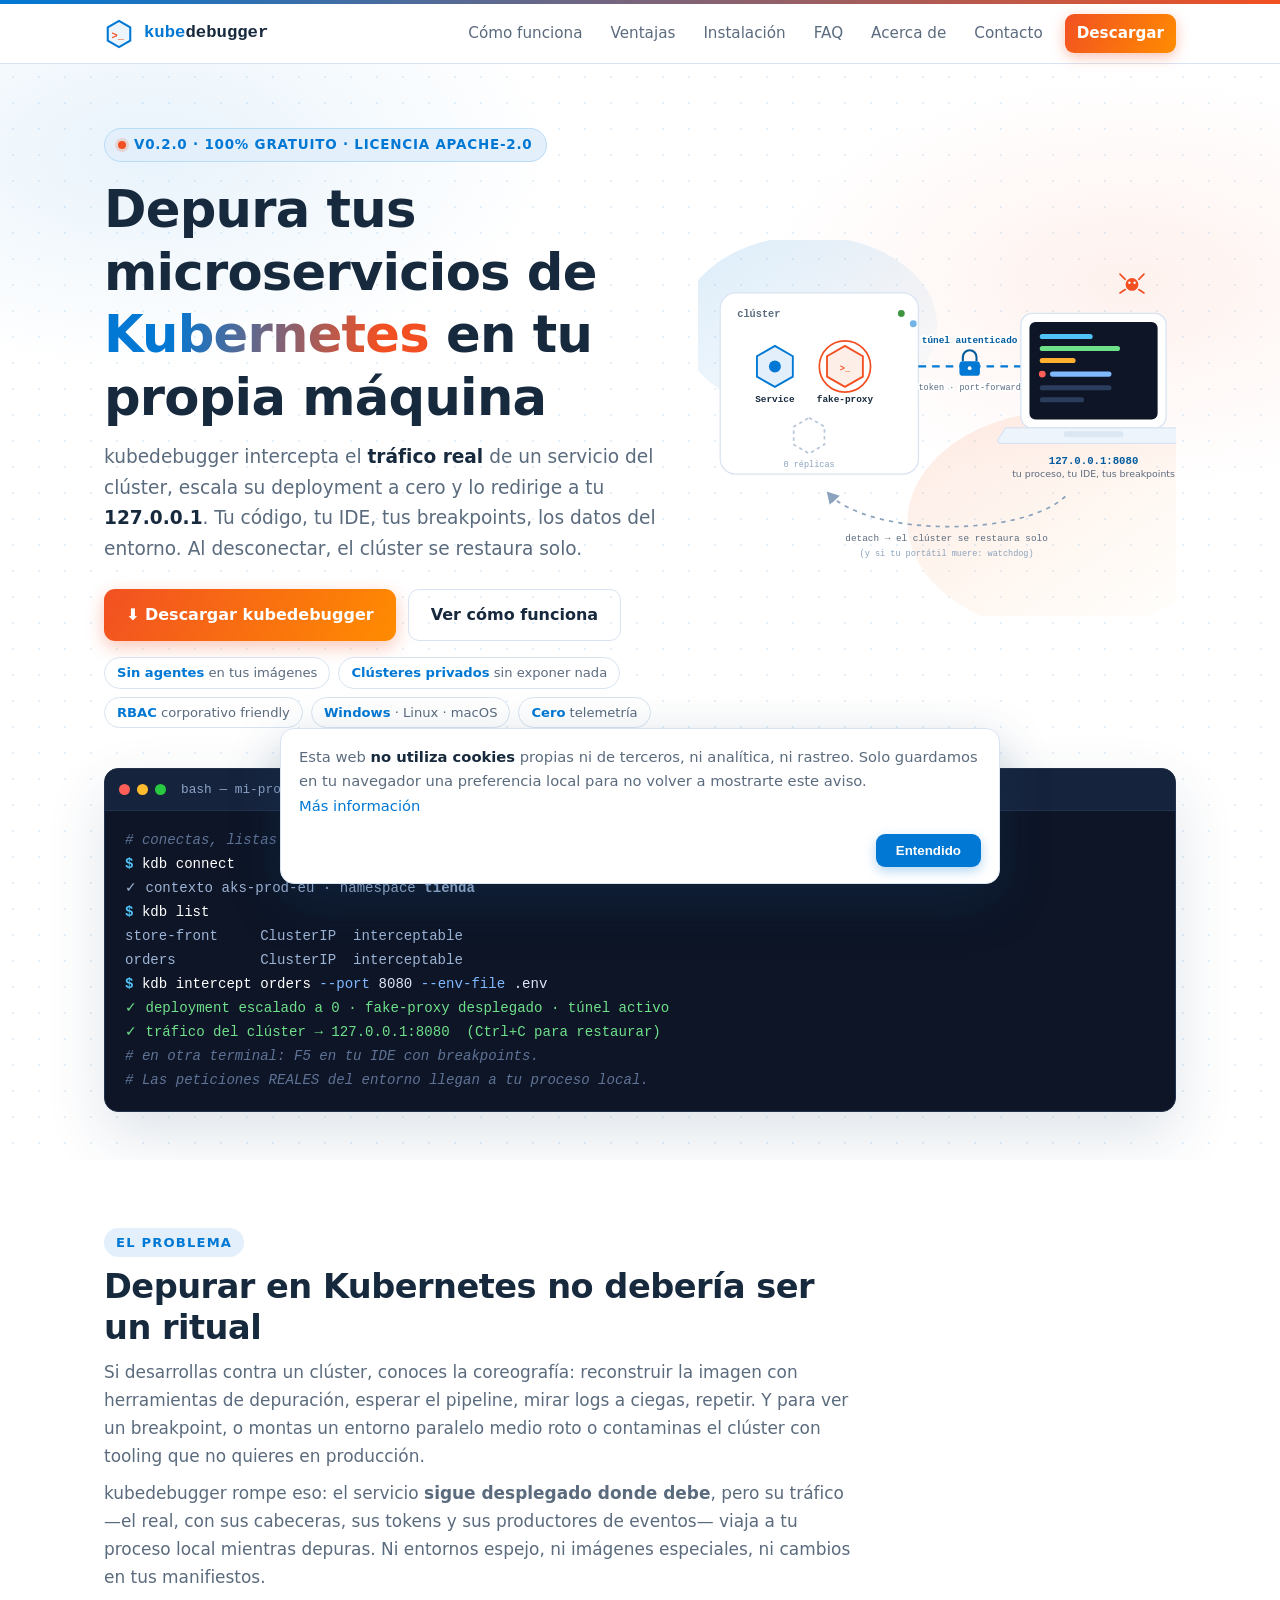
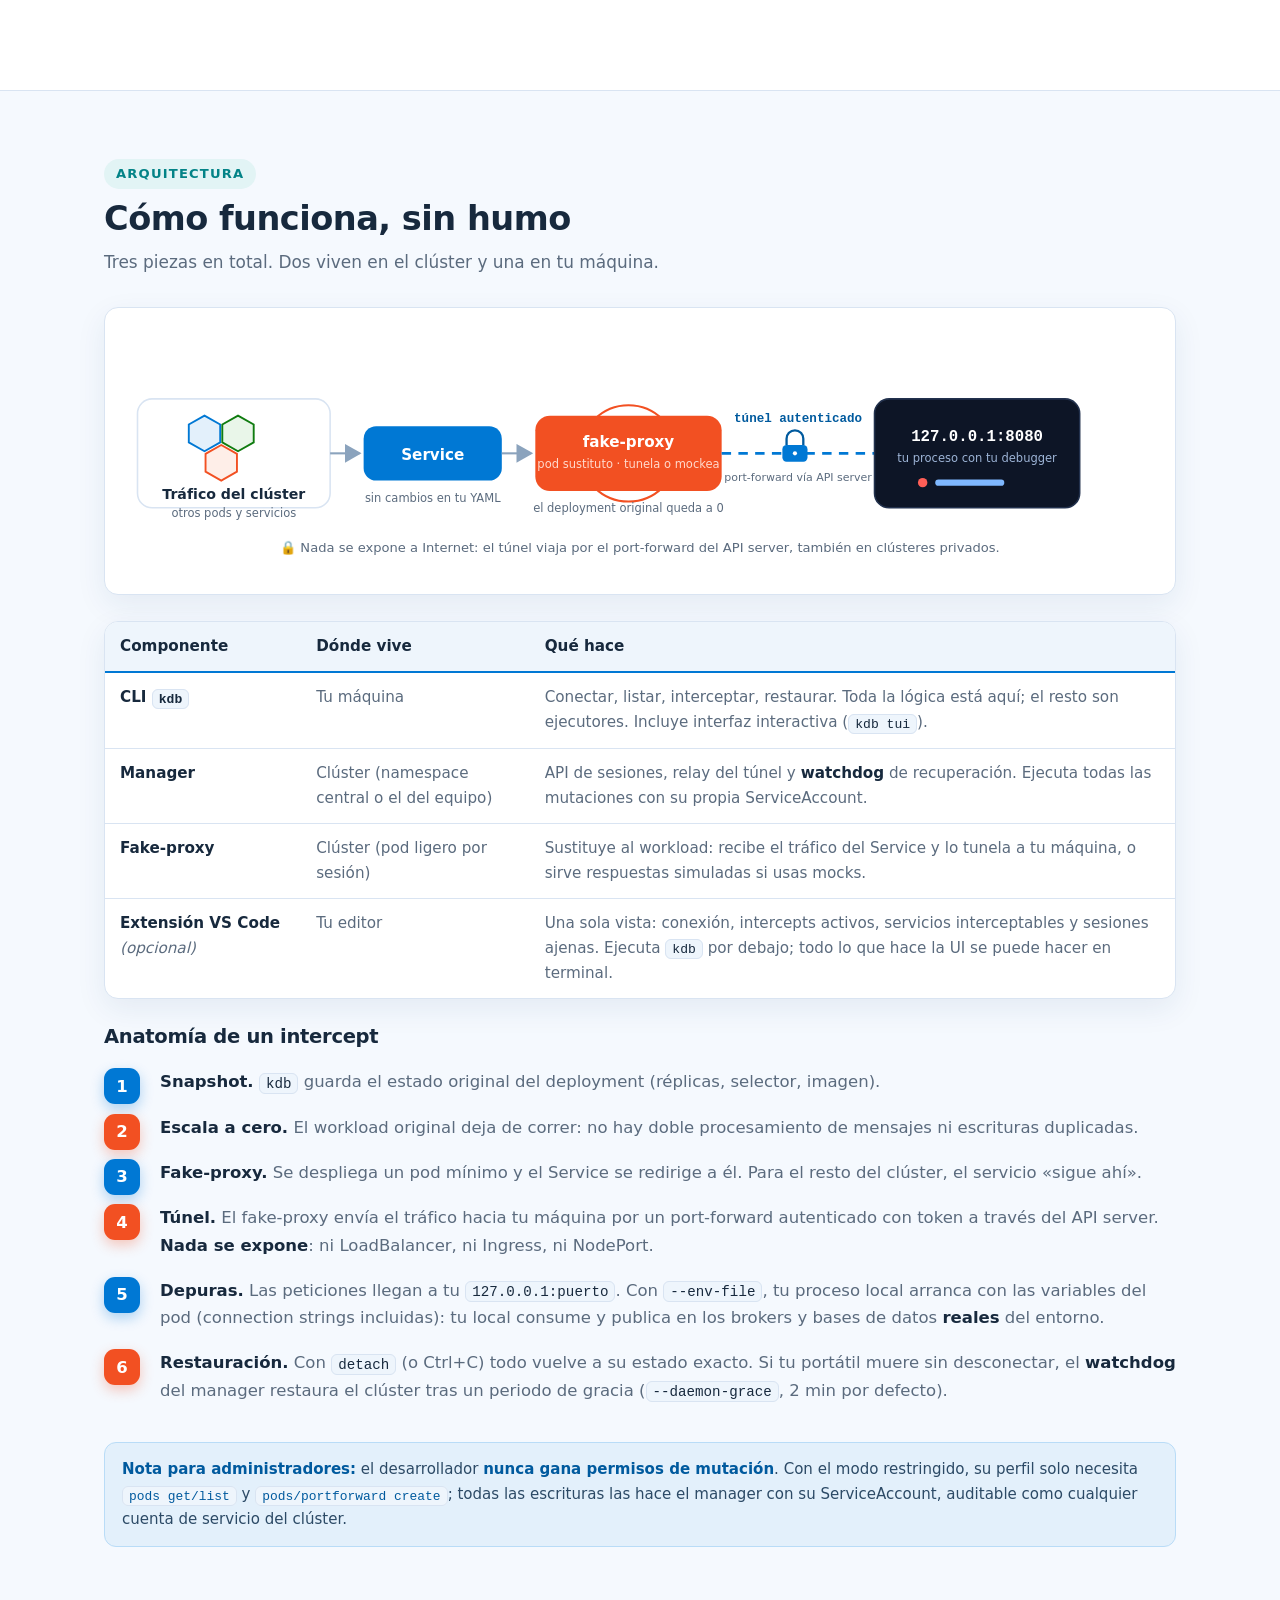
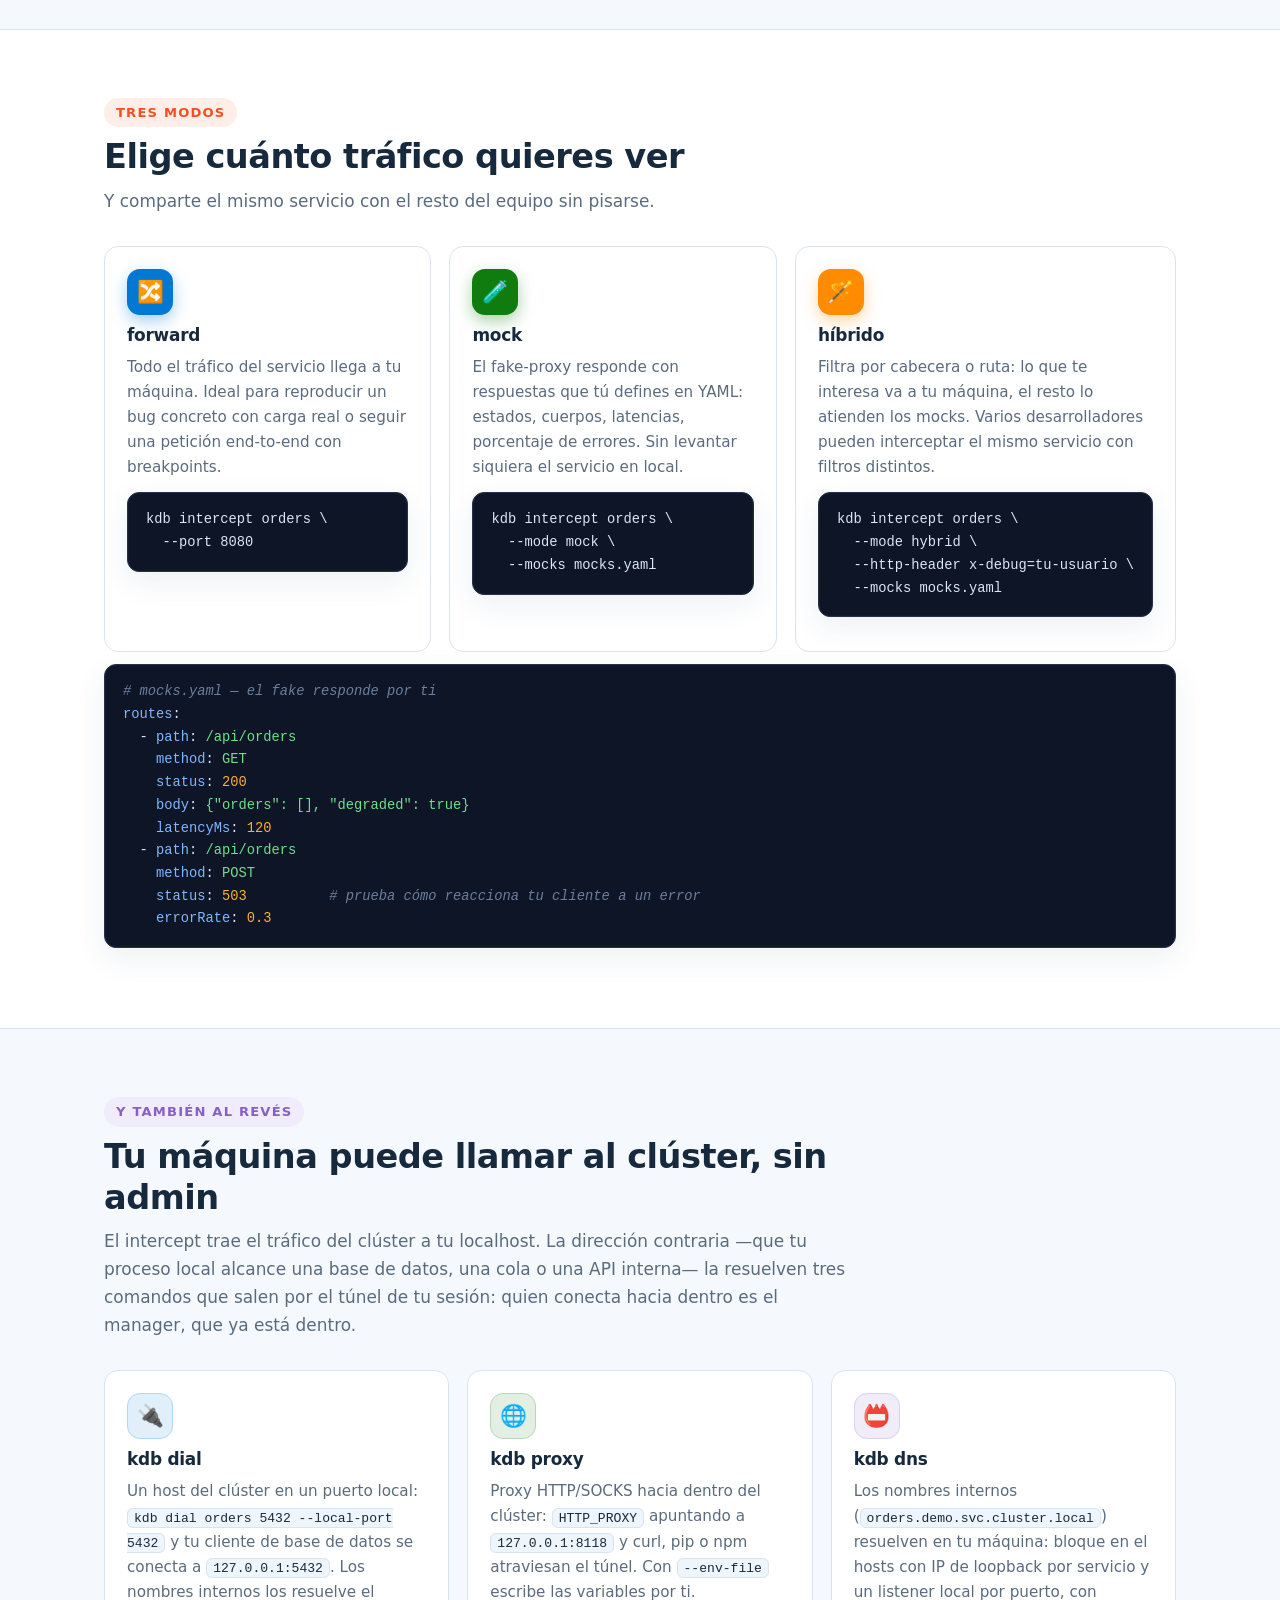
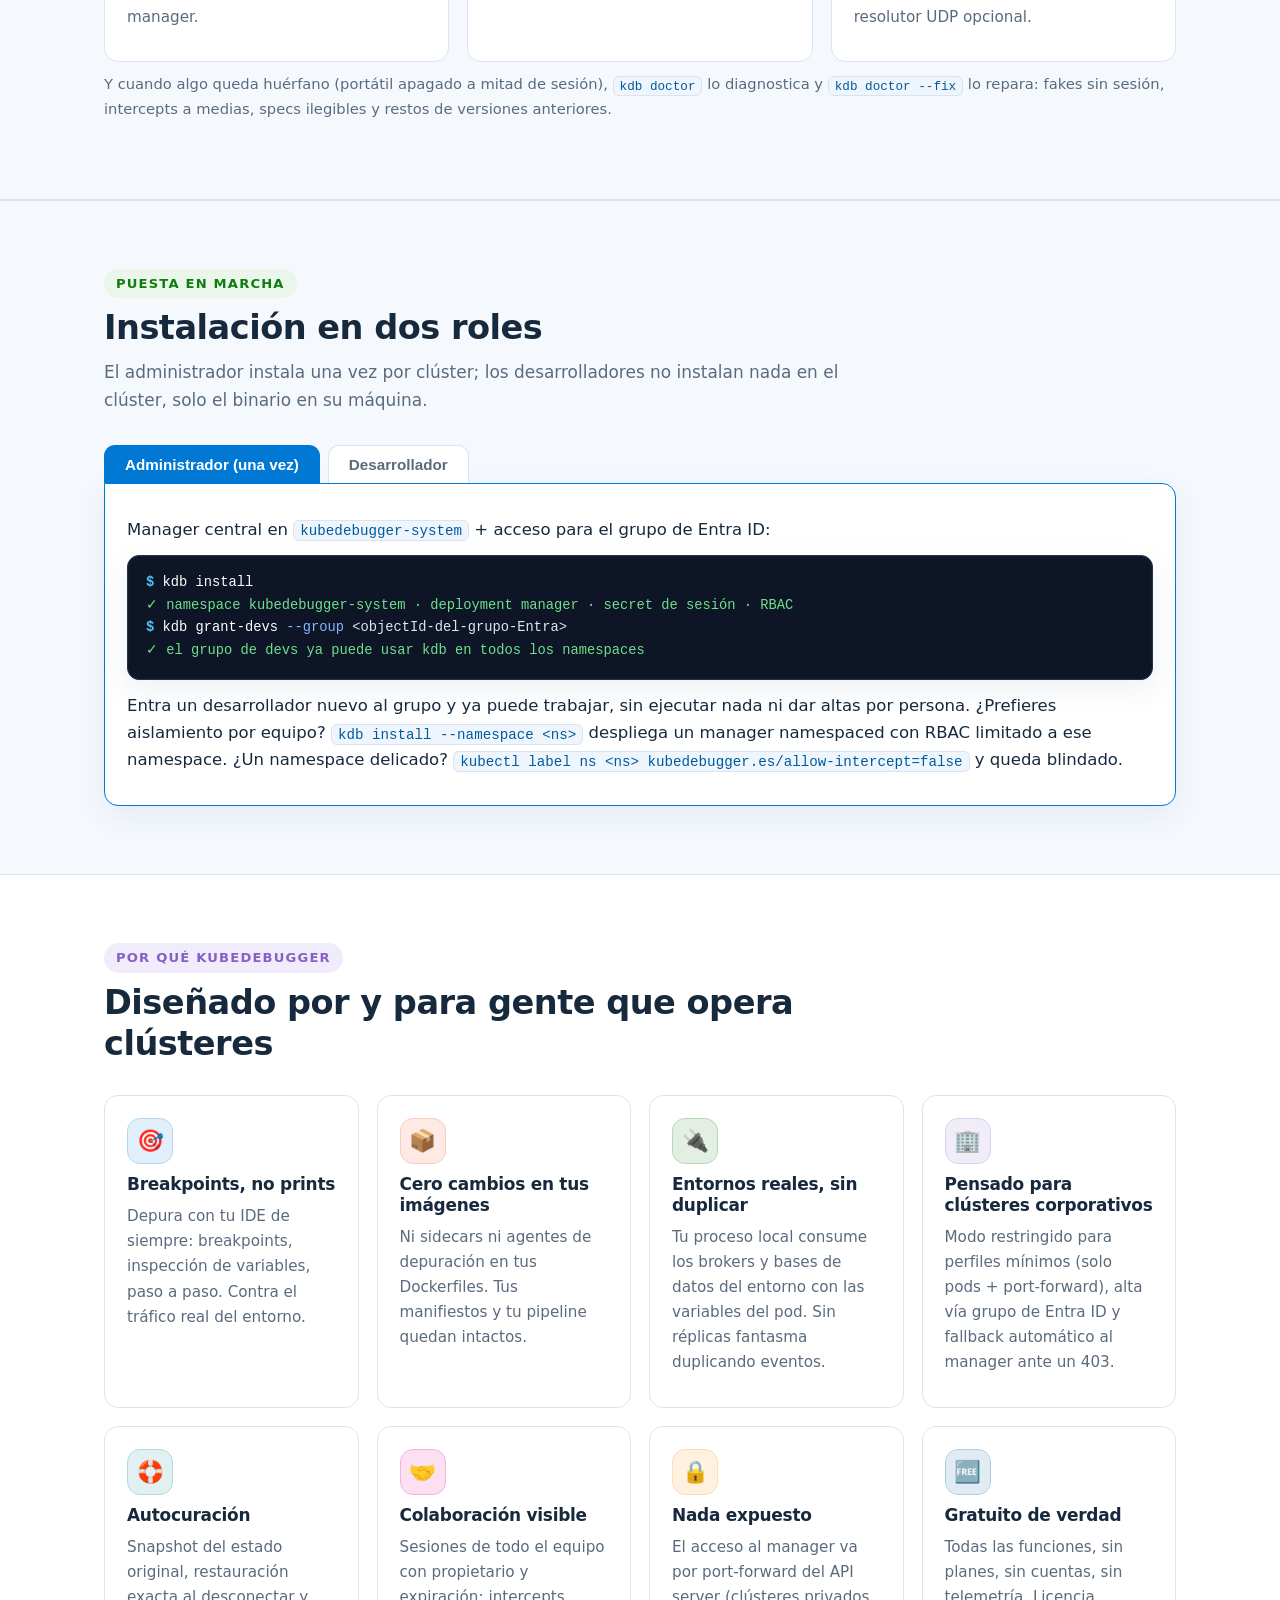
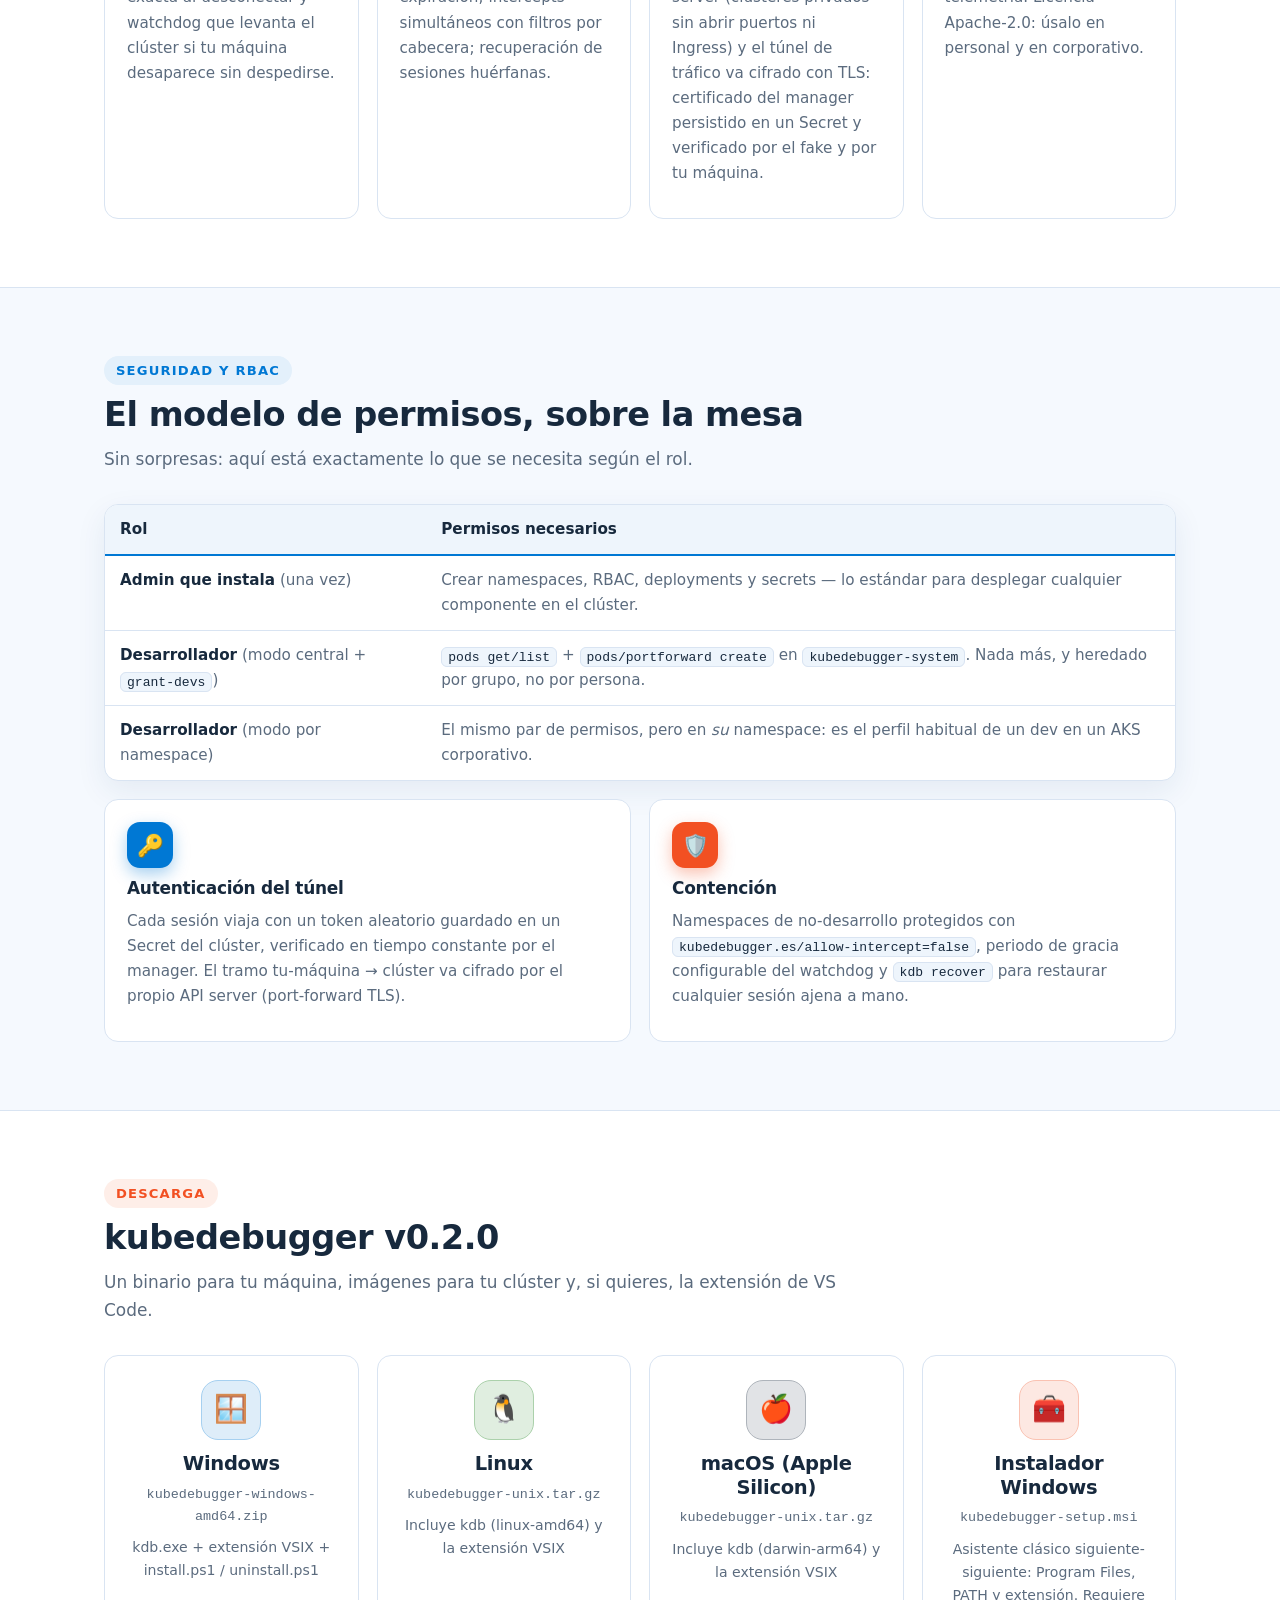
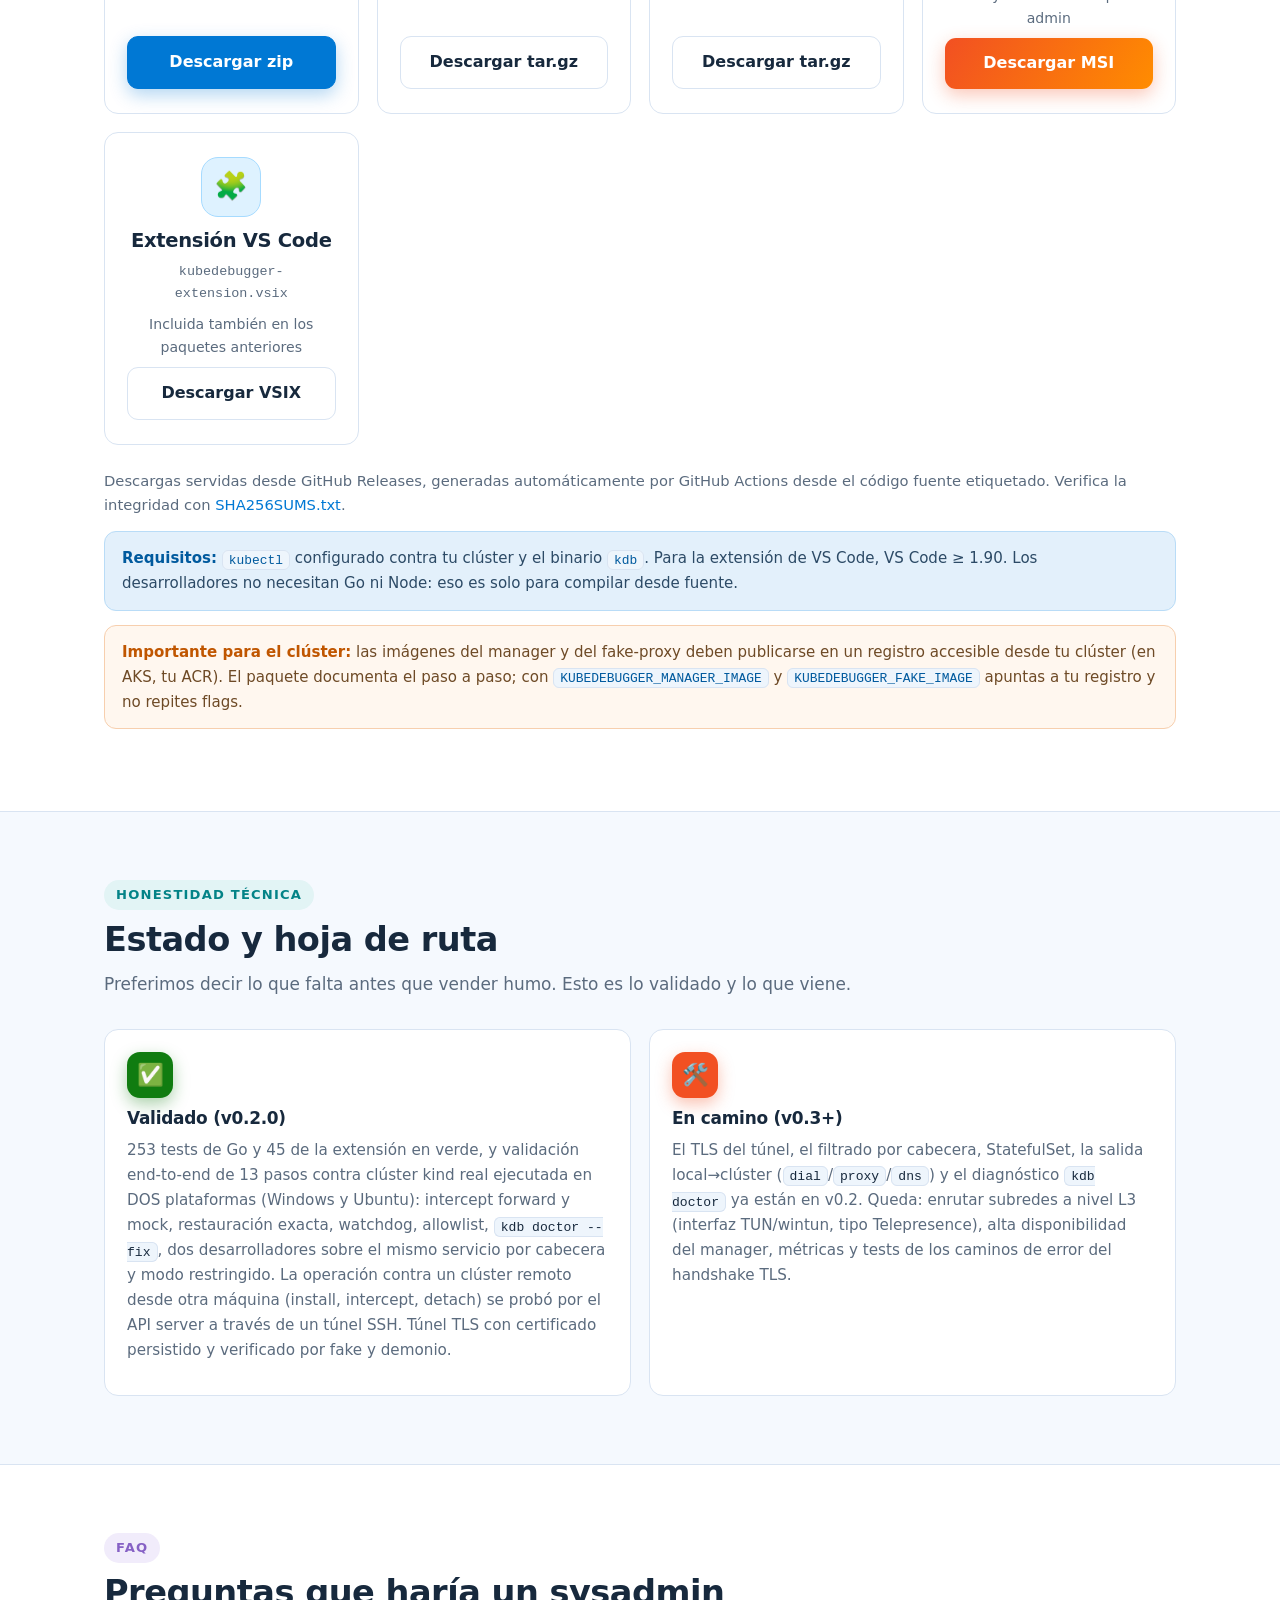
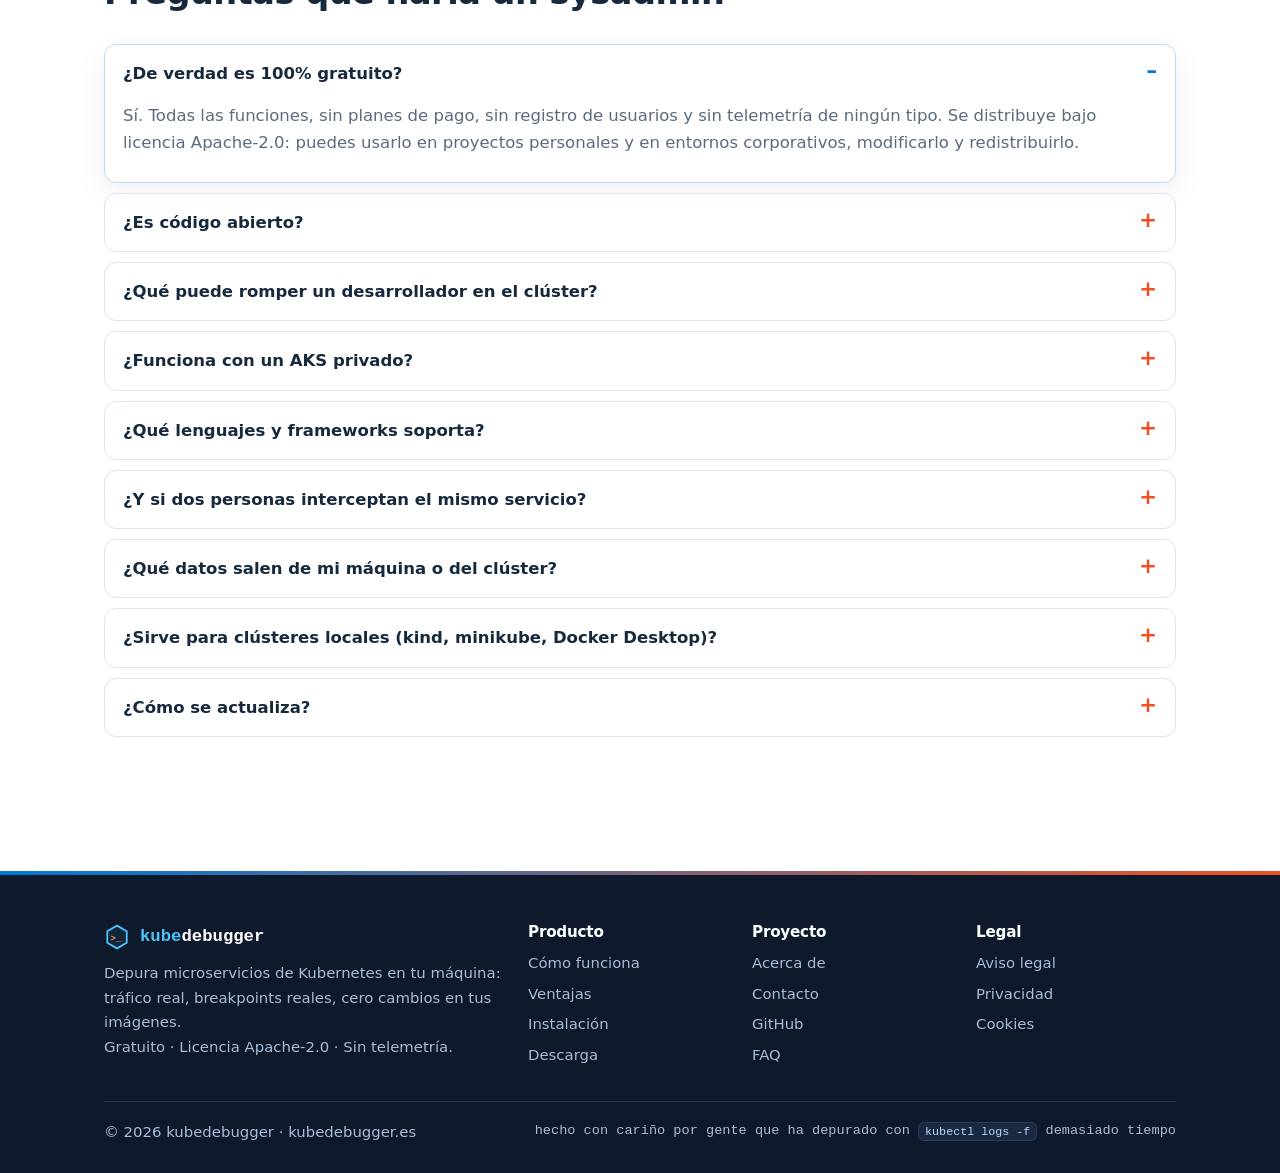
==== index.html @ 0da67719 "FAQ 'qué puede romper un dev': watchdog por sesión (servicios compartidos), ancla con reintento si l" ====
<!DOCTYPE html>
<html lang="es">
<head>
  <meta charset="UTF-8">
  <meta name="viewport" content="width=device-width, initial-scale=1.0">
  <title>kubedebugger — Depura tus microservicios de Kubernetes en tu propia máquina</title>
  <meta name="description" content="kubedebugger intercepta el tráfico real de un servicio de Kubernetes, escala su deployment a cero y lo redirige a tu 127.0.0.1: depura con breakpoints en tu IDE contra datos reales del entorno. 100% gratuito, licencia Apache-2.0.">
  <meta property="og:title" content="kubedebugger — Depura microservicios de Kubernetes en local">
  <meta property="og:description" content="Tráfico real del clúster en tu localhost. Breakpoints en tu IDE. Cero cambios en tus imágenes. Gratuito, licencia Apache-2.0.">
  <meta property="og:type" content="website">
  <meta property="og:url" content="https://kubedebugger.es/">
  <link rel="canonical" href="https://kubedebugger.es/">
  <link rel="icon" type="image/svg+xml" href="data:image/svg+xml,%3Csvg xmlns='http://www.w3.org/2000/svg' viewBox='0 0 32 32'%3E%3Cpath d='M16 2 L28 9 V23 L16 30 L4 23 V9 Z' stroke='%230078d4' stroke-width='2' fill='%23ffffff'/%3E%3Ctext x='8' y='21' font-family='monospace' font-size='11' fill='%23f25022' font-weight='bold'%3E%3E_%3C/text%3E%3C/svg%3E">
  <link rel="stylesheet" href="assets/css/style.css">
</head>
<body>

<header class="site">
  <div class="nav">
    <a class="brand" href="index.html" aria-label="kubedebugger — inicio">
      <svg width="30" height="30" viewBox="0 0 32 32" fill="none" aria-hidden="true">
        <path d="M16 2 L28 9 V23 L16 30 L4 23 V9 Z" stroke="#0078d4" stroke-width="2.2" fill="rgba(0,120,212,.07)"/>
        <text x="8" y="21" font-family="Consolas, monospace" font-size="11" fill="#f25022" font-weight="bold">&gt;_</text>
      </svg>
      <span class="name mono"><b>kube</b>debugger</span>
    </a>
    <button class="nav-toggle" aria-expanded="false" aria-label="Abrir menú">☰ Menú</button>
    <nav class="links" aria-label="Principal">
      <a href="#como-funciona">Cómo funciona</a>
      <a href="#ventajas">Ventajas</a>
      <a href="#instalacion">Instalación</a>
      <a href="#faq">FAQ</a>
      <a href="acerca-de.html">Acerca de</a>
      <a href="contacto.html">Contacto</a>
      <a class="cta" href="#descarga">Descargar</a>
    </nav>
  </div>
</header>

<main>

<!-- ============ HERO ============ -->
<section class="hero">
  <div class="container">
    <div class="hero-grid">
      <div>
        <span class="kicker"><span class="dot"></span> v0.2.0 · 100% gratuito · licencia Apache-2.0</span>
        <h1>Depura tus microservicios de <em>Kubernetes</em> en tu propia máquina</h1>
        <p class="lead">
          kubedebugger intercepta el <b>tráfico real</b> de un servicio del clúster, escala
          su deployment a cero y lo redirige a tu <b>127.0.0.1</b>. Tu código, tu IDE, tus
          breakpoints, los datos del entorno. Al desconectar, el clúster se restaura solo.
        </p>
        <div class="actions">
          <a class="btn flame" href="#descarga">⬇ Descargar kubedebugger</a>
          <a class="btn ghost" href="#como-funciona">Ver cómo funciona</a>
        </div>
        <div class="badges">
          <span class="badge"><b>Sin agentes</b> en tus imágenes</span>
          <span class="badge"><b>Clústeres privados</b> sin exponer nada</span>
          <span class="badge"><b>RBAC</b> corporativo friendly</span>
          <span class="badge"><b>Windows</b> · Linux · macOS</span>
          <span class="badge"><b>Cero</b> telemetría</span>
        </div>
      </div>

      <!-- Ilustración: clúster → túnel → tu máquina -->
      <div class="hero-art" role="img" aria-label="Ilustración: el tráfico del clúster viaja por un túnel autenticado hasta tu portátil, donde depuras con breakpoints">
        <svg viewBox="0 0 560 440" xmlns="http://www.w3.org/2000/svg">
          <defs>
            <linearGradient id="gAzure" x1="0" y1="0" x2="1" y2="1">
              <stop offset="0" stop-color="#0078d4"/><stop offset="1" stop-color="#0078d4" stop-opacity="0"/>
            </linearGradient>
            <linearGradient id="gFlame" x1="0" y1="0" x2="1" y2="1">
              <stop offset="0" stop-color="#f25022"/><stop offset="1" stop-color="#ff8c00" stop-opacity="0"/>
            </linearGradient>
            <marker id="mGray" markerWidth="8" markerHeight="8" refX="6" refY="4" orient="auto">
              <path d="M0 0 L7 4 L0 8 Z" fill="#8ba3bd"/>
            </marker>
          </defs>

          <!-- manchas de color de fondo -->
          <ellipse cx="130" cy="100" rx="150" ry="105" fill="url(#gAzure)" opacity=".14"/>
          <ellipse cx="430" cy="330" rx="185" ry="130" fill="url(#gFlame)" opacity=".12"/>

          <!-- panel del clúster -->
          <rect x="26" y="62" width="232" height="212" rx="18" fill="#ffffff" stroke="#d9e4f2" stroke-width="1.5"/>
          <text x="46" y="90" font-family="Consolas, monospace" font-size="12" fill="#5b6b7e" font-weight="bold">clúster</text>
          <circle cx="238" cy="86" r="4" fill="#107c10" opacity=".8"/>
          <circle cx="252" cy="98" r="4" fill="#0078d4" opacity=".55"/>

          <!-- hexágono Service (azure) -->
          <path d="M90 124 L111 136 L111 160 L90 172 L69 160 L69 136 Z" fill="#e3f0fb" stroke="#0078d4" stroke-width="2.2"/>
          <circle cx="90" cy="148" r="7" fill="#0078d4"/>
          <text x="90" y="190" font-family="Consolas, monospace" font-size="11" fill="#17293d" text-anchor="middle" font-weight="bold">Service</text>

          <!-- hexágono fake-proxy (naranja, pulsante) -->
          <circle class="pulse-ring" cx="172" cy="148" r="30" fill="none" stroke="#f25022" stroke-width="2"/>
          <path d="M172 124 L193 136 L193 160 L172 172 L151 160 L151 136 Z" fill="#feeee8" stroke="#f25022" stroke-width="2.2"/>
          <text x="172" y="153" font-family="Consolas, monospace" font-size="10" fill="#f25022" text-anchor="middle" font-weight="bold">&gt;_</text>
          <text x="172" y="190" font-family="Consolas, monospace" font-size="11" fill="#17293d" text-anchor="middle" font-weight="bold">fake-proxy</text>

          <!-- pod escalado a 0 -->
          <path d="M130 208 L148 218.5 L148 239.5 L130 250 L112 239.5 L112 218.5 Z" fill="none" stroke="#b7c6d9" stroke-width="2" stroke-dasharray="4 4"/>
          <text x="130" y="266" font-family="Consolas, monospace" font-size="10" fill="#8ba3bd" text-anchor="middle">0 réplicas</text>

          <!-- túnel animado hacia el portátil -->
          <path class="flowline" d="M258 148 C 288 148 310 148 378 148" fill="none" stroke="#0078d4" stroke-width="2.6"/>
          <path d="M310 142 v-5 a8 8 0 0 1 16 0 v5" fill="none" stroke="#005a9e" stroke-width="2.4"/>
          <rect x="306" y="142" width="24" height="17" rx="4" fill="#0078d4"/>
          <circle cx="318" cy="150" r="2.2" fill="#ffffff"/>
          <text x="318" y="120" font-family="Consolas, monospace" font-size="11" fill="#005a9e" text-anchor="middle" font-weight="bold" stroke="#ffffff" stroke-width="4" paint-order="stroke">túnel autenticado</text>
          <text x="318" y="176" font-family="Consolas, monospace" font-size="10" fill="#5b6b7e" text-anchor="middle" stroke="#ffffff" stroke-width="4" paint-order="stroke">token · port-forward</text>

          <!-- portátil con editor -->
          <rect x="378" y="86" width="170" height="134" rx="13" fill="#ffffff" stroke="#d9e4f2" stroke-width="1.5"/>
          <rect x="388" y="96" width="150" height="114" rx="7" fill="#0d1526"/>
          <rect x="400" y="110" width="62" height="6" rx="3" fill="#4fc3f7"/>
          <rect x="400" y="124" width="94" height="6" rx="3" fill="#6fe08a"/>
          <rect x="400" y="138" width="42" height="6" rx="3" fill="#ffb02e"/>
          <circle cx="403" cy="157" r="4" fill="#ff5f57"/>
          <rect x="412" y="154" width="72" height="6" rx="3" fill="#7fb8ff"/>
          <rect x="400" y="170" width="84" height="6" rx="3" fill="#2b3d5c"/>
          <rect x="400" y="184" width="52" height="6" rx="3" fill="#2b3d5c"/>
          <path d="M360 220 H560 L569 234 Q570 238 564 238 H356 Q350 238 351 234 Z" fill="#eef4fb" stroke="#d9e4f2" stroke-width="1.5"/>
          <rect x="428" y="224" width="70" height="7" rx="3.5" fill="#dbe7f3"/>
          <text x="463" y="262" font-family="Consolas, monospace" font-size="12.5" fill="#005a9e" text-anchor="middle" font-weight="bold">127.0.0.1:8080</text>
          <text x="463" y="278" font-family="system-ui, sans-serif" font-size="11" fill="#5b6b7e" text-anchor="middle">tu proceso, tu IDE, tus breakpoints</text>

          <!-- bug huyendo -->
          <g stroke="#f25022" stroke-width="2" stroke-linecap="round">
            <circle cx="508" cy="52" r="7.5" fill="#f25022" stroke="none"/>
            <line x1="500" y1="46" x2="494" y2="40"/>
            <line x1="516" y1="46" x2="522" y2="40"/>
            <line x1="500" y1="58" x2="494" y2="62"/>
            <line x1="516" y1="58" x2="522" y2="62"/>
          </g>
          <circle cx="505" cy="50" r="1.4" fill="#fff"/>
          <circle cx="511" cy="50" r="1.4" fill="#fff"/>

          <!-- vuelta atrás: detach restaura -->
          <path d="M430 300 C 380 348 200 348 152 296" fill="none" stroke="#8ba3bd" stroke-width="2" stroke-dasharray="5 6" marker-end="url(#mGray)"/>
          <text x="291" y="352" font-family="Consolas, monospace" font-size="11" fill="#5b6b7e" text-anchor="middle">detach → el clúster se restaura solo</text>
          <text x="291" y="370" font-family="Consolas, monospace" font-size="10" fill="#8ba3bd" text-anchor="middle">(y si tu portátil muere: watchdog)</text>
        </svg>
      </div>
    </div>

    <div class="terminal" role="img" aria-label="Ejemplo de sesión de kubedebugger en la terminal">
      <div class="bar"><i></i><i></i><i></i><span>bash — mi-proyecto</span></div>
      <pre><span class="t-comment"># conectas, listas e interceptas: tres comandos</span>
<span class="t-prompt">$</span> <span class="t-cmd">kdb connect</span>
<span class="t-out">✓ contexto aks-prod-eu · namespace <b>tienda</b></span>
<span class="t-prompt">$</span> <span class="t-cmd">kdb list</span>
<span class="t-out">store-front     ClusterIP  interceptable
orders          ClusterIP  interceptable</span>
<span class="t-prompt">$</span> <span class="t-cmd">kdb intercept orders</span> <span class="t-flag">--port</span> 8080 <span class="t-flag">--env-file</span> .env
<span class="t-ok">✓ deployment escalado a 0 · fake-proxy desplegado · túnel activo</span>
<span class="t-ok">✓ tráfico del clúster → 127.0.0.1:8080  (Ctrl+C para restaurar)</span>
<span class="t-comment"># en otra terminal: F5 en tu IDE con breakpoints.</span>
<span class="t-comment"># Las peticiones REALES del entorno llegan a tu proceso local.</span></pre>
    </div>
  </div>
</section>

<!-- ============ QUÉ ES ============ -->
<section id="que-es">
  <div class="container">
    <div class="section-head">
      <span class="tag">El problema</span>
      <h2>Depurar en Kubernetes no debería ser un ritual</h2>
      <p>
        Si desarrollas contra un clúster, conoces la coreografía: reconstruir la imagen con
        herramientas de depuración, esperar el pipeline, mirar logs a ciegas, repetir. Y para
        ver un breakpoint, o montas un entorno paralelo medio roto o contaminas el clúster
        con tooling que no quieres en producción.
      </p>
      <p>
        kubedebugger rompe eso: el servicio <b>sigue desplegado donde debe</b>, pero su
        tráfico —el real, con sus cabeceras, sus tokens y sus productores de eventos—
        viaja a tu proceso local mientras depuras. Ni entornos espejo, ni imágenes
        especiales, ni cambios en tus manifiestos.
      </p>
    </div>
  </div>
</section>

<!-- ============ CÓMO FUNCIONA ============ -->
<section id="como-funciona" class="alt">
  <div class="container">
    <div class="section-head">
      <span class="tag teal">Arquitectura</span>
      <h2>Cómo funciona, sin humo</h2>
      <p>Tres piezas en total. Dos viven en el clúster y una en tu máquina.</p>
    </div>

    <!-- Diagrama de arquitectura -->
    <div class="diagram-wrap" role="img" aria-label="Diagrama: el tráfico del clúster pasa por el Service, llega al fake-proxy y viaja por un túnel autenticado hasta 127.0.0.1 en tu máquina">
      <svg viewBox="0 0 980 235" xmlns="http://www.w3.org/2000/svg" font-family="system-ui, sans-serif">
        <defs>
          <marker id="mArr" markerWidth="9" markerHeight="9" refX="7" refY="4.5" orient="auto">
            <path d="M0 0 L8 4.5 L0 9 Z" fill="#8ba3bd"/>
          </marker>
        </defs>

        <!-- nodo 1: tráfico -->
        <rect x="10" y="62" width="184" height="104" rx="14" fill="#fff" stroke="#d9e4f2" stroke-width="1.5"/>
        <g stroke="#0078d4" stroke-width="1.8" fill="#e3f0fb">
          <path d="M74 78 L89 86.5 L89 103.5 L74 112 L59 103.5 L59 86.5 Z"/>
          <path d="M106 78 L121 86.5 L121 103.5 L106 112 L91 103.5 L91 86.5 Z" stroke="#107c10" fill="#e9f6e9"/>
          <path d="M90 106 L105 114.5 L105 131.5 L90 140 L75 131.5 L75 114.5 Z" stroke="#f25022" fill="#feeee8"/>
        </g>
        <text x="102" y="158" text-anchor="middle" font-size="13.5" font-weight="700" fill="#17293d">Tráfico del clúster</text>
        <text x="102" y="153" text-anchor="middle" font-size="1" fill="none"> </text>
        <text x="102" y="175" text-anchor="middle" font-size="11" fill="#5b6b7e">otros pods y servicios</text>

        <line x1="194" y1="114" x2="222" y2="114" stroke="#8ba3bd" stroke-width="2" marker-end="url(#mArr)"/>

        <!-- nodo 2: Service -->
        <rect x="226" y="88" width="132" height="52" rx="12" fill="#0078d4"/>
        <text x="292" y="120" text-anchor="middle" font-size="14.5" font-weight="700" fill="#fff">Service</text>
        <text x="292" y="160" text-anchor="middle" font-size="11" fill="#5b6b7e">sin cambios en tu YAML</text>

        <line x1="358" y1="114" x2="386" y2="114" stroke="#8ba3bd" stroke-width="2" marker-end="url(#mArr)"/>

        <!-- nodo 3: fake-proxy -->
        <circle class="pulse-ring" cx="479" cy="114" r="46" fill="none" stroke="#f25022" stroke-width="2"/>
        <rect x="390" y="78" width="178" height="72" rx="14" fill="#f25022"/>
        <text x="479" y="108" text-anchor="middle" font-size="14.5" font-weight="700" fill="#fff">fake-proxy</text>
        <text x="479" y="128" text-anchor="middle" font-size="11" fill="#ffd9cc">pod sustituto · tunela o mockea</text>
        <text x="479" y="170" text-anchor="middle" font-size="11" fill="#5b6b7e">el deployment original queda a 0</text>

        <!-- túnel -->
        <path class="flowline" d="M568 114 H714" fill="none" stroke="#0078d4" stroke-width="2.6"/>
        <path d="M630 106 v-6 a8 8 0 0 1 16 0 v6" fill="none" stroke="#005a9e" stroke-width="2.2"/>
        <rect x="626" y="106" width="24" height="16" rx="4" fill="#0078d4"/>
        <circle cx="638" cy="114" r="2" fill="#fff"/>
        <text x="641" y="84" text-anchor="middle" font-family="Consolas, monospace" font-size="12" font-weight="bold" fill="#005a9e">túnel autenticado</text>
        <text x="641" y="140" text-anchor="middle" font-size="10.5" fill="#5b6b7e">port-forward vía API server</text>

        <!-- nodo 4: local -->
        <rect x="714" y="62" width="196" height="104" rx="14" fill="#0d1526" stroke="#22314d" stroke-width="1.5"/>
        <text x="812" y="102" text-anchor="middle" font-family="Consolas, monospace" font-size="15" font-weight="bold" fill="#ffffff">127.0.0.1:8080</text>
        <text x="812" y="122" text-anchor="middle" font-size="11" fill="#9db4d6">tu proceso con tu debugger</text>
        <g>
          <circle cx="760" cy="142" r="4.5" fill="#ff5f57"/>
          <rect x="772" y="139" width="66" height="6" rx="3" fill="#7fb8ff"/>
          <rect x="740" y="150" width="98" height="0" fill="none"/>
        </g>

        <text x="490" y="208" text-anchor="middle" font-size="12.5" fill="#5b6b7e">
          🔒 Nada se expone a Internet: el túnel viaja por el port-forward del API server, también en clústeres privados.
        </text>
      </svg>
    </div>

    <table class="tbl">
      <thead>
        <tr><th>Componente</th><th>Dónde vive</th><th>Qué hace</th></tr>
      </thead>
      <tbody>
        <tr>
          <td><b>CLI <code>kdb</code></b></td>
          <td>Tu máquina</td>
          <td>Conectar, listar, interceptar, restaurar. Toda la lógica está aquí; el resto son ejecutores. Incluye interfaz interactiva (<code>kdb tui</code>).</td>
        </tr>
        <tr>
          <td><b>Manager</b></td>
          <td>Clúster (namespace central o el del equipo)</td>
          <td>API de sesiones, relay del túnel y <b>watchdog</b> de recuperación. Ejecuta todas las mutaciones con su propia ServiceAccount.</td>
        </tr>
        <tr>
          <td><b>Fake-proxy</b></td>
          <td>Clúster (pod ligero por sesión)</td>
          <td>Sustituye al workload: recibe el tráfico del Service y lo tunela a tu máquina, o sirve respuestas simuladas si usas mocks.</td>
        </tr>
        <tr>
          <td><b>Extensión VS Code</b> <em>(opcional)</em></td>
          <td>Tu editor</td>
          <td>Una sola vista: conexión, intercepts activos, servicios interceptables y sesiones ajenas. Ejecuta <code>kdb</code> por debajo; todo lo que hace la UI se puede hacer en terminal.</td>
        </tr>
      </tbody>
    </table>

    <h3>Anatomía de un intercept</h3>
    <ol class="steps">
      <li><b>Snapshot.</b> <code>kdb</code> guarda el estado original del deployment (réplicas, selector, imagen).</li>
      <li><b>Escala a cero.</b> El workload original deja de correr: no hay doble procesamiento de mensajes ni escrituras duplicadas.</li>
      <li><b>Fake-proxy.</b> Se despliega un pod mínimo y el Service se redirige a él. Para el resto del clúster, el servicio «sigue ahí».</li>
      <li><b>Túnel.</b> El fake-proxy envía el tráfico hacia tu máquina por un port-forward autenticado con token a través del API server. <b>Nada se expone</b>: ni LoadBalancer, ni Ingress, ni NodePort.</li>
      <li><b>Depuras.</b> Las peticiones llegan a tu <code>127.0.0.1:puerto</code>. Con <code>--env-file</code>, tu proceso local arranca con las variables del pod (connection strings incluidas): tu local consume y publica en los brokers y bases de datos <b>reales</b> del entorno.</li>
      <li><b>Restauración.</b> Con <code>detach</code> (o Ctrl+C) todo vuelve a su estado exacto. Si tu portátil muere sin desconectar, el <b>watchdog</b> del manager restaura el clúster tras un periodo de gracia (<code>--daemon-grace</code>, 2&nbsp;min por defecto).</li>
    </ol>

    <div class="note">
      <b>Nota para administradores:</b> el desarrollador <b>nunca gana permisos de mutación</b>.
      Con el modo restringido, su perfil solo necesita <code>pods get/list</code> y
      <code>pods/portforward create</code>; todas las escrituras las hace el manager con su
      ServiceAccount, auditable como cualquier cuenta de servicio del clúster.
    </div>
  </div>
</section>

<!-- ============ MODOS ============ -->
<section id="modos">
  <div class="container">
    <div class="section-head">
      <span class="tag flame">Tres modos</span>
      <h2>Elige cuánto tráfico quieres ver</h2>
      <p>Y comparte el mismo servicio con el resto del equipo sin pisarse.</p>
    </div>

    <div class="grid c3">
      <div class="card" style="--c:#0078d4">
        <div class="icon-chip">🔀</div>
        <h3>forward</h3>
        <p>Todo el tráfico del servicio llega a tu máquina. Ideal para reproducir un bug concreto con carga real o seguir una petición end-to-end con breakpoints.</p>
        <pre class="code">kdb intercept orders \
  --port 8080</pre>
      </div>
      <div class="card" style="--c:#107c10">
        <div class="icon-chip">🧪</div>
        <h3>mock</h3>
        <p>El fake-proxy responde con respuestas que tú defines en YAML: estados, cuerpos, latencias, porcentaje de errores. Sin levantar siquiera el servicio en local.</p>
        <pre class="code">kdb intercept orders \
  --mode mock \
  --mocks mocks.yaml</pre>
      </div>
      <div class="card" style="--c:#ff8c00">
        <div class="icon-chip">🪄</div>
        <h3>híbrido</h3>
        <p>Filtra por cabecera o ruta: lo que te interesa va a tu máquina, el resto lo atienden los mocks. Varios desarrolladores pueden interceptar el mismo servicio con filtros distintos.</p>
        <pre class="code">kdb intercept orders \
  --mode hybrid \
  --http-header x-debug=tu-usuario \
  --mocks mocks.yaml</pre>
      </div>
    </div>

    <pre class="code"><span class="c"># mocks.yaml — el fake responde por ti</span>
<span class="k">routes</span>:
  - <span class="k">path</span>: <span class="s">/api/orders</span>
    <span class="k">method</span>: <span class="s">GET</span>
    <span class="k">status</span>: <span class="a">200</span>
    <span class="k">body</span>: <span class="s">{"orders": [], "degraded": true}</span>
    <span class="k">latencyMs</span>: <span class="a">120</span>
  - <span class="k">path</span>: <span class="s">/api/orders</span>
    <span class="k">method</span>: <span class="s">POST</span>
    <span class="k">status</span>: <span class="a">503</span>          <span class="c"># prueba cómo reacciona tu cliente a un error</span>
    <span class="k">errorRate</span>: <span class="a">0.3</span></pre>
  </div>
</section>

<!-- ============ SALIDA LOCAL → CLÚSTER ============ -->
<section id="salida" class="alt">
  <div class="container">
    <div class="section-head">
      <span class="tag purple">Y también al revés</span>
      <h2>Tu máquina puede llamar al clúster, sin admin</h2>
      <p>El intercept trae el tráfico del clúster a tu localhost. La dirección contraria —que tu proceso local alcance una base de datos, una cola o una API interna— la resuelven tres comandos que salen por el túnel de tu sesión: quien conecta hacia dentro es el manager, que ya está dentro.</p>
    </div>
    <div class="grid c3">
      <div class="card" style="--c:#0078d4"><div class="icon-chip soft">🔌</div><h3>kdb dial</h3><p>Un host del clúster en un puerto local: <code>kdb dial orders 5432 --local-port 5432</code> y tu cliente de base de datos se conecta a <code>127.0.0.1:5432</code>. Los nombres internos los resuelve el manager.</p></div>
      <div class="card" style="--c:#107c10"><div class="icon-chip soft">🌐</div><h3>kdb proxy</h3><p>Proxy HTTP/SOCKS hacia dentro del clúster: <code>HTTP_PROXY</code> apuntando a <code>127.0.0.1:8118</code> y curl, pip o npm atraviesan el túnel. Con <code>--env-file</code> escribe las variables por ti.</p></div>
      <div class="card" style="--c:#8661c5"><div class="icon-chip soft">📛</div><h3>kdb dns</h3><p>Los nombres internos (<code>orders.demo.svc.cluster.local</code>) resuelven en tu máquina: bloque en el hosts con IP de loopback por servicio y un listener local por puerto, con resolutor UDP opcional.</p></div>
    </div>
    <p style="color:var(--muted);font-size:.92rem">Y cuando algo queda huérfano (portátil apagado a mitad de sesión), <code>kdb doctor</code> lo diagnostica y <code>kdb doctor --fix</code> lo repara: fakes sin sesión, intercepts a medias, specs ilegibles y restos de versiones anteriores.</p>
  </div>
</section>

<!-- ============ INSTALACIÓN ============ -->
<section id="instalacion" class="alt">
  <div class="container">
    <div class="section-head">
      <span class="tag green">Puesta en marcha</span>
      <h2>Instalación en dos roles</h2>
      <p>El administrador instala una vez por clúster; los desarrolladores no instalan nada en el clúster, solo el binario en su máquina.</p>
    </div>

    <div class="tabs">
      <div class="tab-btns" role="tablist">
        <button class="active" type="button">Administrador (una vez)</button>
        <button type="button">Desarrollador</button>
      </div>

      <div class="tab-pane active">
        <p>Manager central en <code>kubedebugger-system</code> + acceso para el grupo de Entra ID:</p>
        <pre class="code"><span class="t-prompt">$</span> <span class="t-cmd">kdb install</span>
<span class="t-ok">✓ namespace kubedebugger-system · deployment manager · secret de sesión · RBAC</span>
<span class="t-prompt">$</span> <span class="t-cmd">kdb grant-devs</span> <span class="t-flag">--group</span> &lt;objectId-del-grupo-Entra&gt;
<span class="t-ok">✓ el grupo de devs ya puede usar kdb en todos los namespaces</span></pre>
        <p>
          Entra un desarrollador nuevo al grupo y ya puede trabajar, sin ejecutar nada ni
          dar altas por persona. ¿Prefieres aislamiento por equipo? <code>kdb install
          --namespace &lt;ns&gt;</code> despliega un manager namespaced con RBAC limitado a ese
          namespace. ¿Un namespace delicado? <code>kubectl label ns &lt;ns&gt;
          kubedebugger.es/allow-intercept=false</code> y queda blindado.
        </p>
      </div>

      <div class="tab-pane">
        <p>Descarga el paquete, instala y conecta. Sin permisos de administrador, sin tocar el clúster por tu cuenta:</p>
        <pre class="code"><span class="t-comment"># Windows: descomprime y ejecuta install.ps1 (copia kdb al PATH e instala la extensión)</span>
<span class="t-comment"># Linux/macOS: descomprime el tar.gz y mueve ./kdb a tu PATH</span>

<span class="t-prompt">$</span> <span class="t-cmd">kdb connect</span>
<span class="t-ok">✓ contexto y namespace fijados (se recuerdan entre sesiones)</span>
<span class="t-prompt">$</span> <span class="t-cmd">kdb use-namespace</span> tienda
<span class="t-prompt">$</span> <span class="t-cmd">kdb intercept</span> store-front <span class="t-flag">--port</span> 8080 <span class="t-flag">--env-file</span> .env
<span class="t-ok">✓ tráfico real → 127.0.0.1:8080</span></pre>
        <p>
          En clústeres corporativos con permisos restringidos, <code>kdb</code> detecta el 403
          y opera automáticamente a través del manager. Si tu equipo no usa la terminal,
          la extensión de VS Code y <code>kdb tui</code> cubren el mismo flujo con interfaz gráfica.
        </p>
      </div>
    </div>
  </div>
</section>

<!-- ============ VENTAJAS ============ -->
<section id="ventajas">
  <div class="container">
    <div class="section-head">
      <span class="tag purple">Por qué kubedebugger</span>
      <h2>Diseñado por y para gente que opera clústeres</h2>
    </div>

    <div class="grid c4">
      <div class="card" style="--c:#0078d4"><div class="icon-chip soft">🎯</div><h3>Breakpoints, no prints</h3><p>Depura con tu IDE de siempre: breakpoints, inspección de variables, paso a paso. Contra el tráfico real del entorno.</p></div>
      <div class="card" style="--c:#f25022"><div class="icon-chip soft">📦</div><h3>Cero cambios en tus imágenes</h3><p>Ni sidecars ni agentes de depuración en tus Dockerfiles. Tus manifiestos y tu pipeline quedan intactos.</p></div>
      <div class="card" style="--c:#107c10"><div class="icon-chip soft">🔌</div><h3>Entornos reales, sin duplicar</h3><p>Tu proceso local consume los brokers y bases de datos del entorno con las variables del pod. Sin réplicas fantasma duplicando eventos.</p></div>
      <div class="card" style="--c:#8661c5"><div class="icon-chip soft">🏢</div><h3>Pensado para clústeres corporativos</h3><p>Modo restringido para perfiles mínimos (solo pods + port-forward), alta vía grupo de Entra ID y fallback automático al manager ante un 403.</p></div>
      <div class="card" style="--c:#038387"><div class="icon-chip soft">🛟</div><h3>Autocuración</h3><p>Snapshot del estado original, restauración exacta al desconectar y watchdog que levanta el clúster si tu máquina desaparece sin despedirse.</p></div>
      <div class="card" style="--c:#e3008c"><div class="icon-chip soft">🤝</div><h3>Colaboración visible</h3><p>Sesiones de todo el equipo con propietario y expiración; intercepts simultáneos con filtros por cabecera; recuperación de sesiones huérfanas.</p></div>
      <div class="card" style="--c:#ff8c00"><div class="icon-chip soft">🔒</div><h3>Nada expuesto</h3><p>El acceso al manager va por port-forward del API server (clústeres privados sin abrir puertos ni Ingress) y el túnel de tráfico va cifrado con TLS: certificado del manager persistido en un Secret y verificado por el fake y por tu máquina.</p></div>
      <div class="card" style="--c:#005a9e"><div class="icon-chip soft">🆓</div><h3>Gratuito de verdad</h3><p>Todas las funciones, sin planes, sin cuentas, sin telemetría. Licencia Apache-2.0: úsalo en personal y en corporativo.</p></div>
    </div>
  </div>
</section>

<!-- ============ SEGURIDAD ============ -->
<section id="seguridad" class="alt">
  <div class="container">
    <div class="section-head">
      <span class="tag">Seguridad y RBAC</span>
      <h2>El modelo de permisos, sobre la mesa</h2>
      <p>Sin sorpresas: aquí está exactamente lo que se necesita según el rol.</p>
    </div>

    <table class="tbl">
      <thead><tr><th>Rol</th><th>Permisos necesarios</th></tr></thead>
      <tbody>
        <tr><td><b>Admin que instala</b> (una vez)</td><td>Crear namespaces, RBAC, deployments y secrets — lo estándar para desplegar cualquier componente en el clúster.</td></tr>
        <tr><td><b>Desarrollador</b> (modo central + <code>grant-devs</code>)</td><td><code>pods get/list</code> + <code>pods/portforward create</code> en <code>kubedebugger-system</code>. Nada más, y heredado por grupo, no por persona.</td></tr>
        <tr><td><b>Desarrollador</b> (modo por namespace)</td><td>El mismo par de permisos, pero en <em>su</em> namespace: es el perfil habitual de un dev en un AKS corporativo.</td></tr>
      </tbody>
    </table>

    <div class="grid c2">
      <div class="card" style="--c:#0078d4">
        <div class="icon-chip">🔑</div>
        <h3>Autenticación del túnel</h3>
        <p>Cada sesión viaja con un token aleatorio guardado en un Secret del clúster, verificado en tiempo constante por el manager. El tramo tu-máquina → clúster va cifrado por el propio API server (port-forward TLS).</p>
      </div>
      <div class="card" style="--c:#f25022">
        <div class="icon-chip">🛡️</div>
        <h3>Contención</h3>
        <p>Namespaces de no-desarrollo protegidos con <code>kubedebugger.es/allow-intercept=false</code>, periodo de gracia configurable del watchdog y <code>kdb recover</code> para restaurar cualquier sesión ajena a mano.</p>
      </div>
    </div>
  </div>
</section>

<!-- ============ DESCARGA ============ -->
<section id="descarga">
  <div class="container">
    <div class="section-head">
      <span class="tag flame">Descarga</span>
      <h2>kubedebugger v0.2.0</h2>
      <p>Un binario para tu máquina, imágenes para tu clúster y, si quieres, la extensión de VS Code.</p>
    </div>

    <div class="dl-grid">
      <div class="dl-card" style="--c:#0078d4">
        <div class="os-chip">🪟</div>
        <h3>Windows</h3>
        <span class="file mono">kubedebugger-windows-amd64.zip</span>
        <p style="color:var(--muted);font-size:.88rem;margin:0">kdb.exe + extensión VSIX + install.ps1 / uninstall.ps1</p>
        <a class="btn primary" href="https://github.com/JavierFrauca/kubedebugger_website/releases/latest/download/kubedebugger-windows-amd64.zip">Descargar zip</a>
      </div>
      <div class="dl-card" style="--c:#107c10">
        <div class="os-chip">🐧</div>
        <h3>Linux</h3>
        <span class="file mono">kubedebugger-unix.tar.gz</span>
        <p style="color:var(--muted);font-size:.88rem;margin:0">Incluye kdb (linux-amd64) y la extensión VSIX</p>
        <a class="btn" href="https://github.com/JavierFrauca/kubedebugger_website/releases/latest/download/kubedebugger-unix.tar.gz">Descargar tar.gz</a>
      </div>
      <div class="dl-card" style="--c:#17293d">
        <div class="os-chip">🍎</div>
        <h3>macOS (Apple Silicon)</h3>
        <span class="file mono">kubedebugger-unix.tar.gz</span>
        <p style="color:var(--muted);font-size:.88rem;margin:0">Incluye kdb (darwin-arm64) y la extensión VSIX</p>
        <a class="btn" href="https://github.com/JavierFrauca/kubedebugger_website/releases/latest/download/kubedebugger-unix.tar.gz">Descargar tar.gz</a>
      </div>
      <div class="dl-card" style="--c:#f25022">
        <div class="os-chip">🧰</div>
        <h3>Instalador Windows</h3>
        <span class="file mono">kubedebugger-setup.msi</span>
        <p style="color:var(--muted);font-size:.88rem;margin:0">Asistente clásico siguiente-siguiente: Program Files, PATH y extensión. Requiere admin</p>
        <a class="btn flame" href="https://github.com/JavierFrauca/kubedebugger_website/releases/latest/download/kubedebugger-setup.msi">Descargar MSI</a>
      </div>
      <div class="dl-card" style="--c:#0098ff">
        <div class="os-chip">🧩</div>
        <h3>Extensión VS Code</h3>
        <span class="file mono">kubedebugger-extension.vsix</span>
        <p style="color:var(--muted);font-size:.88rem;margin:0">Incluida también en los paquetes anteriores</p>
        <a class="btn" href="https://github.com/JavierFrauca/kubedebugger_website/releases/latest/download/kubedebugger-extension.vsix">Descargar VSIX</a>
      </div>
    </div>

    <p style="color:var(--muted);font-size:.92rem">
      Descargas servidas desde GitHub Releases, generadas automáticamente por GitHub Actions
      desde el código fuente etiquetado. Verifica la integridad con
      <a href="https://github.com/JavierFrauca/kubedebugger_website/releases/latest/download/SHA256SUMS.txt">SHA256SUMS.txt</a>.
    </p>

    <div class="note">
      <b>Requisitos:</b> <code>kubectl</code> configurado contra tu clúster y el binario
      <code>kdb</code>. Para la extensión de VS Code, VS Code ≥ 1.90. Los desarrolladores no
      necesitan Go ni Node: eso es solo para compilar desde fuente.
    </div>
    <div class="warn">
      <b>Importante para el clúster:</b> las imágenes del manager y del fake-proxy deben
      publicarse en un registro accesible desde tu clúster (en AKS, tu ACR). El paquete
      documenta el paso a paso; con <code>KUBEDEBUGGER_MANAGER_IMAGE</code> y
      <code>KUBEDEBUGGER_FAKE_IMAGE</code> apuntas a tu registro y no repites flags.
    </div>
  </div>
</section>

<!-- ============ ESTADO ============ -->
<section id="estado" class="alt">
  <div class="container">
    <div class="section-head">
      <span class="tag teal">Honestidad técnica</span>
      <h2>Estado y hoja de ruta</h2>
      <p>Preferimos decir lo que falta antes que vender humo. Esto es lo validado y lo que viene.</p>
    </div>
    <div class="grid c2">
      <div class="card" style="--c:#107c10">
        <div class="icon-chip">✅</div>
        <h3>Validado (v0.2.0)</h3>
        <p>
          253 tests de Go y 45 de la extensión en verde, y validación end-to-end de 13
          pasos contra clúster kind real ejecutada en DOS plataformas (Windows y Ubuntu):
          intercept forward y mock, restauración exacta, watchdog, allowlist,
          <code>kdb doctor --fix</code>, dos desarrolladores sobre el mismo servicio por
          cabecera y modo restringido. La operación contra un clúster remoto desde otra
          máquina (install, intercept, detach) se probó por el API server a través de un
          túnel SSH. Túnel TLS con certificado persistido y verificado por fake y demonio.
        </p>
      </div>
      <div class="card" style="--c:#f25022">
        <div class="icon-chip">🛠️</div>
        <h3>En camino (v0.3+)</h3>
        <p>
          El TLS del túnel, el filtrado por cabecera, StatefulSet, la salida local→clúster
          (<code>dial</code>/<code>proxy</code>/<code>dns</code>) y el diagnóstico
          <code>kdb doctor</code> ya están en v0.2. Queda: enrutar subredes a nivel L3
          (interfaz TUN/wintun, tipo Telepresence), alta disponibilidad del manager,
          métricas y tests de los caminos de error del handshake TLS.
        </p>
      </div>
    </div>
  </div>
</section>

<!-- ============ FAQ ============ -->
<section id="faq">
  <div class="container">
    <div class="section-head">
      <span class="tag purple">FAQ</span>
      <h2>Preguntas que haría un sysadmin</h2>
    </div>

    <details class="faq" open>
      <summary>¿De verdad es 100% gratuito?</summary>
      <div class="a"><p>Sí. Todas las funciones, sin planes de pago, sin registro de usuarios y sin telemetría de ningún tipo. Se distribuye bajo licencia Apache-2.0: puedes usarlo en proyectos personales y en entornos corporativos, modificarlo y redistribuirlo.</p></div>
    </details>
    <details class="faq">
      <summary>¿Es código abierto?</summary>
      <div class="a"><p>Sí. El árbol de fuentes completo está publicado bajo licencia Apache-2.0 en <a href="https://github.com/JavierFrauca/kubedebugger">github.com/JavierFrauca/kubedebugger</a>: puedes estudiarlo, modificarlo y redistribuirlo, en proyectos personales y en entornos corporativos. Los releases se generan automáticamente desde el código etiquetado con GitHub Actions.</p></div>
    </details>
    <details class="faq">
      <summary>¿Qué puede romper un desarrollador en el clúster?</summary>
      <div class="a"><p>Muy poco, y todo se recupera. El intercept guarda un snapshot del workload (Deployment o StatefulSet) y lo restaura al desconectar; si la máquina del dev desaparece, el watchdog del manager cierra solo su sesión tras el periodo de gracia —con el servicio compartido por varios desarrolladores, las demás siguen depurando— y repone las réplicas. Y si una restauración no puede completarse (un webhook la rechaza, un corte del API server), la sesión se conserva como ancla y el manager la reintenta: nada se queda a medias en silencio. Cualquier sesión huérfana se puede recuperar con <code>kdb recover</code> o diagnosticar y reparar con <code>kdb doctor --fix</code>; y los namespaces o servicios concretos que quieras blindar se marcan con <code>kubedebugger.es/allow-intercept=false</code>. Además, el dev nunca ejecuta mutaciones: las hace el manager con su ServiceAccount.</p></div>
    </details>
    <details class="faq">
      <summary>¿Funciona con un AKS privado?</summary>
      <div class="a"><p>Sí. El CLI y el túnel usan el port-forward del API server: no hace falta exponer ningún servicio, LoadBalancer ni Ingress, y no depende de que el clúster tenga endpoint público.</p></div>
    </details>
    <details class="faq">
      <summary>¿Qué lenguajes y frameworks soporta?</summary>
      <div class="a"><p>Todos los que escuchen en un puerto TCP local: Go, Java, Node, .NET, Python, Rust… kubedebugger no instrumenta tu proceso, solo le entrega el tráfico en <code>127.0.0.1</code>. Si tu IDE puede depurar un servidor local, puede depurar un servicio interceptado.</p></div>
    </details>
    <details class="faq">
      <summary>¿Y si dos personas interceptan el mismo servicio?</summary>
      <div class="a"><p>Con el modo híbrido, cada una se filtra su tráfico por cabecera (<code>--http-header</code>) o ruta, y el resto lo atienden los mocks. Todas las sesiones son visibles con <code>kdb status --all</code>, con propietario y expiración.</p></div>
    </details>
    <details class="faq">
      <summary>¿Qué datos salen de mi máquina o del clúster?</summary>
      <div class="a"><p>Ninguno hacia nosotros. El tráfico interceptado viaja del clúster a tu máquina por el túnel; no hay servidor intermedio de kubedebugger, no hay cuentas, y la herramienta no envía métricas ni telemetría. Las herramientas de terceros que ya usas (kubectl, tu clúster, tu registro de imágenes) siguen siendo cosa tuya.</p></div>
    </details>
    <details class="faq">
      <summary>¿Sirve para clústeres locales (kind, minikube, Docker Desktop)?</summary>
      <div class="a"><p>Sí, y de hecho el propio proyecto se valida así de forma automatizada. El flujo es idéntico al de un AKS corporativo: <code>kdb install</code>, <code>kdb connect</code>, <code>kdb intercept</code>.</p></div>
    </details>
    <details class="faq">
      <summary>¿Cómo se actualiza?</summary>
      <div class="a"><p>Descarga el paquete nuevo y ejecuta de nuevo <code>install.ps1</code> / sustituye el binario. <code>kdb install</code> es idempotente (upsert) y conserva el secret de sesión entre reinstalaciones; <code>kdb version</code> te dice qué versiones corren el CLI y el manager.</p></div>
    </details>
  </div>
</section>

</main>

<!-- ============ PIE ============ -->
<footer class="site">
  <div class="container">
    <div class="cols">
      <div>
        <a class="brand" href="index.html" style="margin-bottom:10px">
          <svg width="26" height="26" viewBox="0 0 32 32" fill="none" aria-hidden="true">
            <path d="M16 2 L28 9 V23 L16 30 L4 23 V9 Z" stroke="#4fc3f7" stroke-width="2.2" fill="rgba(79,195,247,.08)"/>
            <text x="8" y="21" font-family="Consolas, monospace" font-size="11" fill="#ff8c5a" font-weight="bold">&gt;_</text>
          </svg>
          <span class="name mono"><b>kube</b>debugger</span>
        </a>
        <p>Depura microservicios de Kubernetes en tu máquina: tráfico real, breakpoints reales, cero cambios en tus imágenes.<br>Gratuito · Licencia Apache-2.0 · Sin telemetría.</p>
      </div>
      <div>
        <h4>Producto</h4>
        <ul>
          <li><a href="index.html#como-funciona">Cómo funciona</a></li>
          <li><a href="index.html#ventajas">Ventajas</a></li>
          <li><a href="index.html#instalacion">Instalación</a></li>
          <li><a href="index.html#descarga">Descarga</a></li>
        </ul>
      </div>
      <div>
        <h4>Proyecto</h4>
        <ul>
          <li><a href="acerca-de.html">Acerca de</a></li>
          <li><a href="contacto.html">Contacto</a></li>
          <li><a href="https://github.com/JavierFrauca/kubedebugger">GitHub</a></li>
          <li><a href="index.html#faq">FAQ</a></li>
        </ul>
      </div>
      <div>
        <h4>Legal</h4>
        <ul>
          <li><a href="legal/aviso-legal.html">Aviso legal</a></li>
          <li><a href="legal/privacidad.html">Privacidad</a></li>
          <li><a href="legal/cookies.html">Cookies</a></li>
        </ul>
      </div>
    </div>
    <div class="legal-line">
      <span>© <span data-year>2026</span> kubedebugger · kubedebugger.es</span>
      <span class="mono" style="font-size:.85rem">hecho con cariño por gente que ha depurado con <code>kubectl logs -f</code> demasiado tiempo</span>
    </div>
  </div>
</footer>

<div id="cookie-banner" role="dialog" aria-label="Aviso sobre cookies">
  <span class="txt">
    Esta web <b>no utiliza cookies</b> propias ni de terceros, ni analítica, ni rastreo.
    Solo guardamos en tu navegador una preferencia local para no volver a mostrarte este aviso.
    <a href="legal/cookies.html">Más información</a>
  </span>
  <button type="button">Entendido</button>
</div>

<script src="assets/js/main.js"></script>
</body>
</html>
---- assets/css/style.css ----
/* kubedebugger.es — tema claro: blanco + azul Azure + naranja/rojo. Sin dependencias externas. */

:root {
  --bg: #ffffff;
  --bg-alt: #f5f9fe;
  --panel: #ffffff;
  --panel-2: #eef5fc;
  --border: #d9e4f2;
  --text: #17293d;
  --muted: #5b6b7e;
  --azure: #0078d4;
  --azure-deep: #005a9e;
  --azure-soft: #e3f0fb;
  --flame: #f25022;
  --flame-deep: #d13438;
  --orange: #ff8c00;
  --green: #107c10;
  --teal: #038387;
  --purple: #8661c5;
  --pink: #e3008c;
  --ink: #0e1a2b;
  --code-bg: #0d1526;
  --code-border: #22314d;
  --maxw: 1120px;
  --radius: 14px;
  --shadow: 0 10px 30px rgba(23, 64, 109, .08);
  --shadow-lg: 0 24px 60px rgba(23, 64, 109, .14);
  --grad: linear-gradient(90deg, #0078d4, #f25022);
}

* { box-sizing: border-box; }
html { scroll-behavior: smooth; }

body {
  margin: 0;
  background: var(--bg);
  color: var(--text);
  font-family: system-ui, -apple-system, "Segoe UI", Roboto, "Helvetica Neue", Arial, sans-serif;
  font-size: 16.5px;
  line-height: 1.65;
  -webkit-font-smoothing: antialiased;
}

::selection { background: #b9dcf7; }

code, pre, .mono {
  font-family: "Cascadia Code", "JetBrains Mono", Consolas, "SF Mono", Menlo, monospace;
}

h1, h2, h3, h4 { line-height: 1.22; letter-spacing: -0.015em; color: var(--text); }
h2 { font-size: 2.1rem; margin: 0 0 .6rem; }
h3 { font-size: 1.22rem; margin: 1.6rem 0 .5rem; }
p  { margin: .6rem 0; }
a  { color: var(--azure); text-decoration: none; }
a:hover { text-decoration: underline; }

.container { max-width: var(--maxw); margin: 0 auto; padding: 0 24px; }

/* ---------- Cabecera ---------- */
header.site {
  position: sticky; top: 0; z-index: 50;
  background: rgba(255, 255, 255, .92);
  backdrop-filter: blur(10px);
  border-bottom: 1px solid var(--border);
}
header.site::before {
  content: ""; display: block; height: 4px;
  background: var(--grad);
}
.nav {
  display: flex; align-items: center; gap: 20px;
  max-width: var(--maxw); margin: 0 auto; padding: 10px 24px;
}
.brand {
  display: flex; align-items: center; gap: 10px;
  font-weight: 700; font-size: 1.08rem; color: var(--text);
}
.brand:hover { text-decoration: none; }
.brand svg { flex: 0 0 auto; }
.brand .name b { color: var(--azure); }
nav.links { margin-left: auto; display: flex; align-items: center; gap: 4px; flex-wrap: wrap; }
nav.links a {
  color: var(--muted); padding: 7px 12px; border-radius: 9px;
  font-size: .95rem; font-weight: 500;
}
nav.links a:hover { color: var(--azure); background: var(--azure-soft); text-decoration: none; }
nav.links a.cta {
  color: #fff; background: linear-gradient(120deg, var(--flame), var(--orange));
  font-weight: 700; margin-left: 6px;
  box-shadow: 0 4px 14px rgba(242, 80, 34, .35);
}
nav.links a.cta:hover { filter: brightness(1.07); color: #fff; }

.nav-toggle {
  display: none; margin-left: auto;
  background: #fff; border: 1px solid var(--border); color: var(--text);
  border-radius: 9px; padding: 8px 12px; font-size: 1rem; cursor: pointer;
}

/* ---------- Hero ---------- */
.hero { padding: 64px 0 48px; position: relative; overflow: hidden; }
.hero::before {
  content: ""; position: absolute; inset: 0; pointer-events: none;
  background:
    radial-gradient(620px 340px at 12% 8%, rgba(0, 120, 212, .09), transparent 65%),
    radial-gradient(560px 320px at 88% 20%, rgba(242, 80, 34, .08), transparent 65%),
    radial-gradient(circle at center, rgba(0, 120, 212, .10) 1.2px, transparent 1.3px);
  background-size: auto, auto, 26px 26px;
}
.hero .container { position: relative; }
.hero-grid {
  display: grid; grid-template-columns: 1.08fr .92fr; gap: 32px; align-items: center;
}
.kicker {
  display: inline-flex; align-items: center; gap: 8px;
  font-size: .84rem; font-weight: 700; letter-spacing: .06em; text-transform: uppercase;
  color: var(--azure); border: 1.5px solid #b9dcf7;
  background: var(--azure-soft); padding: 5px 13px; border-radius: 999px;
}
.kicker .dot {
  width: 8px; height: 8px; border-radius: 50%;
  background: var(--flame); box-shadow: 0 0 0 3px rgba(242, 80, 34, .18);
}
.hero h1 { font-size: clamp(2.1rem, 4.6vw, 3.2rem); margin: 16px 0 14px; }
.hero h1 em {
  font-style: normal;
  background: linear-gradient(95deg, var(--azure) 20%, var(--flame) 85%);
  -webkit-background-clip: text; background-clip: text; color: transparent;
}
.hero .lead { font-size: 1.16rem; color: var(--muted); max-width: 34em; }
.hero .lead b, .hero .lead strong { color: var(--text); }
.actions { display: flex; gap: 12px; flex-wrap: wrap; margin: 24px 0 8px; }

.btn {
  display: inline-flex; align-items: center; gap: 9px;
  padding: 12px 22px; border-radius: 11px; font-weight: 700; font-size: 1rem;
  border: 1.5px solid var(--border); color: var(--text); background: #fff;
  transition: transform .15s ease, box-shadow .15s ease, filter .15s ease;
}
.btn:hover { text-decoration: none; transform: translateY(-2px); box-shadow: var(--shadow); }
.btn.primary { background: var(--azure); color: #fff; border-color: var(--azure); box-shadow: 0 6px 18px rgba(0, 120, 212, .30); }
.btn.primary:hover { background: var(--azure-deep); }
.btn.flame { background: linear-gradient(120deg, var(--flame), var(--orange)); color: #fff; border: none; box-shadow: 0 6px 18px rgba(242, 80, 34, .32); }
.btn.flame:hover { filter: brightness(1.06); }
.btn.ghost { background: transparent; }

.badges { display: flex; flex-wrap: wrap; gap: 8px; margin-top: 16px; }
.badge {
  font-size: .82rem; color: var(--muted);
  border: 1px solid var(--border); background: #fff;
  padding: 4px 12px; border-radius: 999px;
}
.badge b { color: var(--azure); font-weight: 700; }

/* Ilustración del hero */
.hero-art { display: flex; justify-content: center; }
.hero-art svg { width: 100%; max-width: 560px; height: auto; }

/* ---------- Terminal ---------- */
.terminal {
  background: var(--code-bg); border: 1px solid var(--code-border);
  border-radius: var(--radius); margin: 40px 0 0; overflow: hidden;
  box-shadow: var(--shadow-lg);
}
.terminal .bar {
  display: flex; gap: 7px; align-items: center;
  padding: 10px 14px; background: #16233c; border-bottom: 1px solid var(--code-border);
}
.terminal .bar i { width: 11px; height: 11px; border-radius: 50%; display: inline-block; }
.terminal .bar i:nth-child(1) { background: #ff5f57; }
.terminal .bar i:nth-child(2) { background: #febc2e; }
.terminal .bar i:nth-child(3) { background: #28c840; }
.terminal .bar span { margin-left: 8px; color: #8ba3c7; font-size: .8rem; font-family: Consolas, monospace; }
.terminal pre {
  margin: 0; padding: 18px 20px; overflow-x: auto;
  font-size: .88rem; line-height: 1.7; color: #dce6f5;
}
.t-prompt { color: #4fc3f7; font-weight: 700; }
.t-cmd { color: #ffffff; }
.t-flag { color: #7fb8ff; }
.t-out { color: #9db4d6; }
.t-ok { color: #6fe08a; }
.t-comment { color: #5f7396; font-style: italic; }

/* ---------- Secciones ---------- */
section { padding: 68px 0; }
section.alt {
  background: var(--bg-alt);
  border-top: 1px solid var(--border);
  border-bottom: 1px solid var(--border);
}
.section-head { max-width: 46em; margin-bottom: 30px; }
.section-head .tag {
  display: inline-block;
  font-weight: 800; font-size: .82rem; letter-spacing: .09em; text-transform: uppercase;
  padding: 4px 12px; border-radius: 999px; margin-bottom: 10px;
  background: var(--azure-soft); color: var(--azure);
}
.tag.flame { background: #feeee8; color: var(--flame); }
.tag.green { background: #e9f6e9; color: var(--green); }
.tag.purple { background: #f1ecfb; color: var(--purple); }
.tag.teal { background: #e2f4f5; color: var(--teal); }
.section-head p { color: var(--muted); font-size: 1.06rem; }

/* Tarjetas */
.grid { display: grid; gap: 18px; }
.grid.c2 { grid-template-columns: repeat(2, 1fr); }
.grid.c3 { grid-template-columns: repeat(3, 1fr); }
.grid.c4 { grid-template-columns: repeat(4, 1fr); }
.card {
  --c: var(--azure);
  background: var(--panel); border: 1px solid var(--border);
  border-radius: var(--radius); padding: 22px;
  transition: transform .16s ease, box-shadow .16s ease, border-color .16s ease;
}
.card:hover { transform: translateY(-4px); box-shadow: var(--shadow-lg); border-color: var(--c); }
.card h3 { margin-top: 10px; font-size: 1.06rem; }
.card p { color: var(--muted); font-size: .95rem; }
.card p code { color: var(--text); }
.icon-chip {
  width: 46px; height: 46px; border-radius: 13px;
  display: flex; align-items: center; justify-content: center;
  font-size: 1.35rem; color: #fff;
  background: var(--c);
  box-shadow: 0 6px 16px color-mix(in srgb, var(--c) 35%, transparent);
}
.icon-chip.soft { color: var(--c); background: color-mix(in srgb, var(--c) 12%, #fff); box-shadow: none; border: 1.5px solid color-mix(in srgb, var(--c) 30%, #fff); }
.card.wide { grid-column: span 2; }

/* Tablas */
table.tbl {
  width: 100%; border-collapse: separate; border-spacing: 0; margin: 18px 0;
  background: #fff; border: 1px solid var(--border);
  border-radius: var(--radius); overflow: hidden; font-size: .95rem;
  box-shadow: var(--shadow);
}
table.tbl th, table.tbl td { padding: 12px 15px; text-align: left; border-bottom: 1px solid var(--border); vertical-align: top; }
table.tbl th { background: var(--panel-2); font-weight: 700; color: var(--text); border-bottom: 2px solid var(--azure); }
table.tbl td { color: var(--muted); }
table.tbl td b, table.tbl td code { color: var(--text); }
table.tbl tr:last-child td { border-bottom: none; }

/* Código */
pre.code {
  background: var(--code-bg); border: 1px solid var(--code-border);
  border-radius: 12px; padding: 16px 18px; overflow-x: auto;
  font-size: .86rem; line-height: 1.65; margin: 12px 0; color: #dce6f5;
  box-shadow: inset 0 0 0 1px rgba(255,255,255,.02), var(--shadow);
}
pre.code .c { color: #6b7f9e; font-style: italic; }
pre.code .k { color: #7fb8ff; }
pre.code .s { color: #6fe08a; }
pre.code .a { color: #ffb02e; }
code.inline, code {
  background: var(--panel-2); border: 1px solid var(--border);
  padding: 1.5px 6px; border-radius: 6px; font-size: .86em; color: var(--azure-deep);
}
pre.code code { background: none; border: none; color: inherit; padding: 0; }

/* Diagrama de arquitectura (SVG) */
.diagram-wrap {
  background: #fff; border: 1px solid var(--border); border-radius: var(--radius);
  box-shadow: var(--shadow); padding: 26px 22px 14px; margin: 26px 0;
}
.diagram-wrap svg { width: 100%; height: auto; display: block; }
.flowline {
  stroke-dasharray: 9 7;
  animation: dashmove 1.1s linear infinite;
}
@keyframes dashmove { to { stroke-dashoffset: -32; } }
.pulse-ring { animation: pulsering 2.2s ease-out infinite; transform-origin: center; transform-box: fill-box; }
@keyframes pulsering {
  0% { opacity: .55; transform: scale(.92); }
  70% { opacity: 0; transform: scale(1.25); }
  100% { opacity: 0; transform: scale(1.25); }
}

/* Pasos numerados */
.steps { counter-reset: step; margin: 20px 0; padding: 0; list-style: none; }
.steps li { counter-increment: step; position: relative; padding: 0 0 18px 56px; margin: 0; color: var(--muted); }
.steps li::before {
  content: counter(step);
  position: absolute; left: 0; top: 0;
  width: 36px; height: 36px; border-radius: 11px;
  background: var(--azure); color: #fff; font-weight: 800;
  display: flex; align-items: center; justify-content: center;
  box-shadow: 0 5px 13px rgba(0, 120, 212, .30);
}
.steps li:nth-child(even)::before { background: var(--flame); box-shadow: 0 5px 13px rgba(242, 80, 34, .30); }
.steps li b { color: var(--text); }
.steps li code { color: var(--text); }

/* Tabs */
.tabs { margin-top: 8px; }
.tab-btns { display: flex; gap: 8px; flex-wrap: wrap; }
.tab-btns button {
  background: #fff; border: 1.5px solid var(--border); color: var(--muted);
  padding: 10px 20px; border-radius: 11px 11px 0 0; cursor: pointer; font-size: .95rem; font-weight: 600;
  border-bottom: none;
}
.tab-btns button.active { color: #fff; background: var(--azure); border-color: var(--azure); }
.tab-pane {
  display: none; border: 1.5px solid var(--azure); border-radius: 0 var(--radius) var(--radius) var(--radius);
  padding: 22px; background: #fff; box-shadow: var(--shadow);
}
.tab-pane.active { display: block; }

/* FAQ */
details.faq {
  background: #fff; border: 1px solid var(--border);
  border-radius: 12px; margin: 10px 0; padding: 0;
  transition: box-shadow .15s ease;
}
details.faq[open] { box-shadow: var(--shadow); border-color: #b9dcf7; }
details.faq summary {
  cursor: pointer; padding: 15px 18px; font-weight: 700; color: var(--text);
  list-style: none; display: flex; justify-content: space-between; gap: 12px;
}
details.faq summary::after {
  content: "+"; color: var(--flame); font-size: 1.35rem; line-height: 1; font-weight: 700;
}
details.faq[open] summary::after { content: "–"; color: var(--azure); }
details.faq .a { padding: 0 18px 16px; color: var(--muted); }
details.faq .a p:first-child { margin-top: 0; }

/* Descarga */
.dl-grid { display: grid; grid-template-columns: repeat(auto-fit, minmax(235px, 1fr)); gap: 18px; margin: 24px 0; }
.dl-card {
  --c: var(--azure);
  background: #fff; border: 1px solid var(--border); border-radius: var(--radius);
  padding: 24px 22px; display: flex; flex-direction: column; gap: 8px; text-align: center;
  align-items: center;
  transition: transform .16s ease, box-shadow .16s ease, border-color .16s ease;
}
.dl-card:hover { transform: translateY(-4px); box-shadow: var(--shadow-lg); border-color: var(--c); }
.dl-card .os-chip {
  width: 60px; height: 60px; border-radius: 17px; font-size: 1.7rem;
  display: flex; align-items: center; justify-content: center;
  background: color-mix(in srgb, var(--c) 13%, #fff);
  border: 1.5px solid color-mix(in srgb, var(--c) 35%, #fff);
}
.dl-card h3 { margin: 4px 0 0; }
.dl-card .file { color: var(--muted); font-size: .84rem; }
.dl-card .btn { justify-content: center; margin-top: auto; width: 100%; }
.note {
  background: var(--azure-soft); border: 1px solid #b9dcf7;
  border-radius: 12px; padding: 14px 17px; color: #2c4a66; font-size: .94rem; margin: 14px 0;
}
.note b { color: var(--azure-deep); }
.warn {
  background: #fff7ef; border: 1px solid #f7cfae;
  border-radius: 12px; padding: 14px 17px; color: #6e4a26; font-size: .94rem; margin: 14px 0;
}
.warn b { color: #c05600; }

/* Formulario contacto */
form.contact { max-width: 620px; }
form.contact label { display: block; font-weight: 700; margin: 16px 0 6px; font-size: .95rem; }
form.contact input, form.contact textarea, form.contact select {
  width: 100%; background: #fff; color: var(--text);
  border: 1.5px solid var(--border); border-radius: 10px; padding: 11px 13px;
  font: inherit; font-size: .95rem;
}
form.contact input:focus, form.contact textarea:focus, form.contact select:focus {
  outline: none; border-color: var(--azure); box-shadow: 0 0 0 3px rgba(0, 120, 212, .15);
}
form.contact .hint { color: var(--muted); font-size: .85rem; margin-top: 4px; }

/* Pie (oscuro para anclar la página) */
footer.site {
  background: var(--ink); color: #a9bcd6;
  padding: 48px 0 30px; margin-top: 56px; font-size: .93rem;
  border-top: 4px solid;
  border-image: linear-gradient(90deg, #0078d4, #f25022) 1;
}
footer.site .cols { display: grid; grid-template-columns: 2fr 1fr 1fr 1fr; gap: 24px; }
footer.site h4 { color: #fff; margin: 0 0 10px; font-size: .95rem; }
footer.site ul { list-style: none; margin: 0; padding: 0; }
footer.site li { margin: 6px 0; }
footer.site a { color: #a9bcd6; }
footer.site a:hover { color: #4fc3f7; }
footer.site .brand .name { color: #fff; }
footer.site .brand .name b { color: #4fc3f7; }
footer.site .legal-line {
  border-top: 1px solid #23334c; margin-top: 28px; padding-top: 18px;
  display: flex; justify-content: space-between; gap: 12px; flex-wrap: wrap;
}
footer.site code { background: #1a2941; border-color: #2b3d5c; color: #bcd7f5; }

/* Banner de cookies */
#cookie-banner {
  position: fixed; left: 16px; right: 16px; bottom: 16px; z-index: 100;
  max-width: 720px; margin: 0 auto;
  background: #fff; border: 1px solid var(--border);
  border-radius: 14px; padding: 16px 18px;
  box-shadow: 0 18px 50px rgba(23, 64, 109, .28);
  display: none; gap: 16px; align-items: center; flex-wrap: wrap;
  font-size: .92rem; color: var(--muted);
}
#cookie-banner.show { display: flex; }
#cookie-banner .txt b { color: var(--text); }
#cookie-banner .txt a { white-space: nowrap; }
#cookie-banner button {
  background: var(--azure); color: #fff; font-weight: 700;
  border: none; border-radius: 9px; padding: 9px 20px; cursor: pointer; margin-left: auto;
  box-shadow: 0 4px 12px rgba(0, 120, 212, .3);
}
#cookie-banner button:hover { background: var(--azure-deep); }

/* Legal */
.legal h2 { margin-top: 2rem; }
.legal h2:first-child { margin-top: 0; }
.legal h2 { font-size: 1.45rem; padding-top: 1rem; border-top: 1px dashed var(--border); }
.legal h2:first-child { border-top: none; padding-top: 0; }
.legal ul { color: var(--muted); }
.legal p, .legal li { max-width: 54em; }

/* Responsive */
@media (max-width: 900px) {
  .grid.c3, .grid.c4 { grid-template-columns: repeat(2, 1fr); }
  footer.site .cols { grid-template-columns: 1fr 1fr; }
  .hero-grid { grid-template-columns: 1fr; }
  .hero-art { order: -1; }
  .hero-art svg { max-width: 440px; }
}
@media (max-width: 680px) {
  body { font-size: 15.5px; }
  .grid.c2, .grid.c3, .grid.c4 { grid-template-columns: 1fr; }
  .card.wide { grid-column: auto; }
  .nav-toggle { display: block; }
  nav.links {
    display: none; position: absolute; top: 100%; left: 0; right: 0;
    background: #fff; border-bottom: 1px solid var(--border);
    flex-direction: column; align-items: stretch; padding: 10px 16px 16px;
    box-shadow: var(--shadow-lg);
  }
  nav.links.open { display: flex; }
  nav.links a { padding: 11px 12px; }
  nav.links a.cta { margin: 6px 0 0; text-align: center; }
  .hero { padding: 40px 0 32px; }
  section { padding: 46px 0; }
}
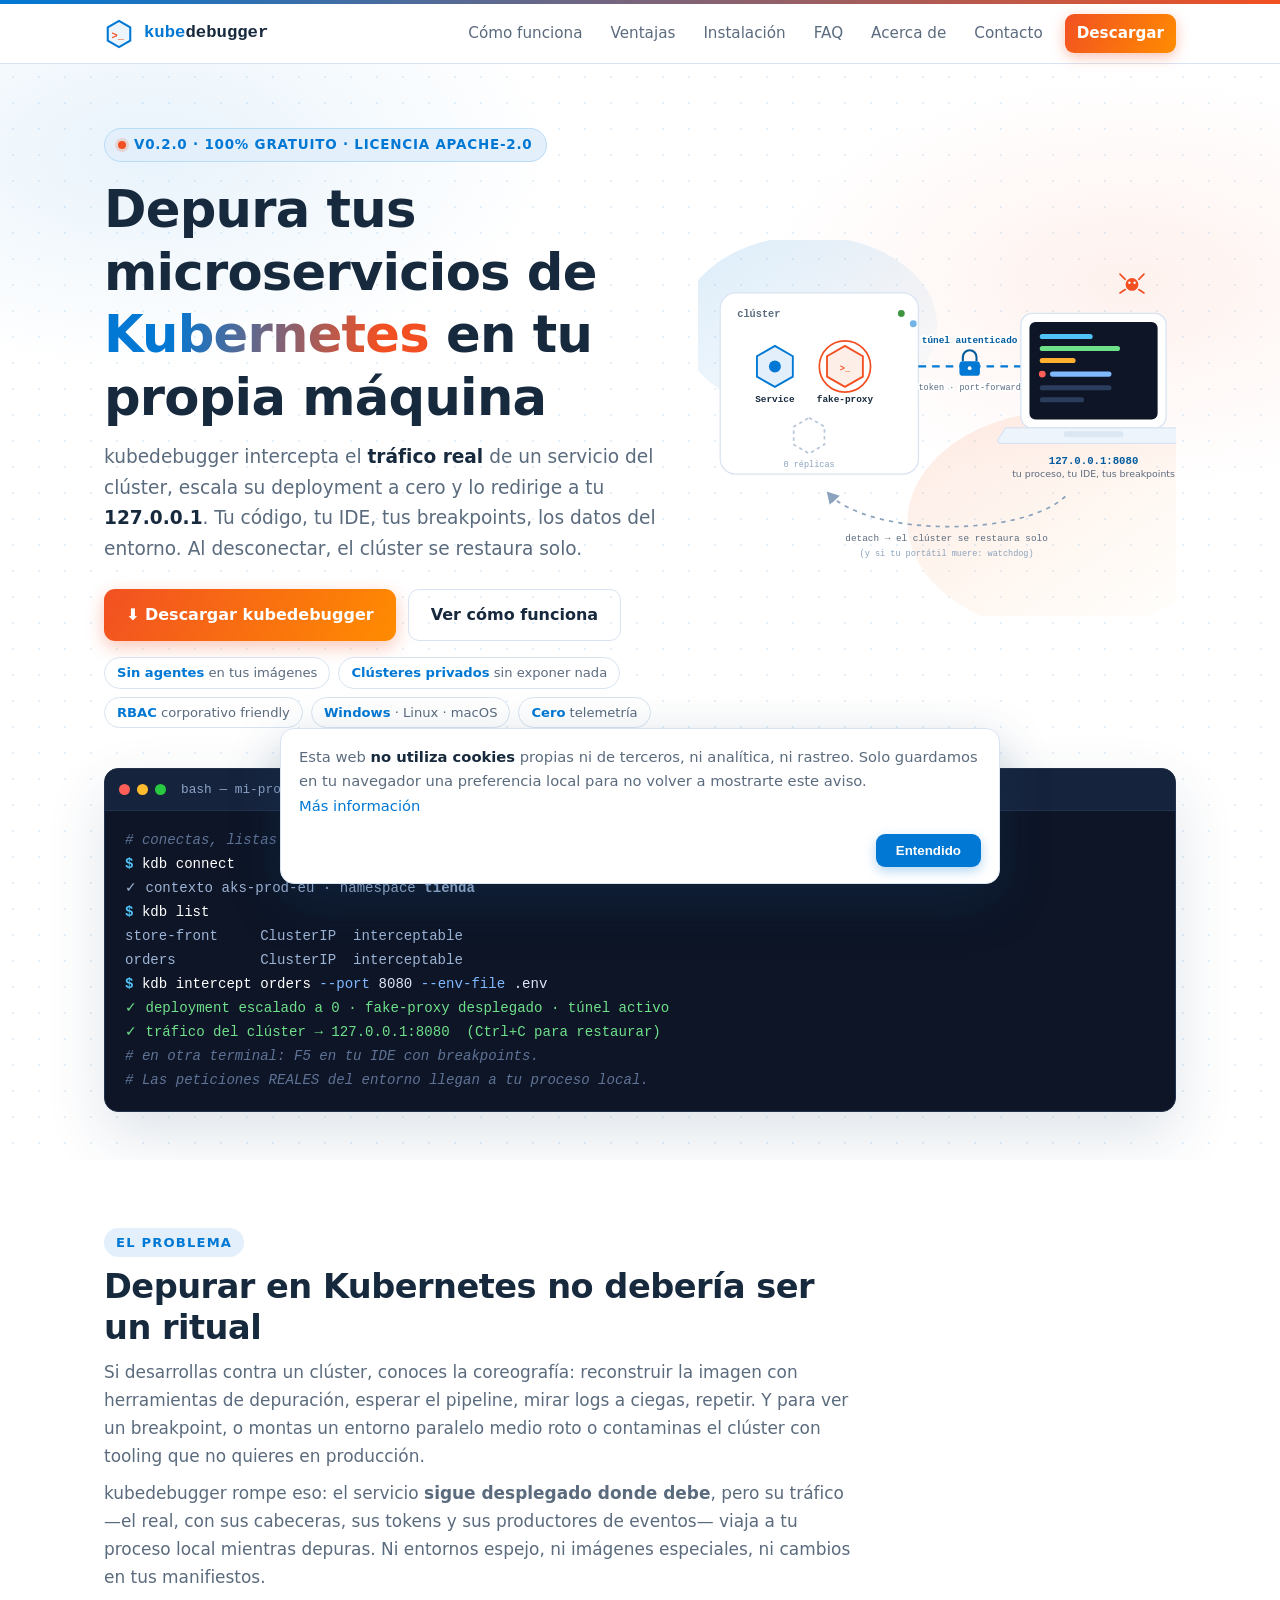
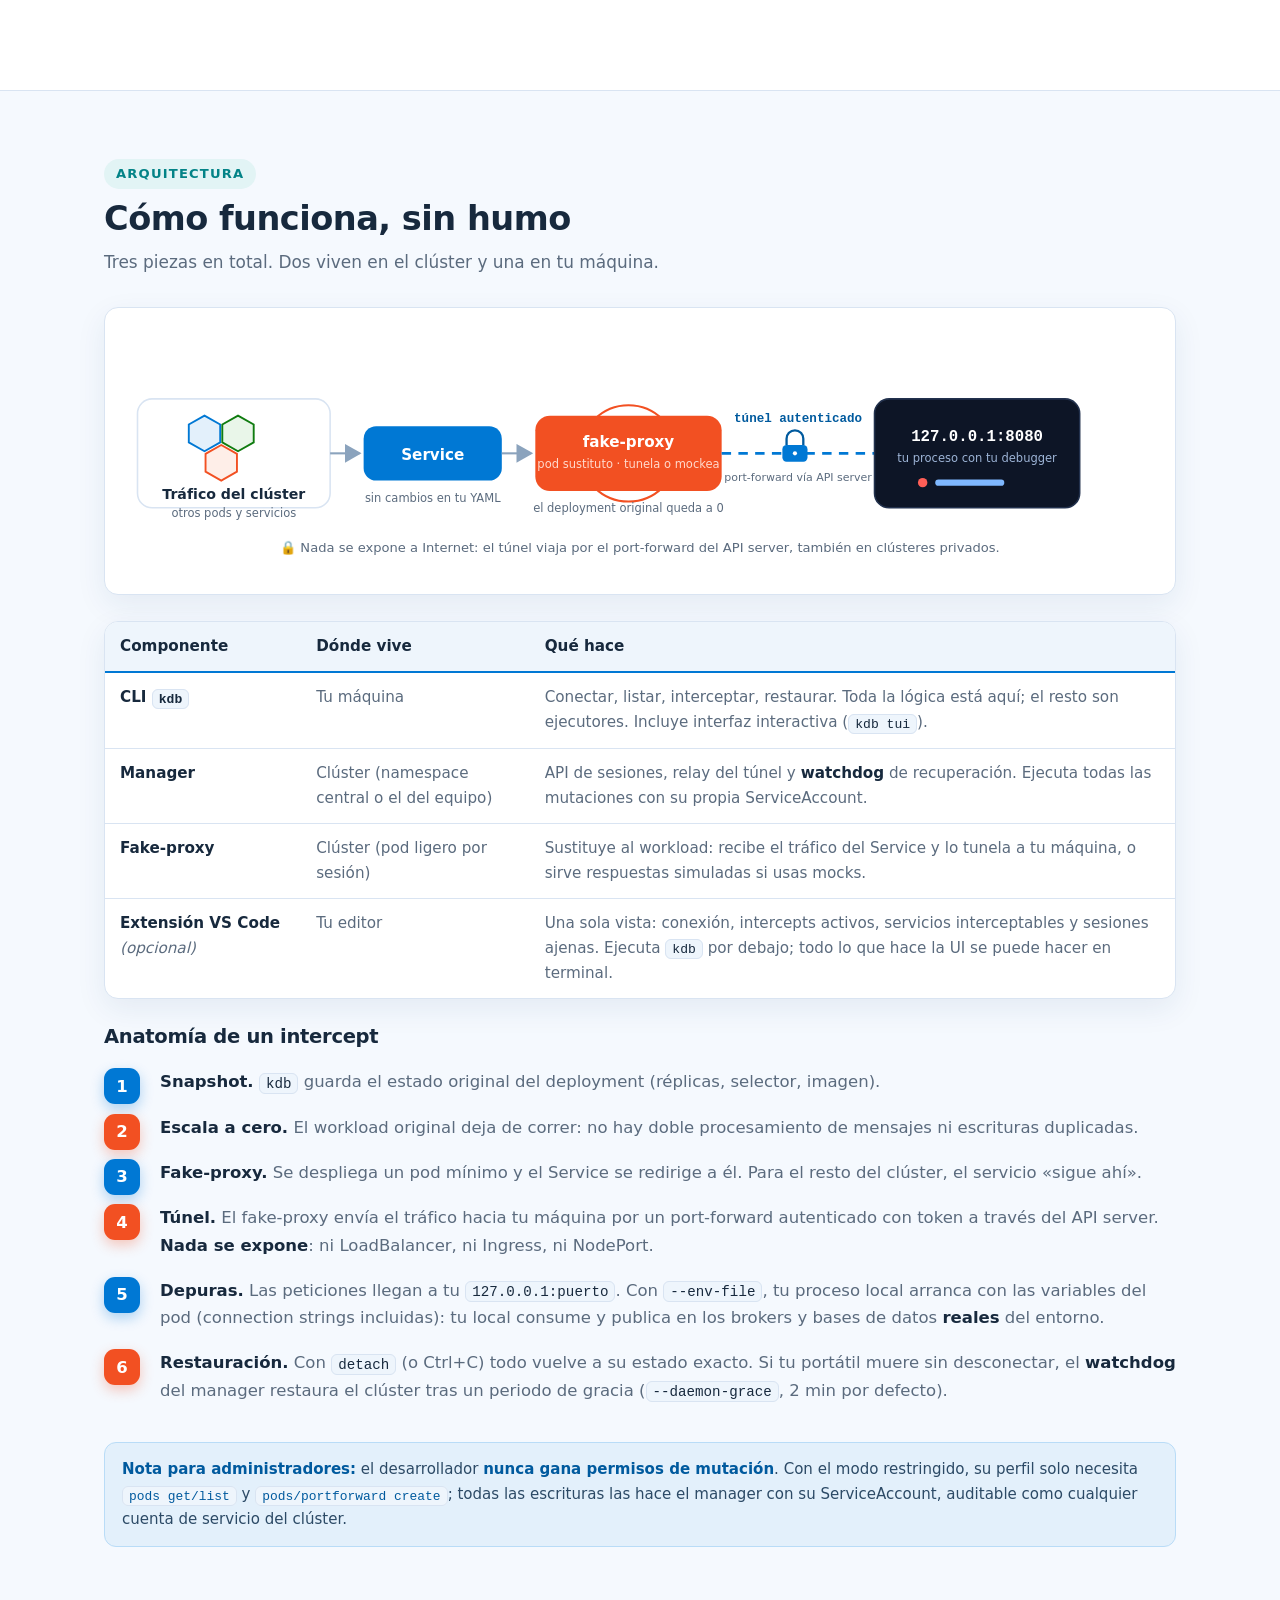
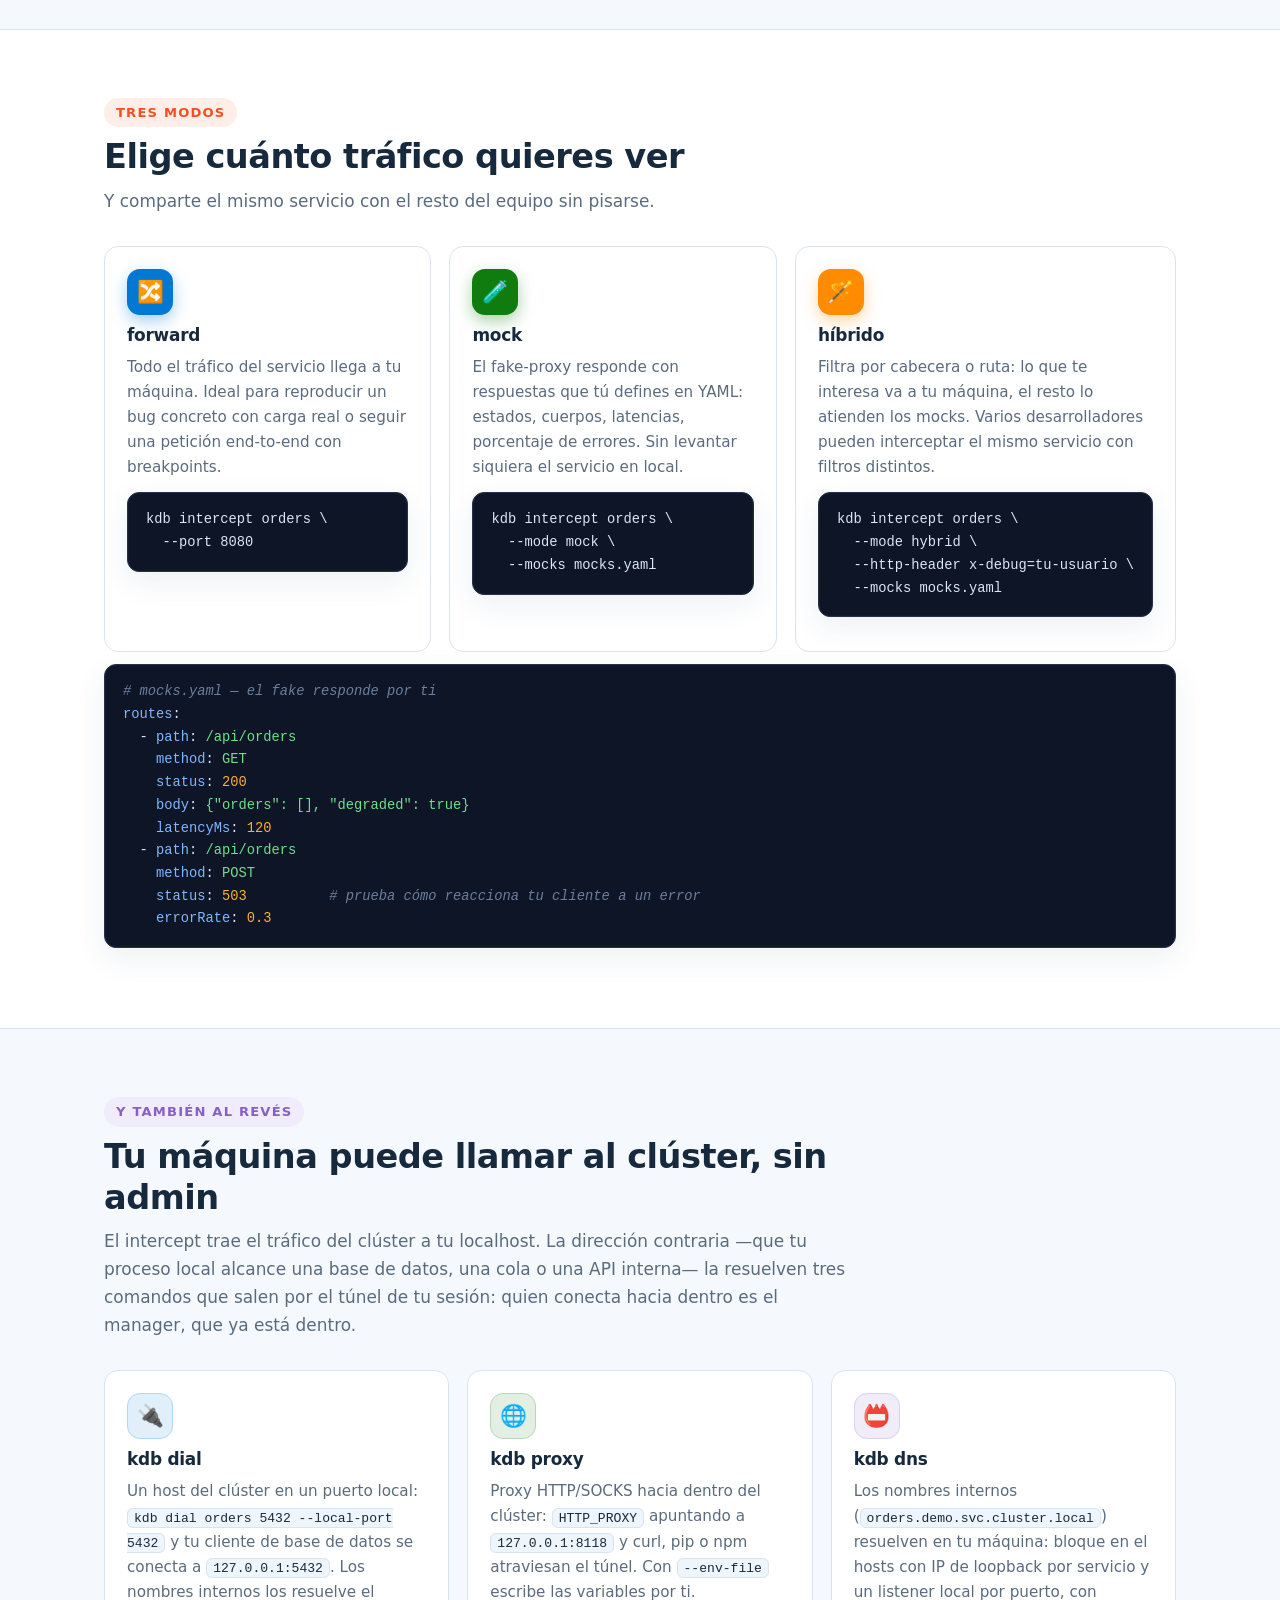
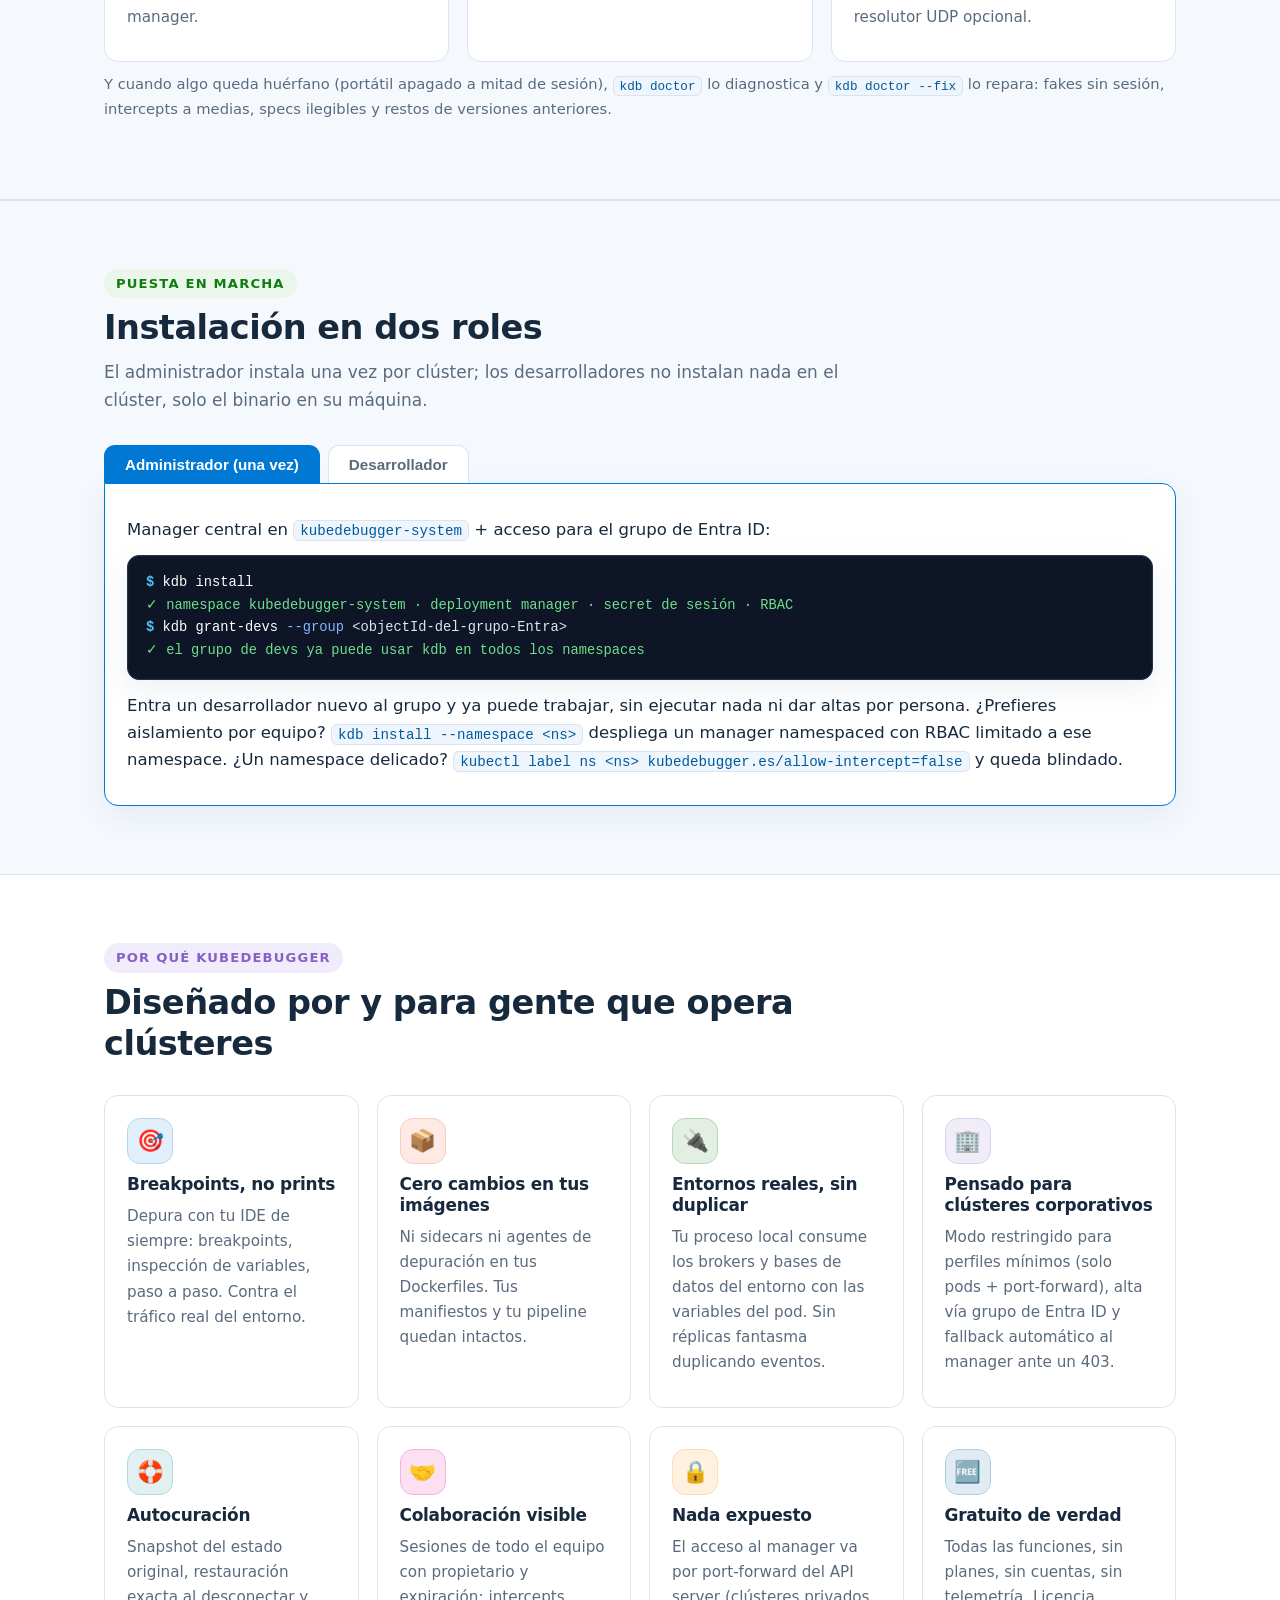
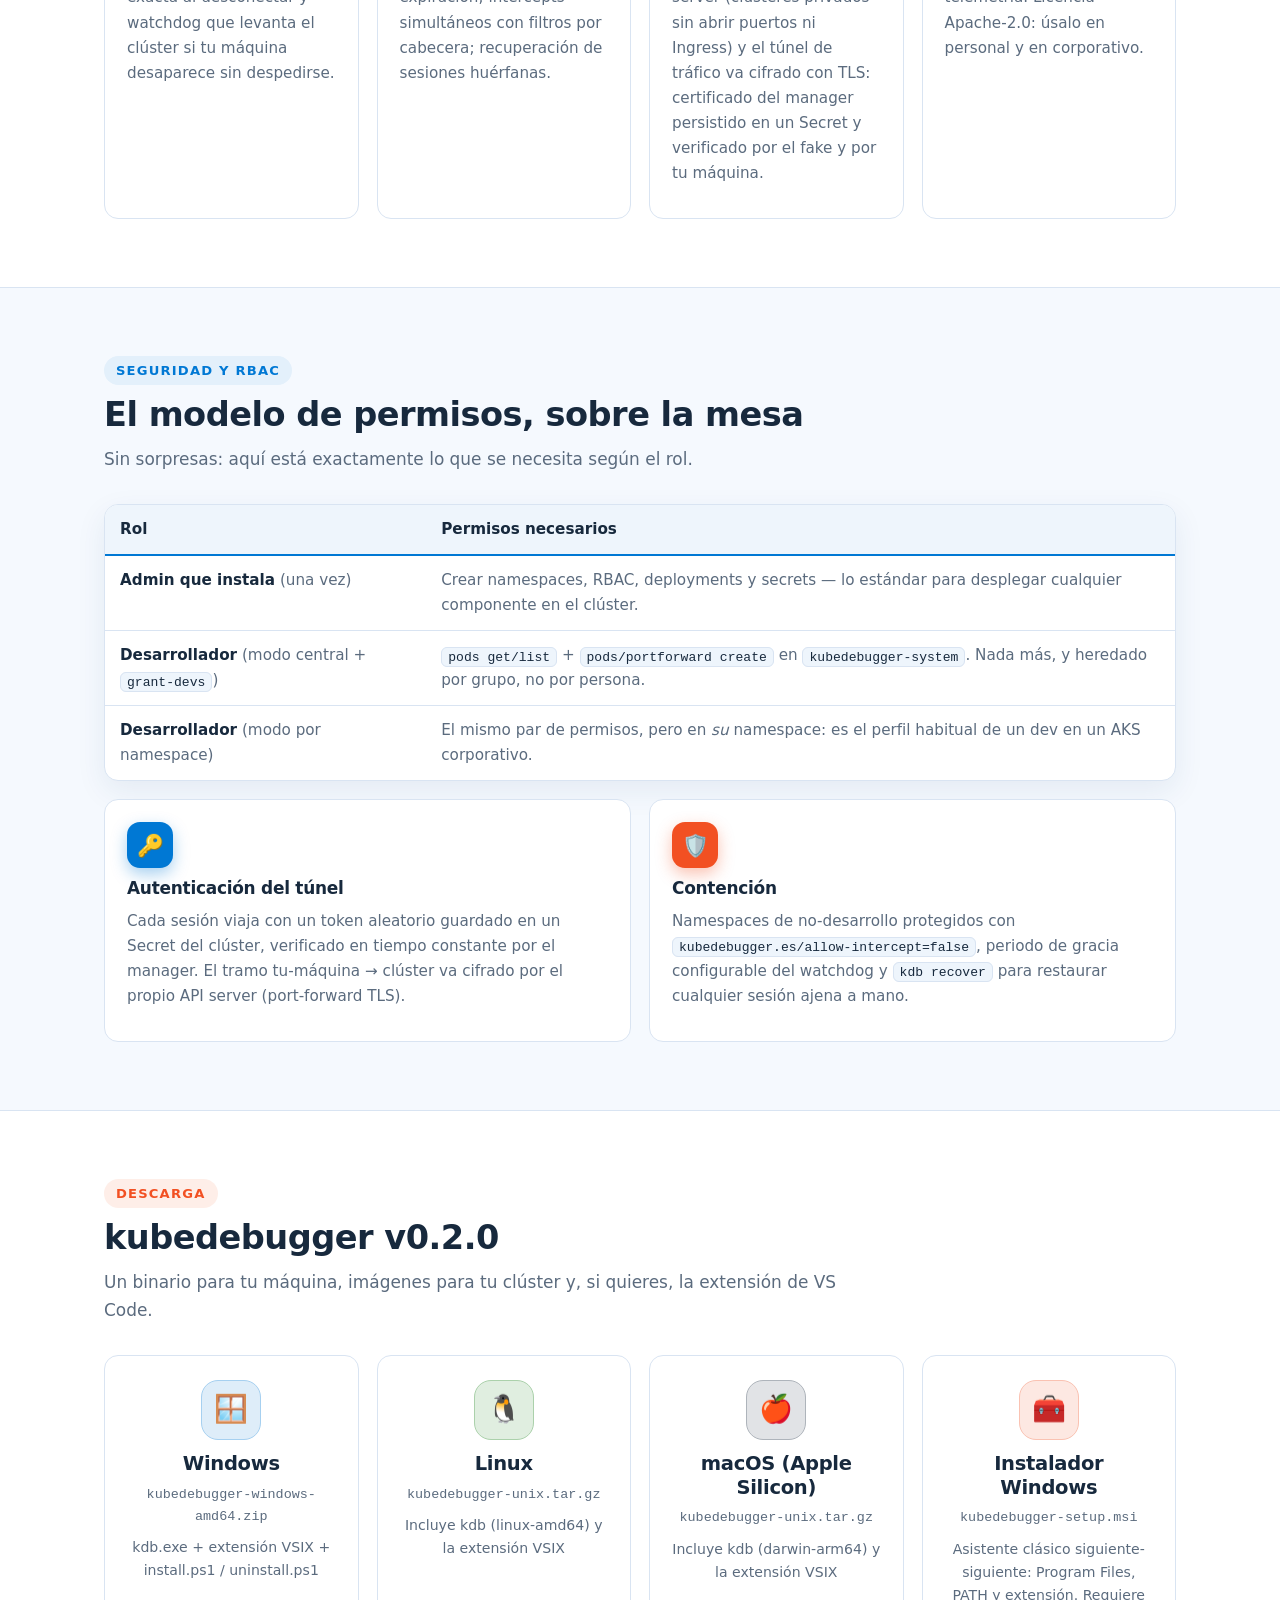
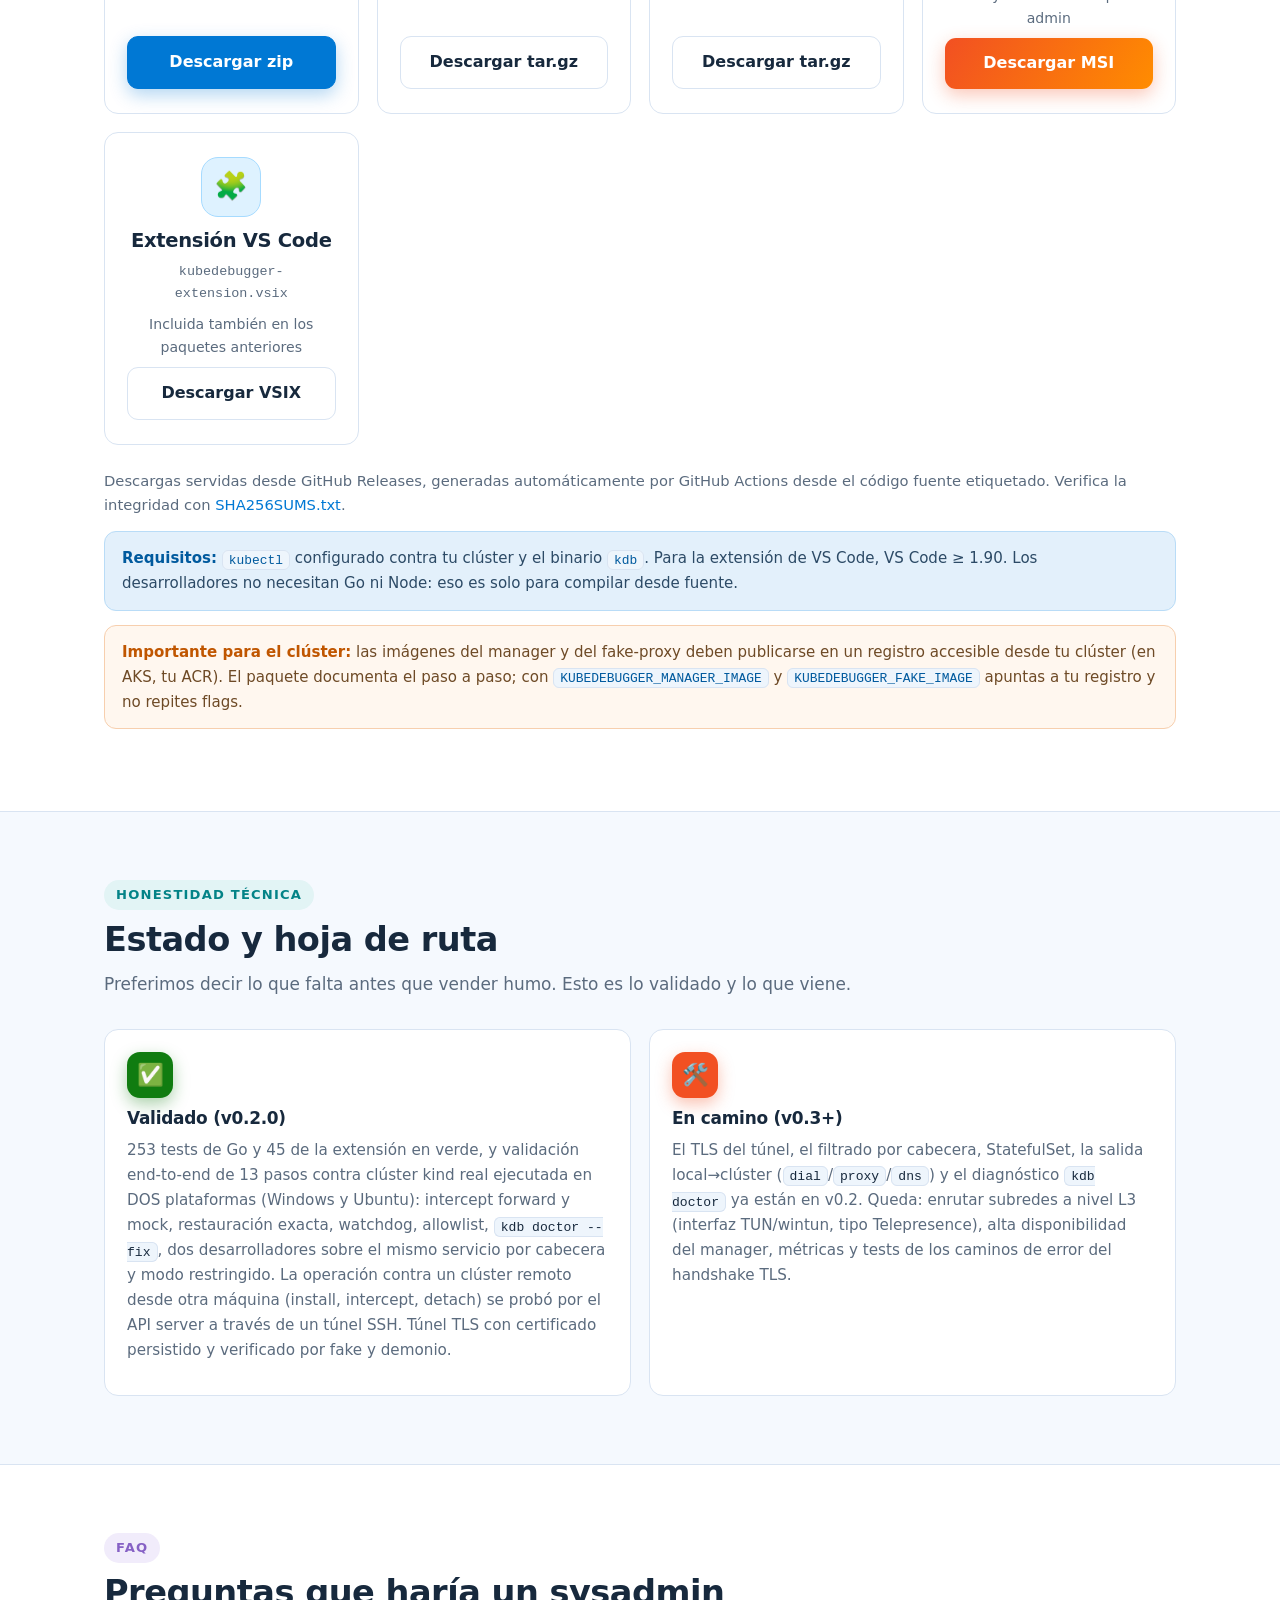
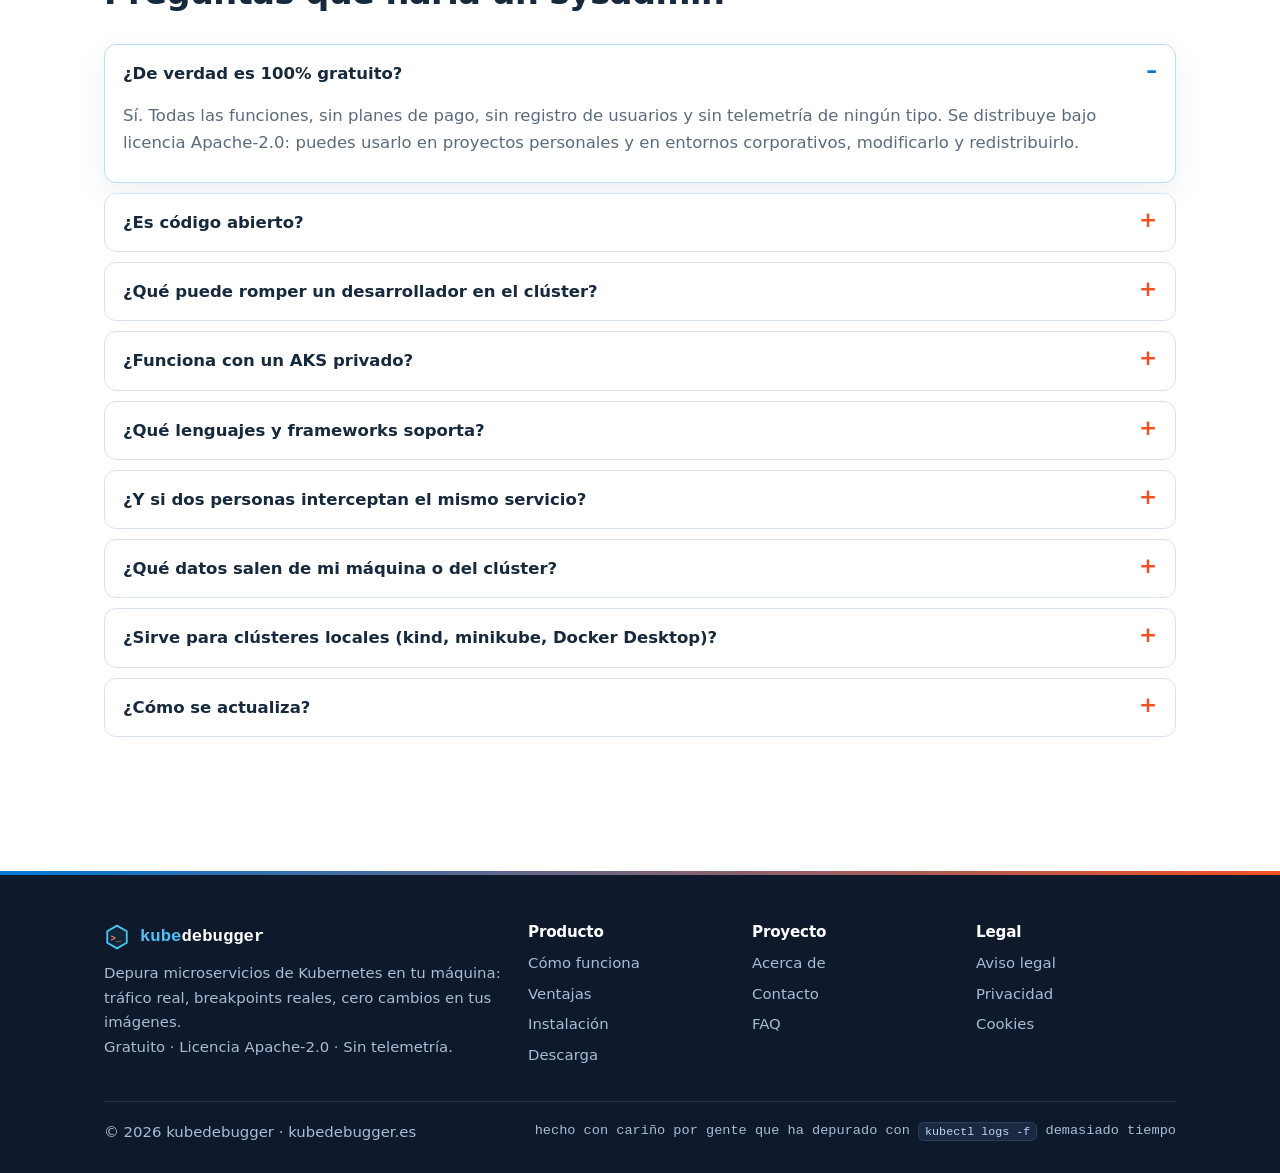
==== commit 74971162: "El código está de momento en repositorio privado: la FAQ de código abierto lo dice con claridad (Apa" ====
--- a/index.html
+++ b/index.html
@@ -590,7 +590,7 @@
     </details>
     <details class="faq">
       <summary>¿Es código abierto?</summary>
-      <div class="a"><p>Sí. El árbol de fuentes completo está publicado bajo licencia Apache-2.0 en <a href="https://github.com/JavierFrauca/kubedebugger">github.com/JavierFrauca/kubedebugger</a>: puedes estudiarlo, modificarlo y redistribuirlo, en proyectos personales y en entornos corporativos. Los releases se generan automáticamente desde el código etiquetado con GitHub Actions.</p></div>
+      <div class="a"><p>De momento el código está en un repositorio privado. El software se distribuye bajo licencia Apache-2.0: los paquetes que descargas incluyen su texto y son de libre uso, modificación y redistribución en proyectos personales y en entornos corporativos. Si necesitas acceso a las fuentes para tu organización, escríbenos por <a href="contacto.html">contacto</a>. Los releases se generan automáticamente desde el código etiquetado con GitHub Actions.</p></div>
     </details>
     <details class="faq">
       <summary>¿Qué puede romper un desarrollador en el clúster?</summary>
@@ -653,7 +653,6 @@
         <ul>
           <li><a href="acerca-de.html">Acerca de</a></li>
           <li><a href="contacto.html">Contacto</a></li>
-          <li><a href="https://github.com/JavierFrauca/kubedebugger">GitHub</a></li>
           <li><a href="index.html#faq">FAQ</a></li>
         </ul>
       </div>
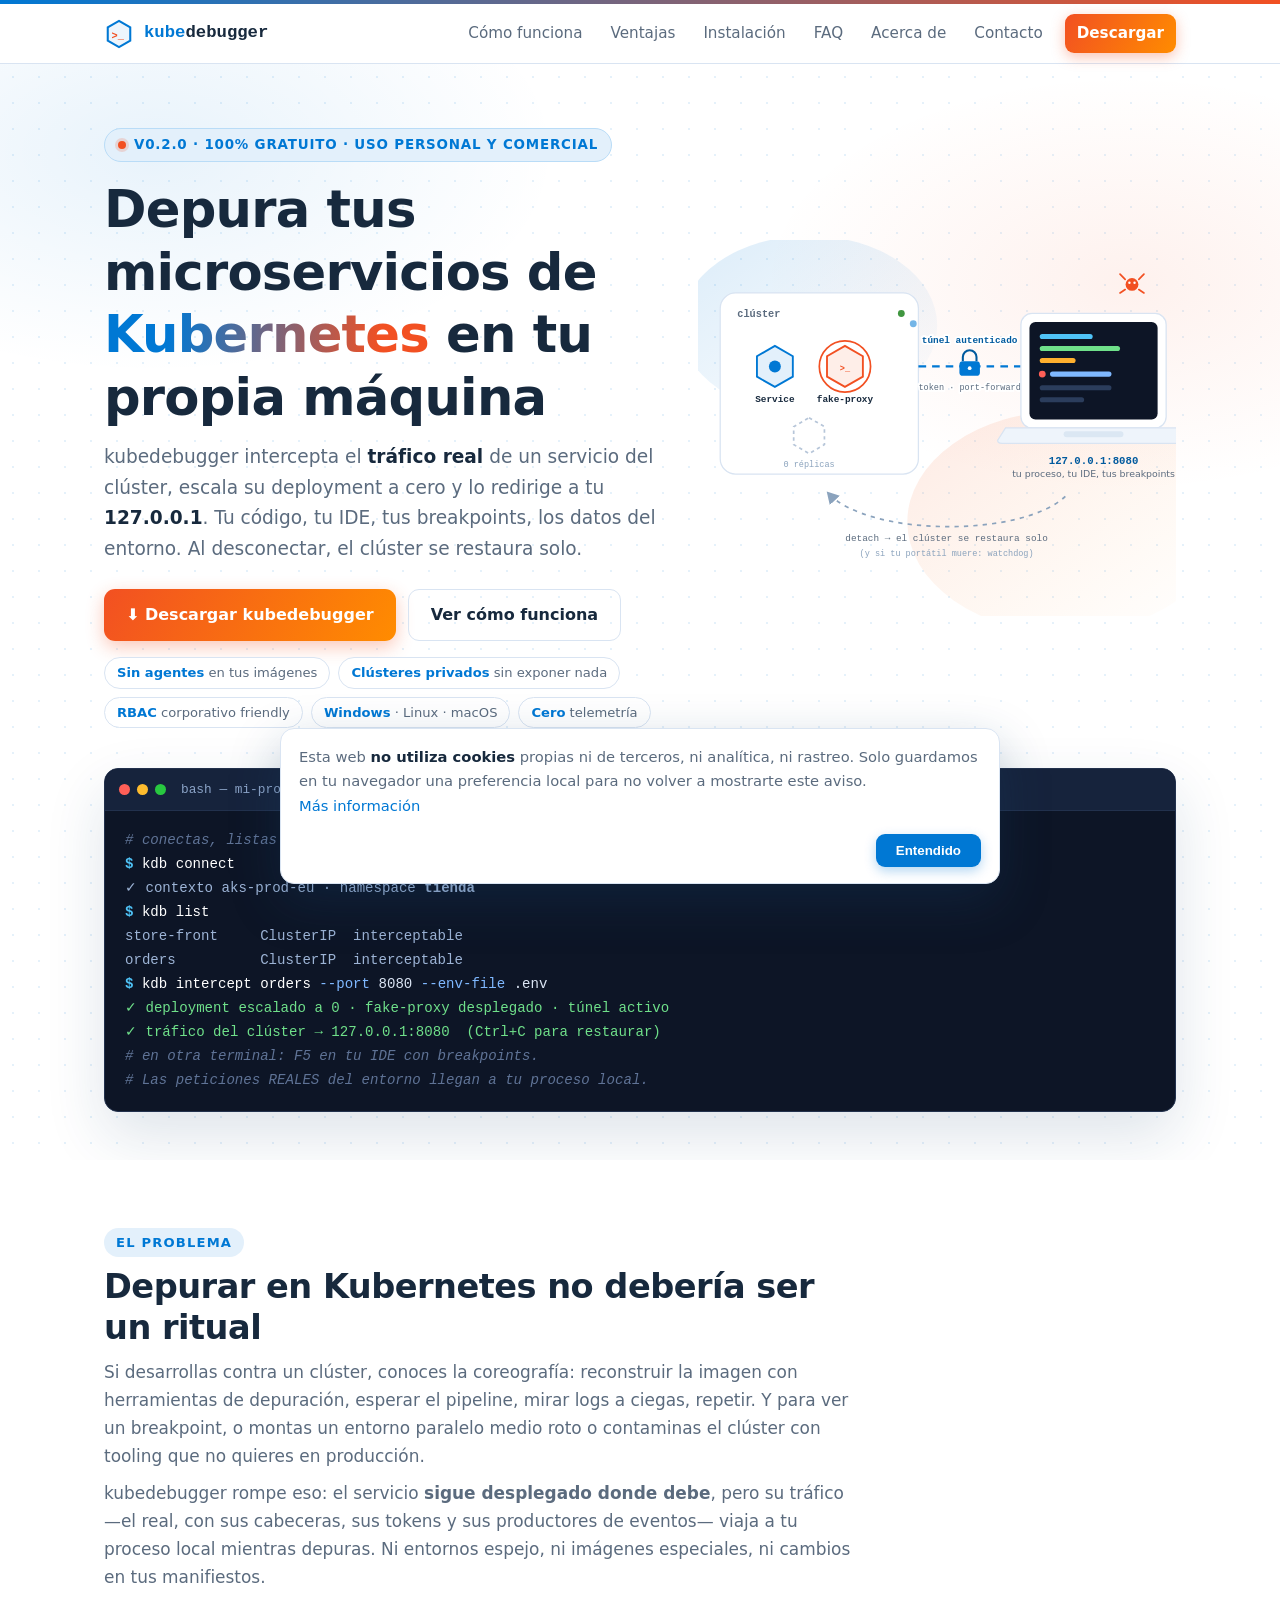
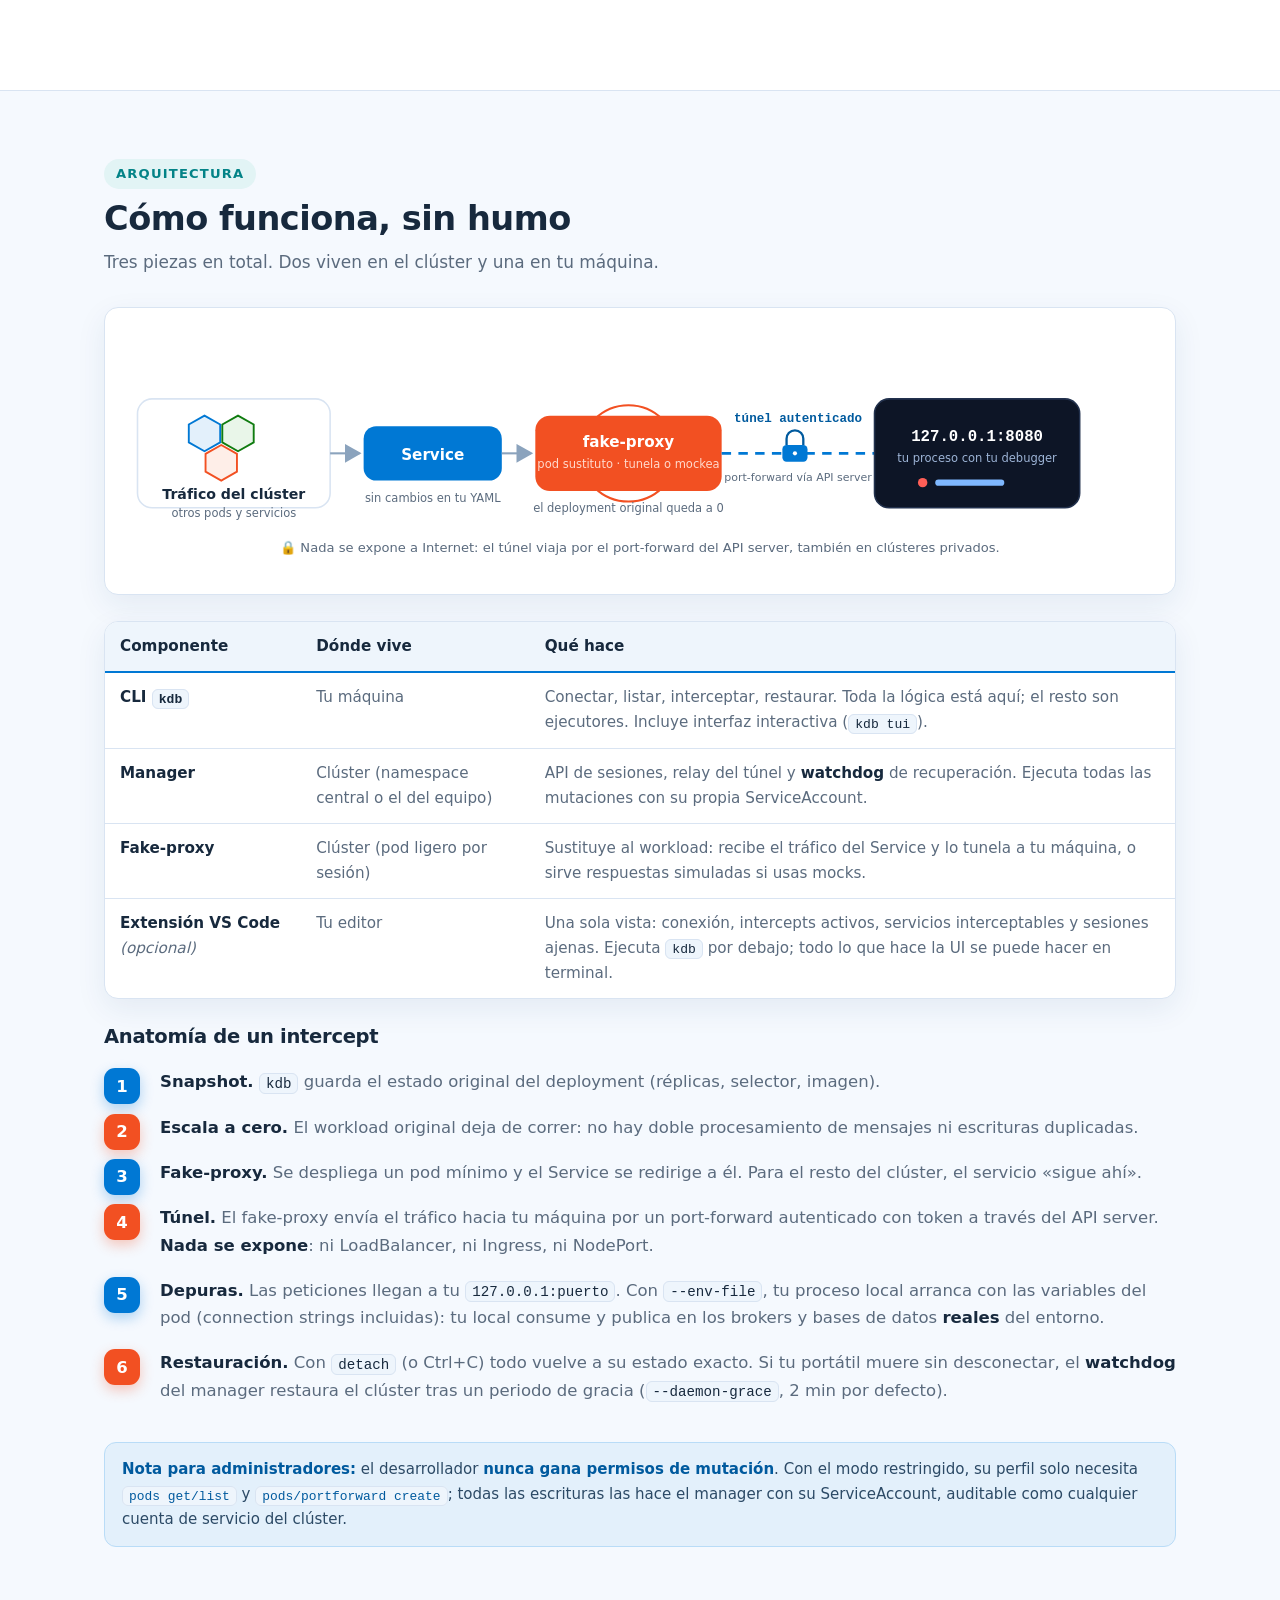
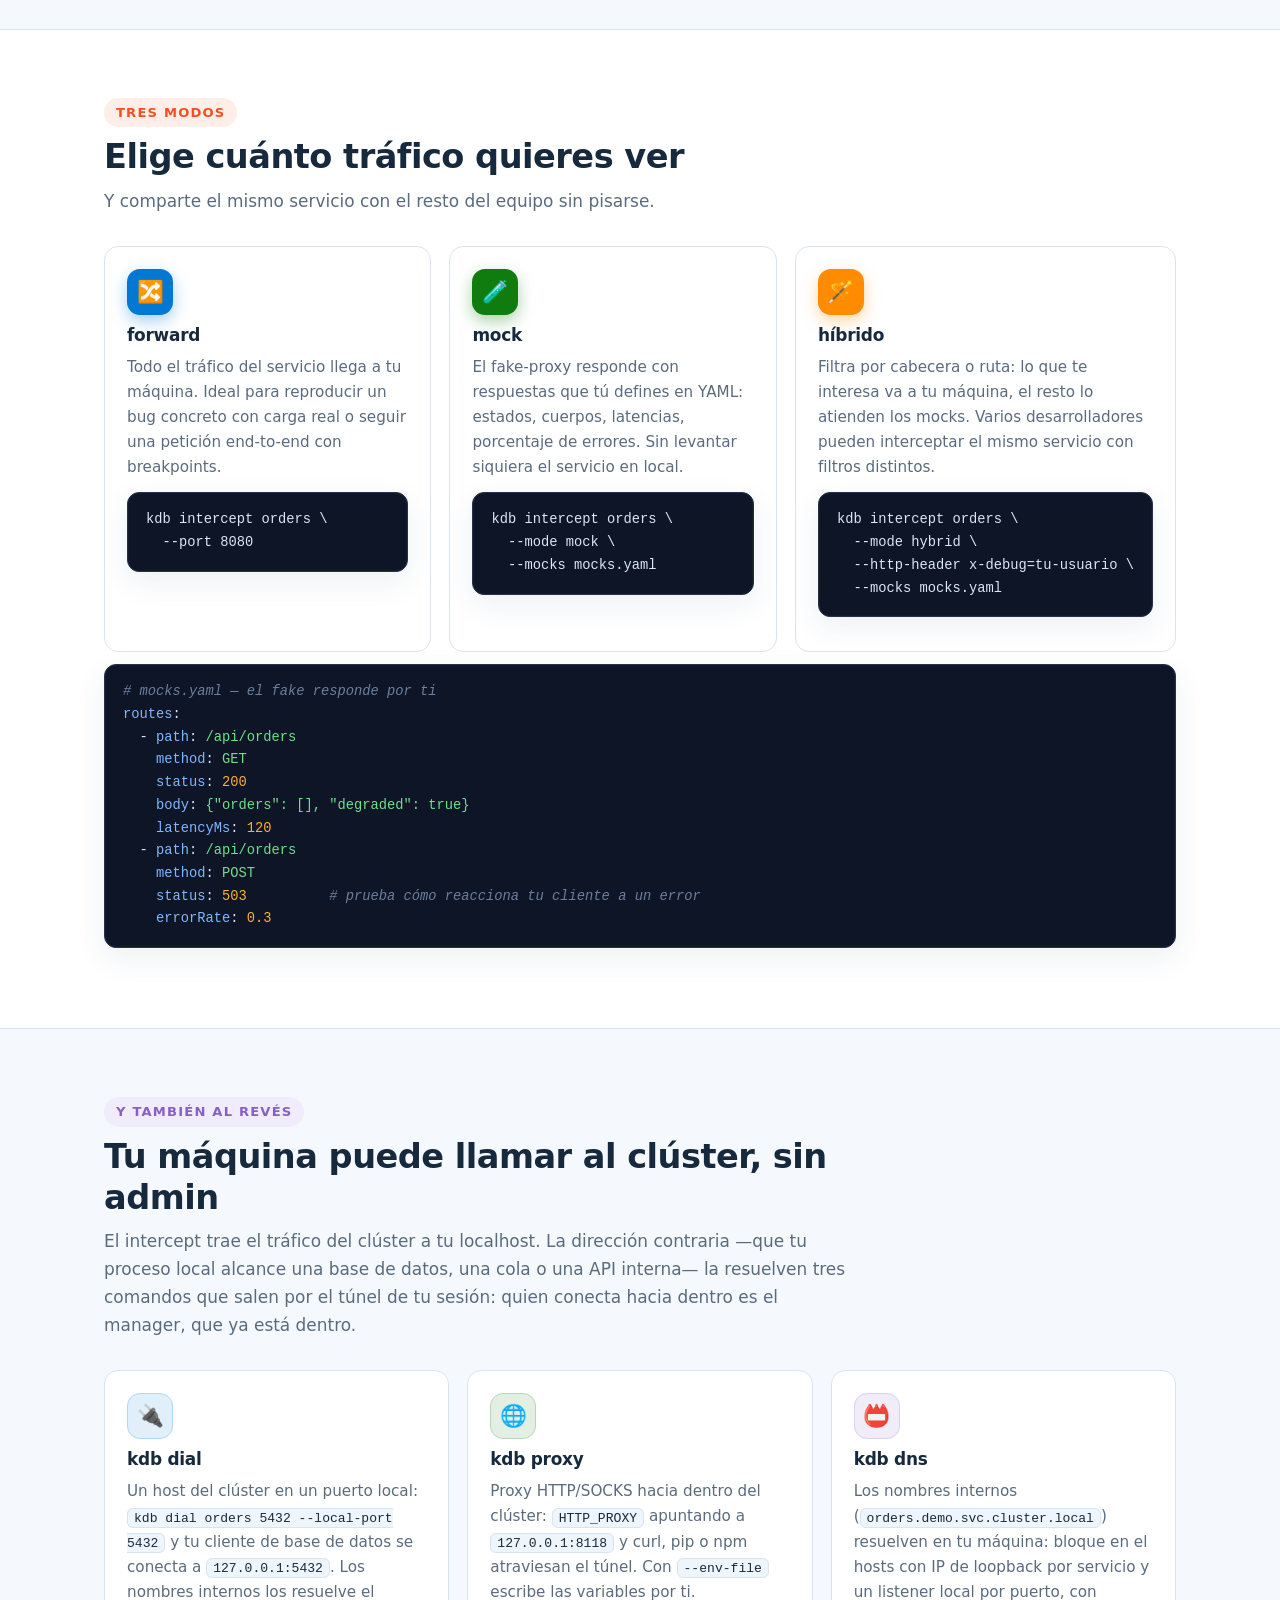
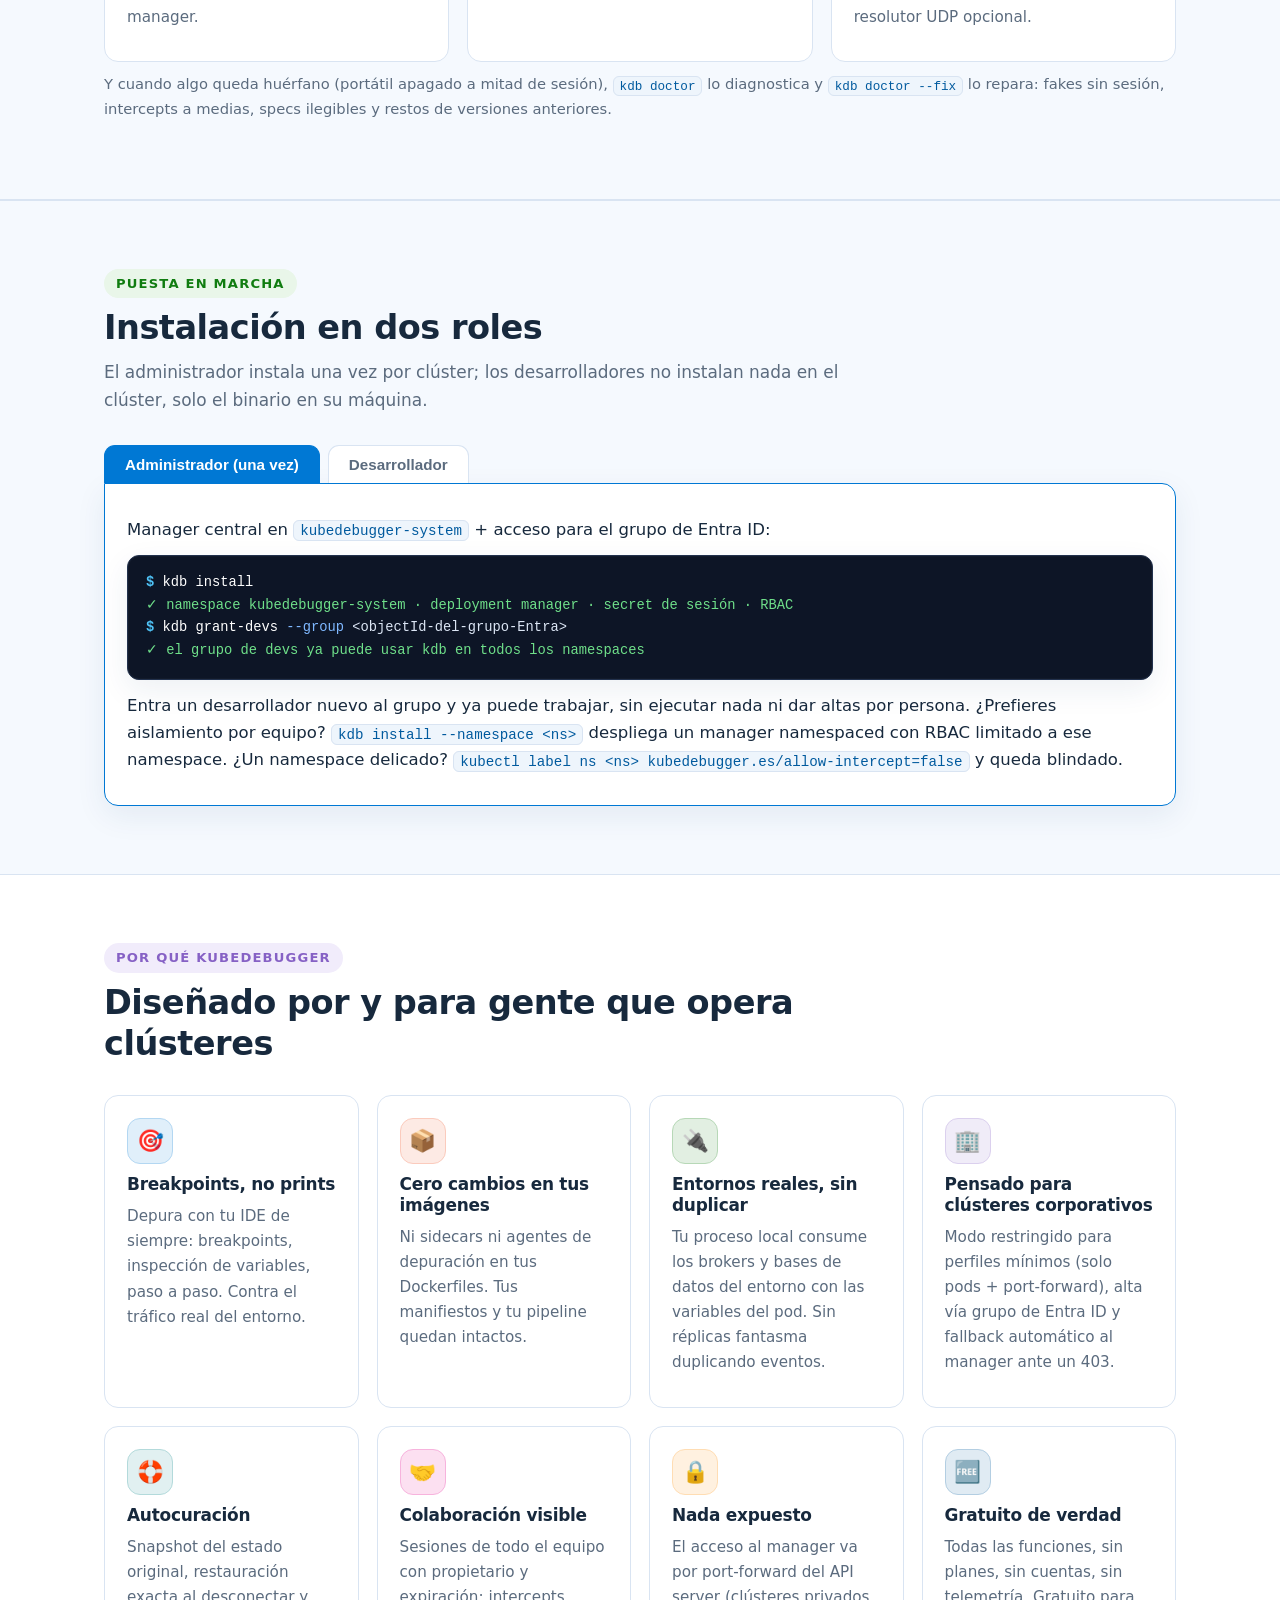
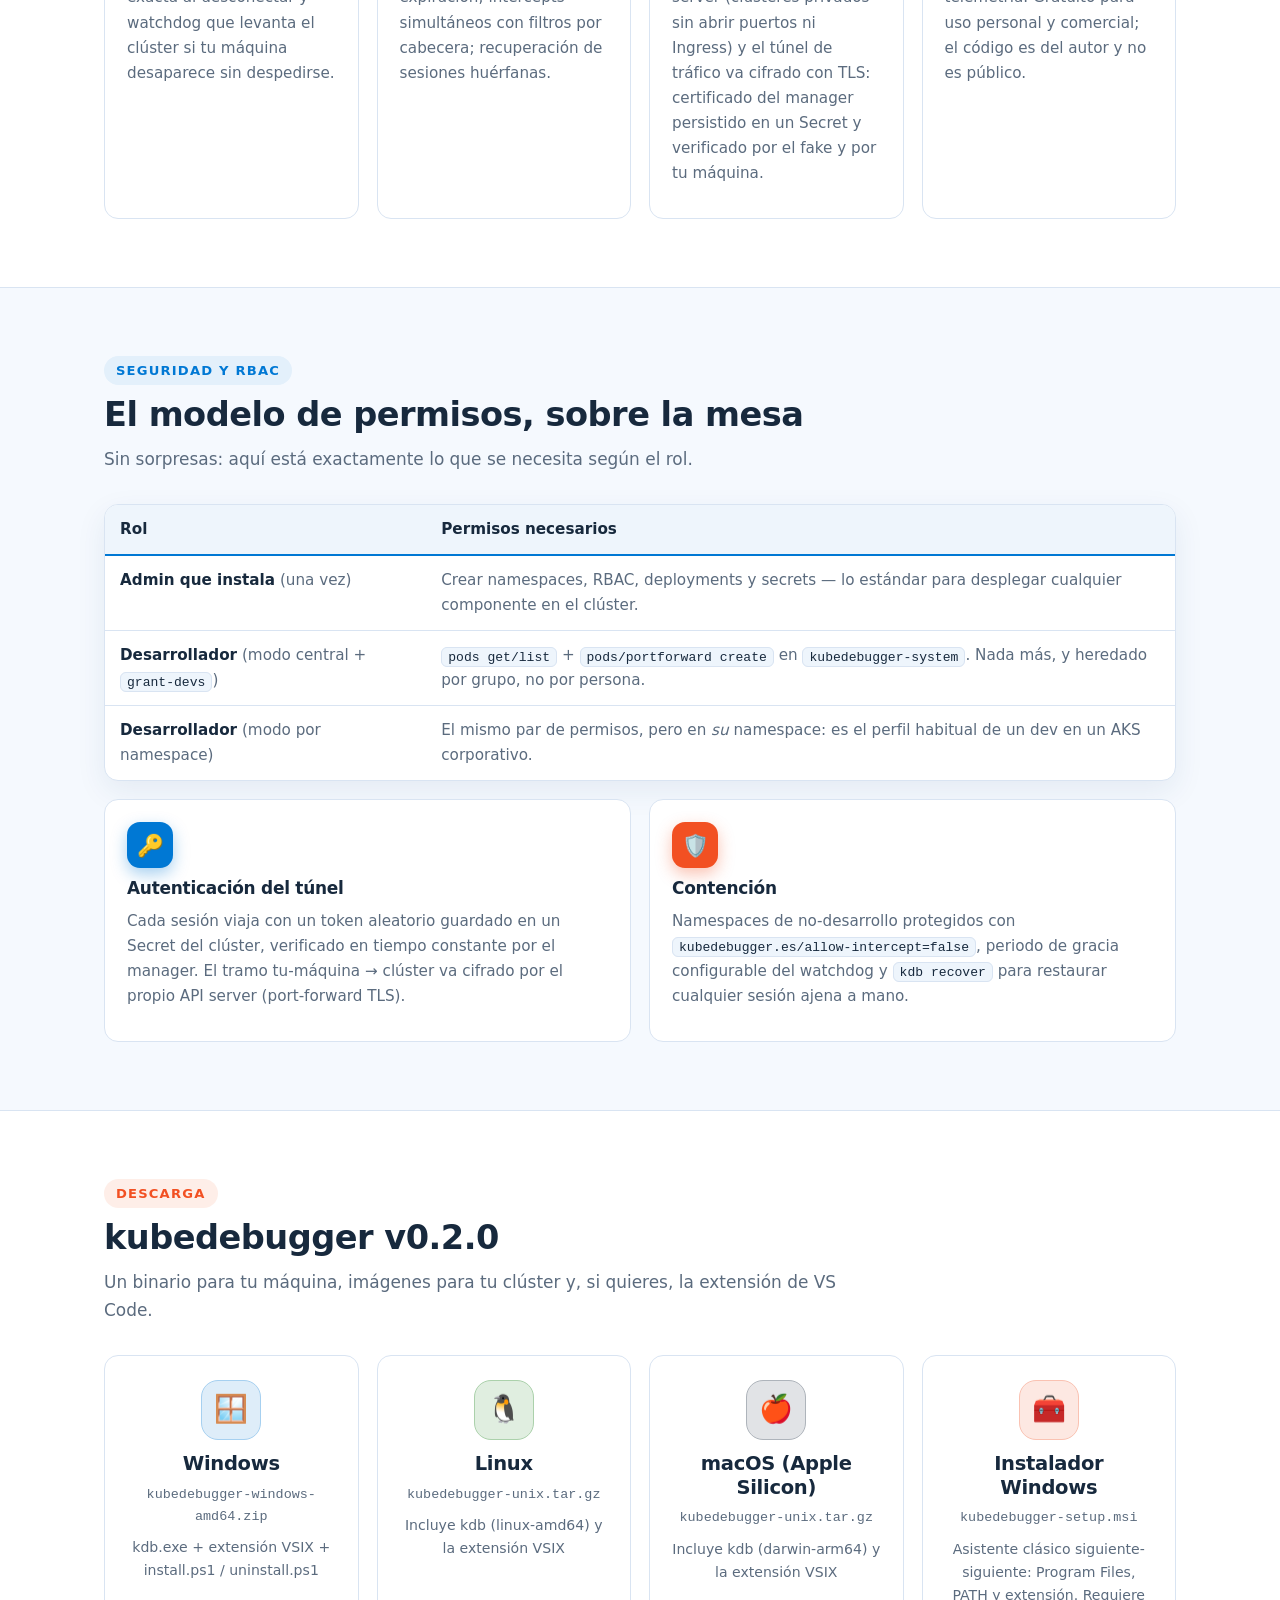
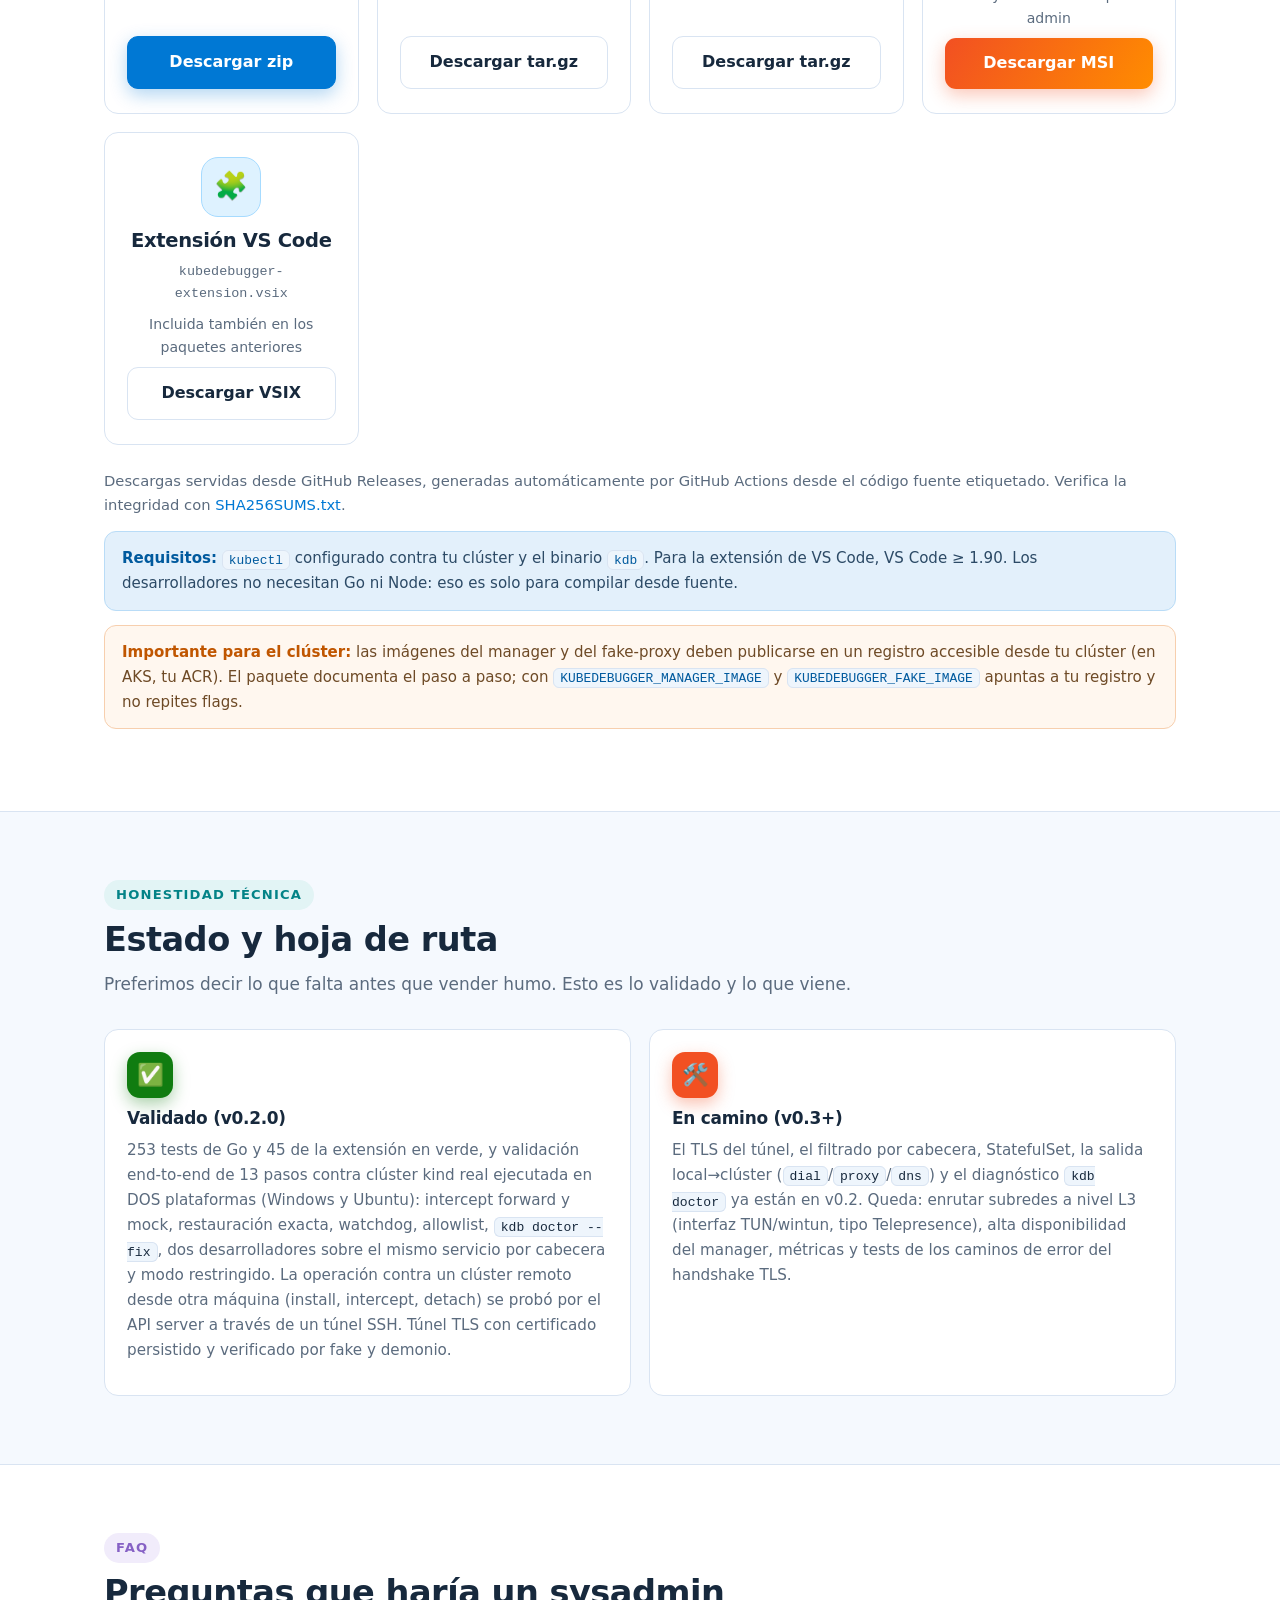
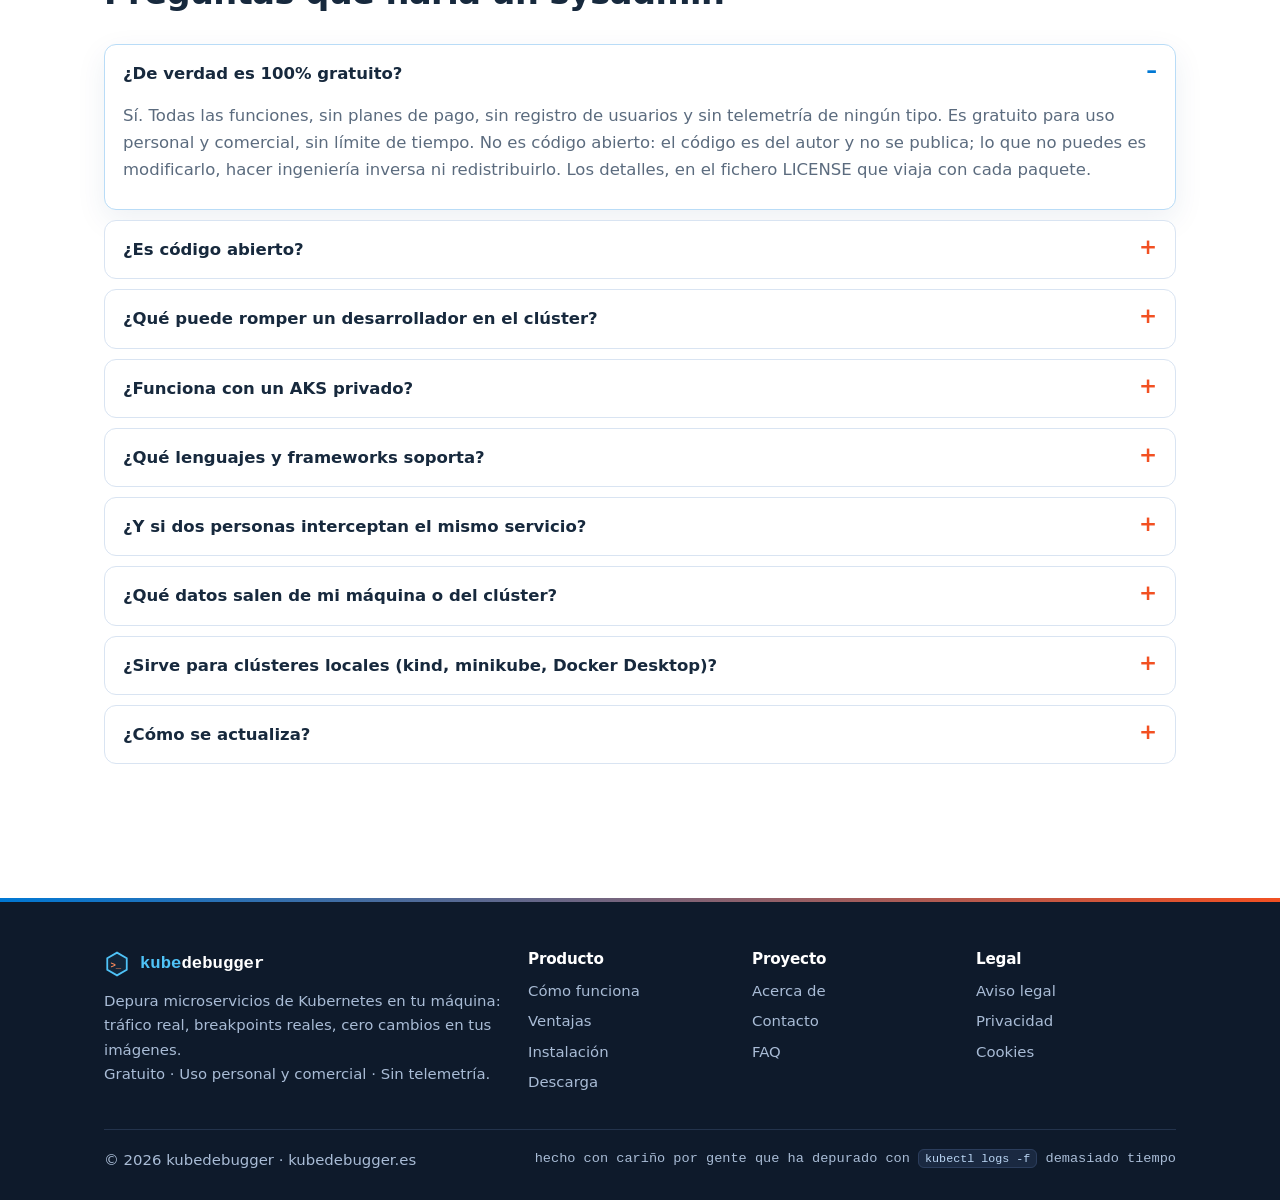
==== commit 94d5c555: "Licencia: kubedebugger pasa de Apache-2.0 (incoherente con código privado) a licencia de uso gratuit" ====
--- a/index.html
+++ b/index.html
@@ -4,9 +4,9 @@
   <meta charset="UTF-8">
   <meta name="viewport" content="width=device-width, initial-scale=1.0">
   <title>kubedebugger — Depura tus microservicios de Kubernetes en tu propia máquina</title>
-  <meta name="description" content="kubedebugger intercepta el tráfico real de un servicio de Kubernetes, escala su deployment a cero y lo redirige a tu 127.0.0.1: depura con breakpoints en tu IDE contra datos reales del entorno. 100% gratuito, licencia Apache-2.0.">
+  <meta name="description" content="kubedebugger intercepta el tráfico real de un servicio de Kubernetes, escala su deployment a cero y lo redirige a tu 127.0.0.1: depura con breakpoints en tu IDE contra datos reales del entorno. 100% gratuito para uso personal y comercial.">
   <meta property="og:title" content="kubedebugger — Depura microservicios de Kubernetes en local">
-  <meta property="og:description" content="Tráfico real del clúster en tu localhost. Breakpoints en tu IDE. Cero cambios en tus imágenes. Gratuito, licencia Apache-2.0.">
+  <meta property="og:description" content="Tráfico real del clúster en tu localhost. Breakpoints en tu IDE. Cero cambios en tus imágenes. Gratuito para uso personal y comercial.">
   <meta property="og:type" content="website">
   <meta property="og:url" content="https://kubedebugger.es/">
   <link rel="canonical" href="https://kubedebugger.es/">
@@ -44,7 +44,7 @@
   <div class="container">
     <div class="hero-grid">
       <div>
-        <span class="kicker"><span class="dot"></span> v0.2.0 · 100% gratuito · licencia Apache-2.0</span>
+        <span class="kicker"><span class="dot"></span> v0.2.0 · 100% gratuito · uso personal y comercial</span>
         <h1>Depura tus microservicios de <em>Kubernetes</em> en tu propia máquina</h1>
         <p class="lead">
           kubedebugger intercepta el <b>tráfico real</b> de un servicio del clúster, escala
@@ -434,7 +434,7 @@
       <div class="card" style="--c:#038387"><div class="icon-chip soft">🛟</div><h3>Autocuración</h3><p>Snapshot del estado original, restauración exacta al desconectar y watchdog que levanta el clúster si tu máquina desaparece sin despedirse.</p></div>
       <div class="card" style="--c:#e3008c"><div class="icon-chip soft">🤝</div><h3>Colaboración visible</h3><p>Sesiones de todo el equipo con propietario y expiración; intercepts simultáneos con filtros por cabecera; recuperación de sesiones huérfanas.</p></div>
       <div class="card" style="--c:#ff8c00"><div class="icon-chip soft">🔒</div><h3>Nada expuesto</h3><p>El acceso al manager va por port-forward del API server (clústeres privados sin abrir puertos ni Ingress) y el túnel de tráfico va cifrado con TLS: certificado del manager persistido en un Secret y verificado por el fake y por tu máquina.</p></div>
-      <div class="card" style="--c:#005a9e"><div class="icon-chip soft">🆓</div><h3>Gratuito de verdad</h3><p>Todas las funciones, sin planes, sin cuentas, sin telemetría. Licencia Apache-2.0: úsalo en personal y en corporativo.</p></div>
+      <div class="card" style="--c:#005a9e"><div class="icon-chip soft">🆓</div><h3>Gratuito de verdad</h3><p>Todas las funciones, sin planes, sin cuentas, sin telemetría. Gratuito para uso personal y comercial; el código es del autor y no es público.</p></div>
     </div>
   </div>
 </section>
@@ -586,11 +586,11 @@
 
     <details class="faq" open>
       <summary>¿De verdad es 100% gratuito?</summary>
-      <div class="a"><p>Sí. Todas las funciones, sin planes de pago, sin registro de usuarios y sin telemetría de ningún tipo. Se distribuye bajo licencia Apache-2.0: puedes usarlo en proyectos personales y en entornos corporativos, modificarlo y redistribuirlo.</p></div>
+      <div class="a"><p>Sí. Todas las funciones, sin planes de pago, sin registro de usuarios y sin telemetría de ningún tipo. Es gratuito para uso personal y comercial, sin límite de tiempo. No es código abierto: el código es del autor y no se publica; lo que no puedes es modificarlo, hacer ingeniería inversa ni redistribuirlo. Los detalles, en el fichero LICENSE que viaja con cada paquete.</p></div>
     </details>
     <details class="faq">
       <summary>¿Es código abierto?</summary>
-      <div class="a"><p>De momento el código está en un repositorio privado. El software se distribuye bajo licencia Apache-2.0: los paquetes que descargas incluyen su texto y son de libre uso, modificación y redistribución en proyectos personales y en entornos corporativos. Si necesitas acceso a las fuentes para tu organización, escríbenos por <a href="contacto.html">contacto</a>. Los releases se generan automáticamente desde el código etiquetado con GitHub Actions.</p></div>
+      <div class="a"><p>No. kubedebugger es gratuito pero NO es código abierto: se distribuye bajo una licencia de uso gratuito (el código es del autor y no se publica). Puedes usarlo sin coste en proyectos personales y en entornos corporativos; lo que la licencia no concede es modificarlo, hacer ingeniería inversa o redistribuirlo. Si tu organización necesita acceso a las fuentes, escríbenos por <a href="contacto.html">contacto</a>.</p></div>
     </details>
     <details class="faq">
       <summary>¿Qué puede romper un desarrollador en el clúster?</summary>
@@ -637,7 +637,7 @@
           </svg>
           <span class="name mono"><b>kube</b>debugger</span>
         </a>
-        <p>Depura microservicios de Kubernetes en tu máquina: tráfico real, breakpoints reales, cero cambios en tus imágenes.<br>Gratuito · Licencia Apache-2.0 · Sin telemetría.</p>
+        <p>Depura microservicios de Kubernetes en tu máquina: tráfico real, breakpoints reales, cero cambios en tus imágenes.<br>Gratuito · Uso personal y comercial · Sin telemetría.</p>
       </div>
       <div>
         <h4>Producto</h4>
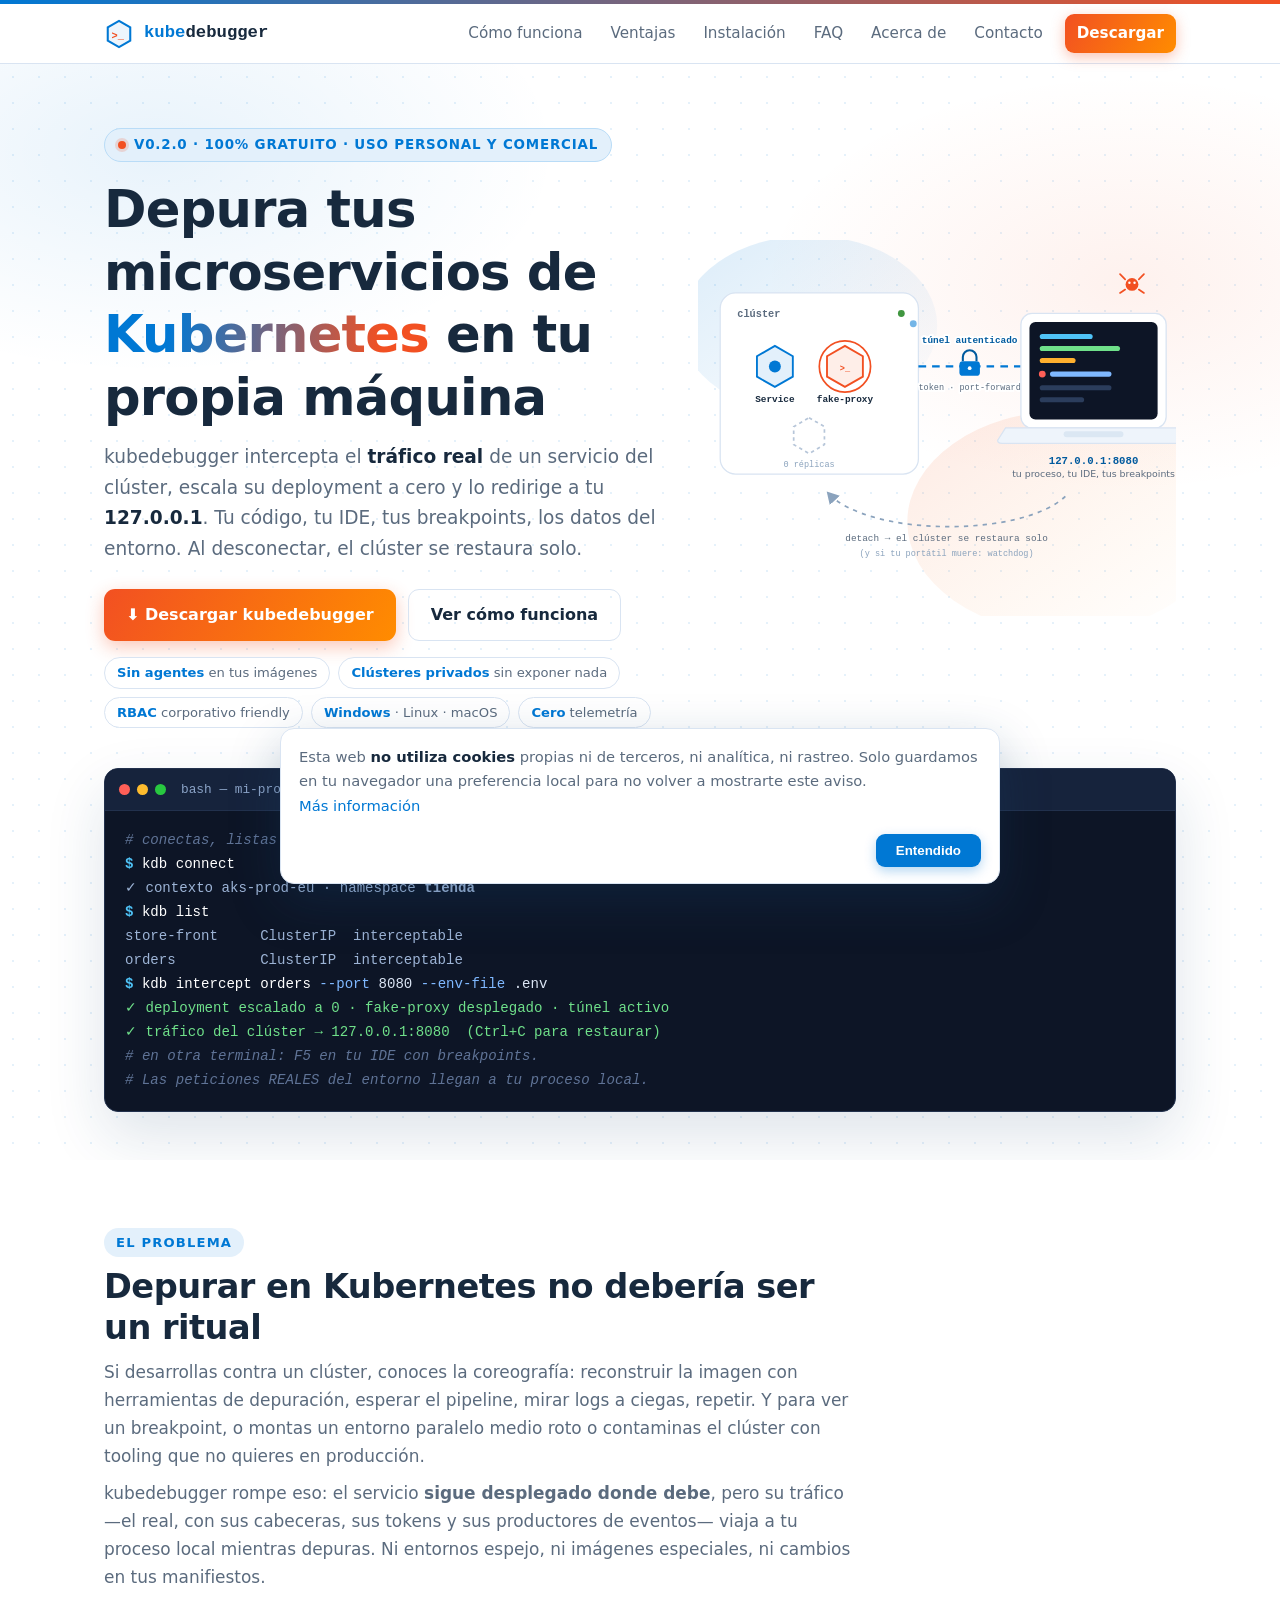
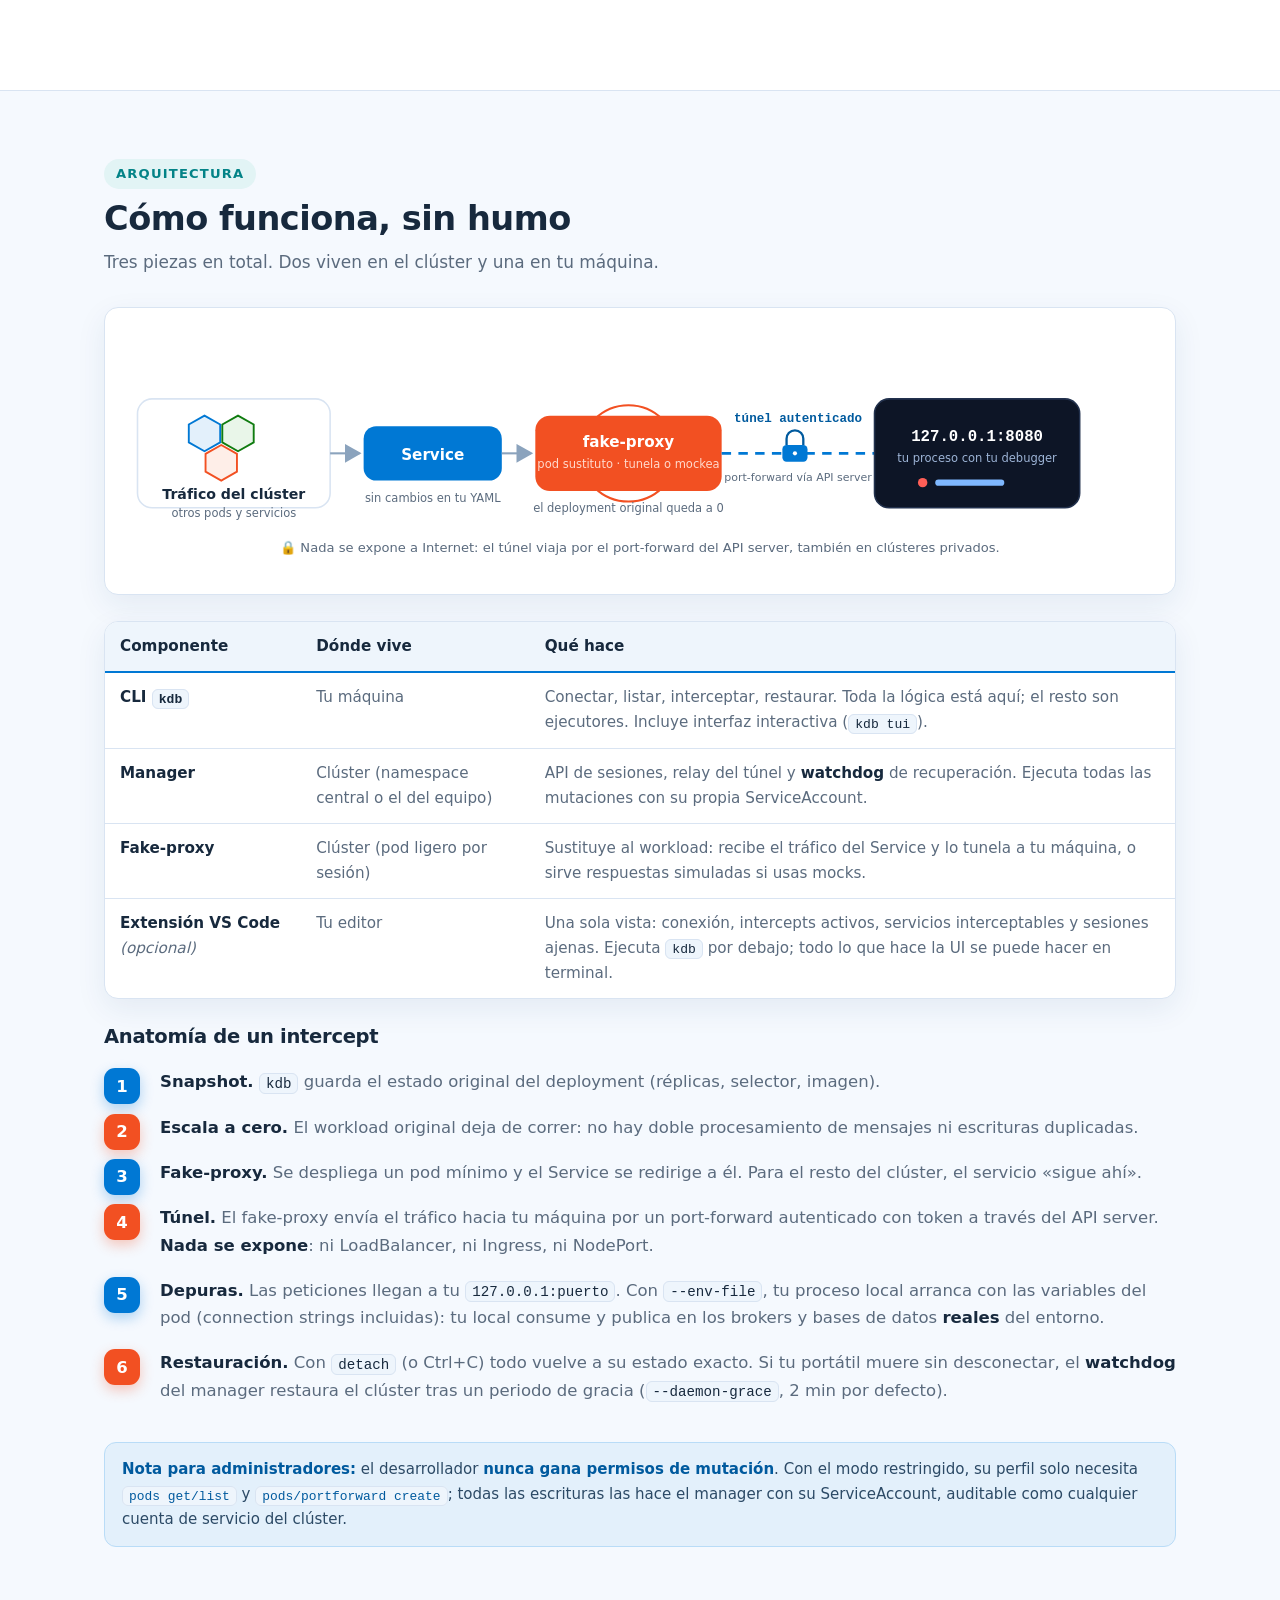
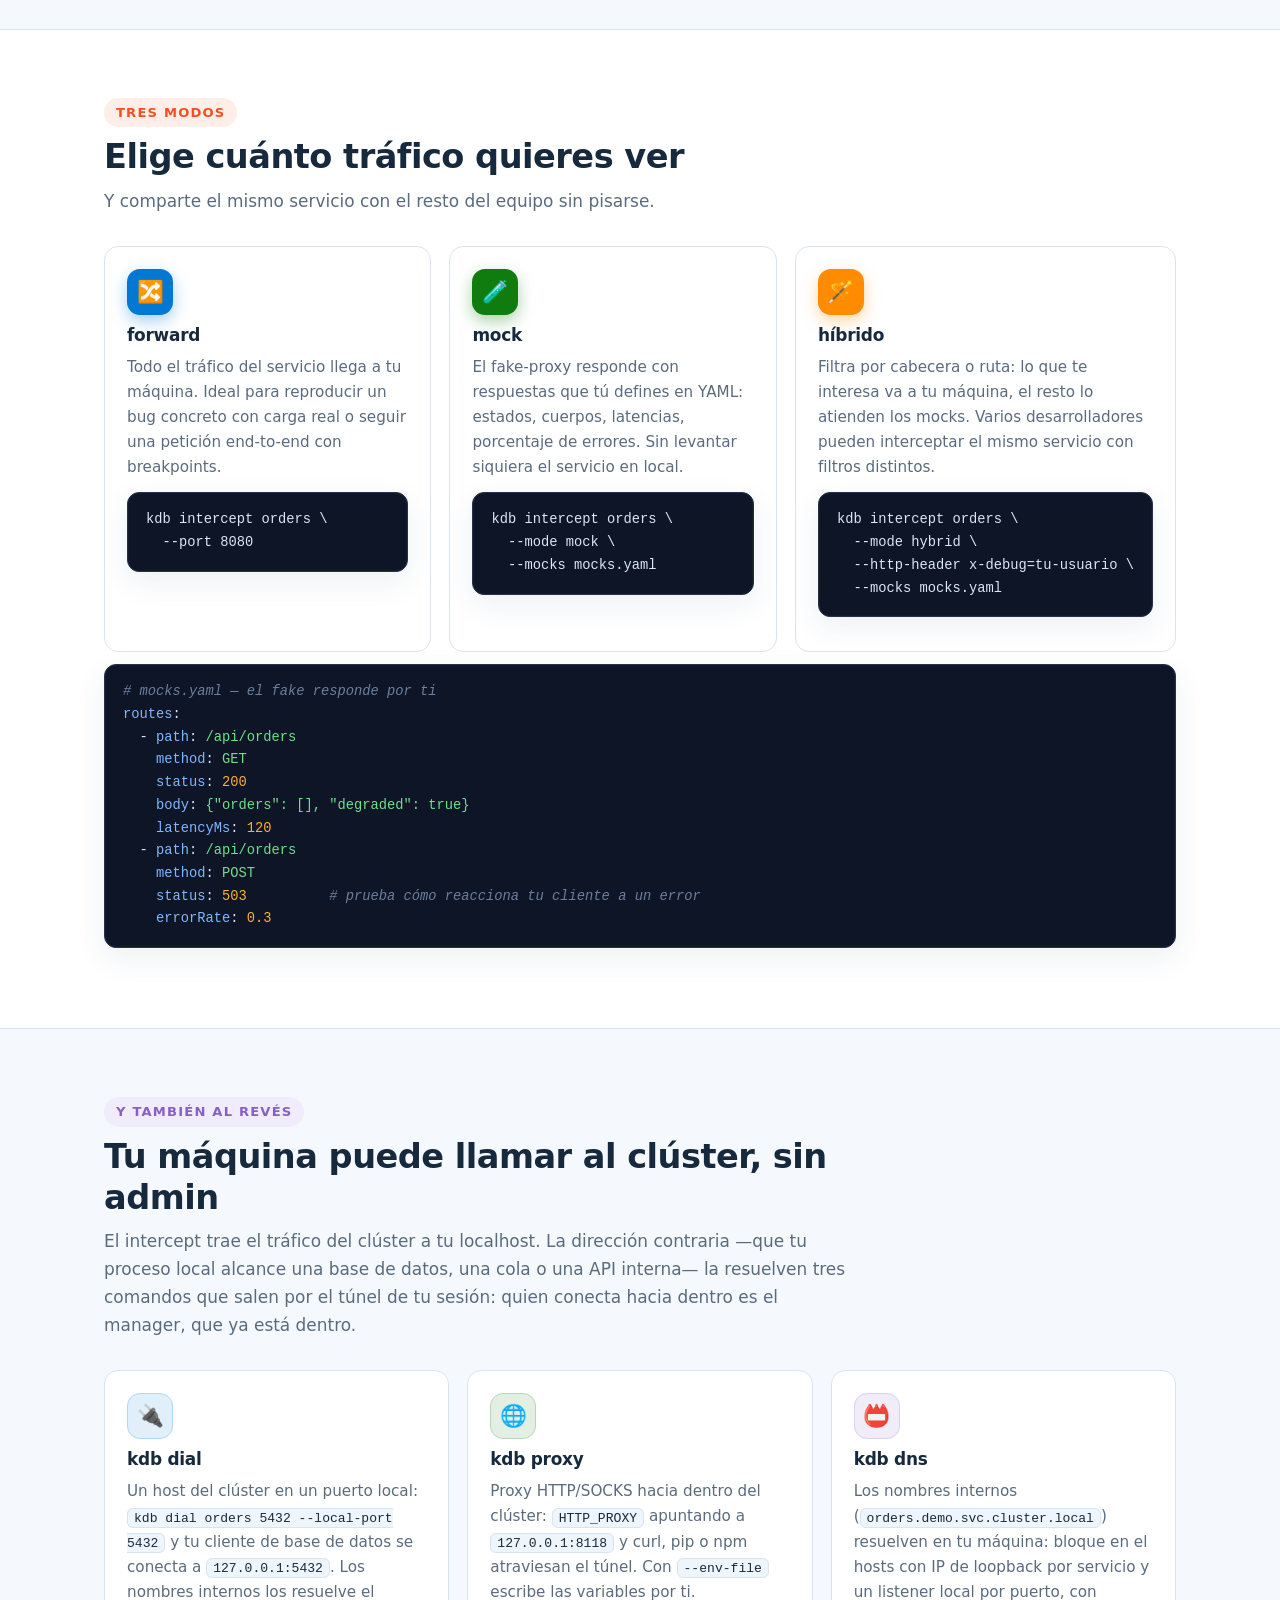
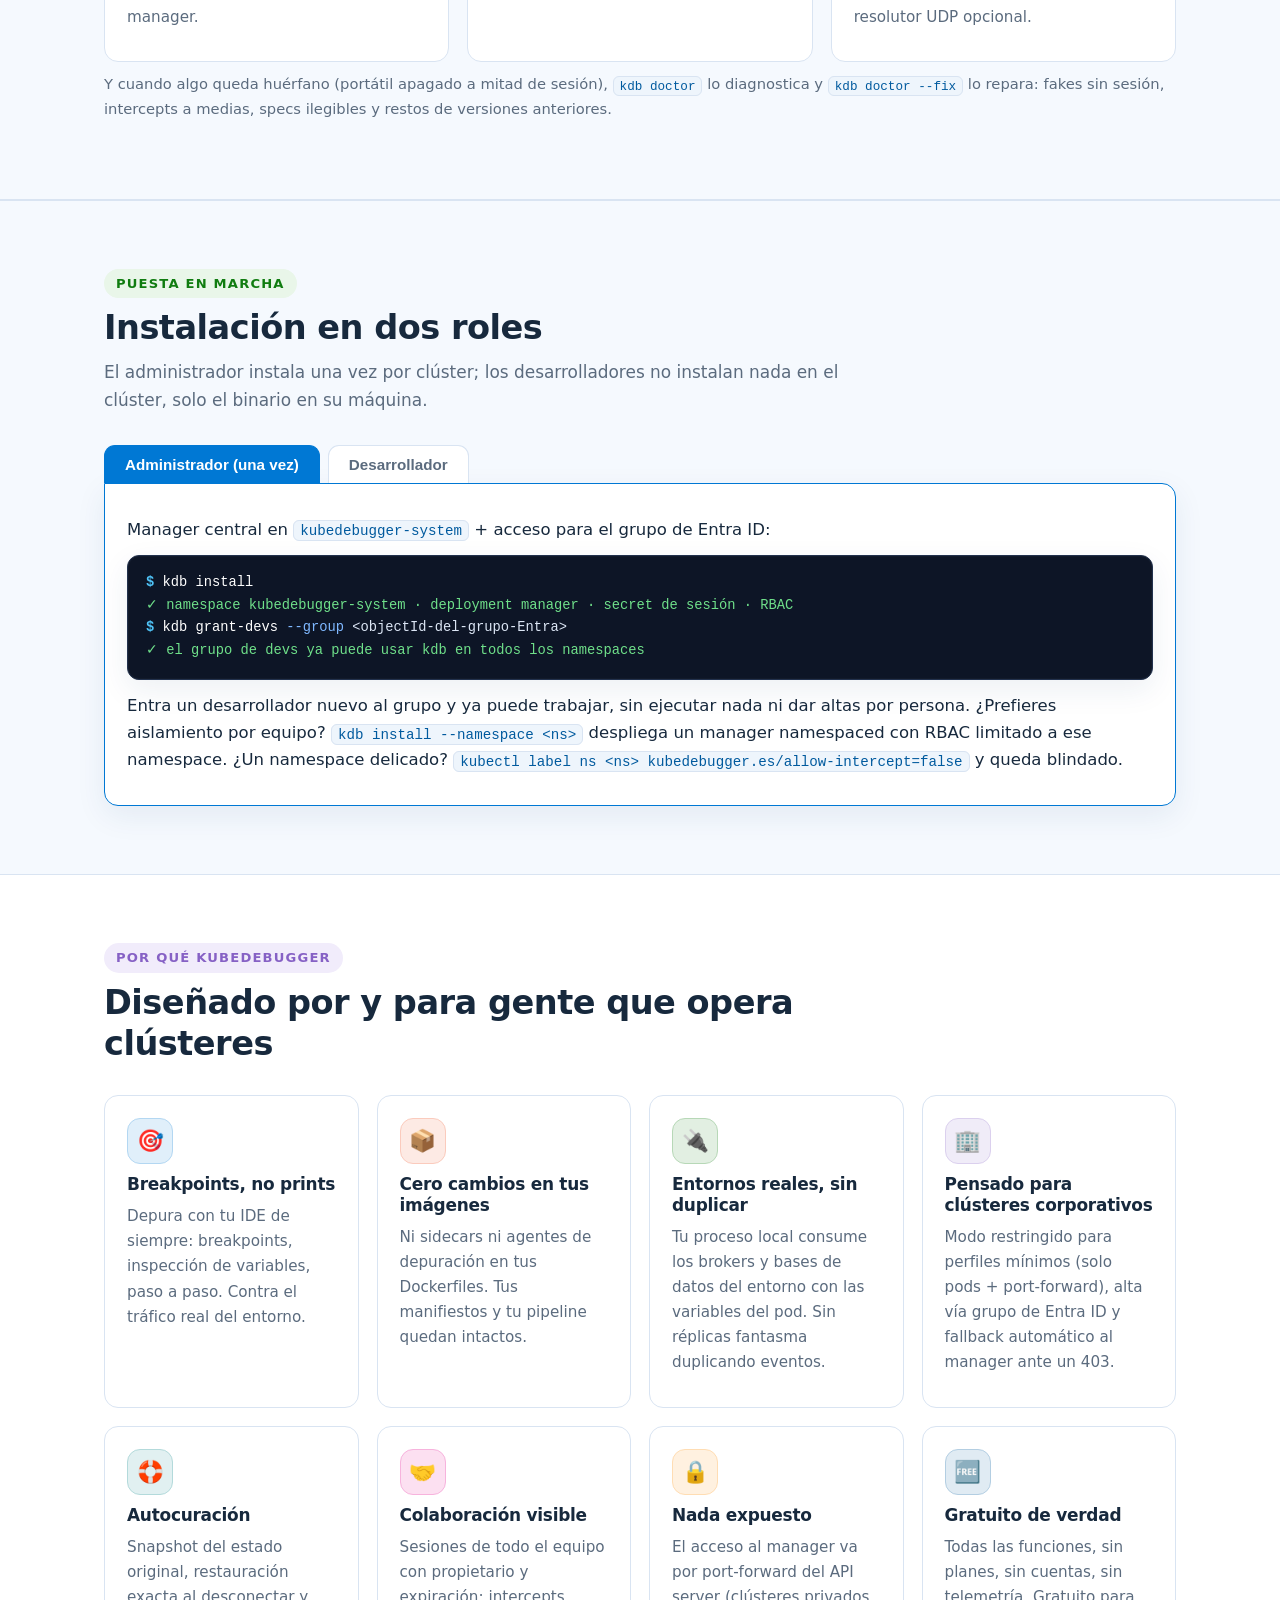
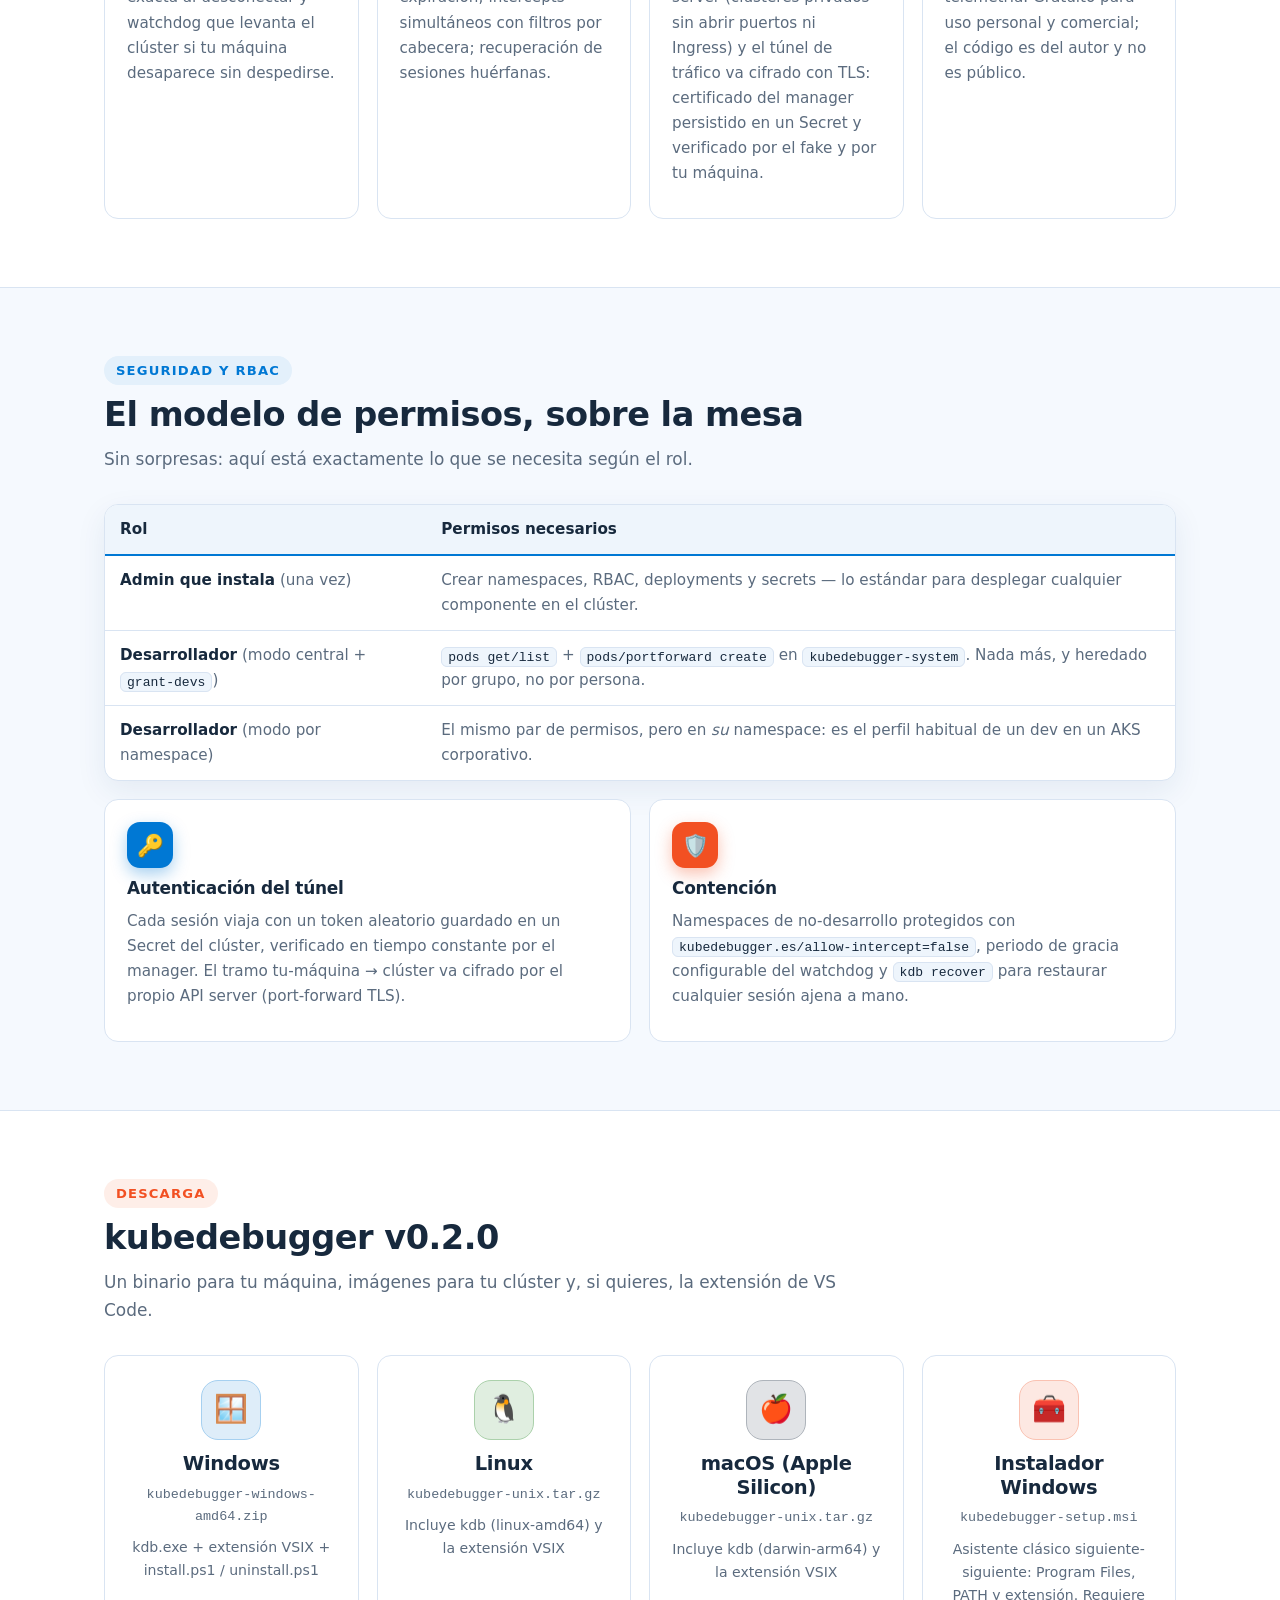
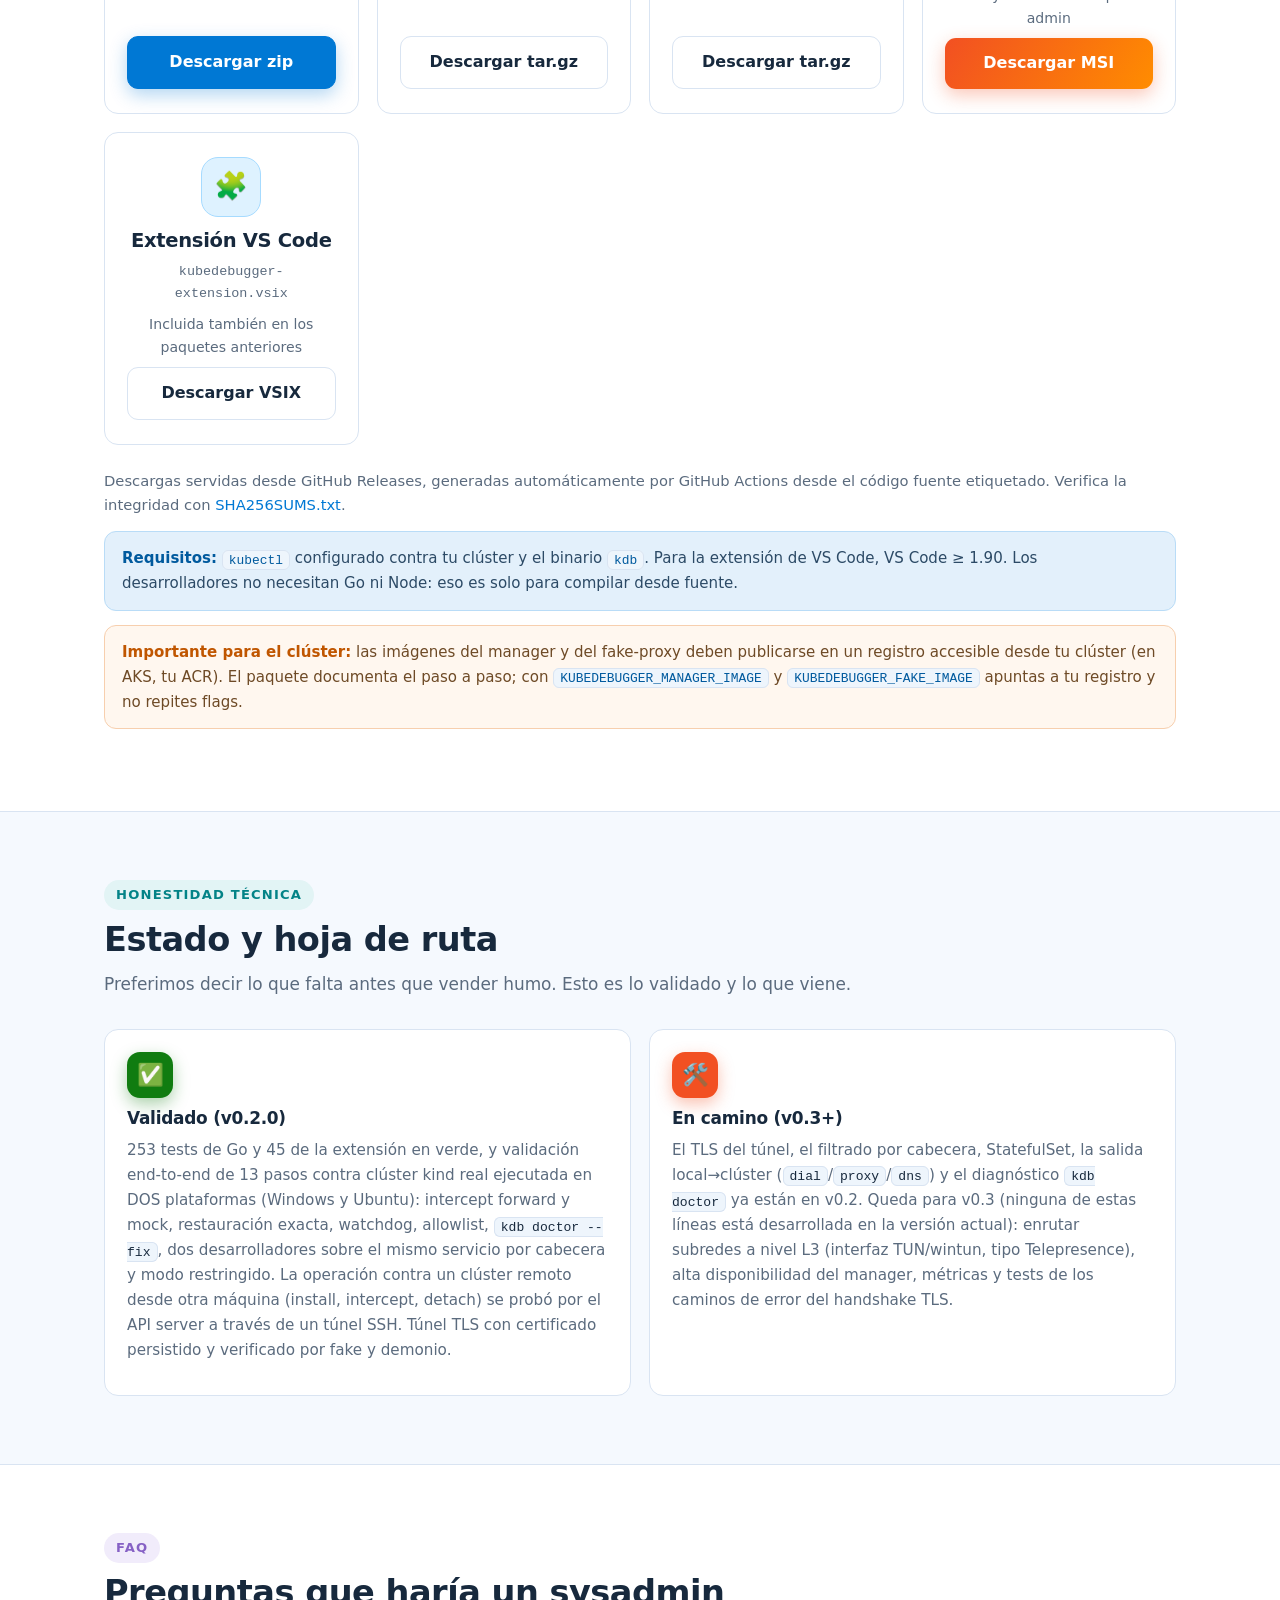
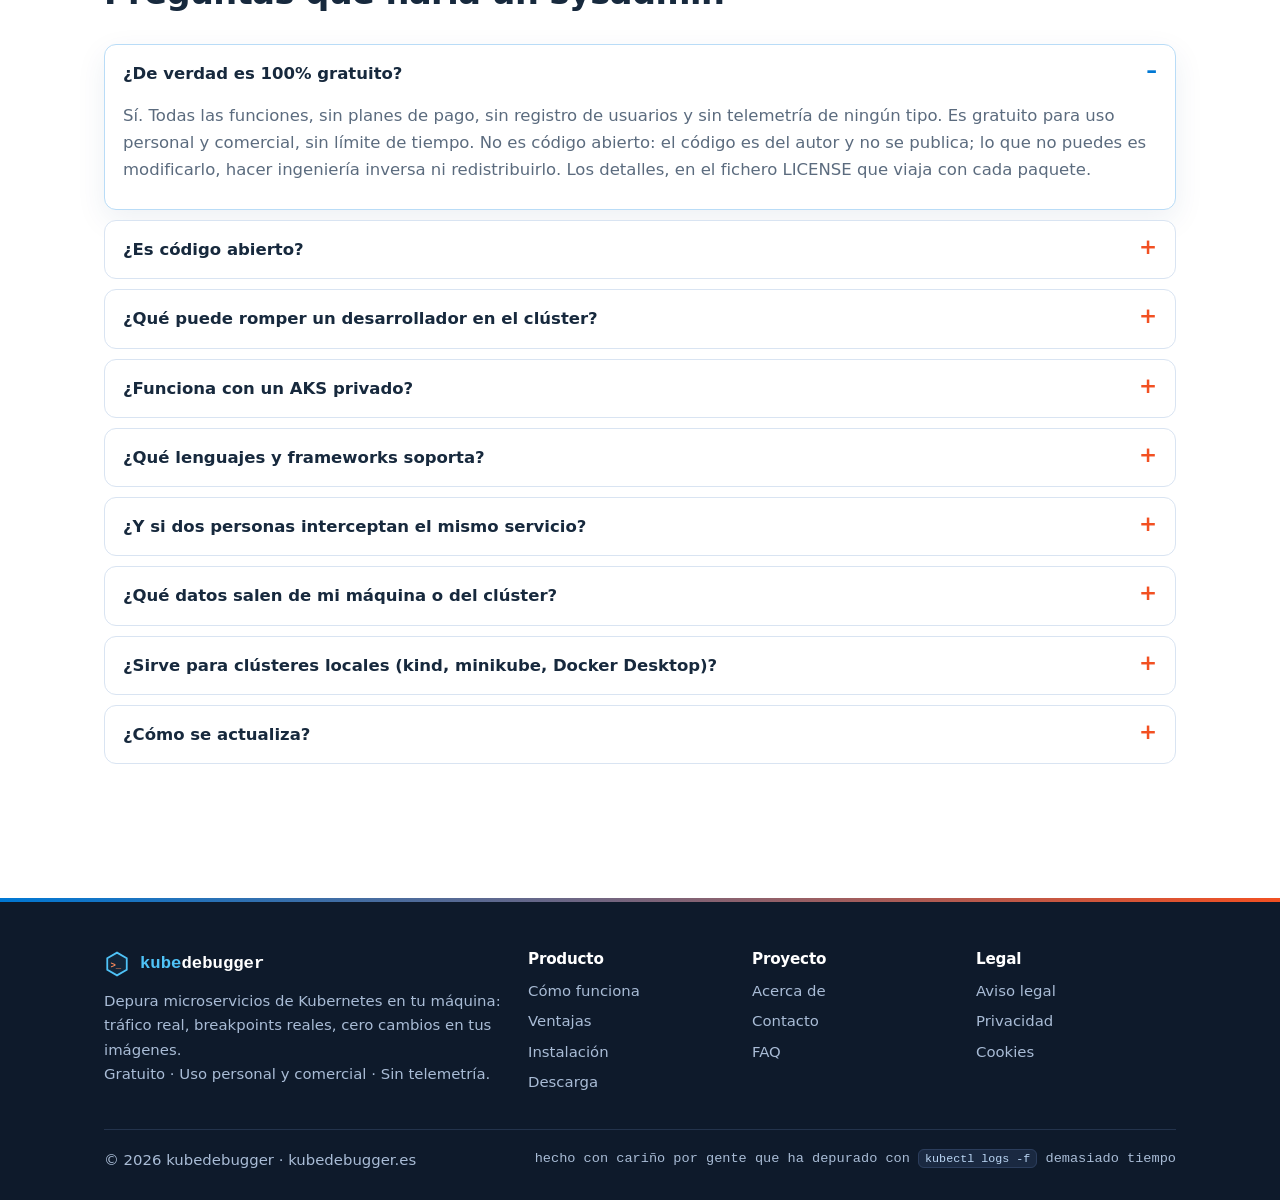
==== commit 36672e74: "Hoja de ruta: explicita que ninguna línea de v0.3 está desarrollada en la versión actual" ====
--- a/index.html
+++ b/index.html
@@ -567,7 +567,8 @@
         <p>
           El TLS del túnel, el filtrado por cabecera, StatefulSet, la salida local→clúster
           (<code>dial</code>/<code>proxy</code>/<code>dns</code>) y el diagnóstico
-          <code>kdb doctor</code> ya están en v0.2. Queda: enrutar subredes a nivel L3
+          <code>kdb doctor</code> ya están en v0.2. Queda para v0.3 (ninguna de estas
+          líneas está desarrollada en la versión actual): enrutar subredes a nivel L3
           (interfaz TUN/wintun, tipo Telepresence), alta disponibilidad del manager,
           métricas y tests de los caminos de error del handshake TLS.
         </p>
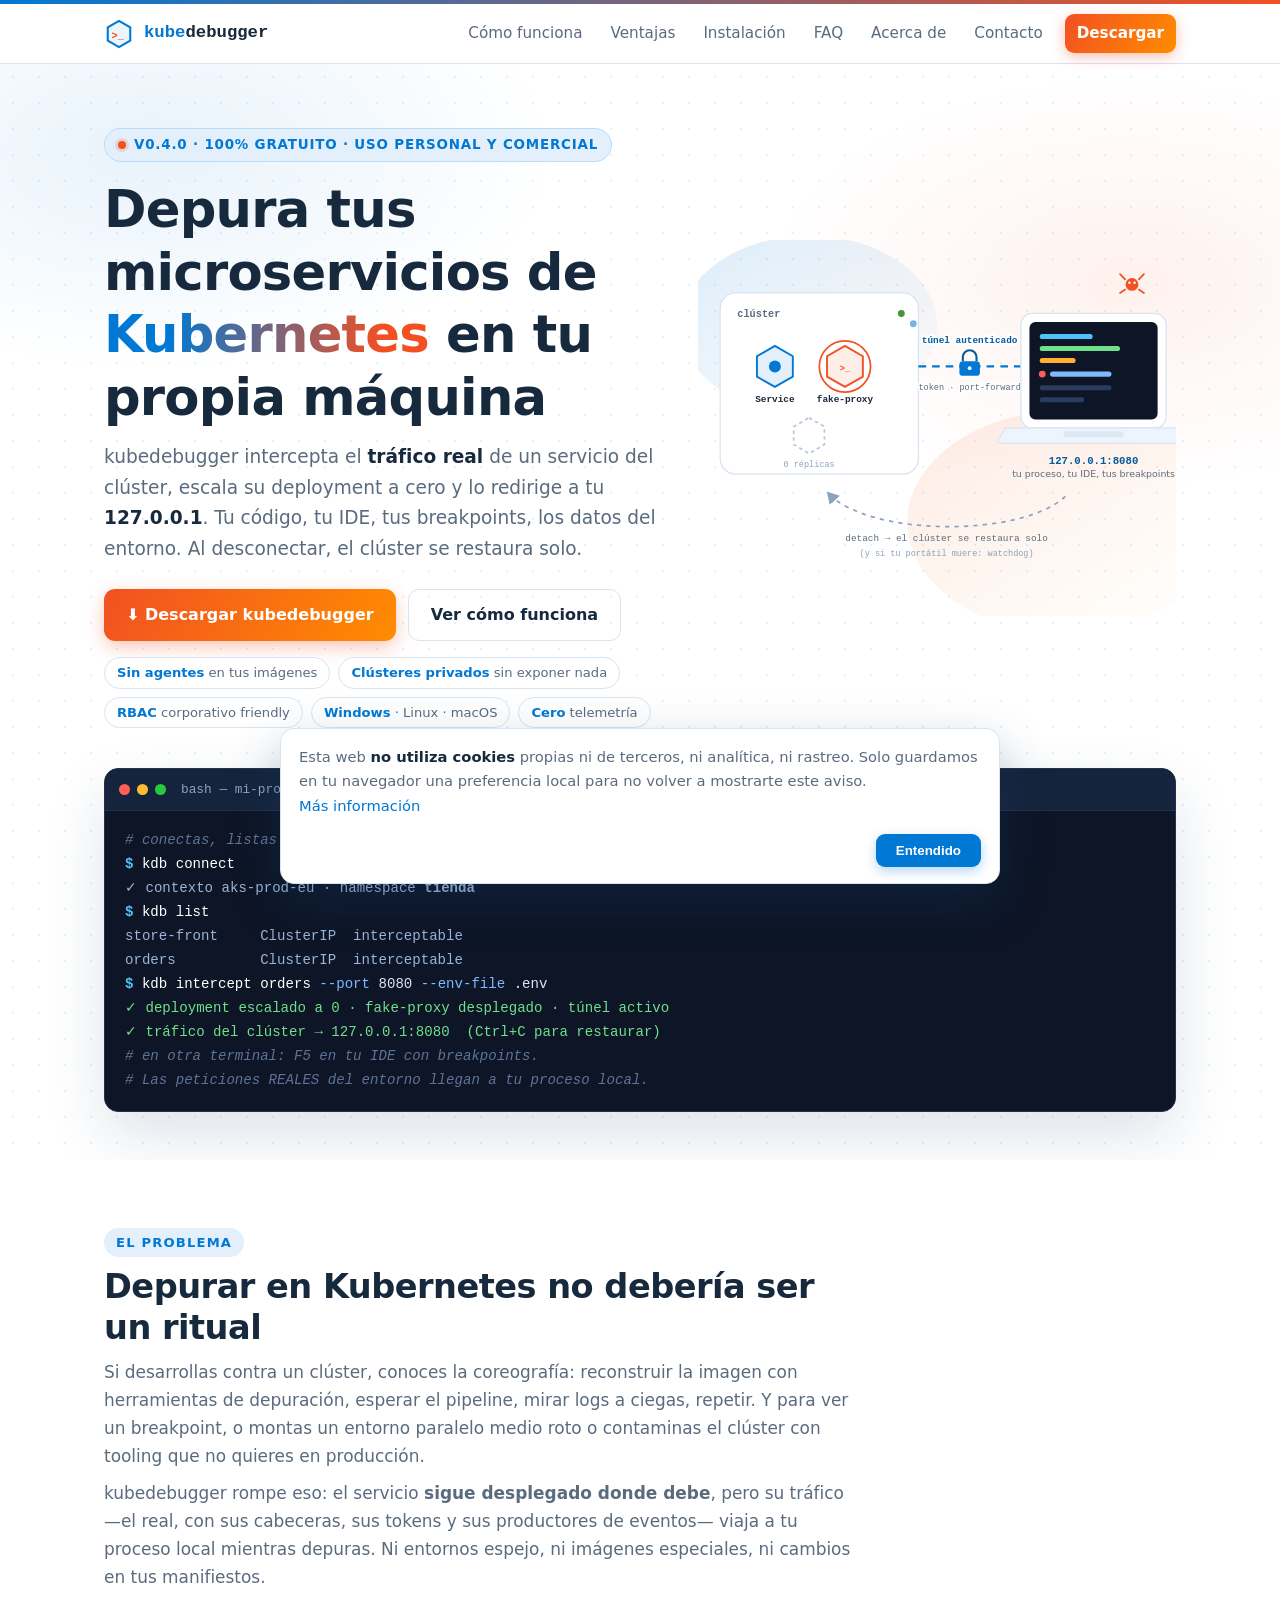
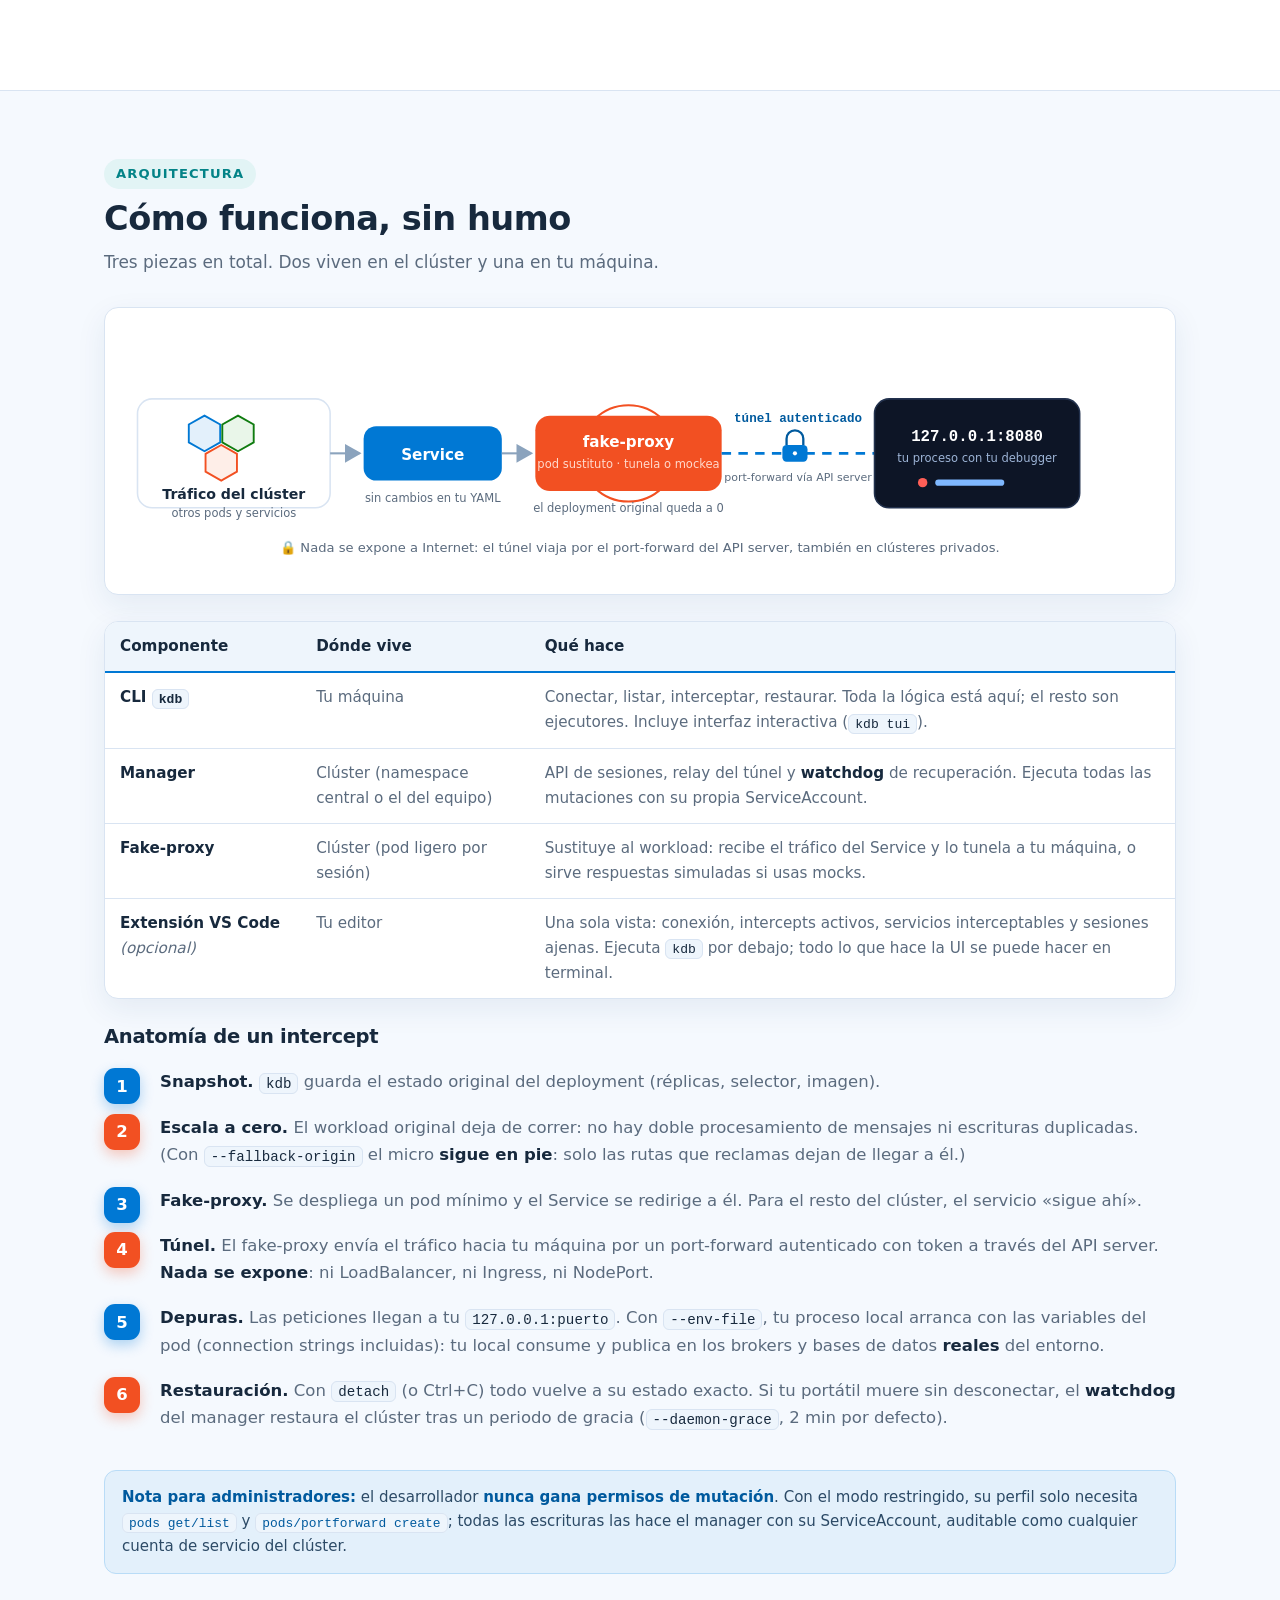
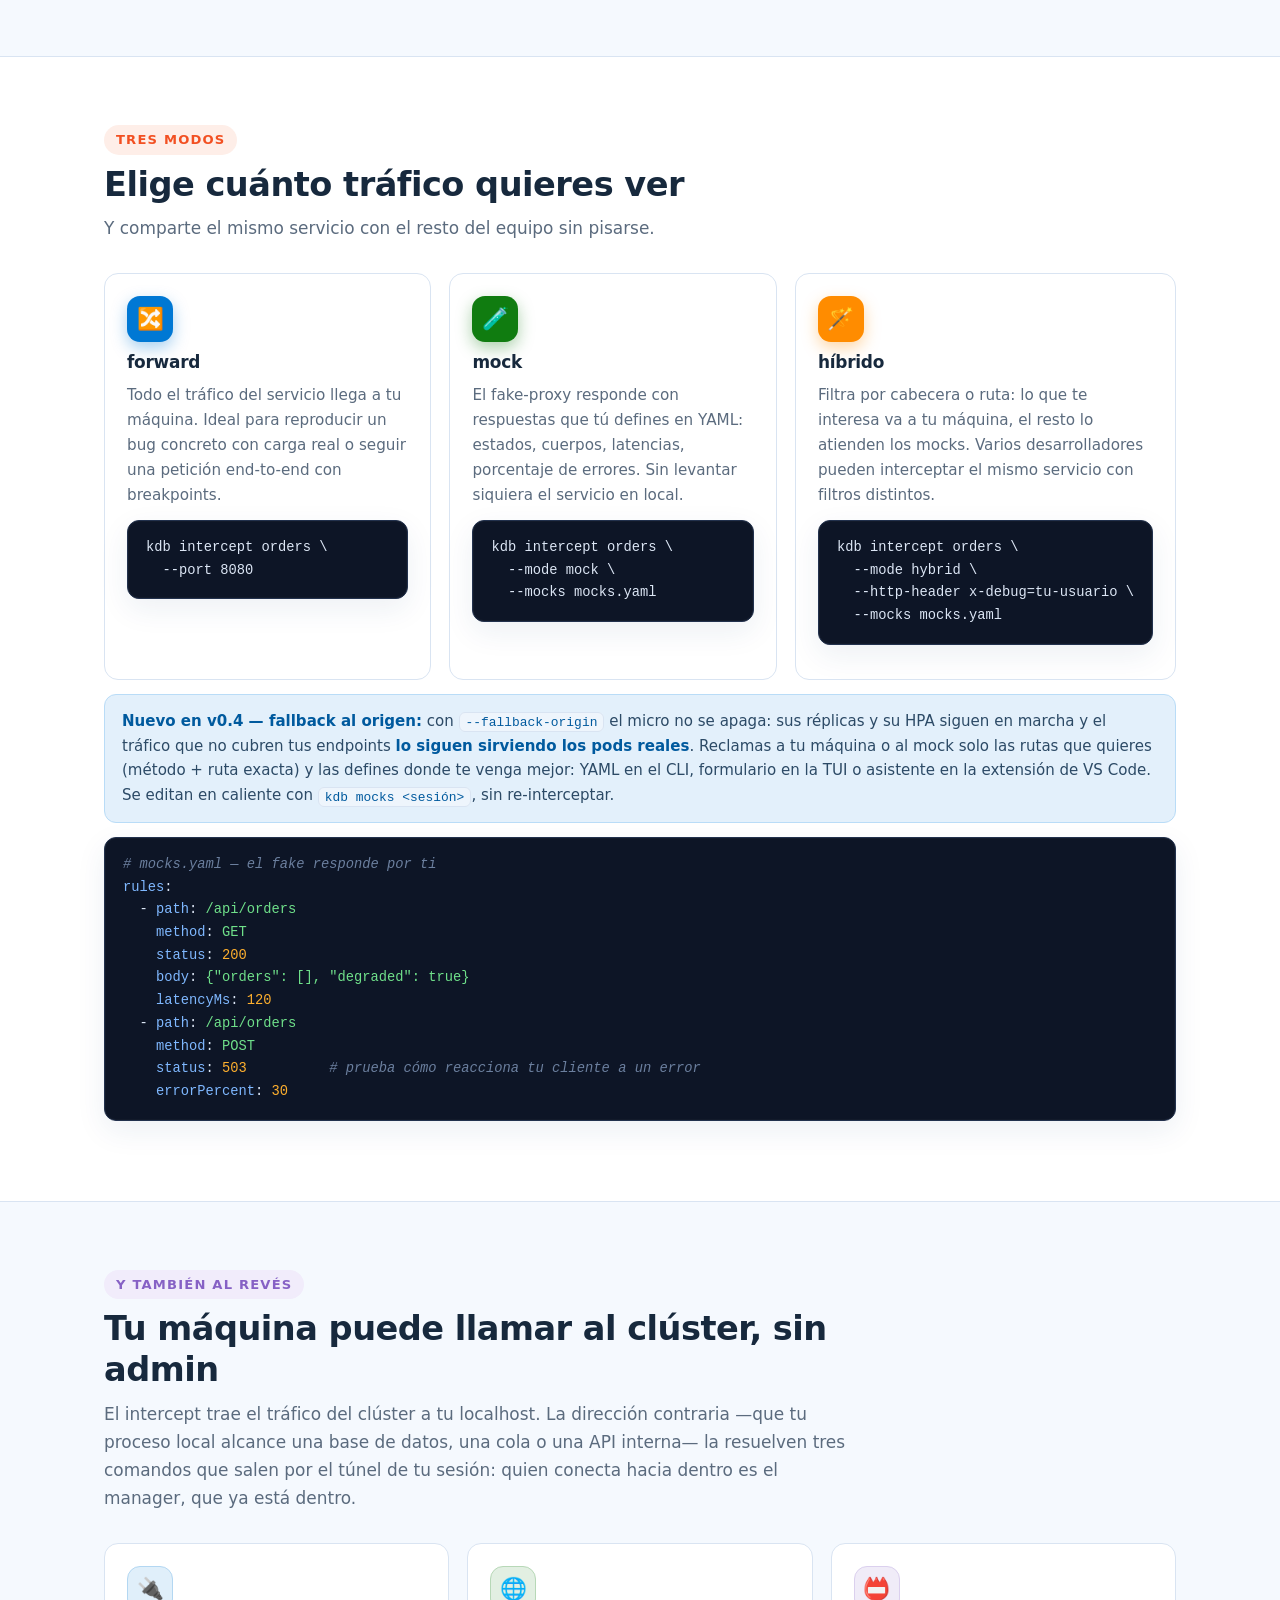
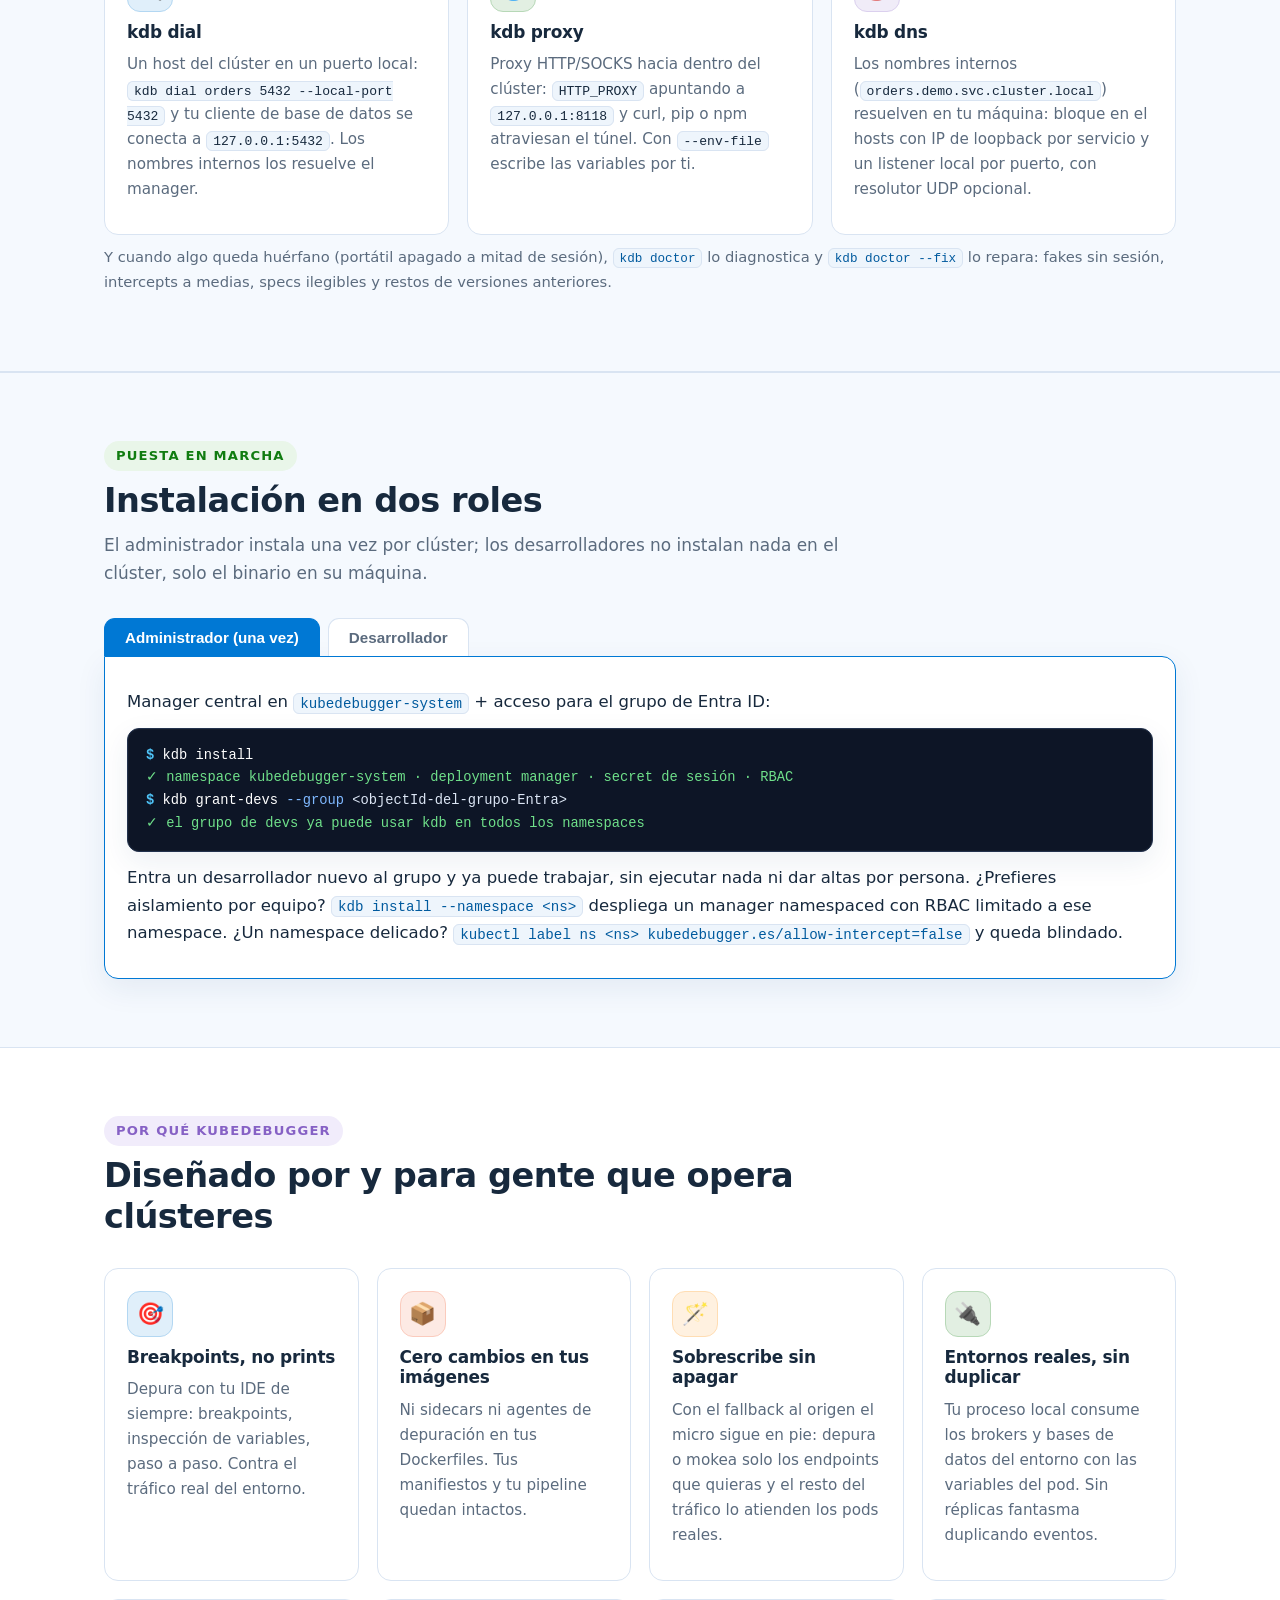
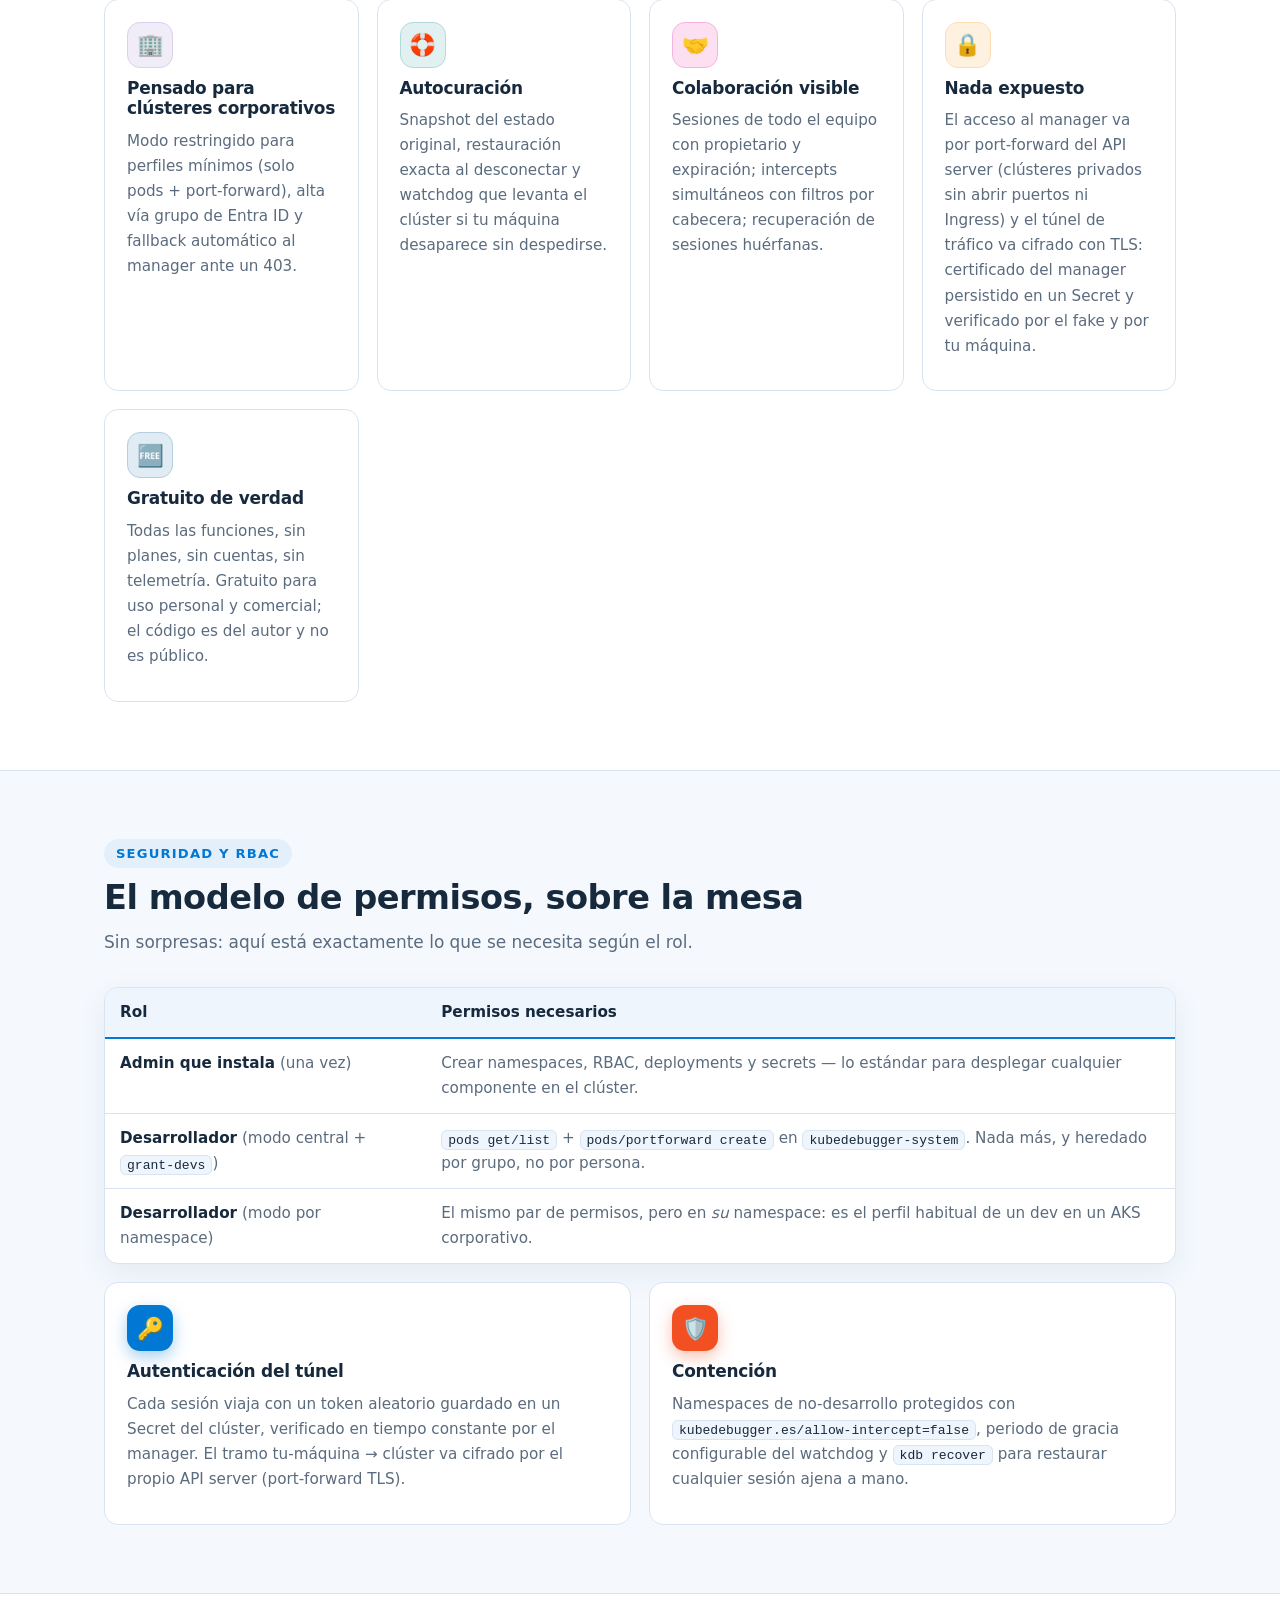
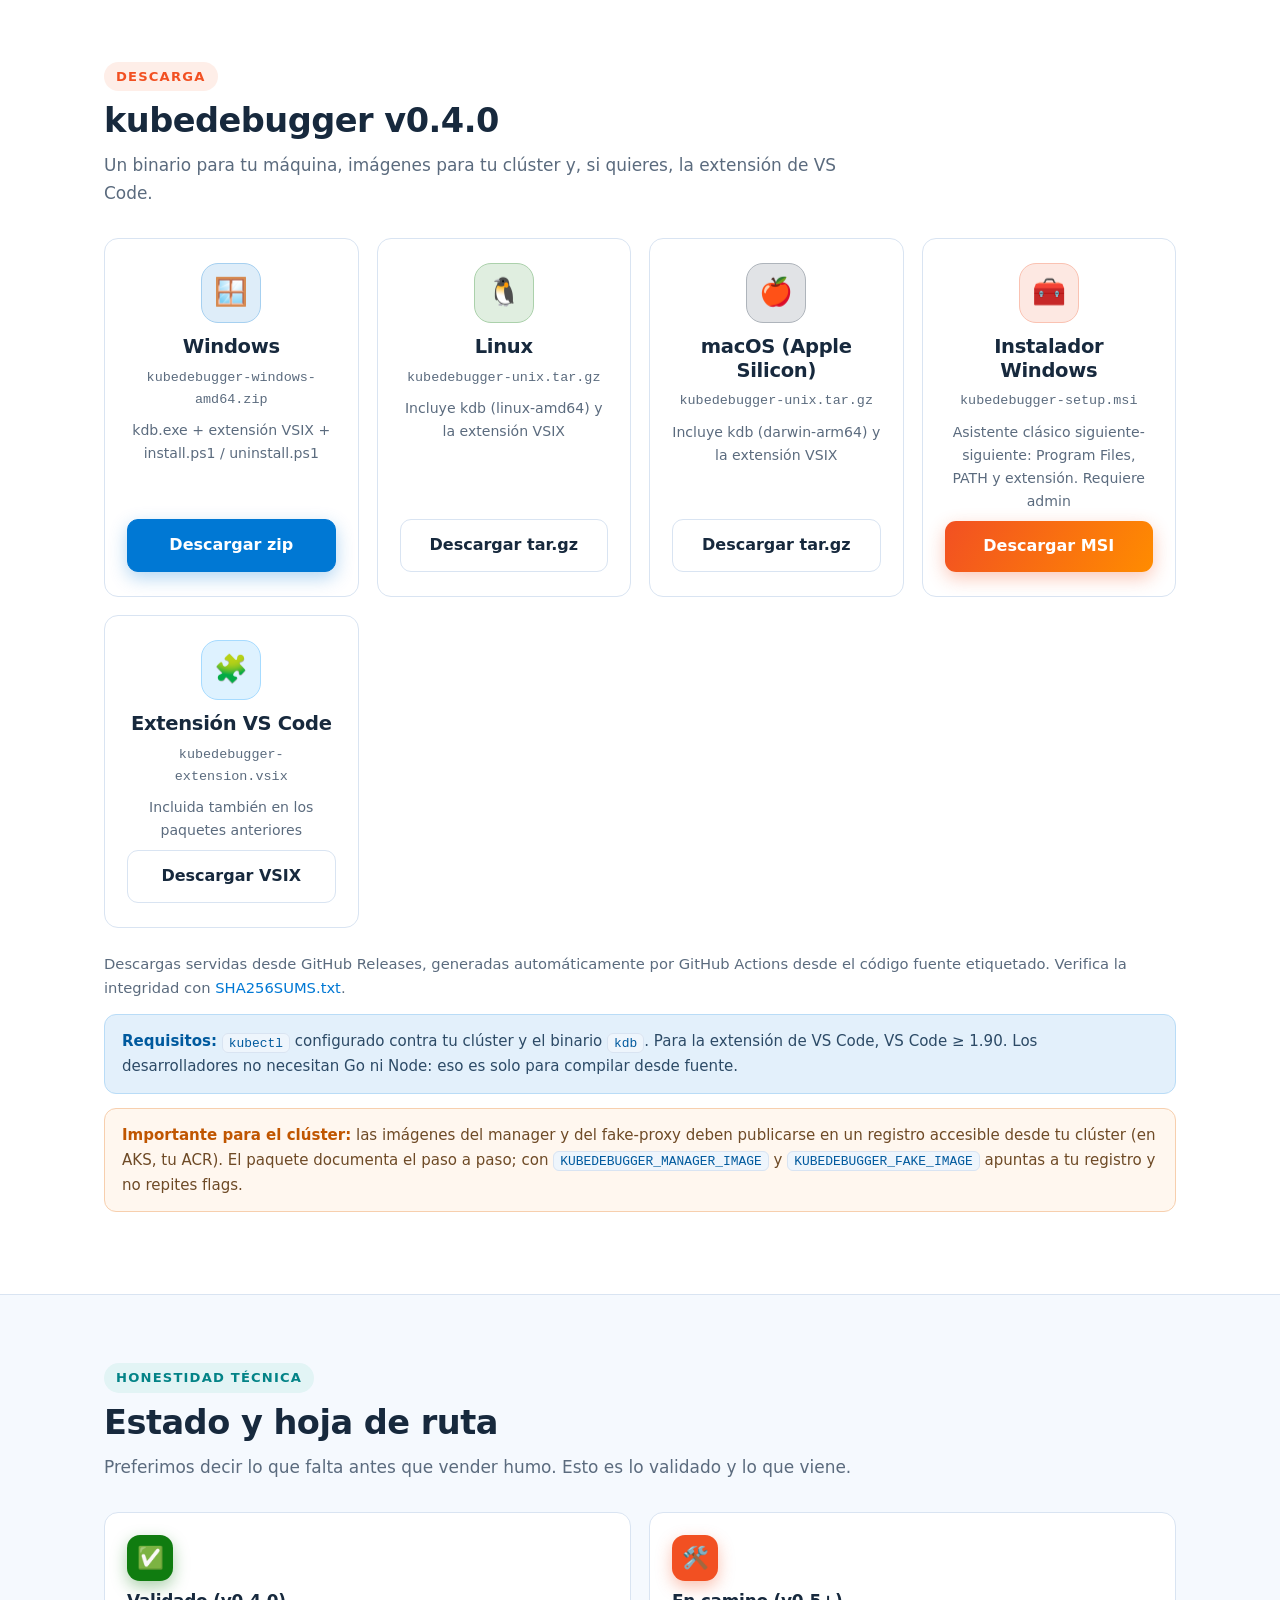
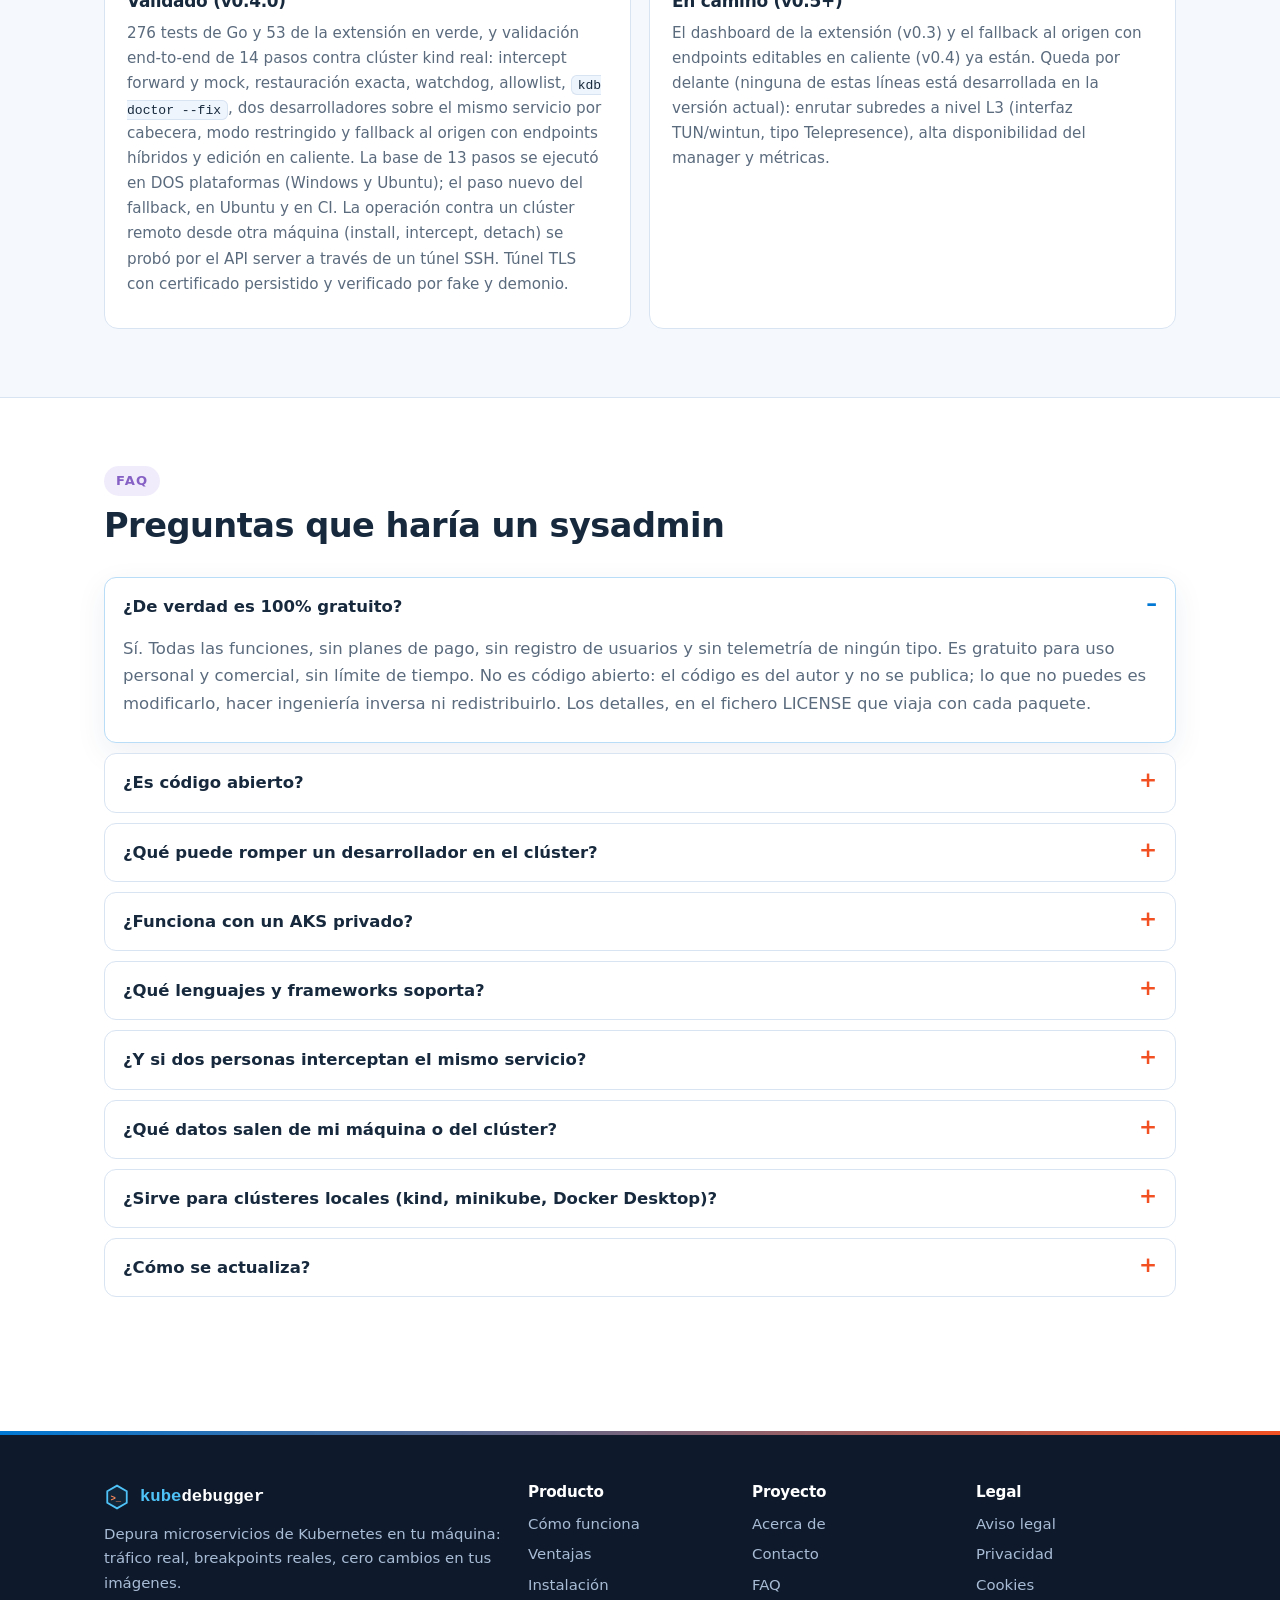
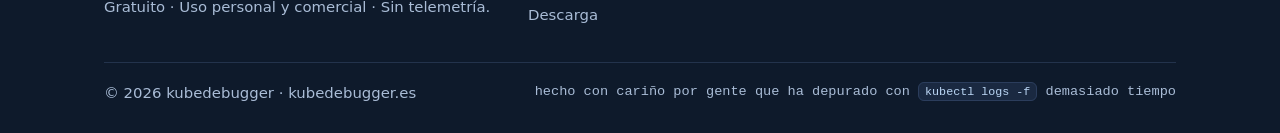
==== commit f948cca1: "Web a v0.4.0: fallback al origen (micro en pie, endpoints editables en caliente), validación actuali" ====
--- a/index.html
+++ b/index.html
@@ -44,7 +44,7 @@
   <div class="container">
     <div class="hero-grid">
       <div>
-        <span class="kicker"><span class="dot"></span> v0.2.0 · 100% gratuito · uso personal y comercial</span>
+        <span class="kicker"><span class="dot"></span> v0.4.0 · 100% gratuito · uso personal y comercial</span>
         <h1>Depura tus microservicios de <em>Kubernetes</em> en tu propia máquina</h1>
         <p class="lead">
           kubedebugger intercepta el <b>tráfico real</b> de un servicio del clúster, escala
@@ -285,7 +285,7 @@
     <h3>Anatomía de un intercept</h3>
     <ol class="steps">
       <li><b>Snapshot.</b> <code>kdb</code> guarda el estado original del deployment (réplicas, selector, imagen).</li>
-      <li><b>Escala a cero.</b> El workload original deja de correr: no hay doble procesamiento de mensajes ni escrituras duplicadas.</li>
+      <li><b>Escala a cero.</b> El workload original deja de correr: no hay doble procesamiento de mensajes ni escrituras duplicadas. (Con <code>--fallback-origin</code> el micro <b>sigue en pie</b>: solo las rutas que reclamas dejan de llegar a él.)</li>
       <li><b>Fake-proxy.</b> Se despliega un pod mínimo y el Service se redirige a él. Para el resto del clúster, el servicio «sigue ahí».</li>
       <li><b>Túnel.</b> El fake-proxy envía el tráfico hacia tu máquina por un port-forward autenticado con token a través del API server. <b>Nada se expone</b>: ni LoadBalancer, ni Ingress, ni NodePort.</li>
       <li><b>Depuras.</b> Las peticiones llegan a tu <code>127.0.0.1:puerto</code>. Con <code>--env-file</code>, tu proceso local arranca con las variables del pod (connection strings incluidas): tu local consume y publica en los brokers y bases de datos <b>reales</b> del entorno.</li>
@@ -337,8 +337,17 @@
       </div>
     </div>
 
+    <div class="note">
+      <b>Nuevo en v0.4 — fallback al origen:</b> con <code>--fallback-origin</code> el micro
+      no se apaga: sus réplicas y su HPA siguen en marcha y el tráfico que no cubren tus
+      endpoints <b>lo siguen sirviendo los pods reales</b>. Reclamas a tu máquina o al mock
+      solo las rutas que quieres (método + ruta exacta) y las defines donde te venga mejor:
+      YAML en el CLI, formulario en la TUI o asistente en la extensión de VS Code. Se editan
+      en caliente con <code>kdb mocks &lt;sesión&gt;</code>, sin re-interceptar.
+    </div>
+
     <pre class="code"><span class="c"># mocks.yaml — el fake responde por ti</span>
-<span class="k">routes</span>:
+<span class="k">rules</span>:
   - <span class="k">path</span>: <span class="s">/api/orders</span>
     <span class="k">method</span>: <span class="s">GET</span>
     <span class="k">status</span>: <span class="a">200</span>
@@ -347,7 +356,7 @@
   - <span class="k">path</span>: <span class="s">/api/orders</span>
     <span class="k">method</span>: <span class="s">POST</span>
     <span class="k">status</span>: <span class="a">503</span>          <span class="c"># prueba cómo reacciona tu cliente a un error</span>
-    <span class="k">errorRate</span>: <span class="a">0.3</span></pre>
+    <span class="k">errorPercent</span>: <span class="a">30</span></pre>
   </div>
 </section>
 
@@ -429,6 +438,7 @@
     <div class="grid c4">
       <div class="card" style="--c:#0078d4"><div class="icon-chip soft">🎯</div><h3>Breakpoints, no prints</h3><p>Depura con tu IDE de siempre: breakpoints, inspección de variables, paso a paso. Contra el tráfico real del entorno.</p></div>
       <div class="card" style="--c:#f25022"><div class="icon-chip soft">📦</div><h3>Cero cambios en tus imágenes</h3><p>Ni sidecars ni agentes de depuración en tus Dockerfiles. Tus manifiestos y tu pipeline quedan intactos.</p></div>
+      <div class="card" style="--c:#ff8c00"><div class="icon-chip soft">🪄</div><h3>Sobrescribe sin apagar</h3><p>Con el fallback al origen el micro sigue en pie: depura o mokea solo los endpoints que quieras y el resto del tráfico lo atienden los pods reales.</p></div>
       <div class="card" style="--c:#107c10"><div class="icon-chip soft">🔌</div><h3>Entornos reales, sin duplicar</h3><p>Tu proceso local consume los brokers y bases de datos del entorno con las variables del pod. Sin réplicas fantasma duplicando eventos.</p></div>
       <div class="card" style="--c:#8661c5"><div class="icon-chip soft">🏢</div><h3>Pensado para clústeres corporativos</h3><p>Modo restringido para perfiles mínimos (solo pods + port-forward), alta vía grupo de Entra ID y fallback automático al manager ante un 403.</p></div>
       <div class="card" style="--c:#038387"><div class="icon-chip soft">🛟</div><h3>Autocuración</h3><p>Snapshot del estado original, restauración exacta al desconectar y watchdog que levanta el clúster si tu máquina desaparece sin despedirse.</p></div>
@@ -477,7 +487,7 @@
   <div class="container">
     <div class="section-head">
       <span class="tag flame">Descarga</span>
-      <h2>kubedebugger v0.2.0</h2>
+      <h2>kubedebugger v0.4.0</h2>
       <p>Un binario para tu máquina, imágenes para tu clúster y, si quieres, la extensión de VS Code.</p>
     </div>
 
@@ -550,27 +560,28 @@
     <div class="grid c2">
       <div class="card" style="--c:#107c10">
         <div class="icon-chip">✅</div>
-        <h3>Validado (v0.2.0)</h3>
+        <h3>Validado (v0.4.0)</h3>
         <p>
-          253 tests de Go y 45 de la extensión en verde, y validación end-to-end de 13
-          pasos contra clúster kind real ejecutada en DOS plataformas (Windows y Ubuntu):
-          intercept forward y mock, restauración exacta, watchdog, allowlist,
-          <code>kdb doctor --fix</code>, dos desarrolladores sobre el mismo servicio por
-          cabecera y modo restringido. La operación contra un clúster remoto desde otra
-          máquina (install, intercept, detach) se probó por el API server a través de un
-          túnel SSH. Túnel TLS con certificado persistido y verificado por fake y demonio.
+          276 tests de Go y 53 de la extensión en verde, y validación end-to-end de 14
+          pasos contra clúster kind real: intercept forward y mock, restauración exacta,
+          watchdog, allowlist, <code>kdb doctor --fix</code>, dos desarrolladores sobre el
+          mismo servicio por cabecera, modo restringido y fallback al origen con endpoints
+          híbridos y edición en caliente. La base de 13 pasos se ejecutó en DOS plataformas
+          (Windows y Ubuntu); el paso nuevo del fallback, en Ubuntu y en CI. La operación
+          contra un clúster remoto desde otra máquina (install, intercept, detach) se probó
+          por el API server a través de un túnel SSH. Túnel TLS con certificado persistido y
+          verificado por fake y demonio.
         </p>
       </div>
       <div class="card" style="--c:#f25022">
         <div class="icon-chip">🛠️</div>
-        <h3>En camino (v0.3+)</h3>
+        <h3>En camino (v0.5+)</h3>
         <p>
-          El TLS del túnel, el filtrado por cabecera, StatefulSet, la salida local→clúster
-          (<code>dial</code>/<code>proxy</code>/<code>dns</code>) y el diagnóstico
-          <code>kdb doctor</code> ya están en v0.2. Queda para v0.3 (ninguna de estas
+          El dashboard de la extensión (v0.3) y el fallback al origen con endpoints
+          editables en caliente (v0.4) ya están. Queda por delante (ninguna de estas
           líneas está desarrollada en la versión actual): enrutar subredes a nivel L3
-          (interfaz TUN/wintun, tipo Telepresence), alta disponibilidad del manager,
-          métricas y tests de los caminos de error del handshake TLS.
+          (interfaz TUN/wintun, tipo Telepresence), alta disponibilidad del manager
+          y métricas.
         </p>
       </div>
     </div>
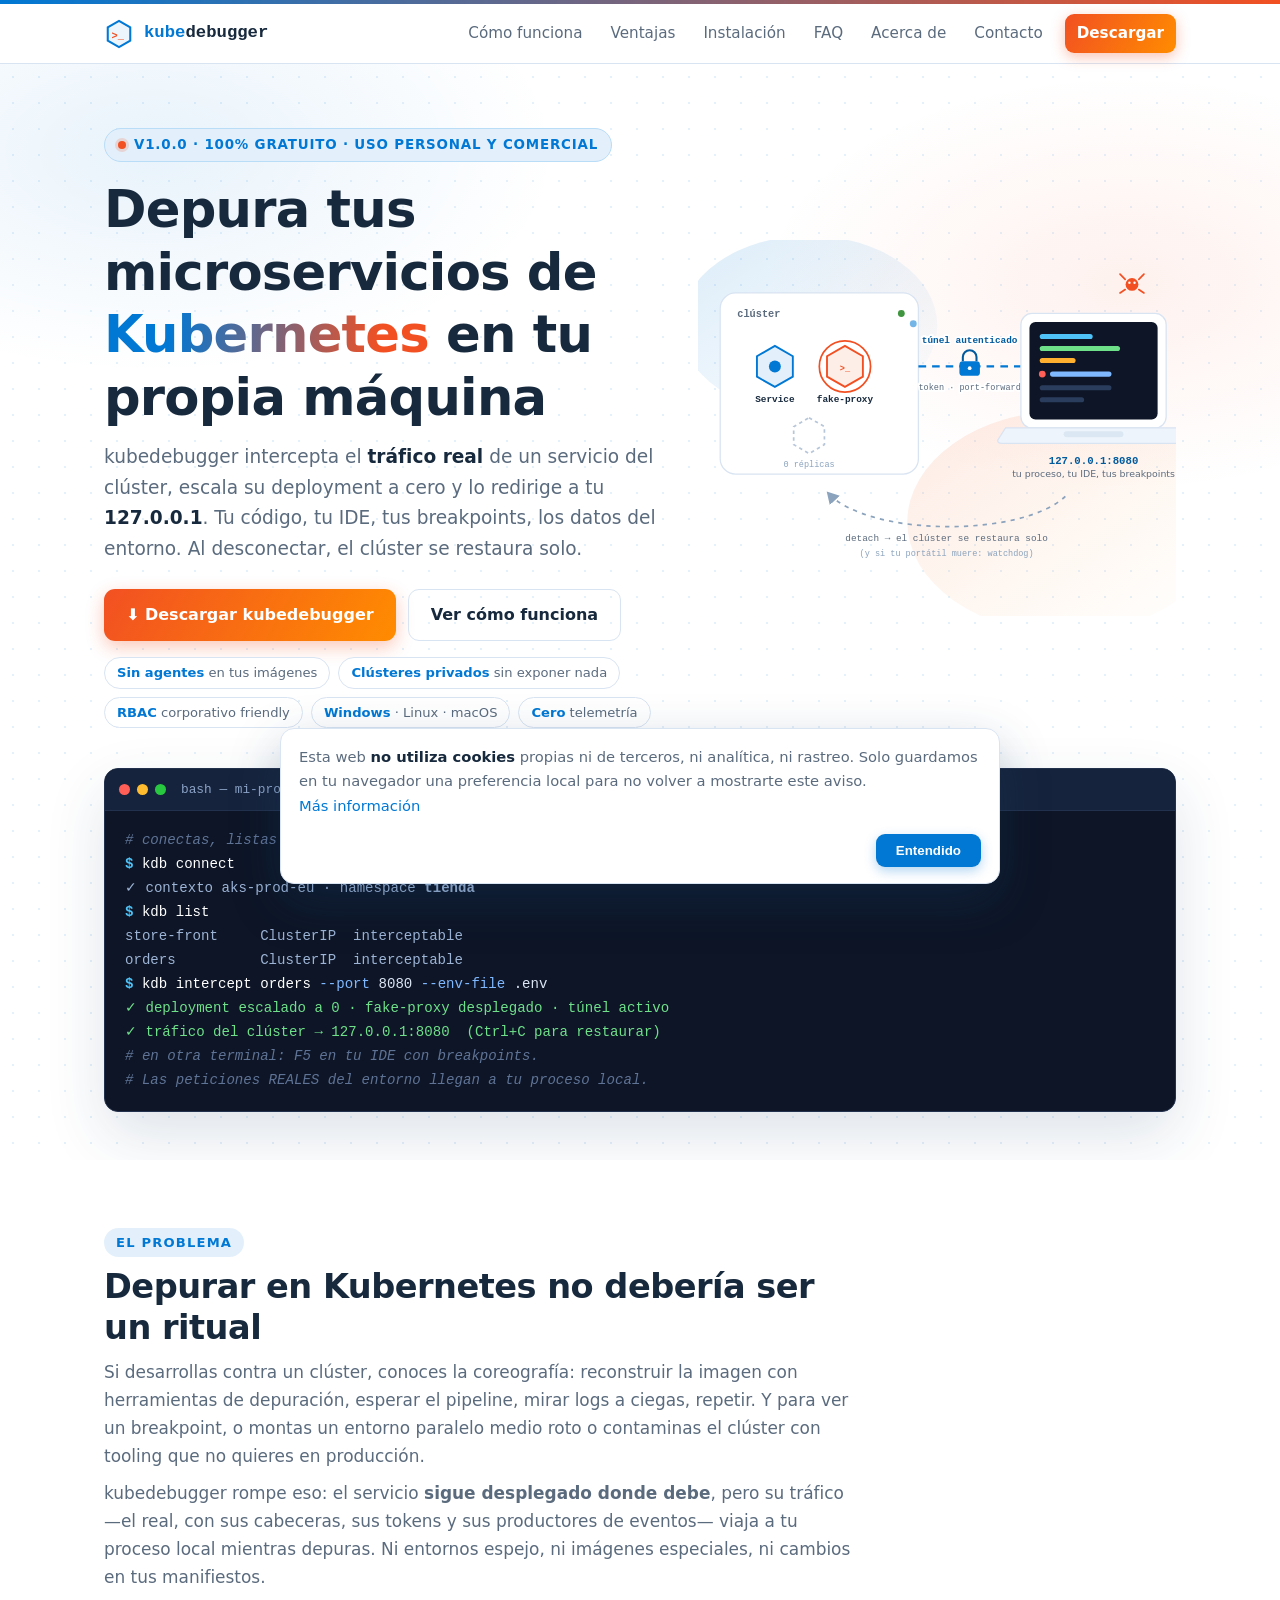
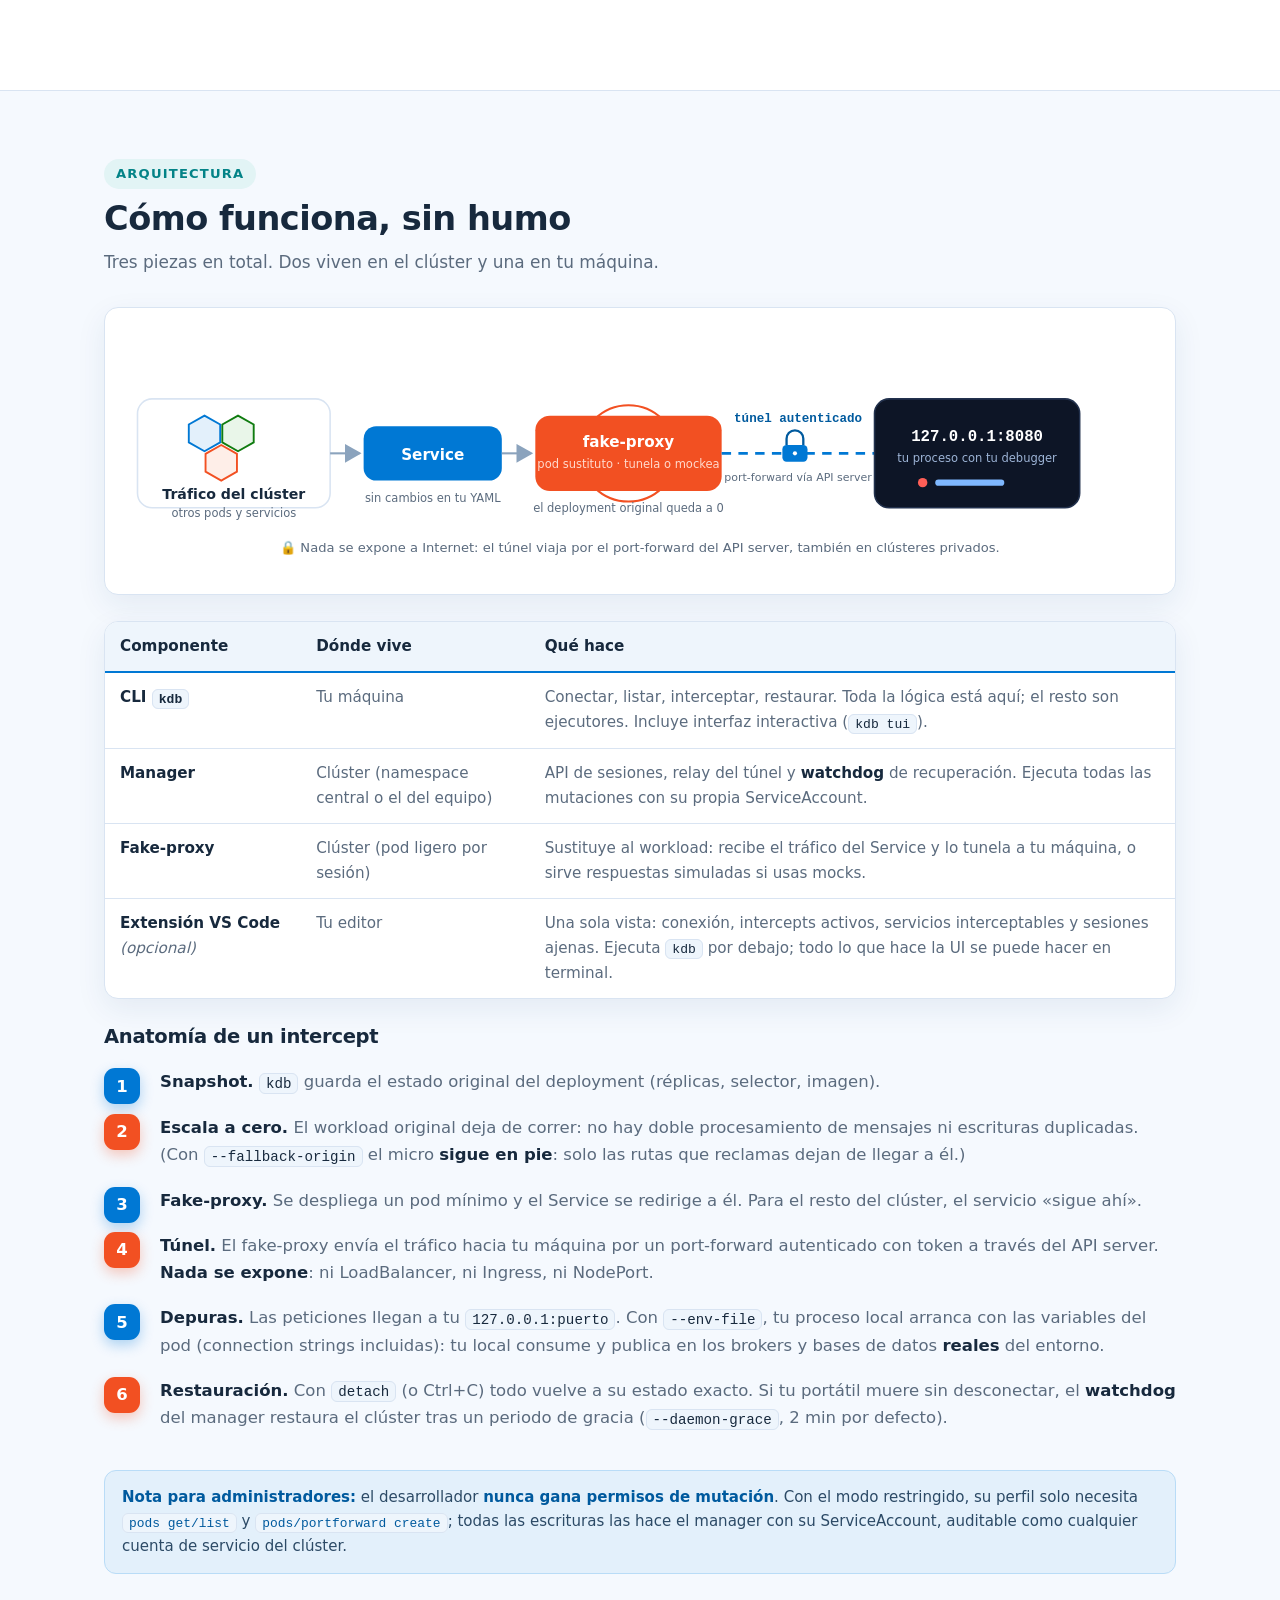
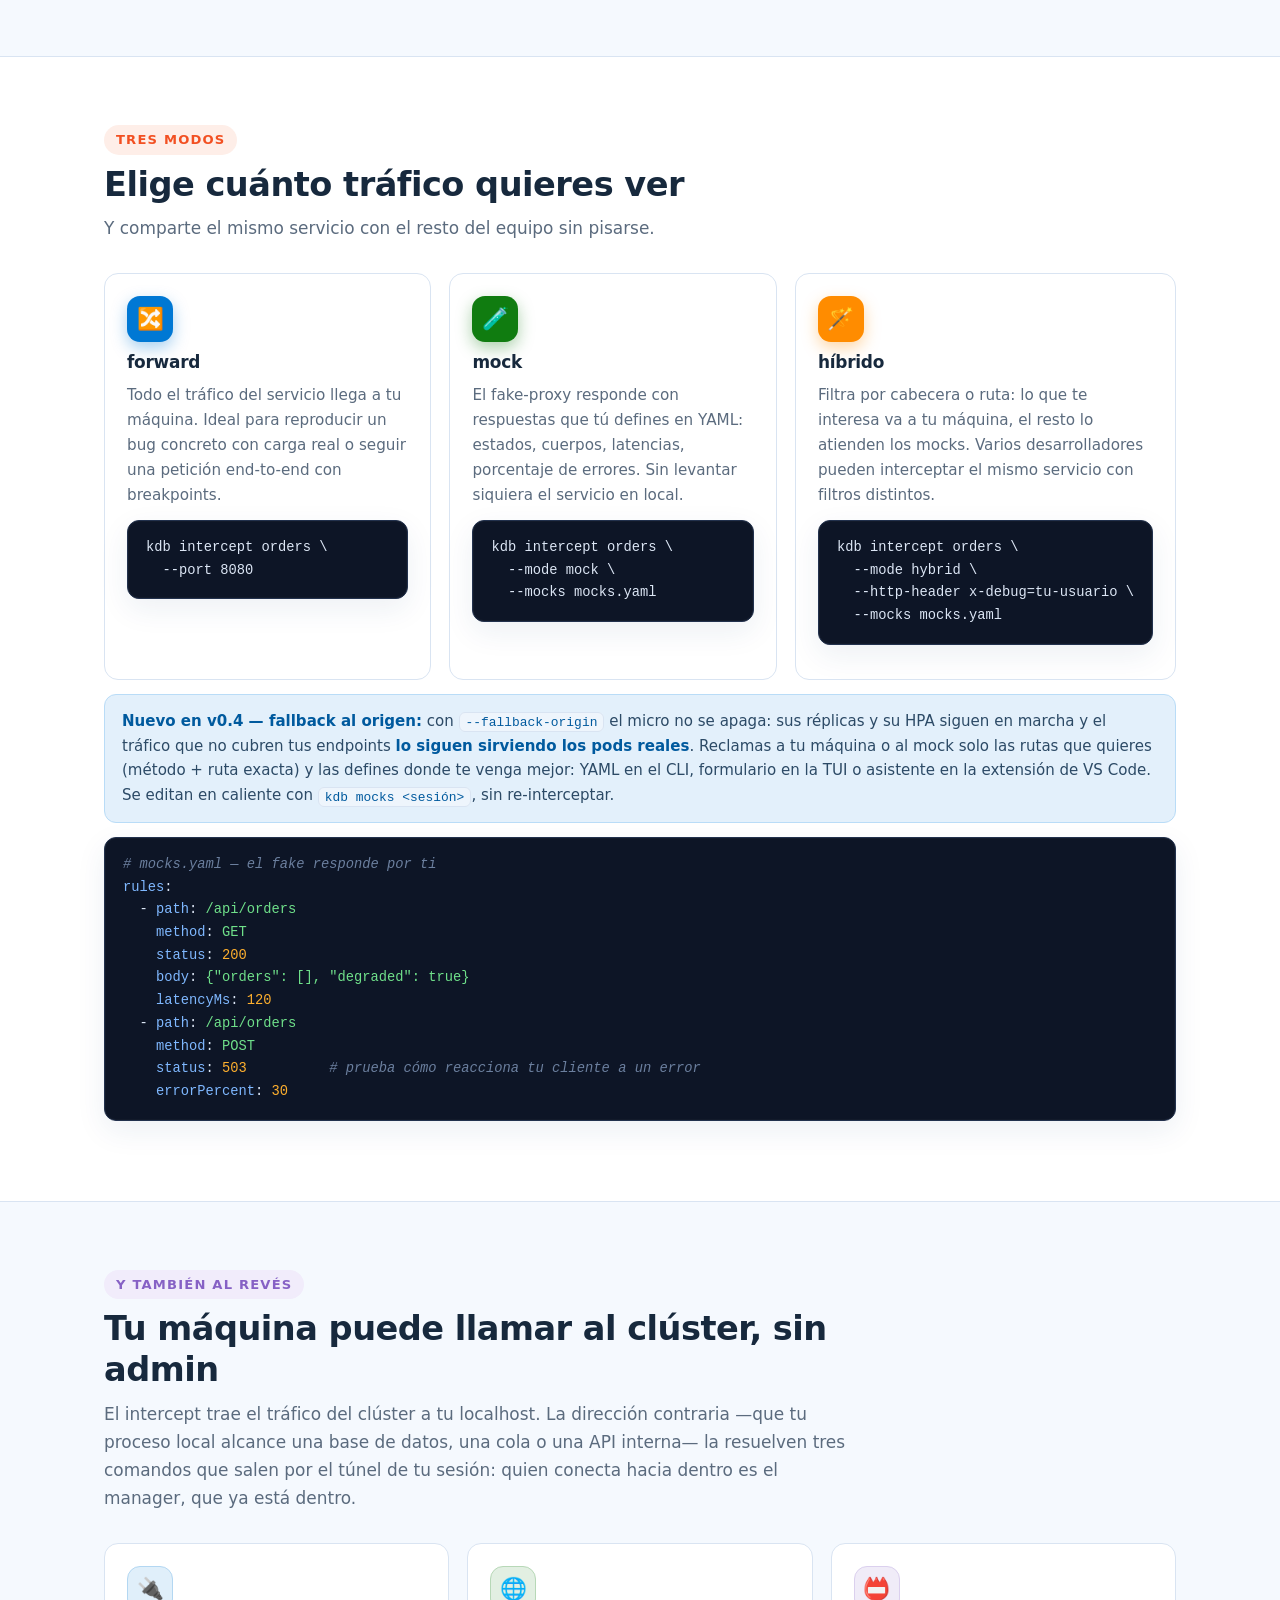
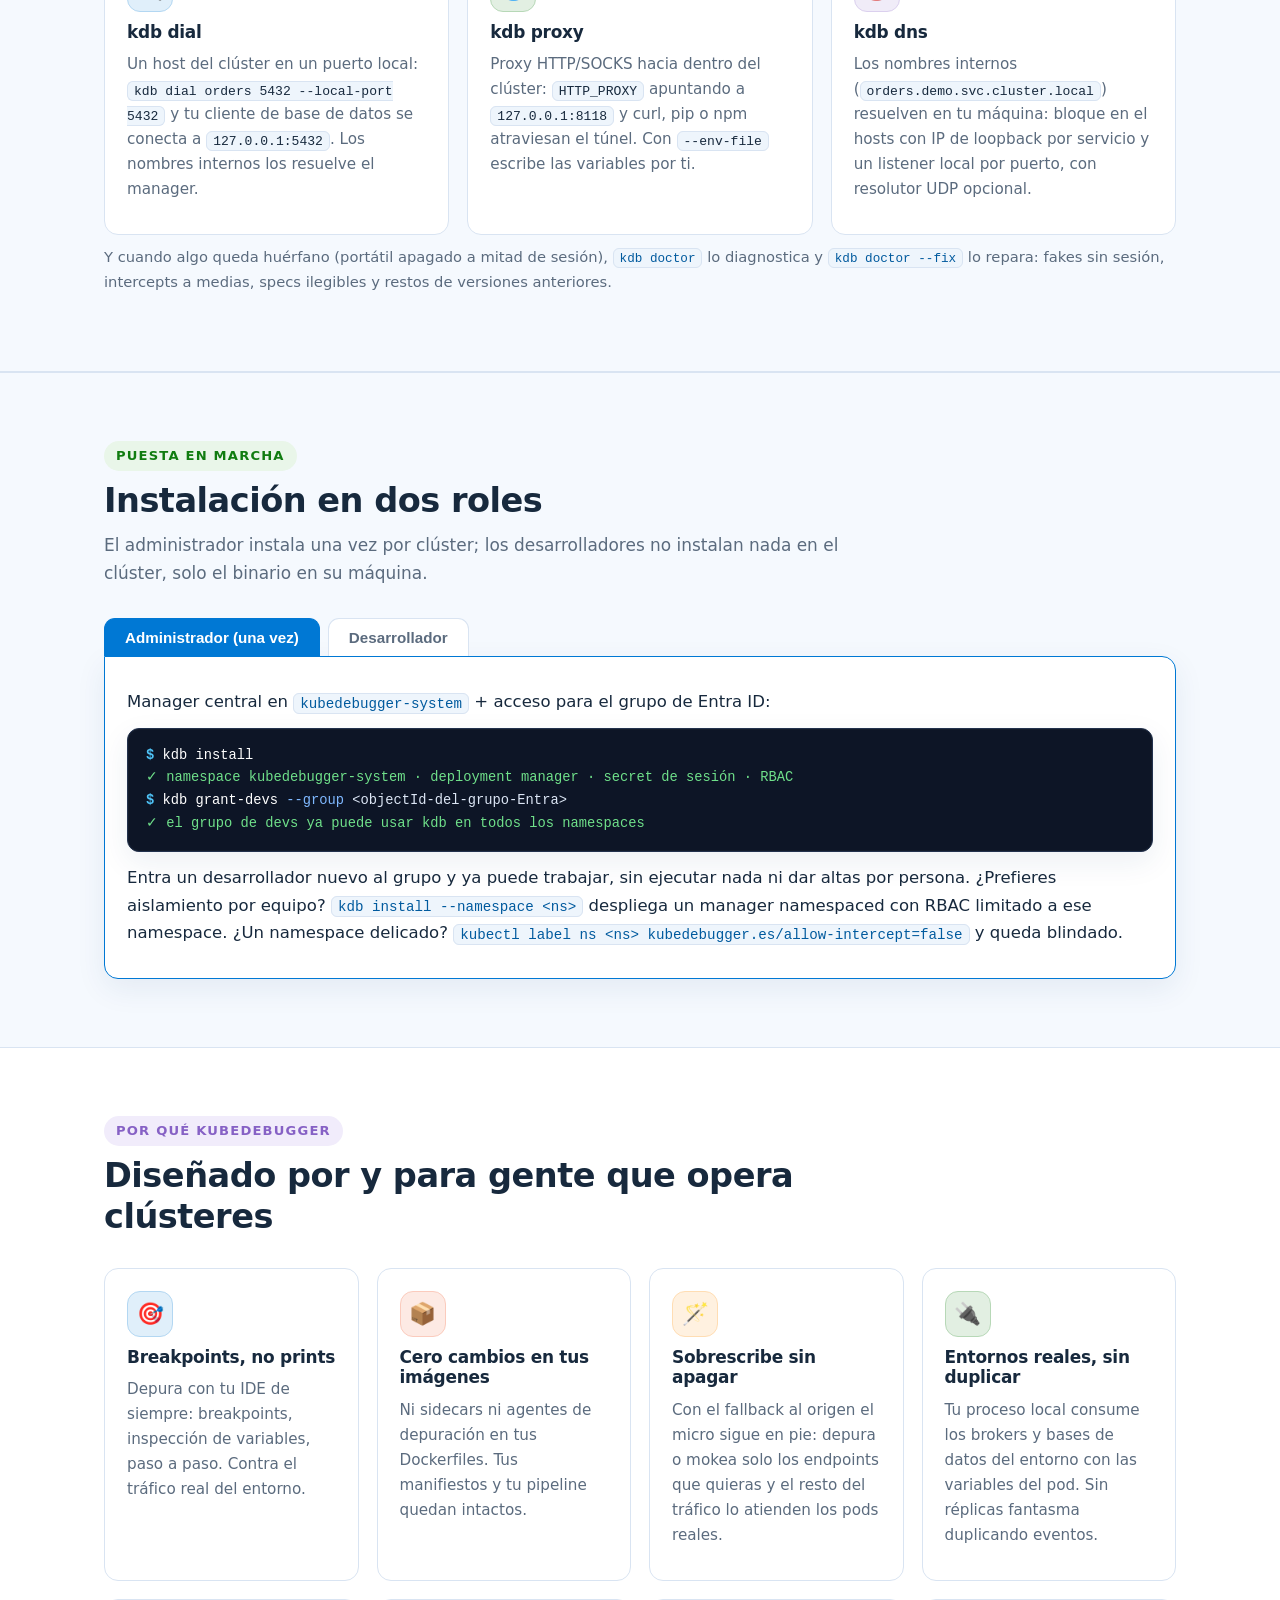
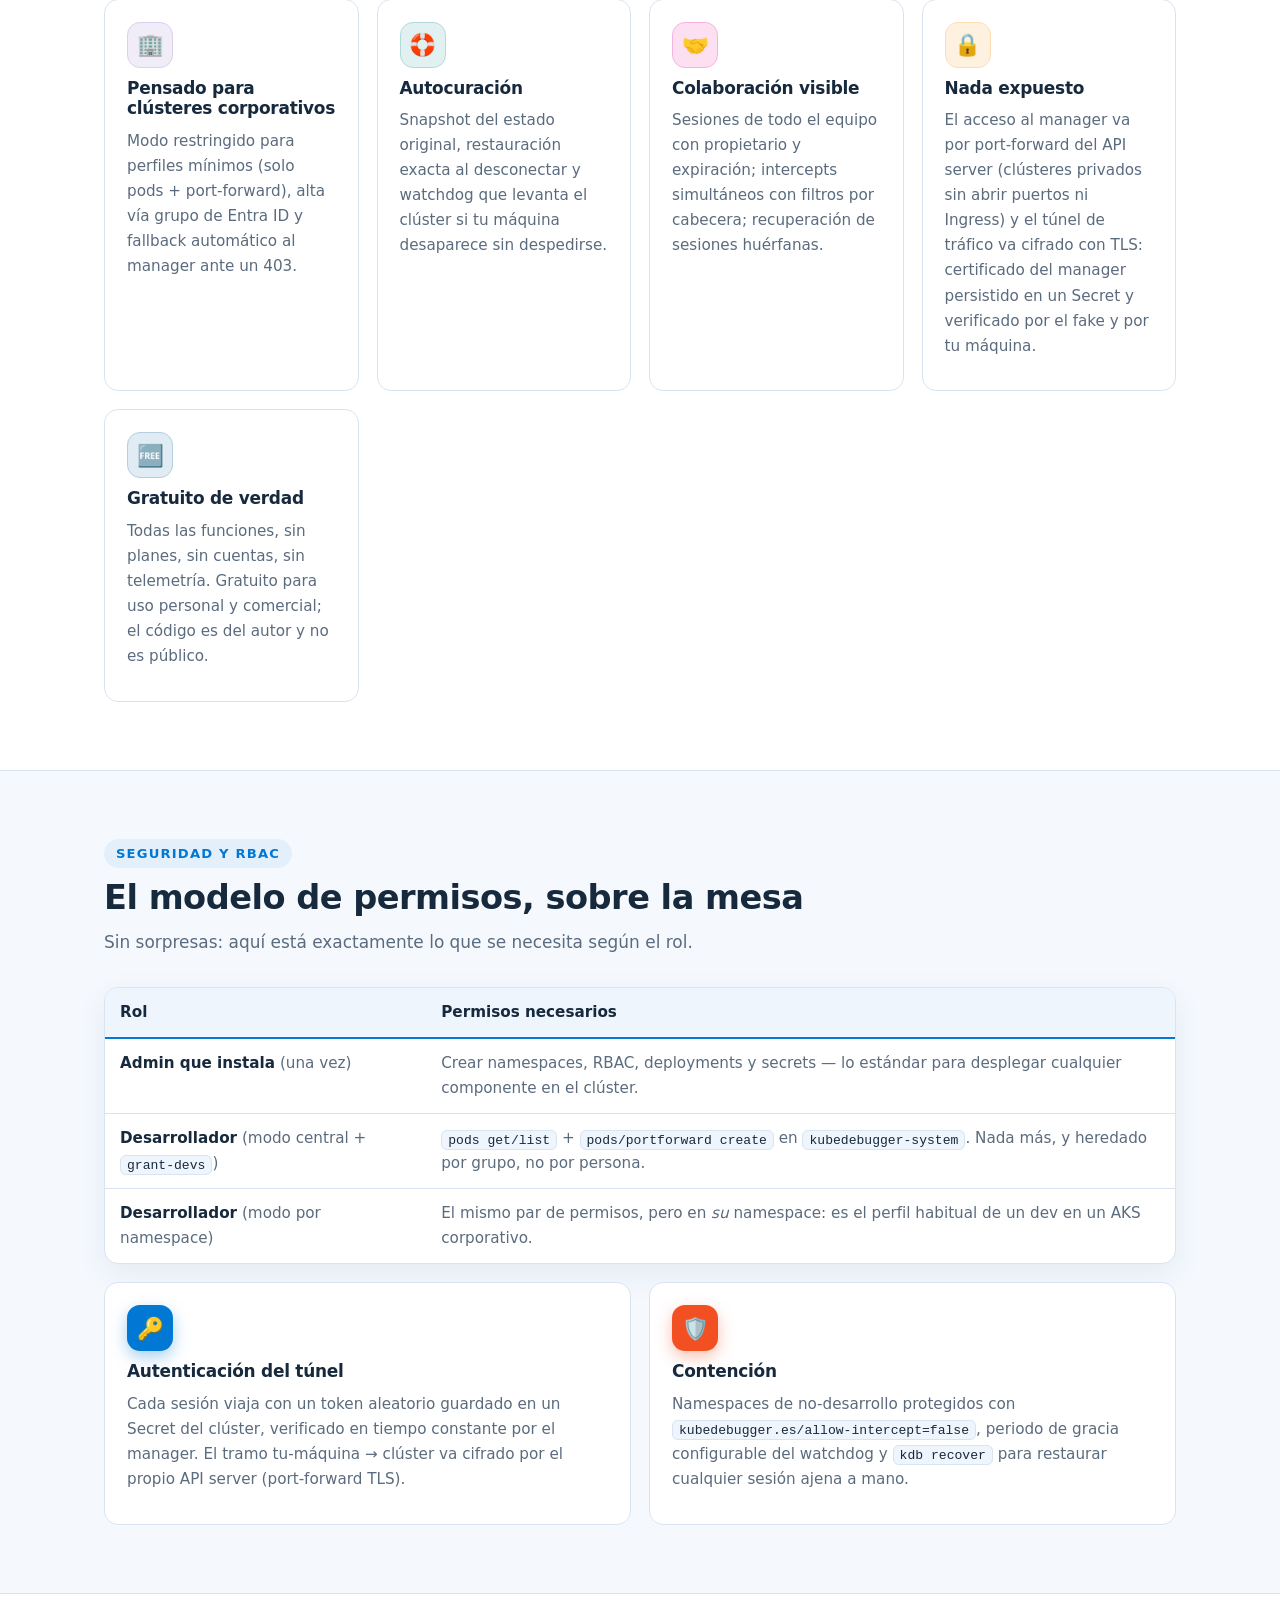
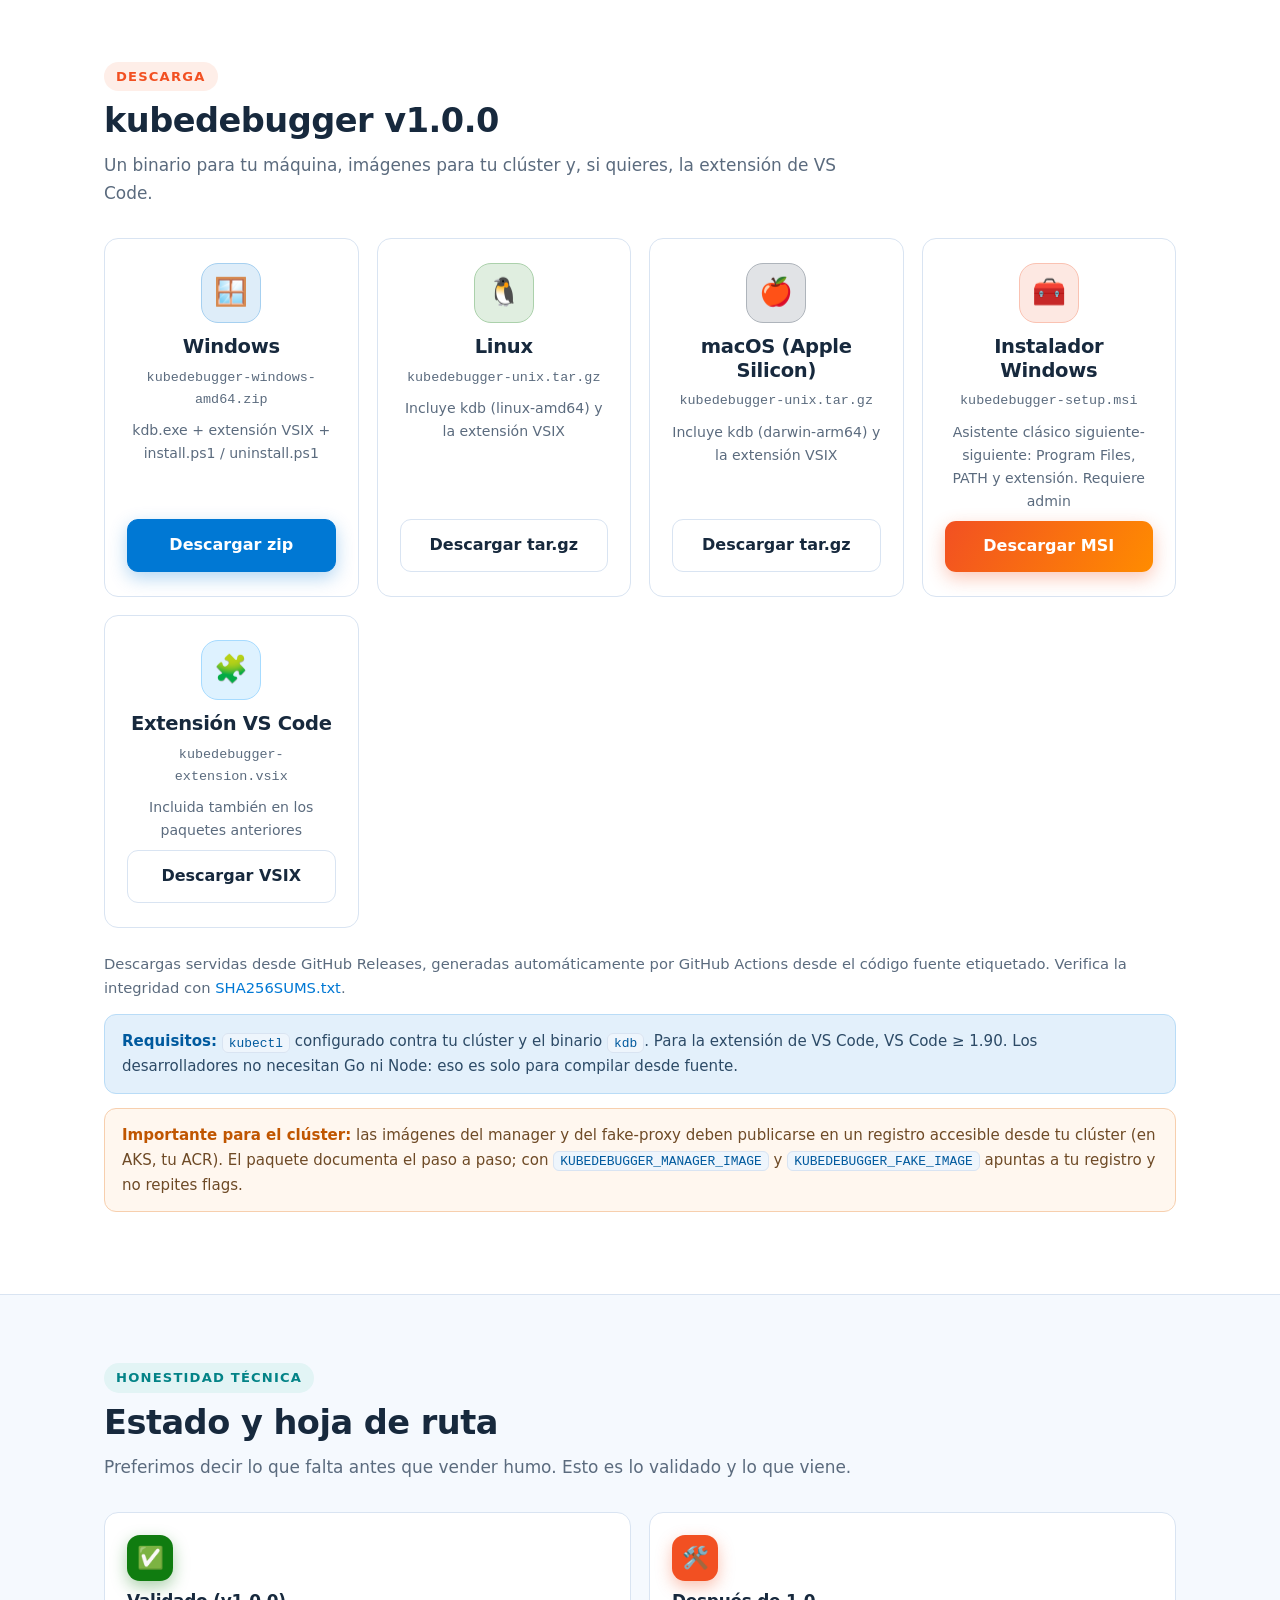
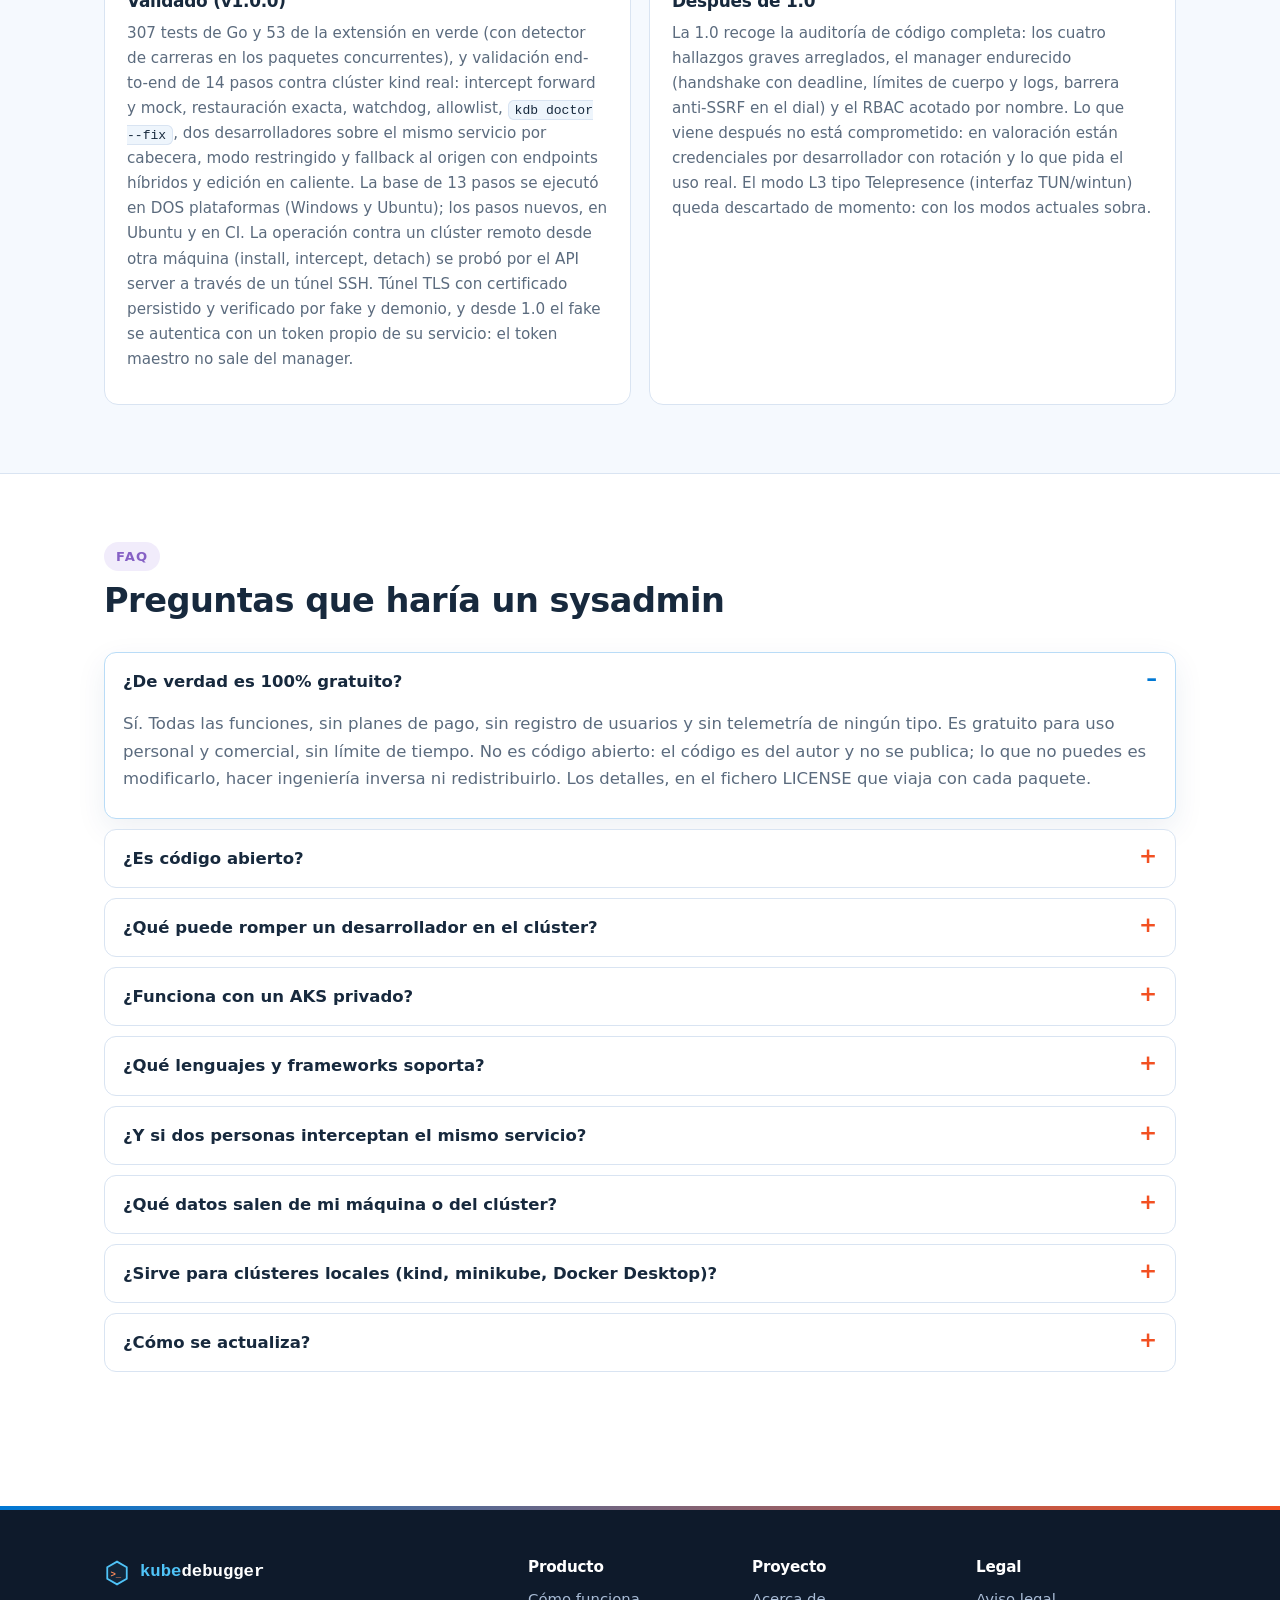
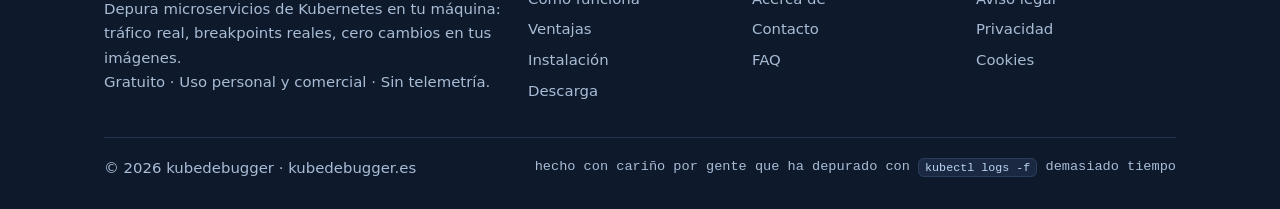
==== commit cd5a8c23: "Web a 1.0.0: primera versión estable, auditoría cerrada (4 P1, manager endurecido, RBAC acotado) y h" ====
--- a/index.html
+++ b/index.html
@@ -44,7 +44,7 @@
   <div class="container">
     <div class="hero-grid">
       <div>
-        <span class="kicker"><span class="dot"></span> v0.4.0 · 100% gratuito · uso personal y comercial</span>
+        <span class="kicker"><span class="dot"></span> v1.0.0 · 100% gratuito · uso personal y comercial</span>
         <h1>Depura tus microservicios de <em>Kubernetes</em> en tu propia máquina</h1>
         <p class="lead">
           kubedebugger intercepta el <b>tráfico real</b> de un servicio del clúster, escala
@@ -487,7 +487,7 @@
   <div class="container">
     <div class="section-head">
       <span class="tag flame">Descarga</span>
-      <h2>kubedebugger v0.4.0</h2>
+      <h2>kubedebugger v1.0.0</h2>
       <p>Un binario para tu máquina, imágenes para tu clúster y, si quieres, la extensión de VS Code.</p>
     </div>
 
@@ -560,28 +560,32 @@
     <div class="grid c2">
       <div class="card" style="--c:#107c10">
         <div class="icon-chip">✅</div>
-        <h3>Validado (v0.4.0)</h3>
+        <h3>Validado (v1.0.0)</h3>
         <p>
-          276 tests de Go y 53 de la extensión en verde, y validación end-to-end de 14
-          pasos contra clúster kind real: intercept forward y mock, restauración exacta,
-          watchdog, allowlist, <code>kdb doctor --fix</code>, dos desarrolladores sobre el
-          mismo servicio por cabecera, modo restringido y fallback al origen con endpoints
-          híbridos y edición en caliente. La base de 13 pasos se ejecutó en DOS plataformas
-          (Windows y Ubuntu); el paso nuevo del fallback, en Ubuntu y en CI. La operación
-          contra un clúster remoto desde otra máquina (install, intercept, detach) se probó
-          por el API server a través de un túnel SSH. Túnel TLS con certificado persistido y
-          verificado por fake y demonio.
+          307 tests de Go y 53 de la extensión en verde (con detector de carreras en los
+          paquetes concurrentes), y validación end-to-end de 14 pasos contra clúster kind
+          real: intercept forward y mock, restauración exacta, watchdog, allowlist,
+          <code>kdb doctor --fix</code>, dos desarrolladores sobre el mismo servicio por
+          cabecera, modo restringido y fallback al origen con endpoints híbridos y edición
+          en caliente. La base de 13 pasos se ejecutó en DOS plataformas (Windows y
+          Ubuntu); los pasos nuevos, en Ubuntu y en CI. La operación contra un clúster
+          remoto desde otra máquina (install, intercept, detach) se probó por el API
+          server a través de un túnel SSH. Túnel TLS con certificado persistido y
+          verificado por fake y demonio, y desde 1.0 el fake se autentica con un token
+          propio de su servicio: el token maestro no sale del manager.
         </p>
       </div>
       <div class="card" style="--c:#f25022">
         <div class="icon-chip">🛠️</div>
-        <h3>En camino (v0.5+)</h3>
+        <h3>Después de 1.0</h3>
         <p>
-          El dashboard de la extensión (v0.3) y el fallback al origen con endpoints
-          editables en caliente (v0.4) ya están. Queda por delante (ninguna de estas
-          líneas está desarrollada en la versión actual): enrutar subredes a nivel L3
-          (interfaz TUN/wintun, tipo Telepresence), alta disponibilidad del manager
-          y métricas.
+          La 1.0 recoge la auditoría de código completa: los cuatro hallazgos graves
+          arreglados, el manager endurecido (handshake con deadline, límites de cuerpo y
+          logs, barrera anti-SSRF en el dial) y el RBAC acotado por nombre. Lo que viene
+          después no está comprometido: en valoración están credenciales por
+          desarrollador con rotación y lo que pida el uso real. El modo L3 tipo
+          Telepresence (interfaz TUN/wintun) queda descartado de momento: con los modos
+          actuales sobra.
         </p>
       </div>
     </div>
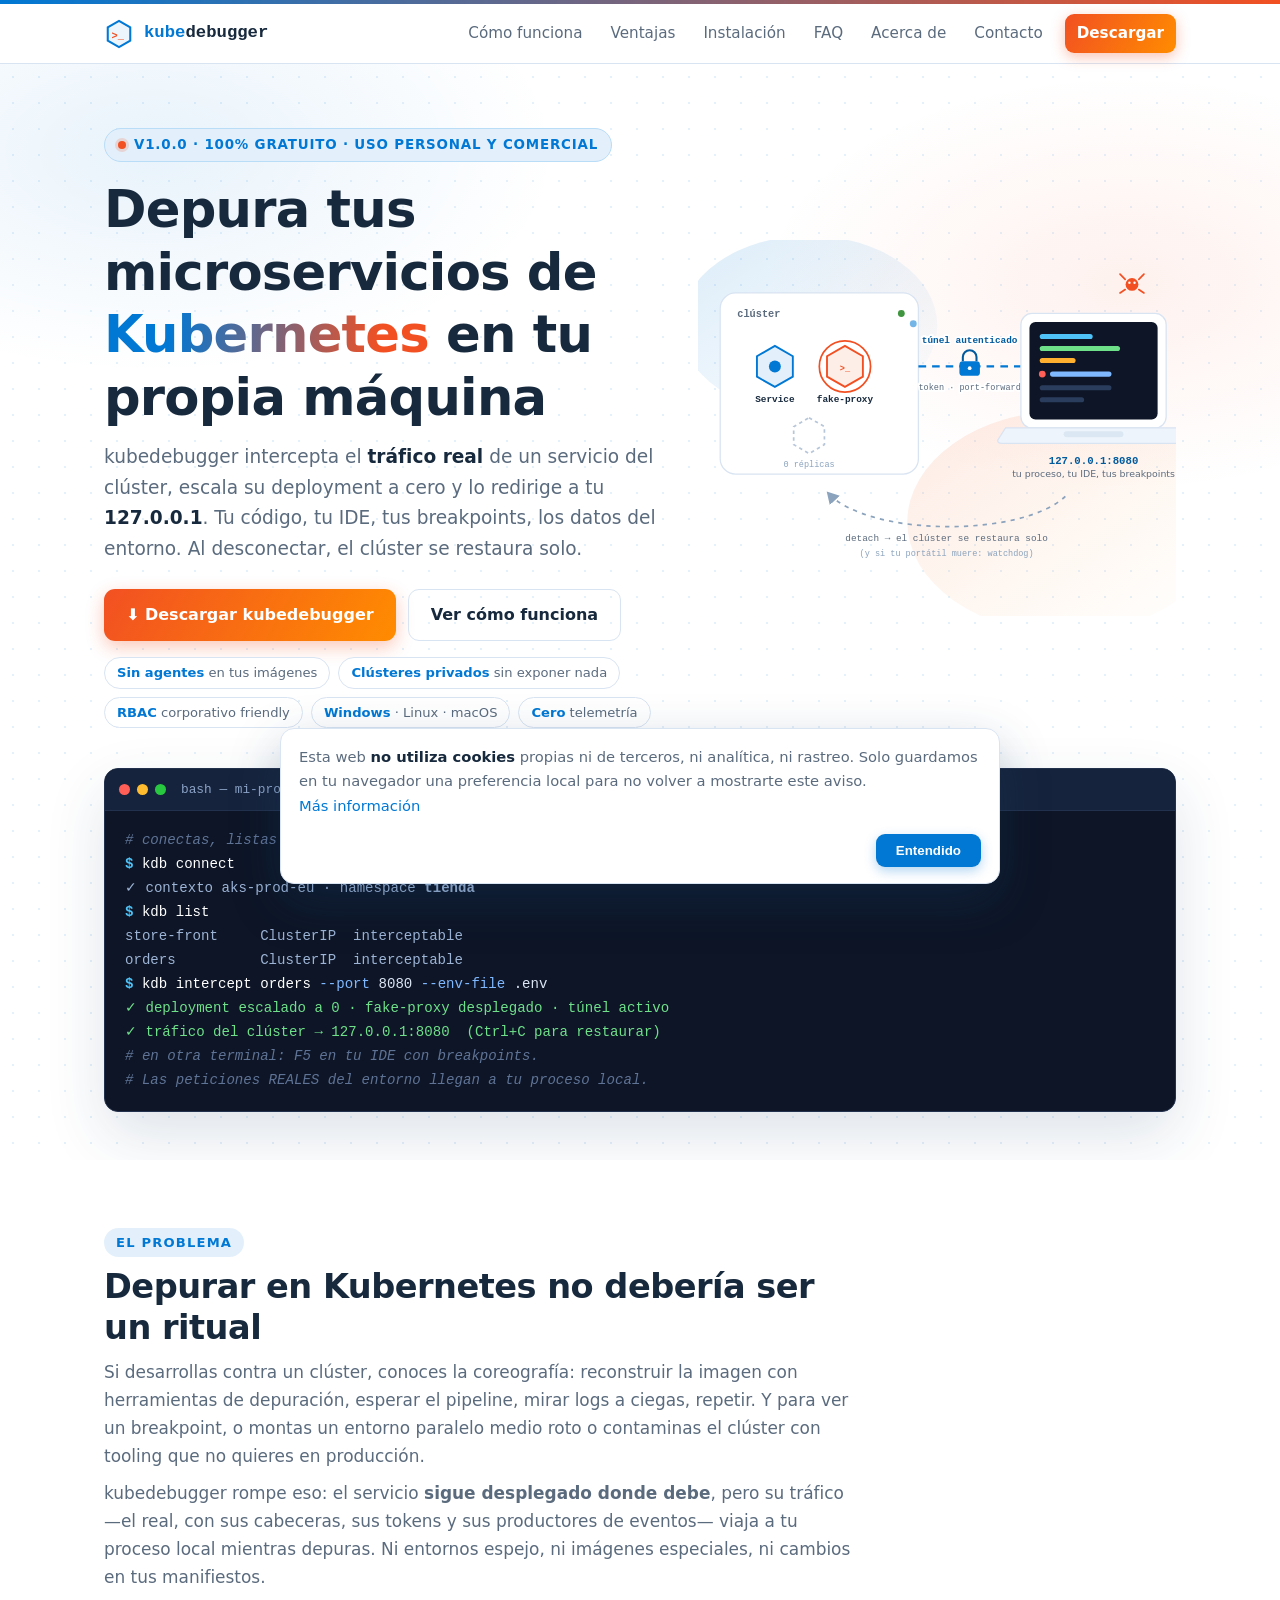
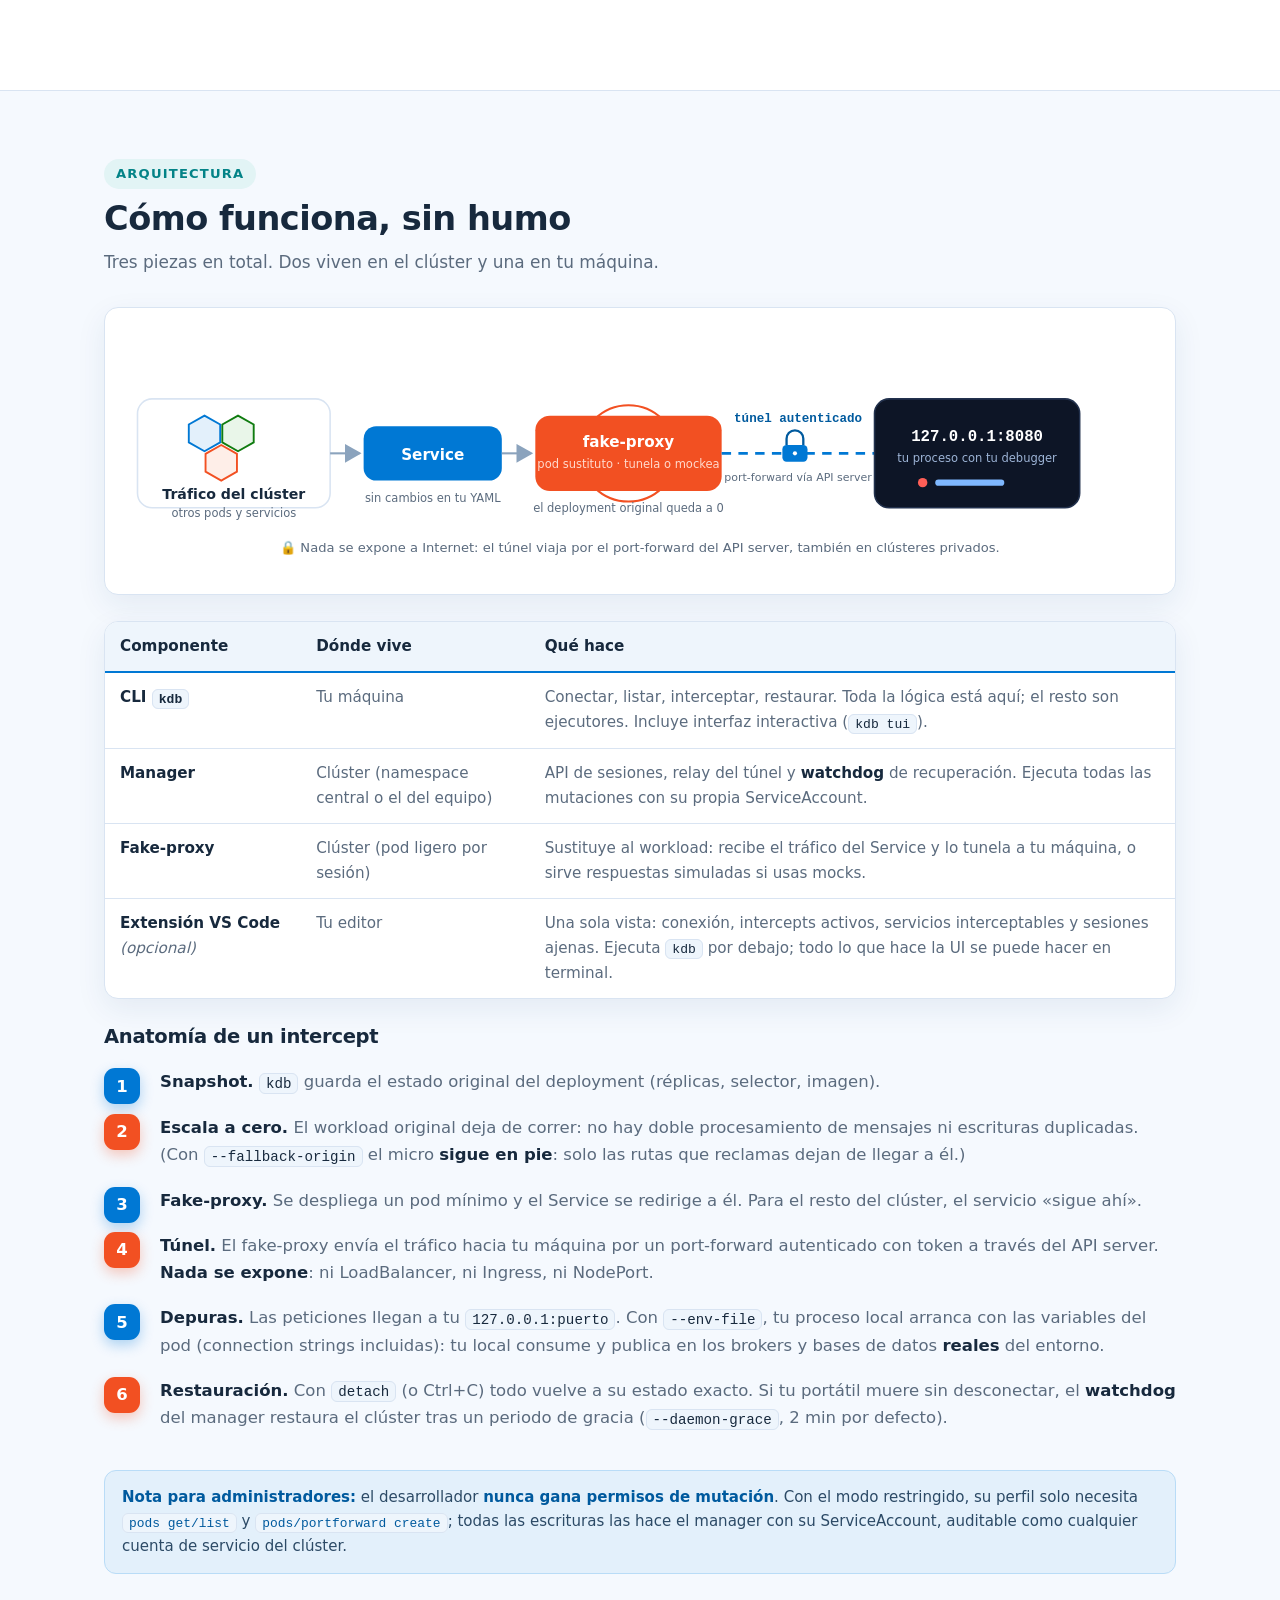
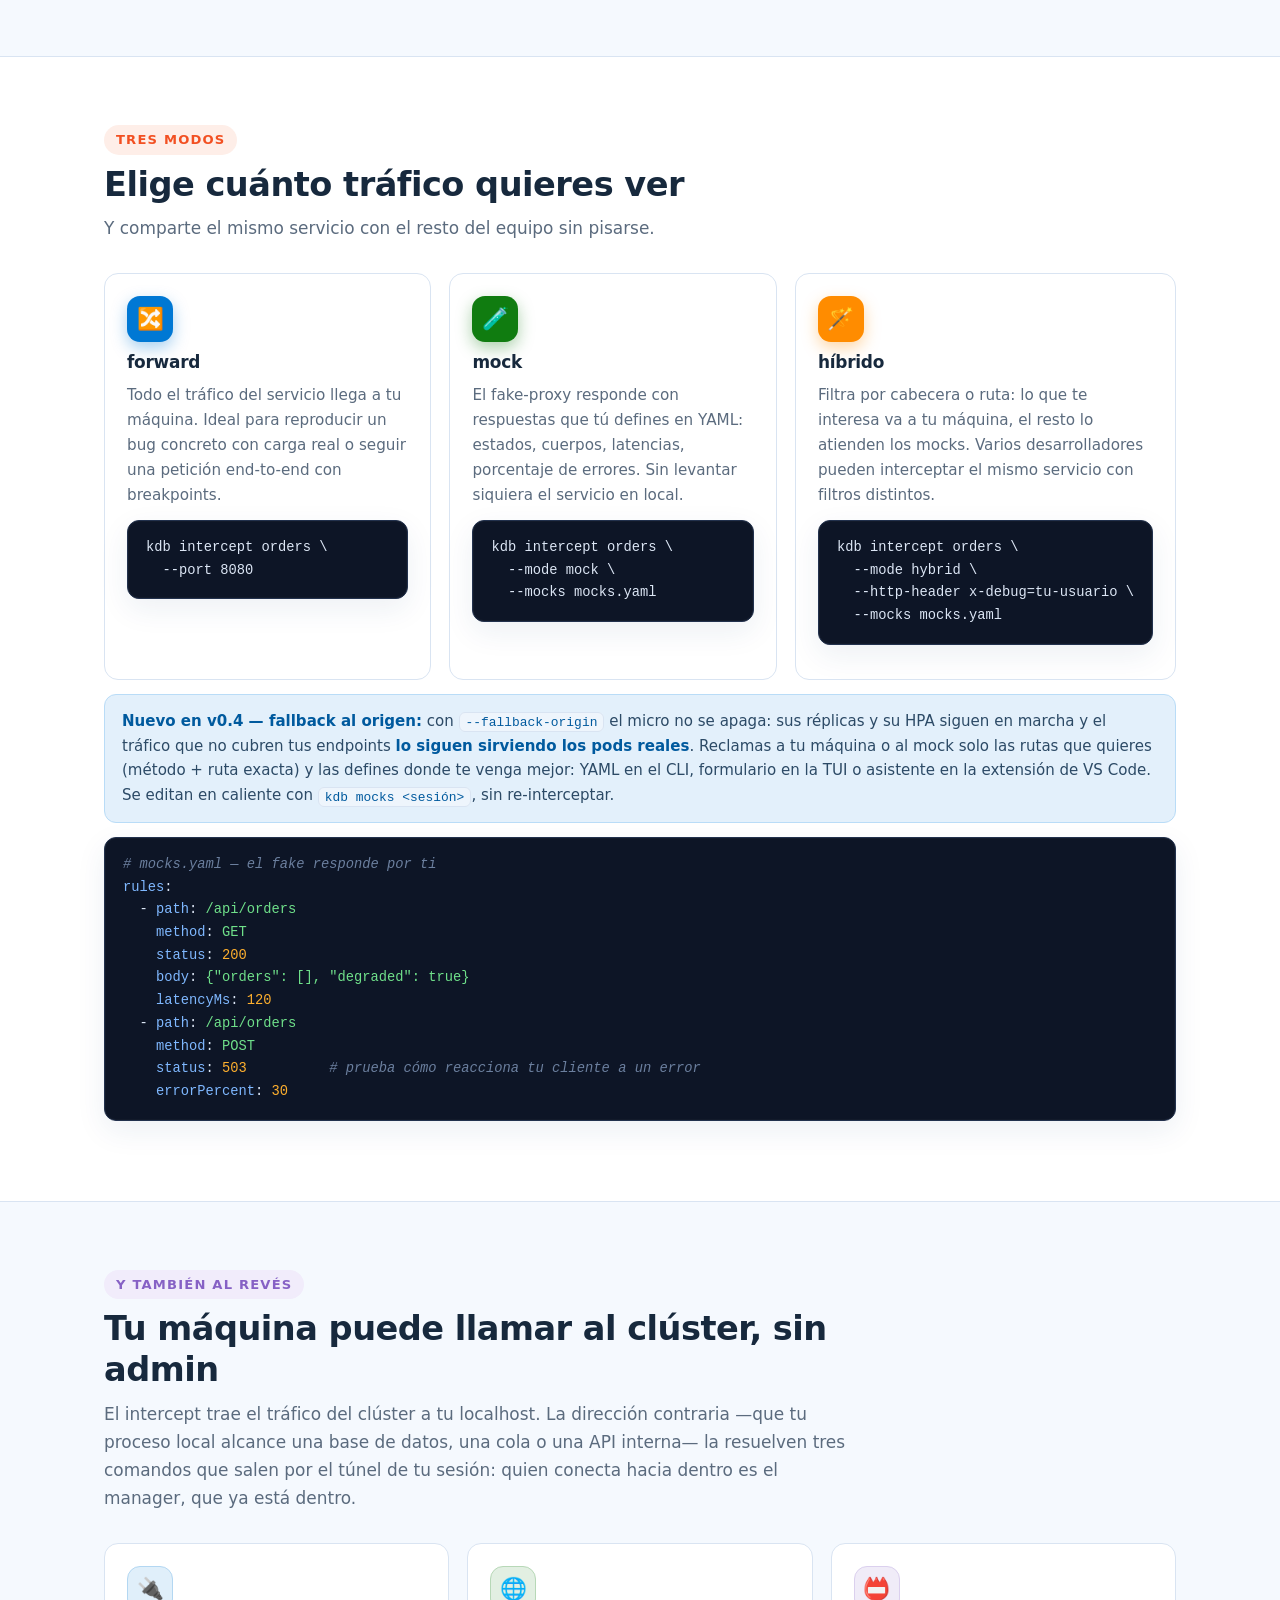
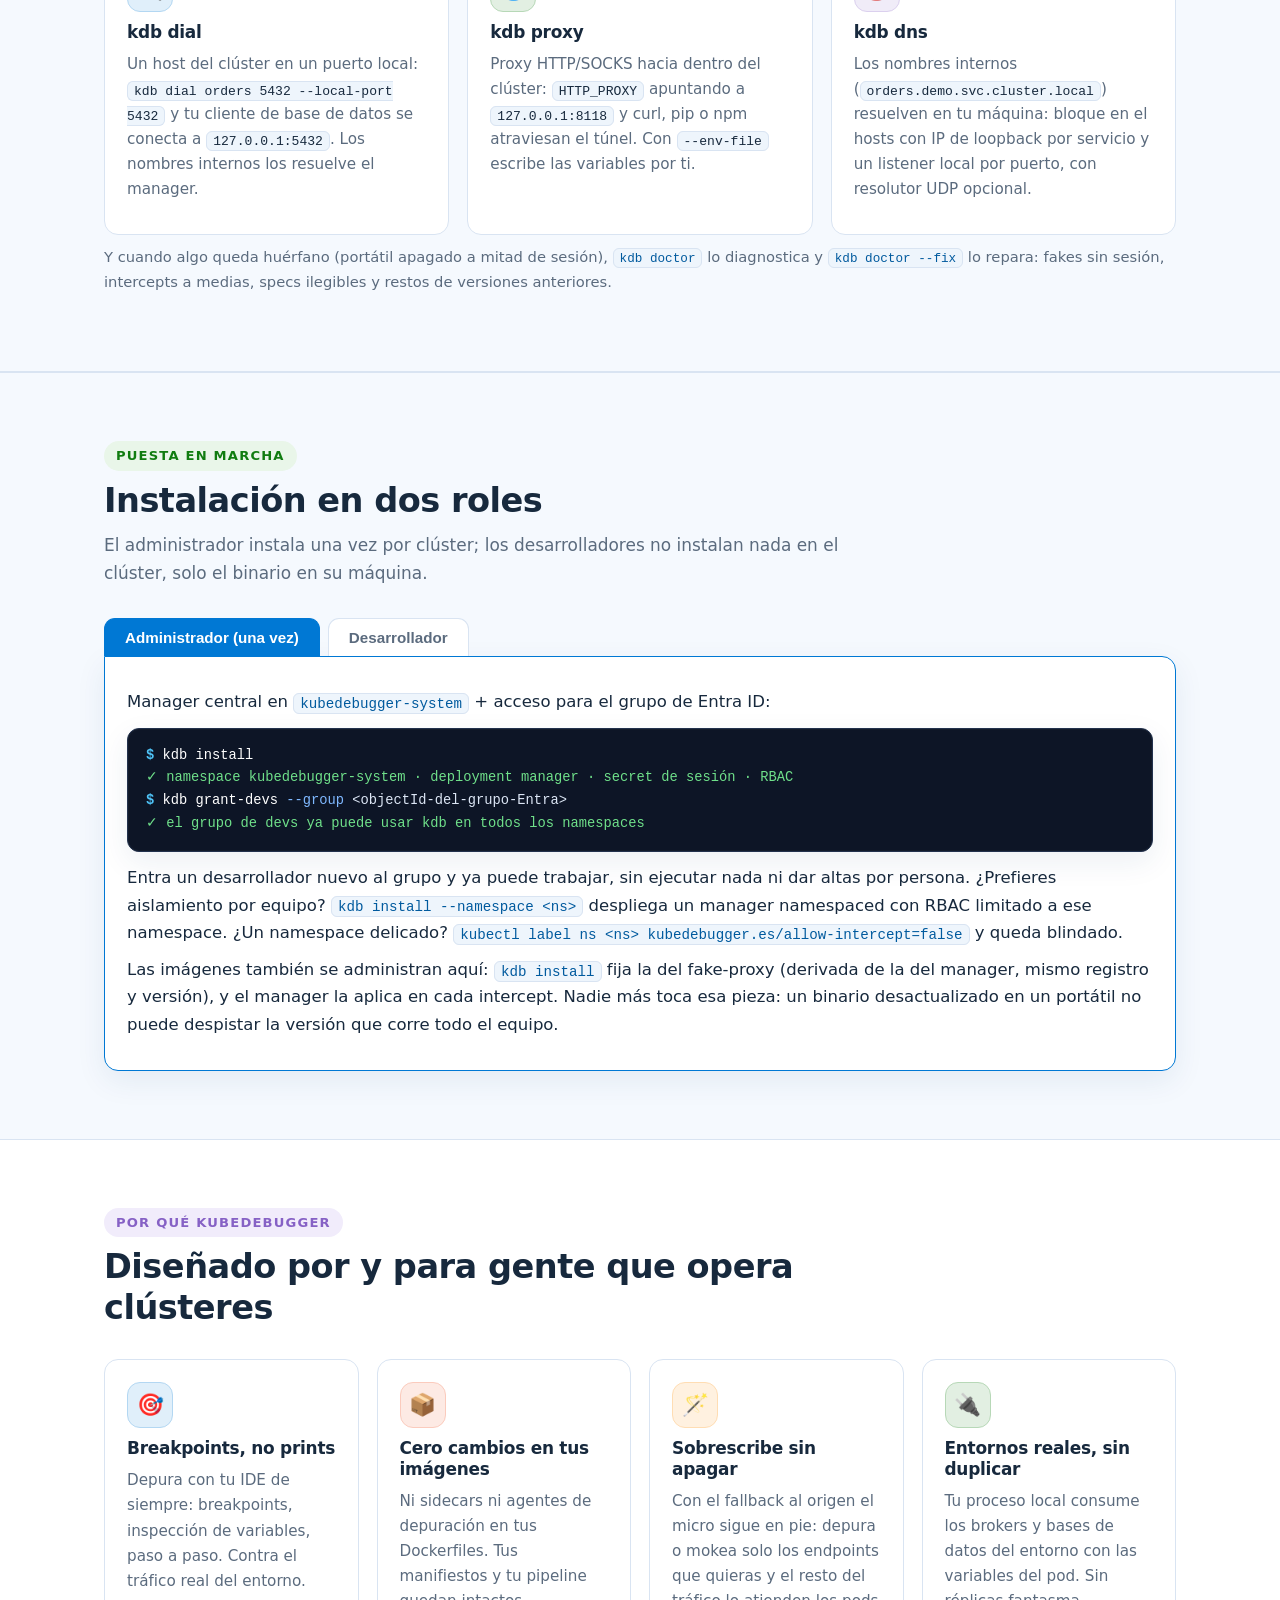
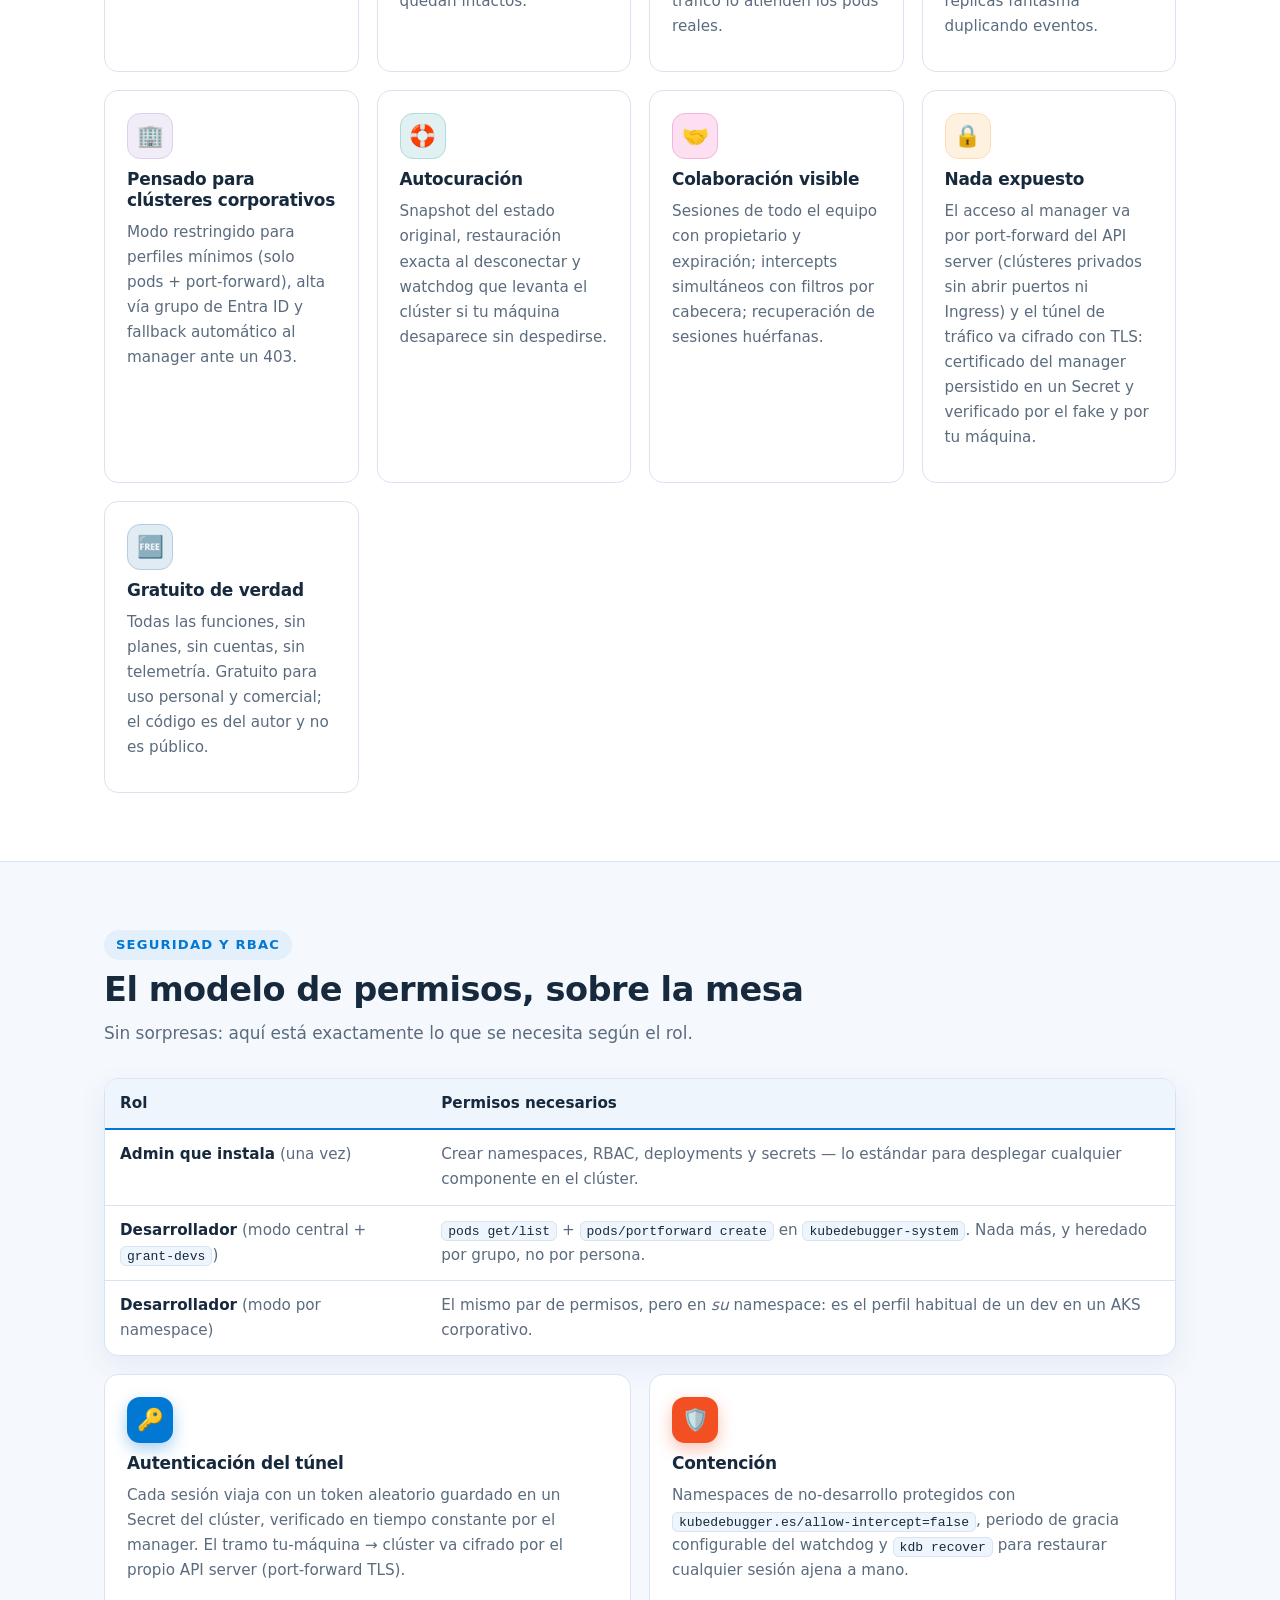
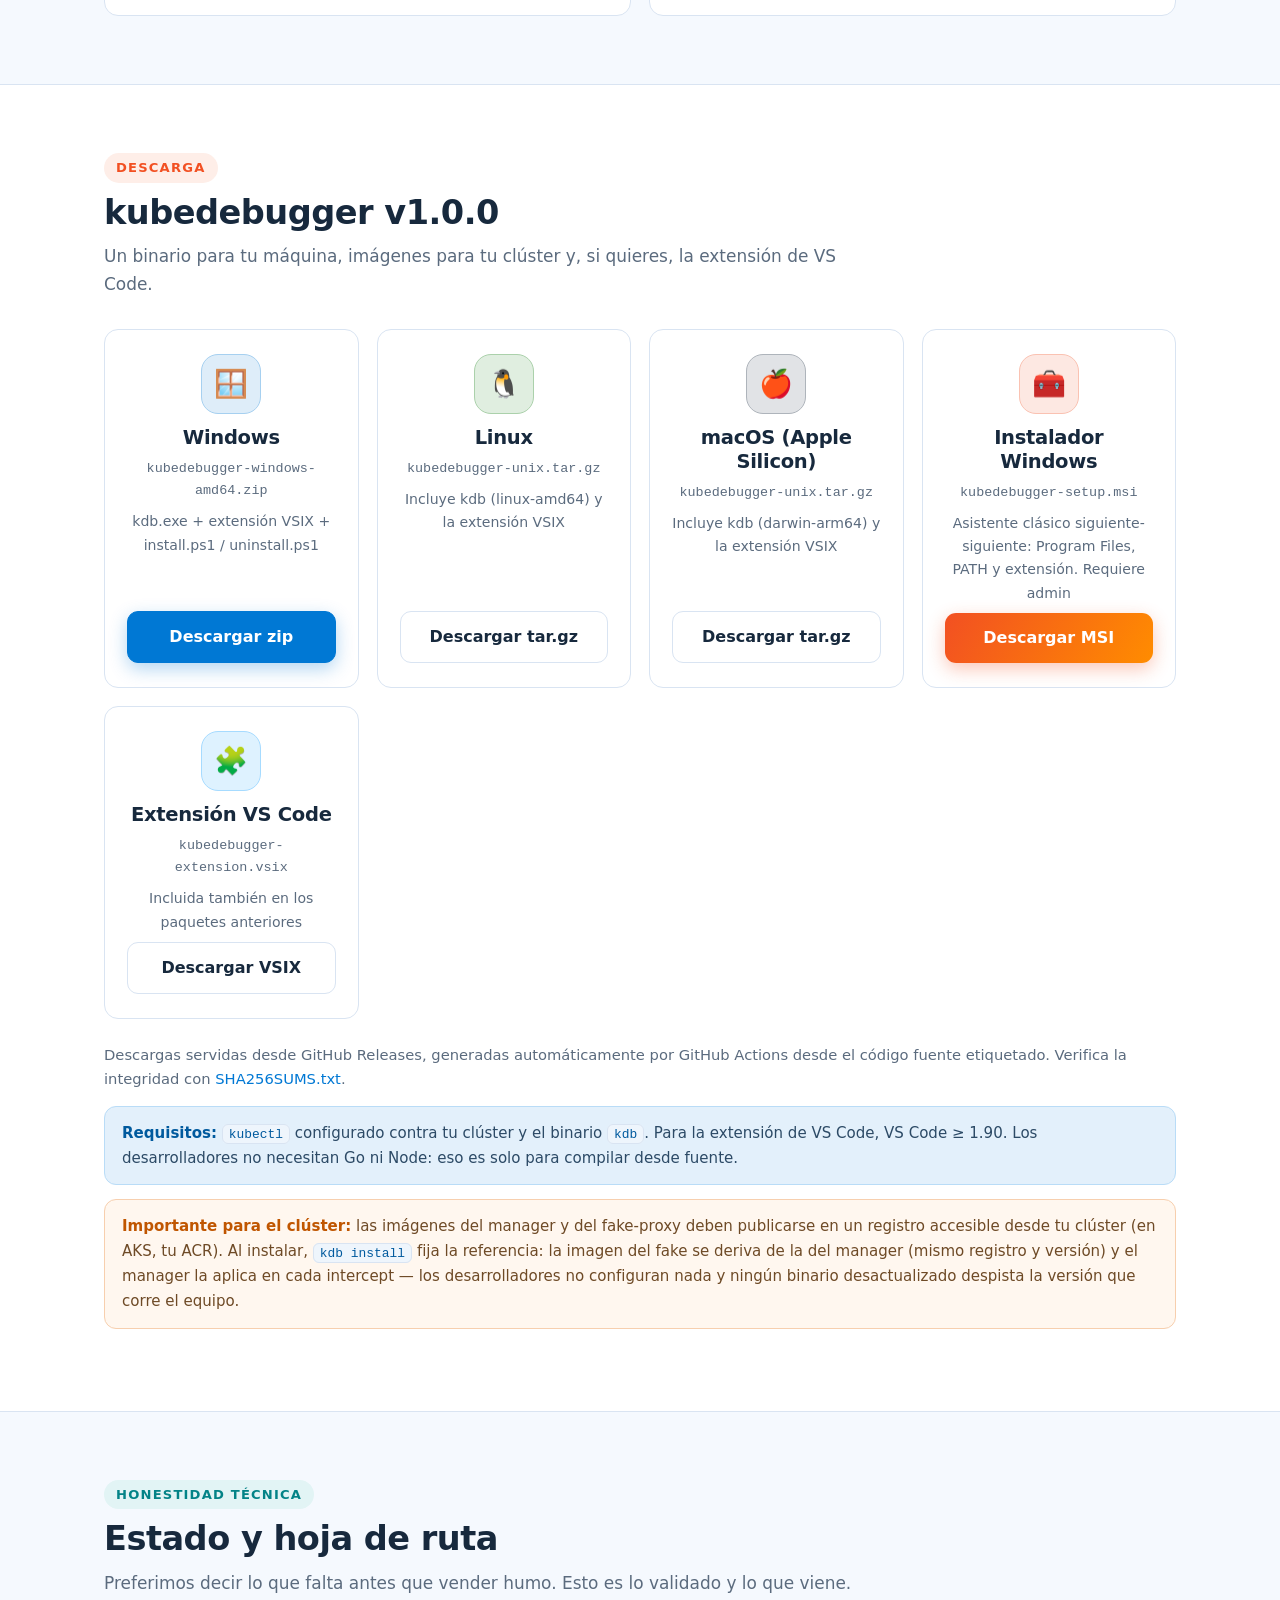
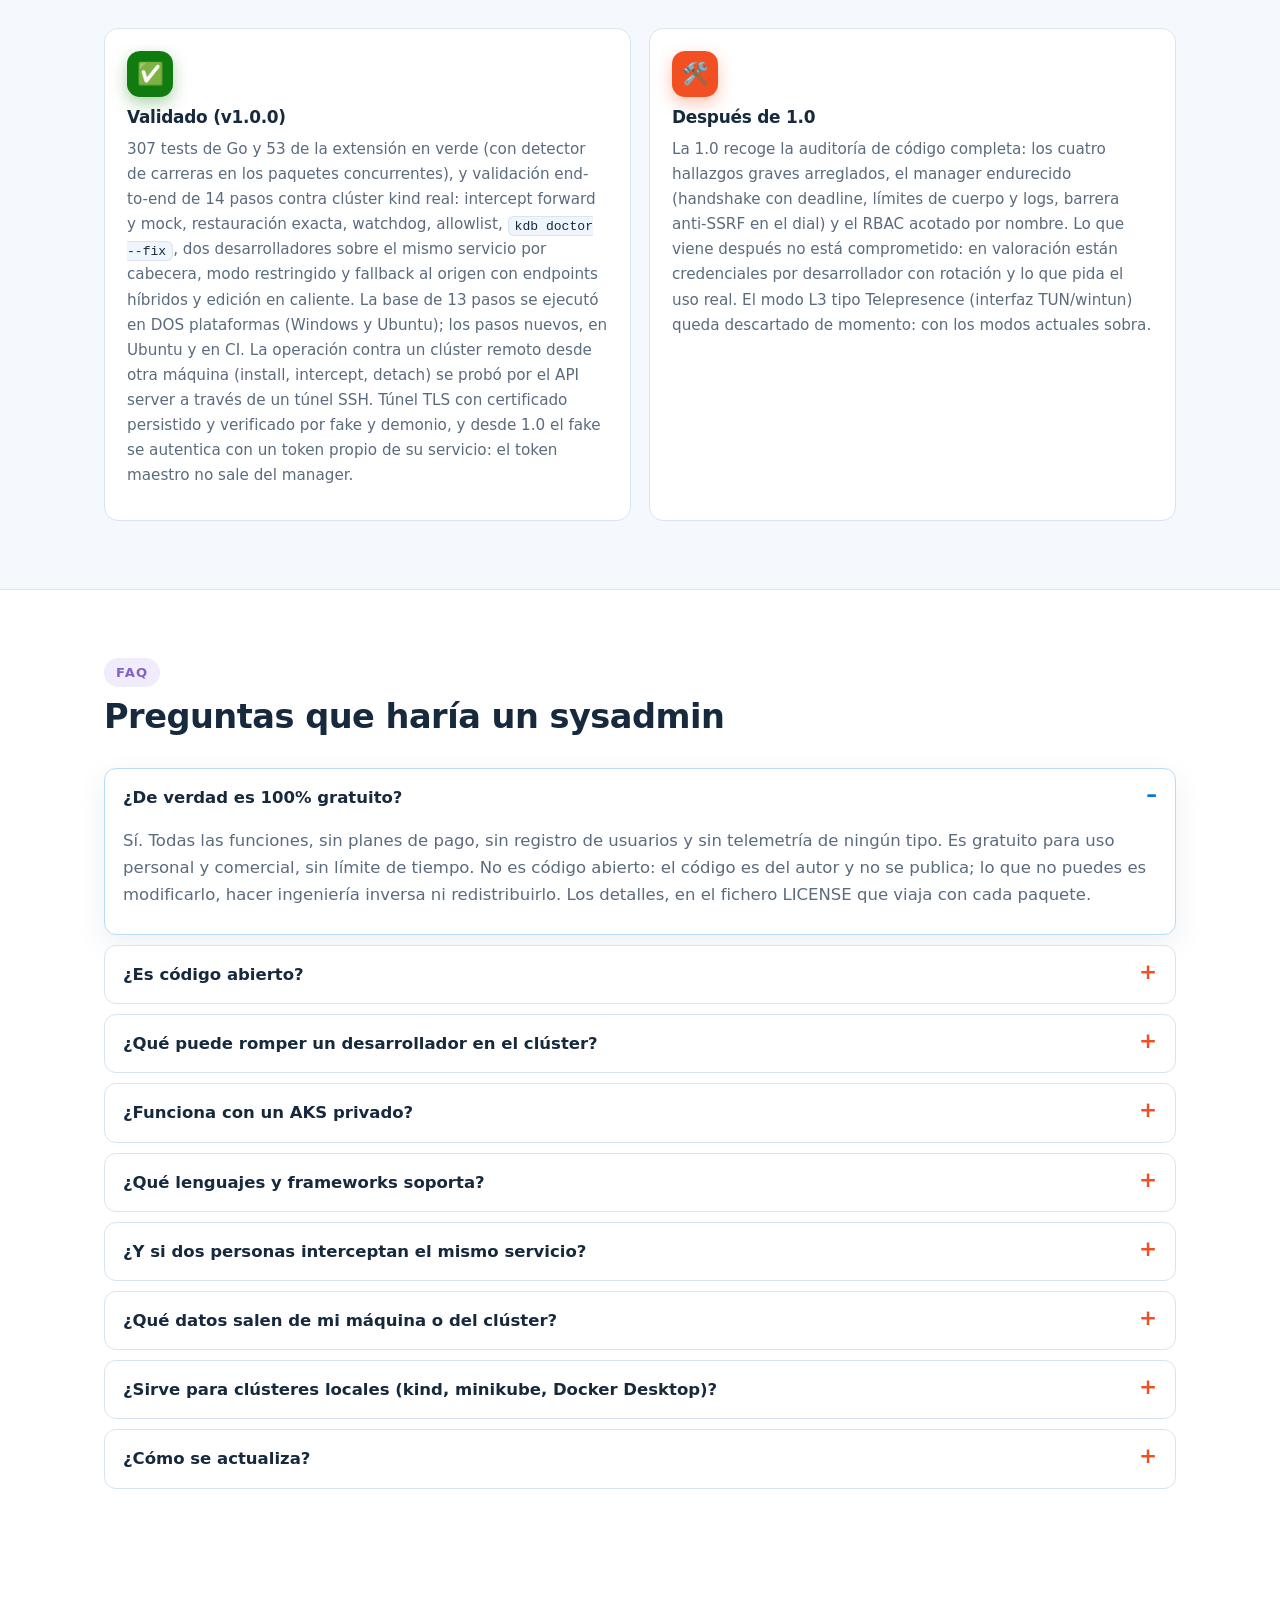
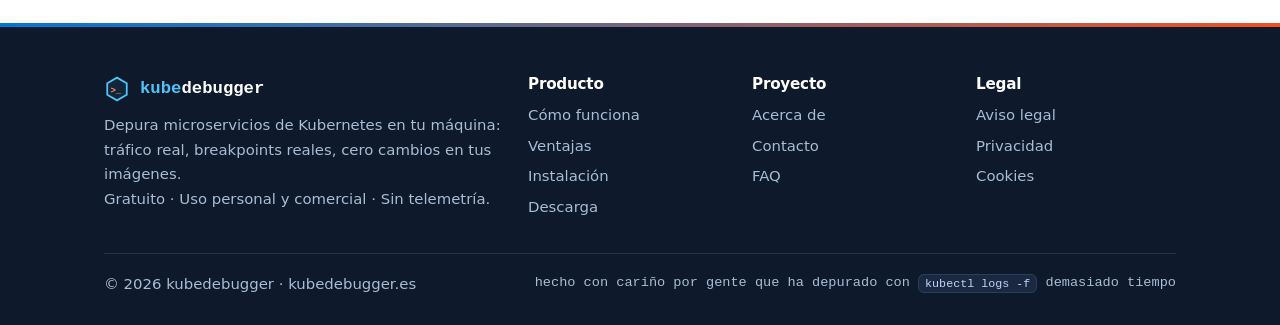
==== commit 067feb1d: "feat(instalacion): la imagen del fake la fija el manager, no cada portátil El bloque de requisitos d" ====
--- a/index.html
+++ b/index.html
@@ -405,6 +405,12 @@
           namespace. ¿Un namespace delicado? <code>kubectl label ns &lt;ns&gt;
           kubedebugger.es/allow-intercept=false</code> y queda blindado.
         </p>
+        <p>
+          Las imágenes también se administran aquí: <code>kdb install</code> fija la del
+          fake-proxy (derivada de la del manager, mismo registro y versión), y el manager
+          la aplica en cada intercept. Nadie más toca esa pieza: un binario desactualizado
+          en un portátil no puede despistar la versión que corre todo el equipo.
+        </p>
       </div>
 
       <div class="tab-pane">
@@ -542,9 +548,11 @@
     </div>
     <div class="warn">
       <b>Importante para el clúster:</b> las imágenes del manager y del fake-proxy deben
-      publicarse en un registro accesible desde tu clúster (en AKS, tu ACR). El paquete
-      documenta el paso a paso; con <code>KUBEDEBUGGER_MANAGER_IMAGE</code> y
-      <code>KUBEDEBUGGER_FAKE_IMAGE</code> apuntas a tu registro y no repites flags.
+      publicarse en un registro accesible desde tu clúster (en AKS, tu ACR). Al instalar,
+      <code>kdb install</code> fija la referencia: la imagen del fake se deriva de la del
+      manager (mismo registro y versión) y el manager la aplica en cada intercept — los
+      desarrolladores no configuran nada y ningún binario desactualizado despista la
+      versión que corre el equipo.
     </div>
   </div>
 </section>
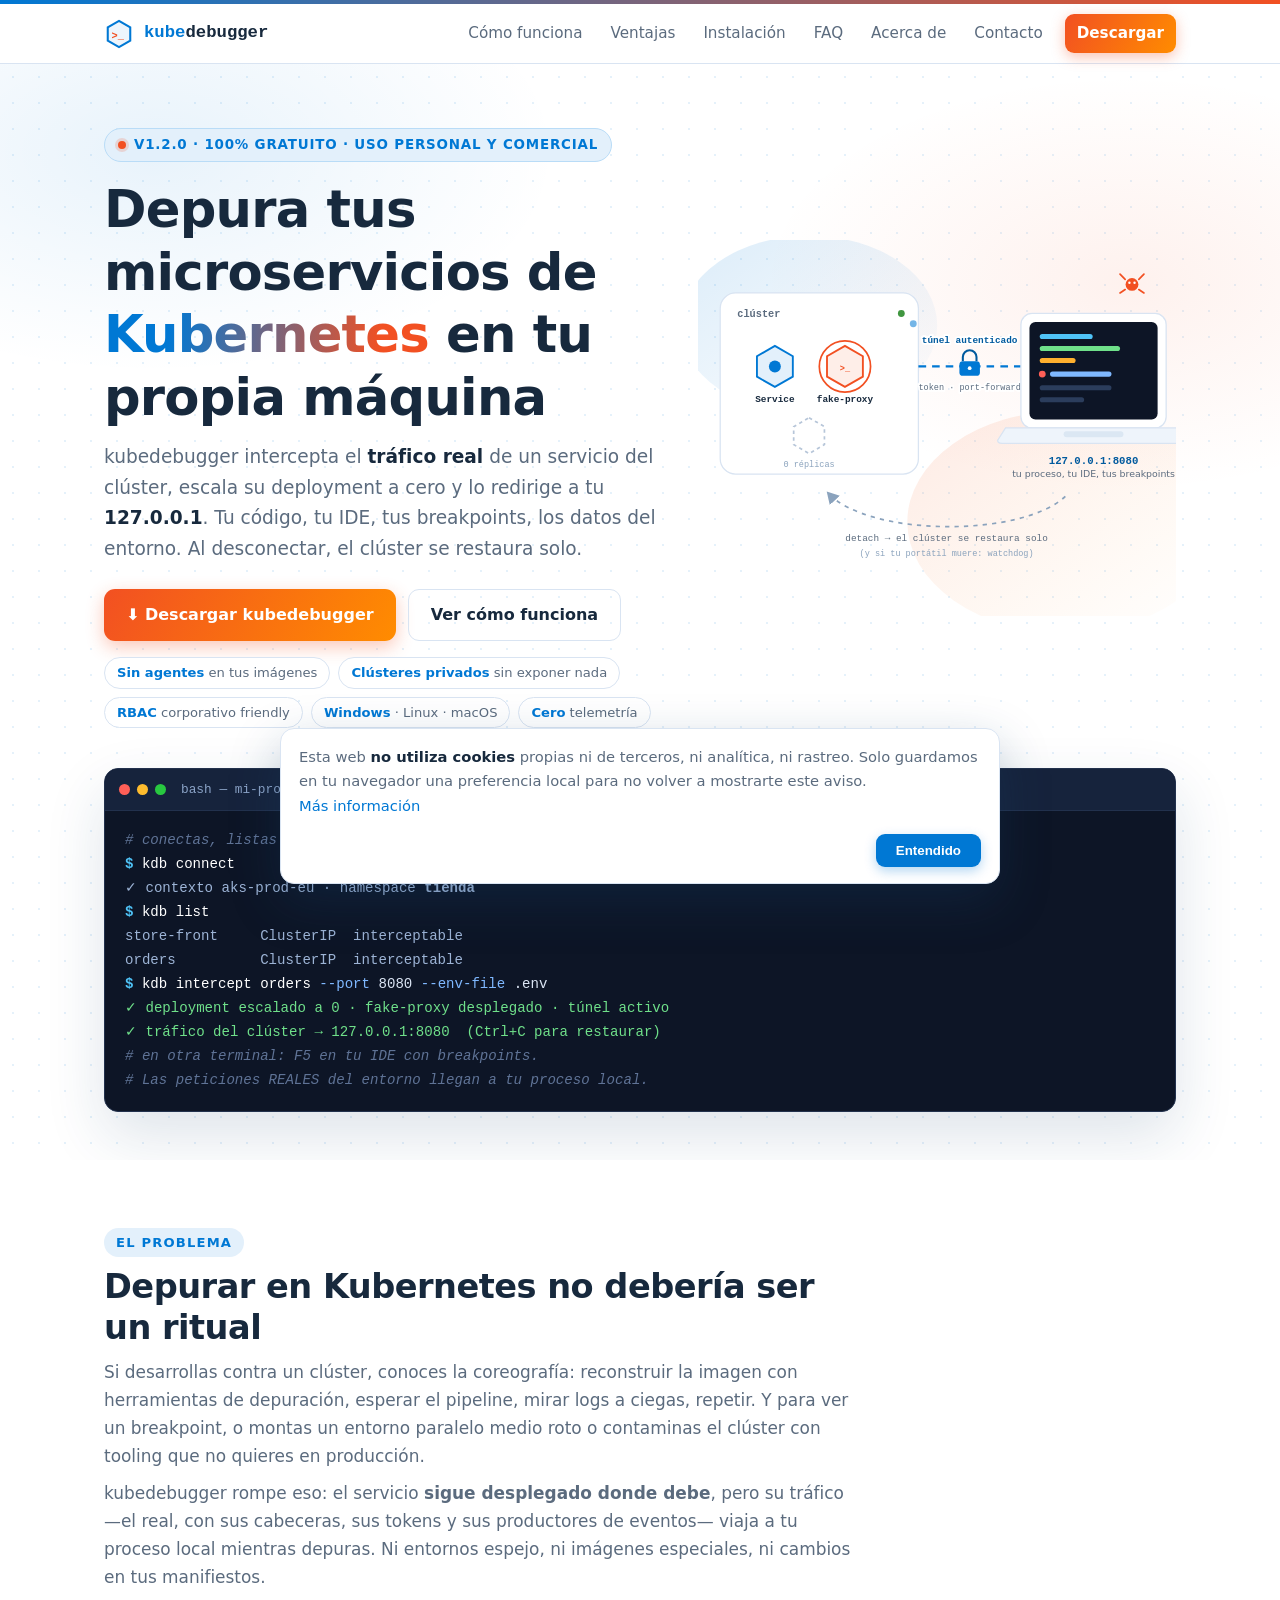
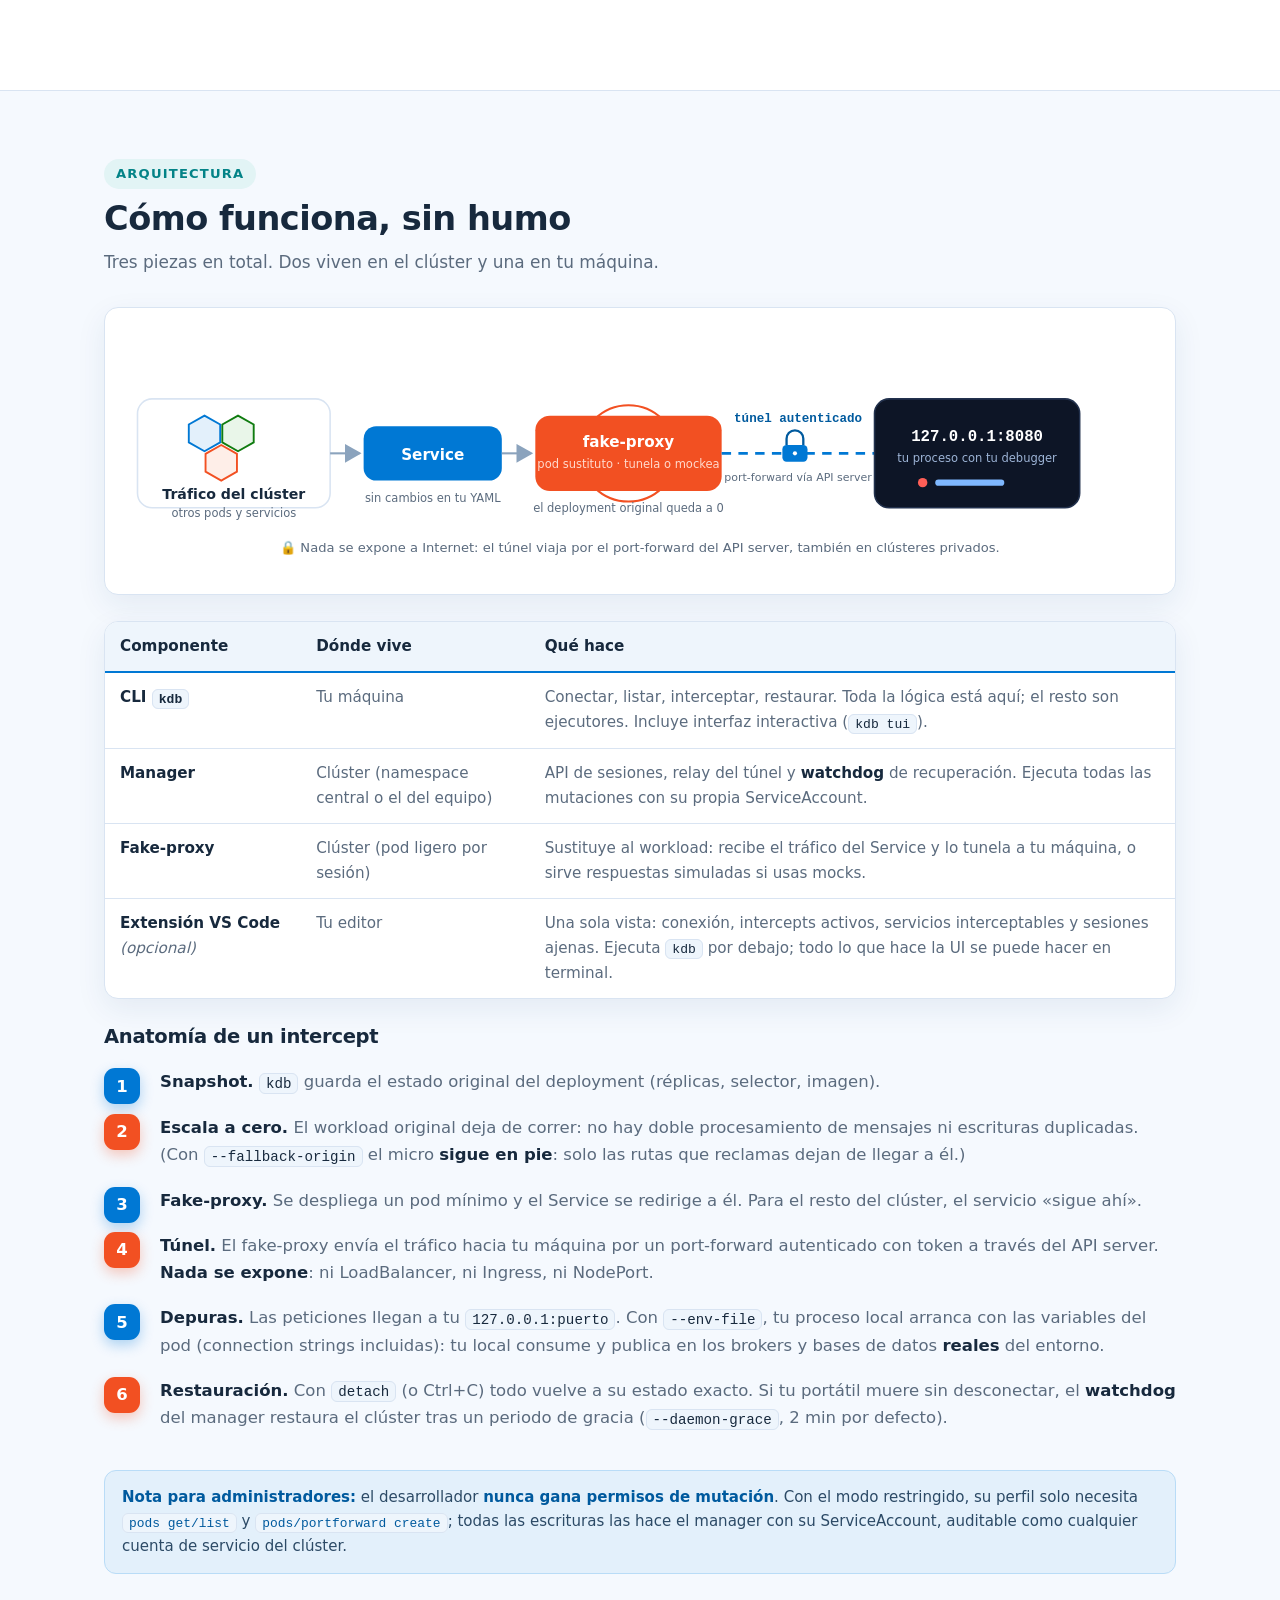
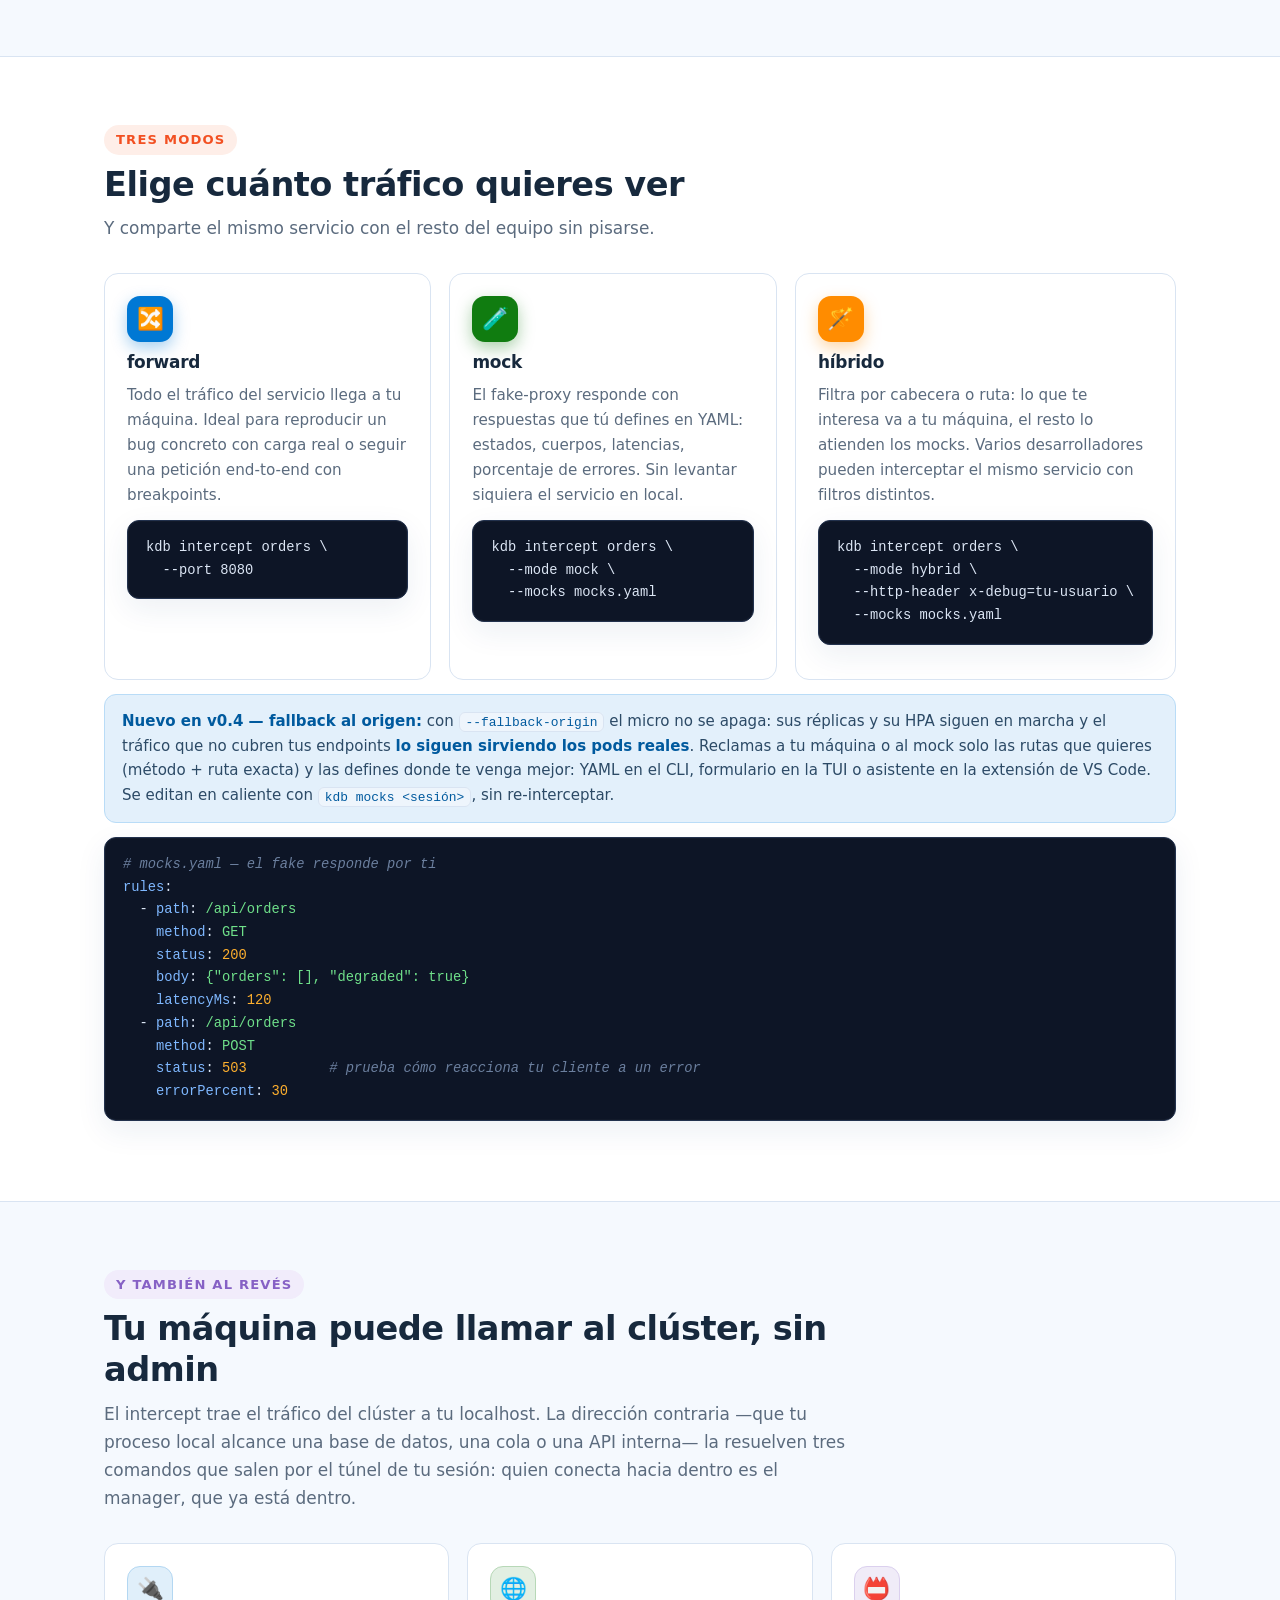
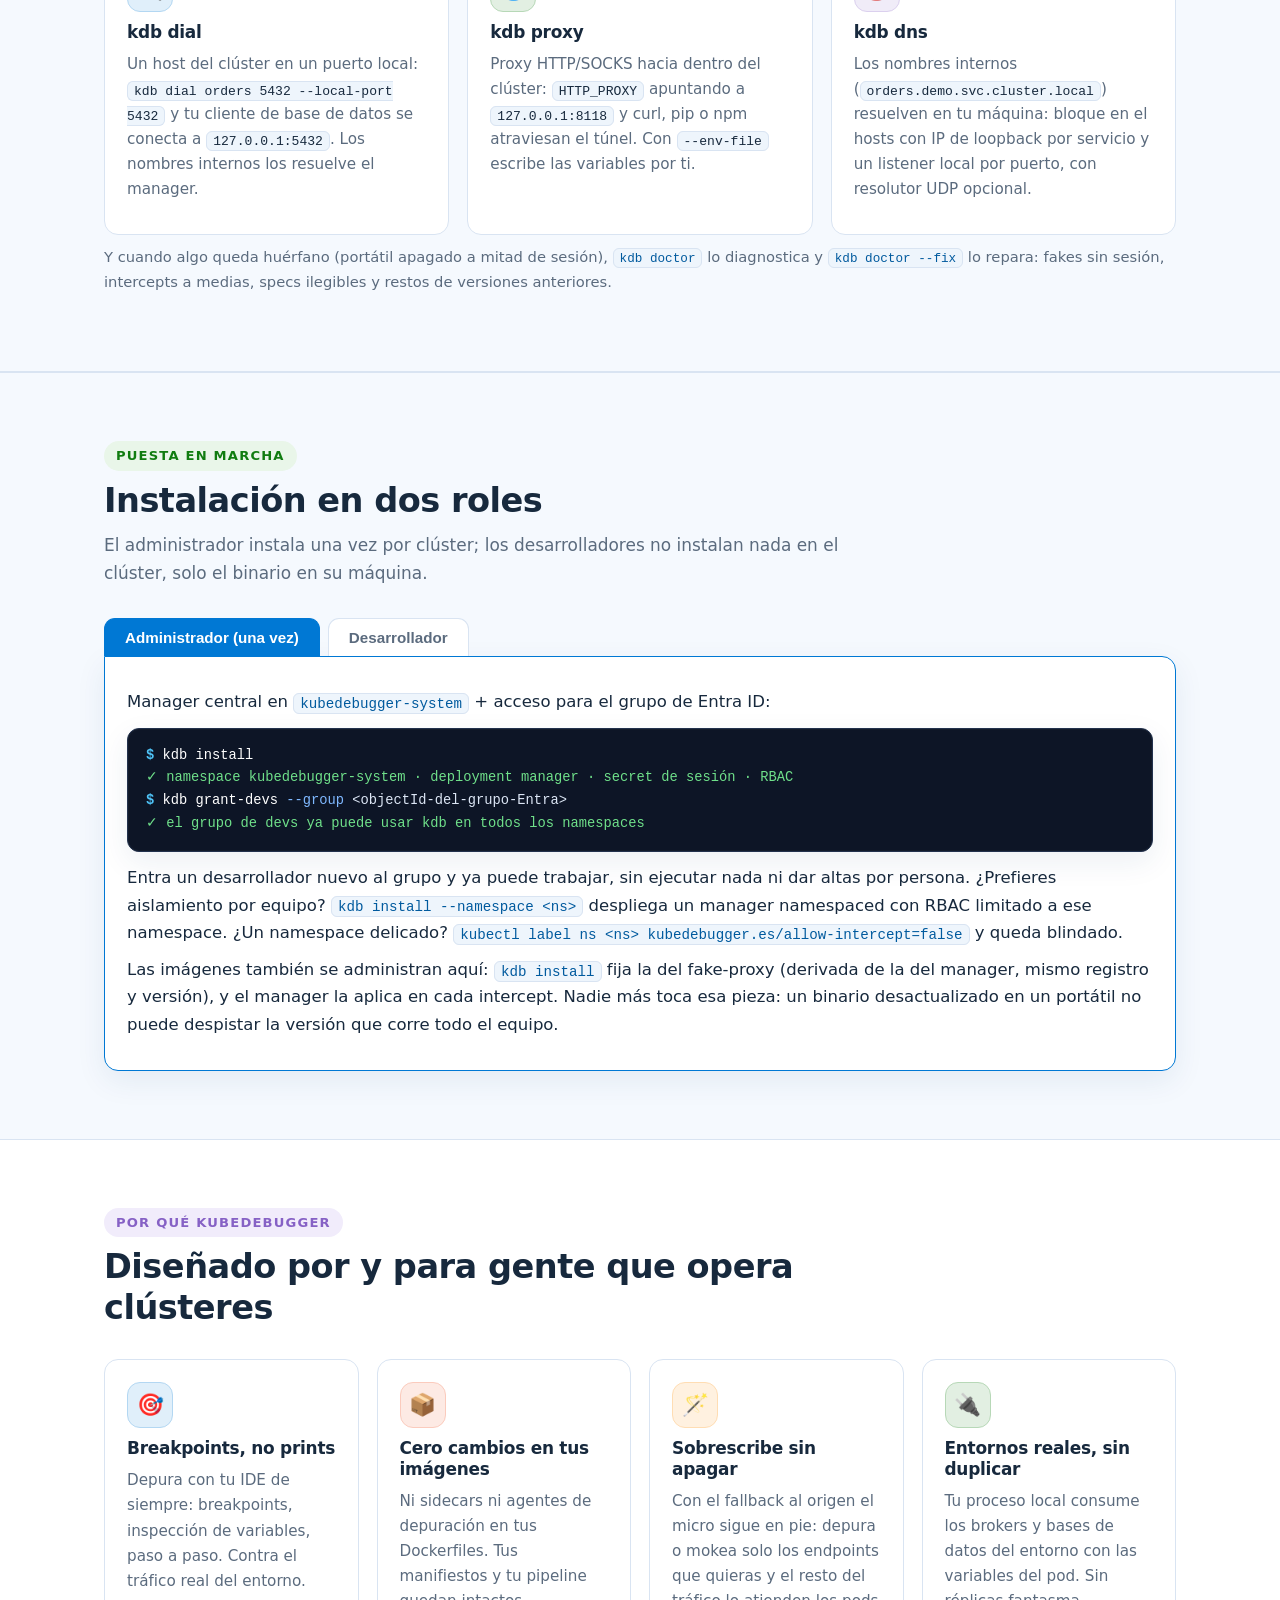
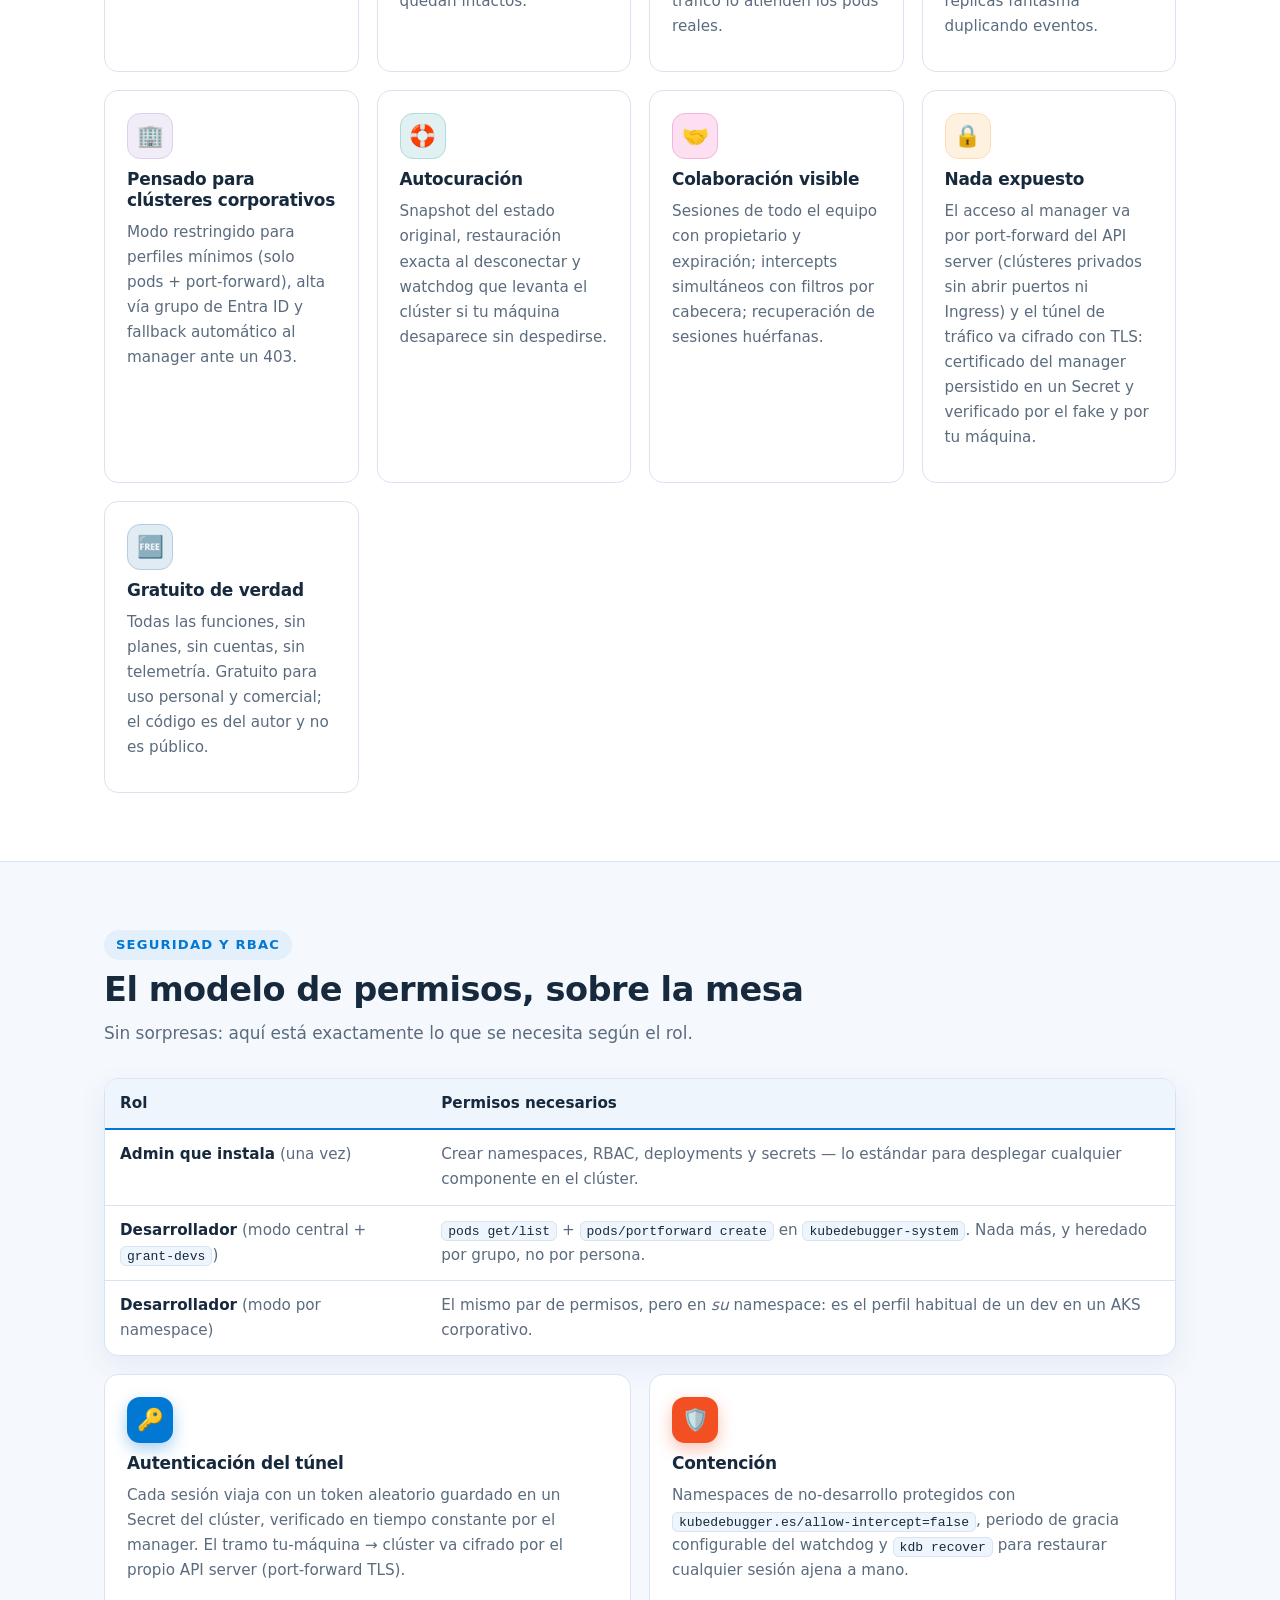
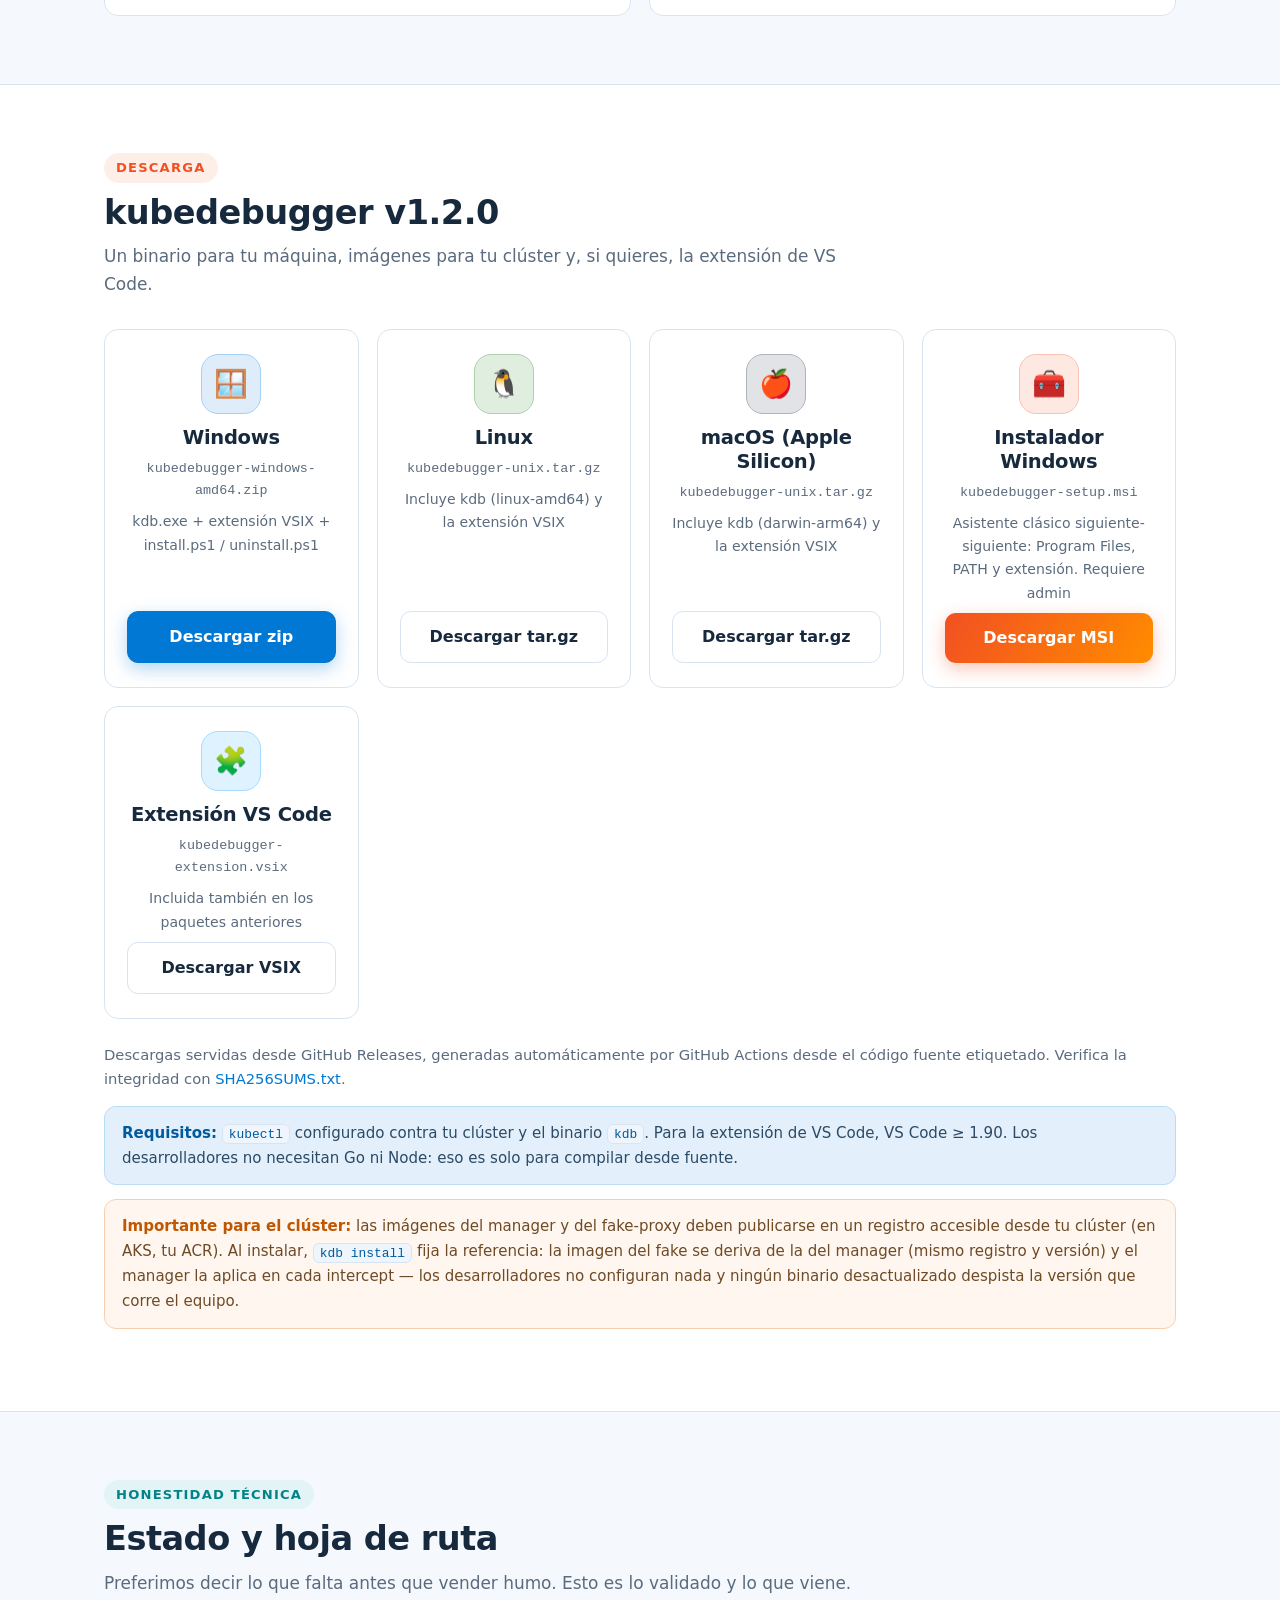
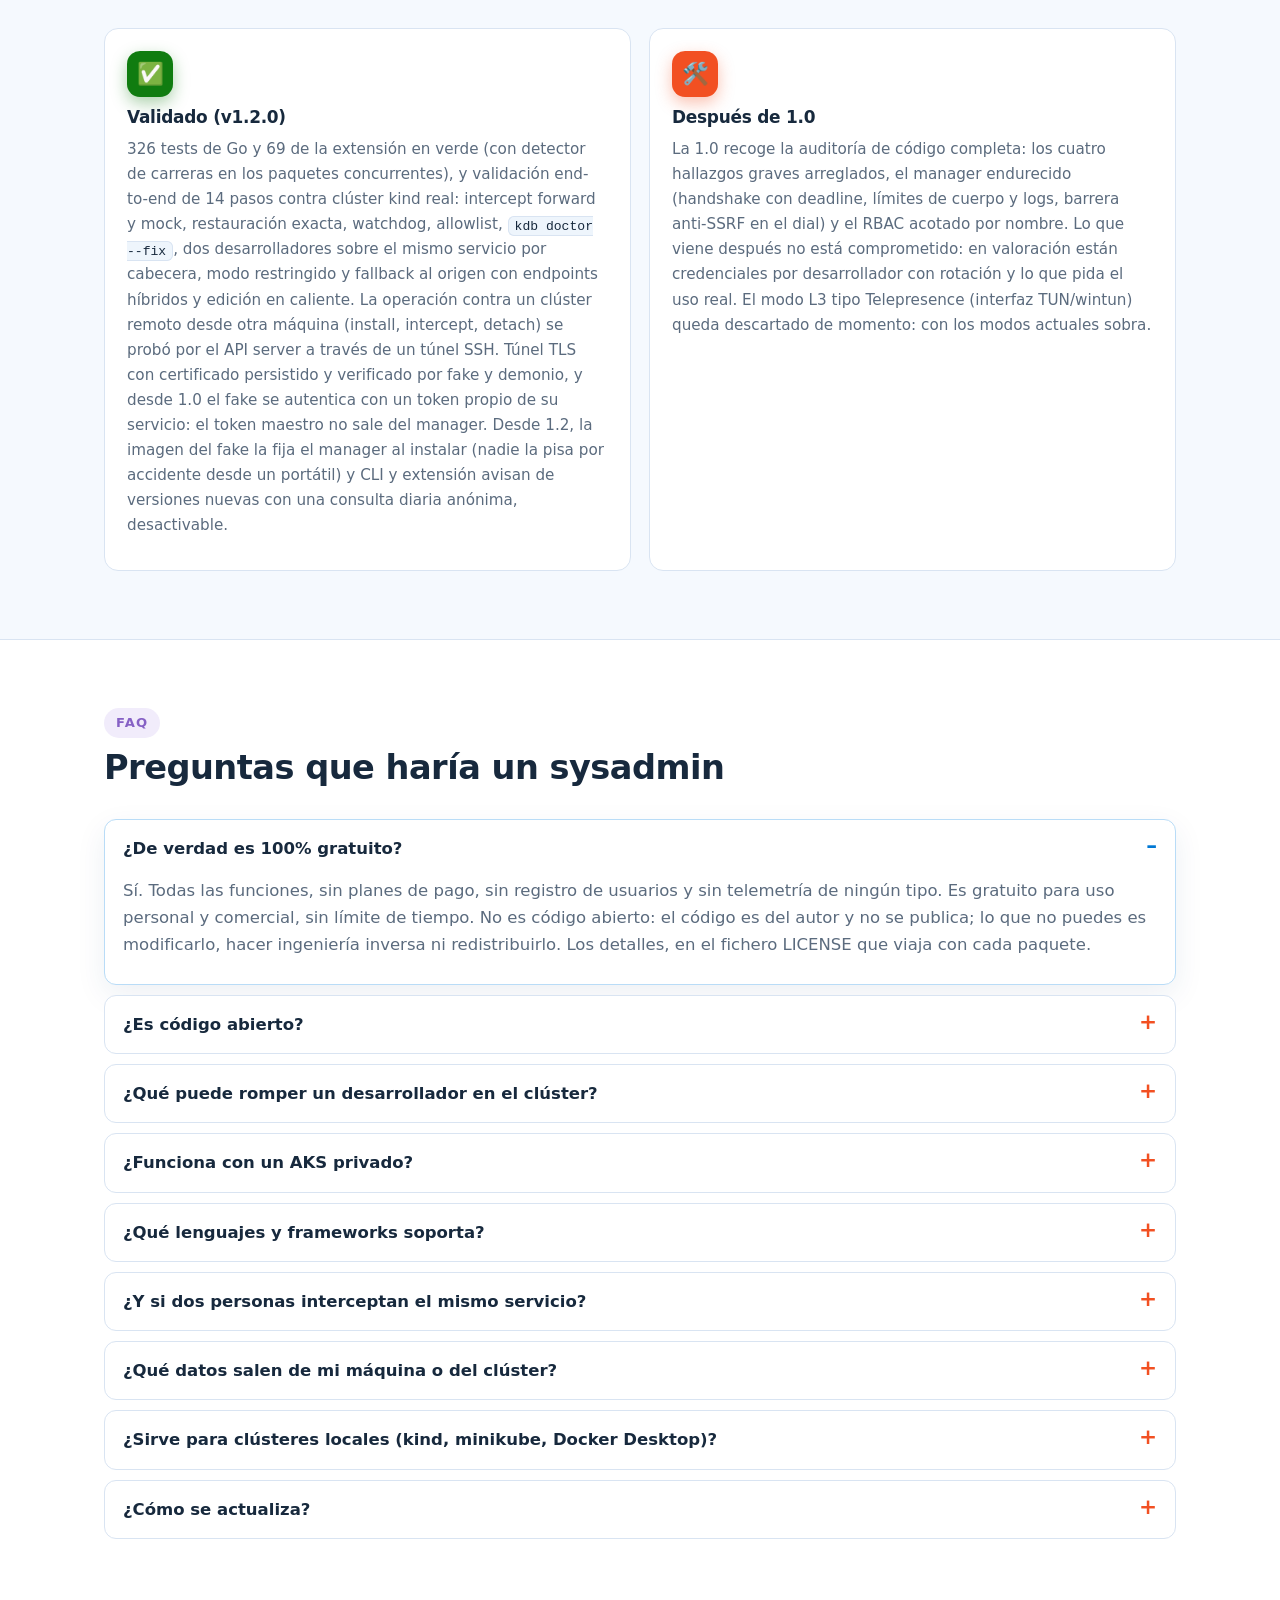
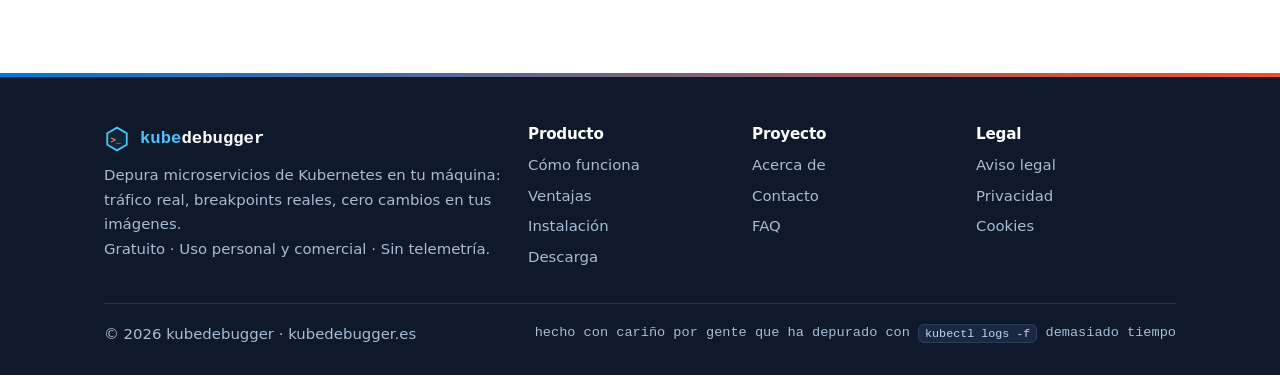
==== commit 96cf2a9e: "web a v1.2.0: aviso de versiones nuevas y honestidad sobre la única conexión externa La FAQ de datos" ====
--- a/index.html
+++ b/index.html
@@ -44,7 +44,7 @@
   <div class="container">
     <div class="hero-grid">
       <div>
-        <span class="kicker"><span class="dot"></span> v1.0.0 · 100% gratuito · uso personal y comercial</span>
+        <span class="kicker"><span class="dot"></span> v1.2.0 · 100% gratuito · uso personal y comercial</span>
         <h1>Depura tus microservicios de <em>Kubernetes</em> en tu propia máquina</h1>
         <p class="lead">
           kubedebugger intercepta el <b>tráfico real</b> de un servicio del clúster, escala
@@ -493,7 +493,7 @@
   <div class="container">
     <div class="section-head">
       <span class="tag flame">Descarga</span>
-      <h2>kubedebugger v1.0.0</h2>
+      <h2>kubedebugger v1.2.0</h2>
       <p>Un binario para tu máquina, imágenes para tu clúster y, si quieres, la extensión de VS Code.</p>
     </div>
 
@@ -568,19 +568,20 @@
     <div class="grid c2">
       <div class="card" style="--c:#107c10">
         <div class="icon-chip">✅</div>
-        <h3>Validado (v1.0.0)</h3>
+        <h3>Validado (v1.2.0)</h3>
         <p>
-          307 tests de Go y 53 de la extensión en verde (con detector de carreras en los
+          326 tests de Go y 69 de la extensión en verde (con detector de carreras en los
           paquetes concurrentes), y validación end-to-end de 14 pasos contra clúster kind
           real: intercept forward y mock, restauración exacta, watchdog, allowlist,
           <code>kdb doctor --fix</code>, dos desarrolladores sobre el mismo servicio por
           cabecera, modo restringido y fallback al origen con endpoints híbridos y edición
-          en caliente. La base de 13 pasos se ejecutó en DOS plataformas (Windows y
-          Ubuntu); los pasos nuevos, en Ubuntu y en CI. La operación contra un clúster
-          remoto desde otra máquina (install, intercept, detach) se probó por el API
-          server a través de un túnel SSH. Túnel TLS con certificado persistido y
-          verificado por fake y demonio, y desde 1.0 el fake se autentica con un token
-          propio de su servicio: el token maestro no sale del manager.
+          en caliente. La operación contra un clúster remoto desde otra máquina (install,
+          intercept, detach) se probó por el API server a través de un túnel SSH. Túnel
+          TLS con certificado persistido y verificado por fake y demonio, y desde 1.0 el
+          fake se autentica con un token propio de su servicio: el token maestro no sale
+          del manager. Desde 1.2, la imagen del fake la fija el manager al instalar (nadie
+          la pisa por accidente desde un portátil) y CLI y extensión avisan de versiones
+          nuevas con una consulta diaria anónima, desactivable.
         </p>
       </div>
       <div class="card" style="--c:#f25022">
@@ -634,7 +635,8 @@
     </details>
     <details class="faq">
       <summary>¿Qué datos salen de mi máquina o del clúster?</summary>
-      <div class="a"><p>Ninguno hacia nosotros. El tráfico interceptado viaja del clúster a tu máquina por el túnel; no hay servidor intermedio de kubedebugger, no hay cuentas, y la herramienta no envía métricas ni telemetría. Las herramientas de terceros que ya usas (kubectl, tu clúster, tu registro de imágenes) siguen siendo cosa tuya.</p></div>
+      <div class="a"><p>Ninguno hacia nosotros. El tráfico interceptado viaja del clúster a tu máquina por el túnel; no hay servidor intermedio de kubedebugger, no hay cuentas, y la herramienta no envía métricas ni telemetría. Las herramientas de terceros que ya usas (kubectl, tu clúster, tu registro de imágenes) siguen siendo cosa tuya.</p>
+      <p>Lo único que toca internet fuera de tu clúster es la comprobación de versión nueva: como mucho una vez al día, el CLI y la extensión descargan un pequeño fichero público (<code>latest.json</code>) para avisarte si hay una versión más reciente. Es una descarga anónima: no envía tu versión, tu sistema, tu clúster ni ningún otro dato. Puedes desactivarla con <code>KUBEDEBUGGER_NO_VERSION_CHECK=1</code>.</p></div>
     </details>
     <details class="faq">
       <summary>¿Sirve para clústeres locales (kind, minikube, Docker Desktop)?</summary>
